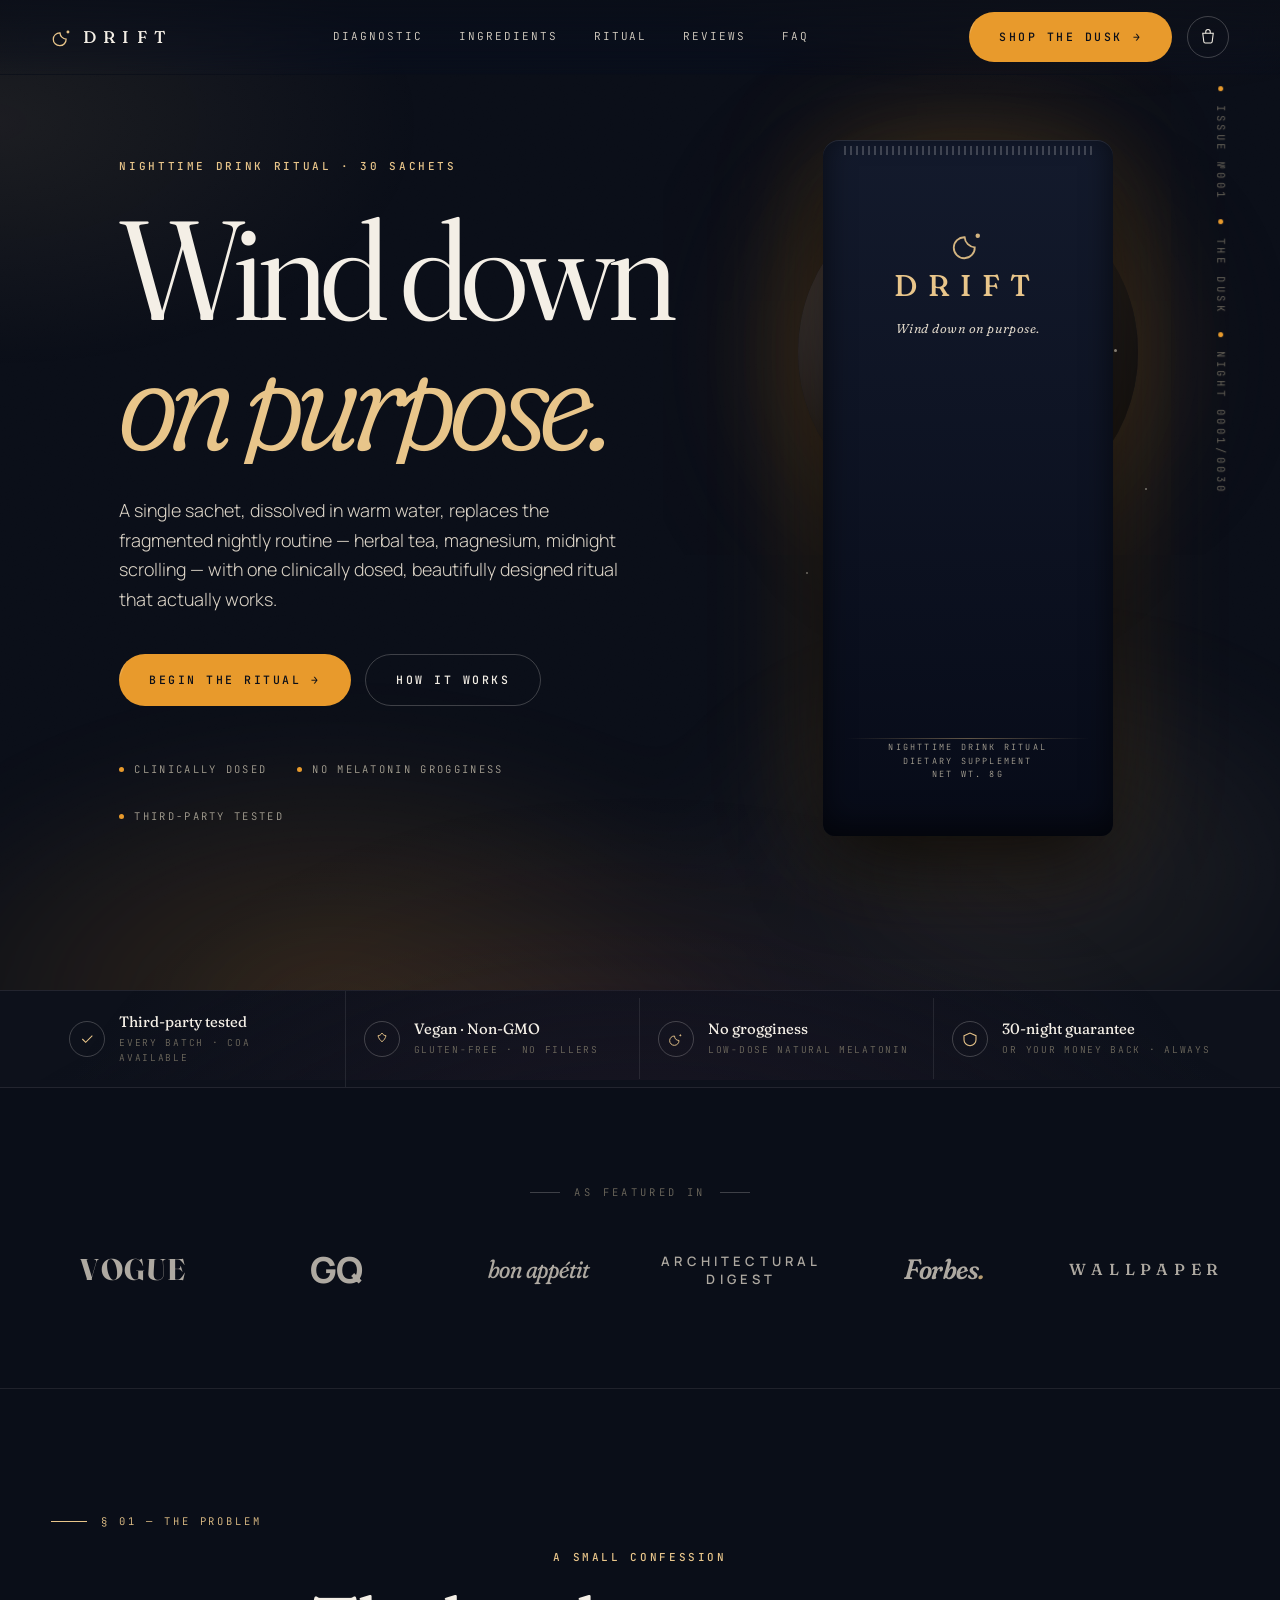
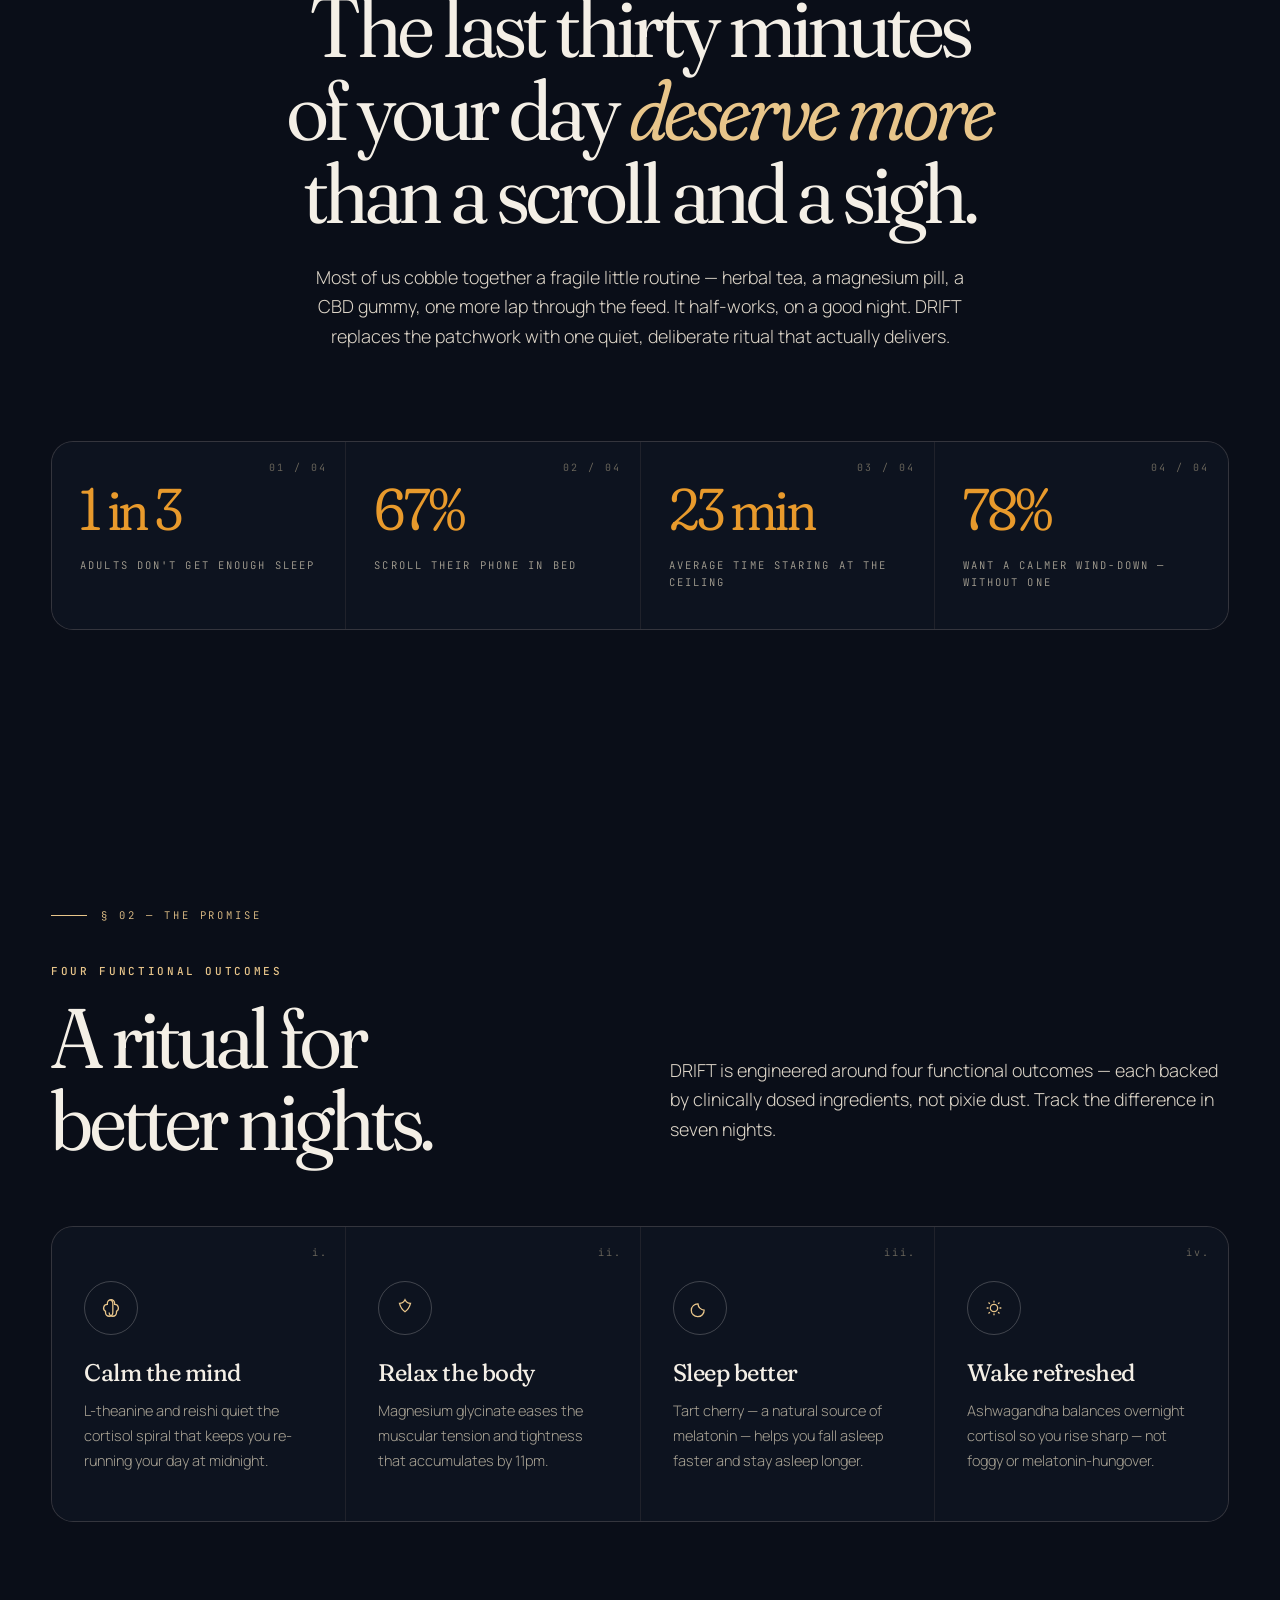
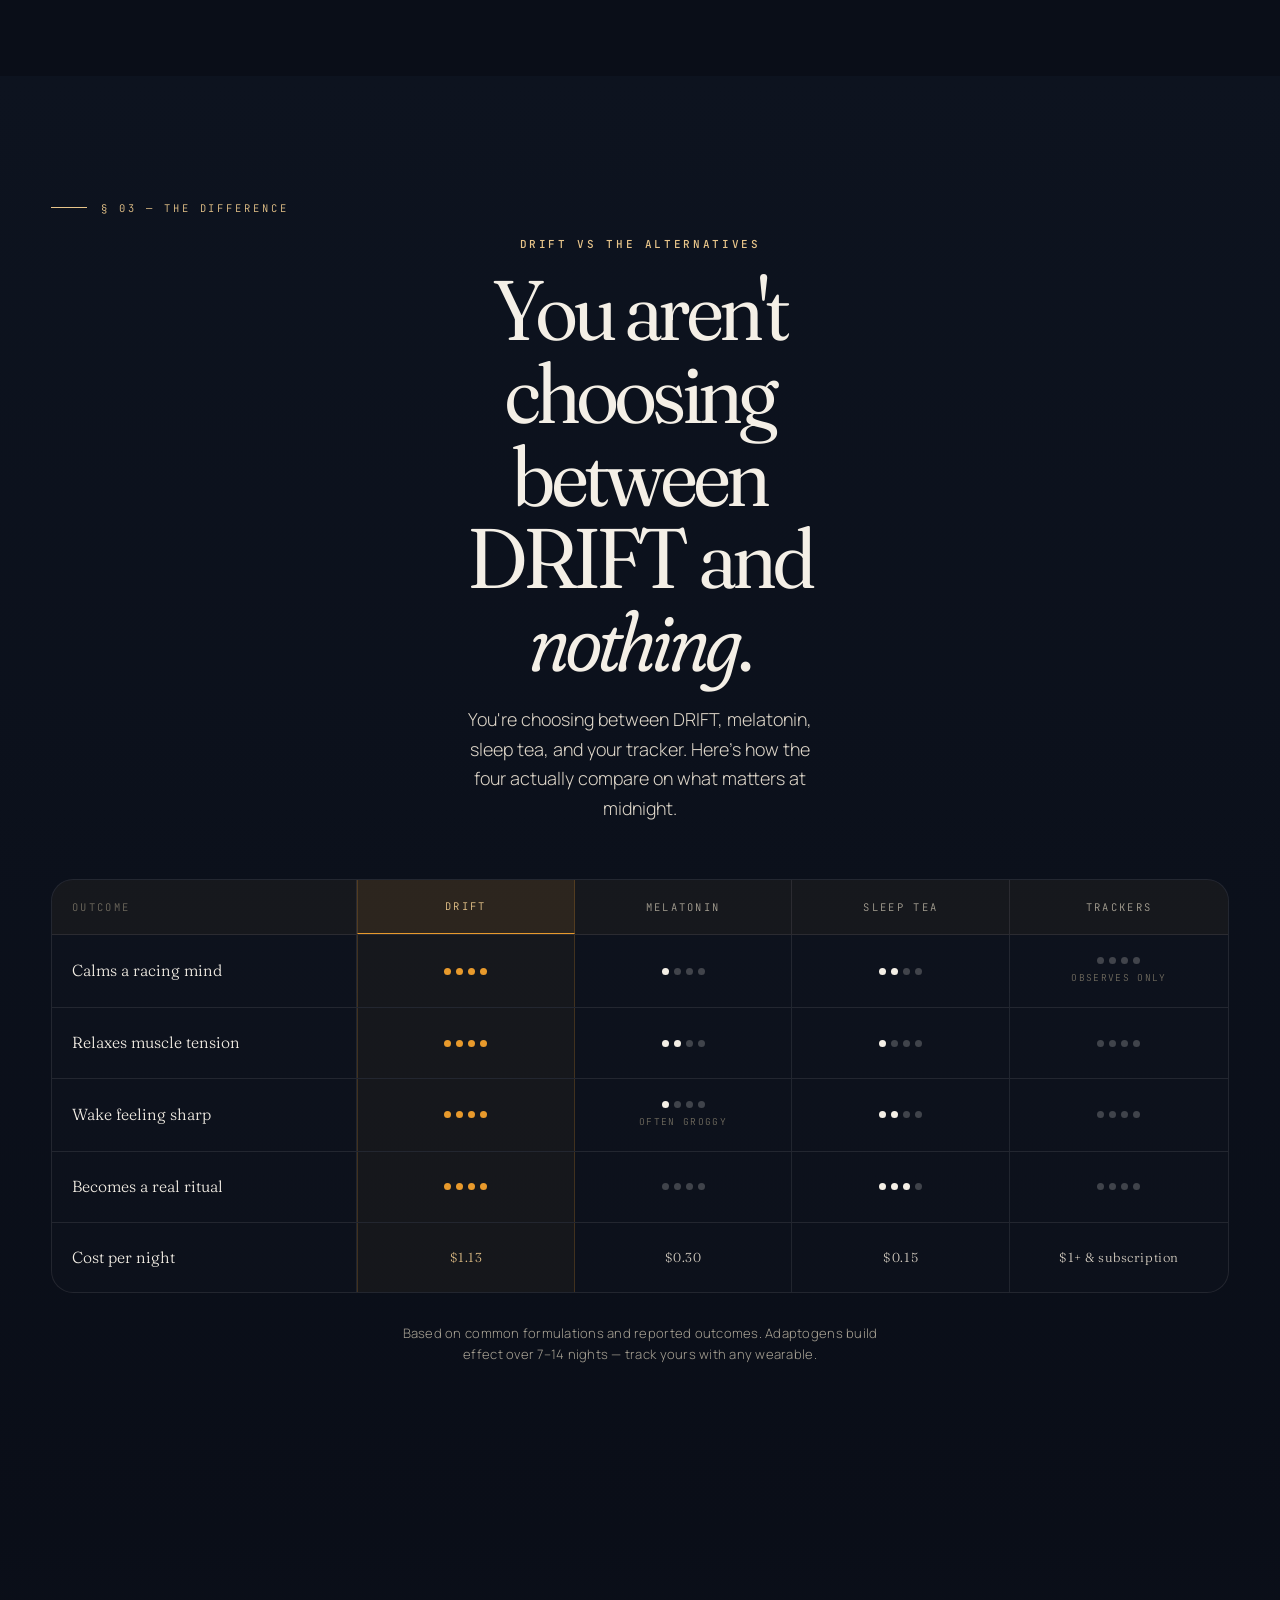
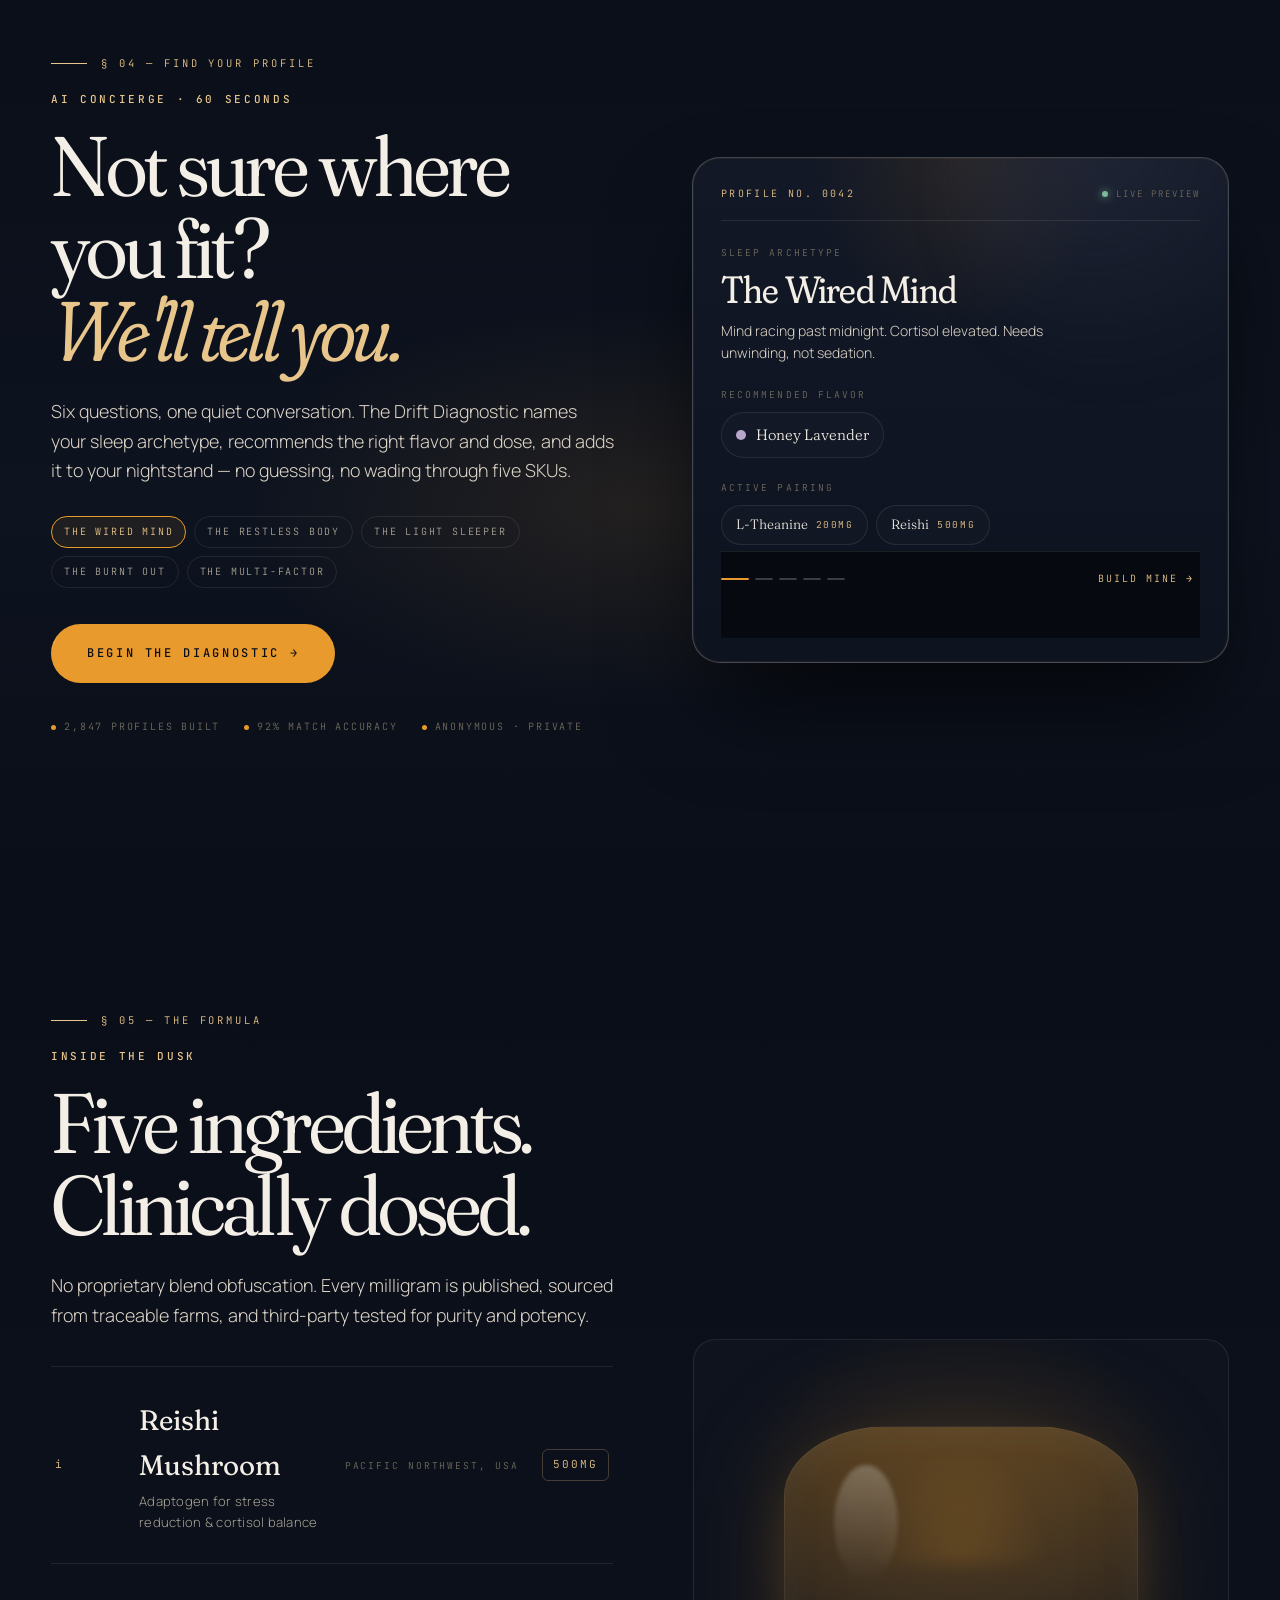
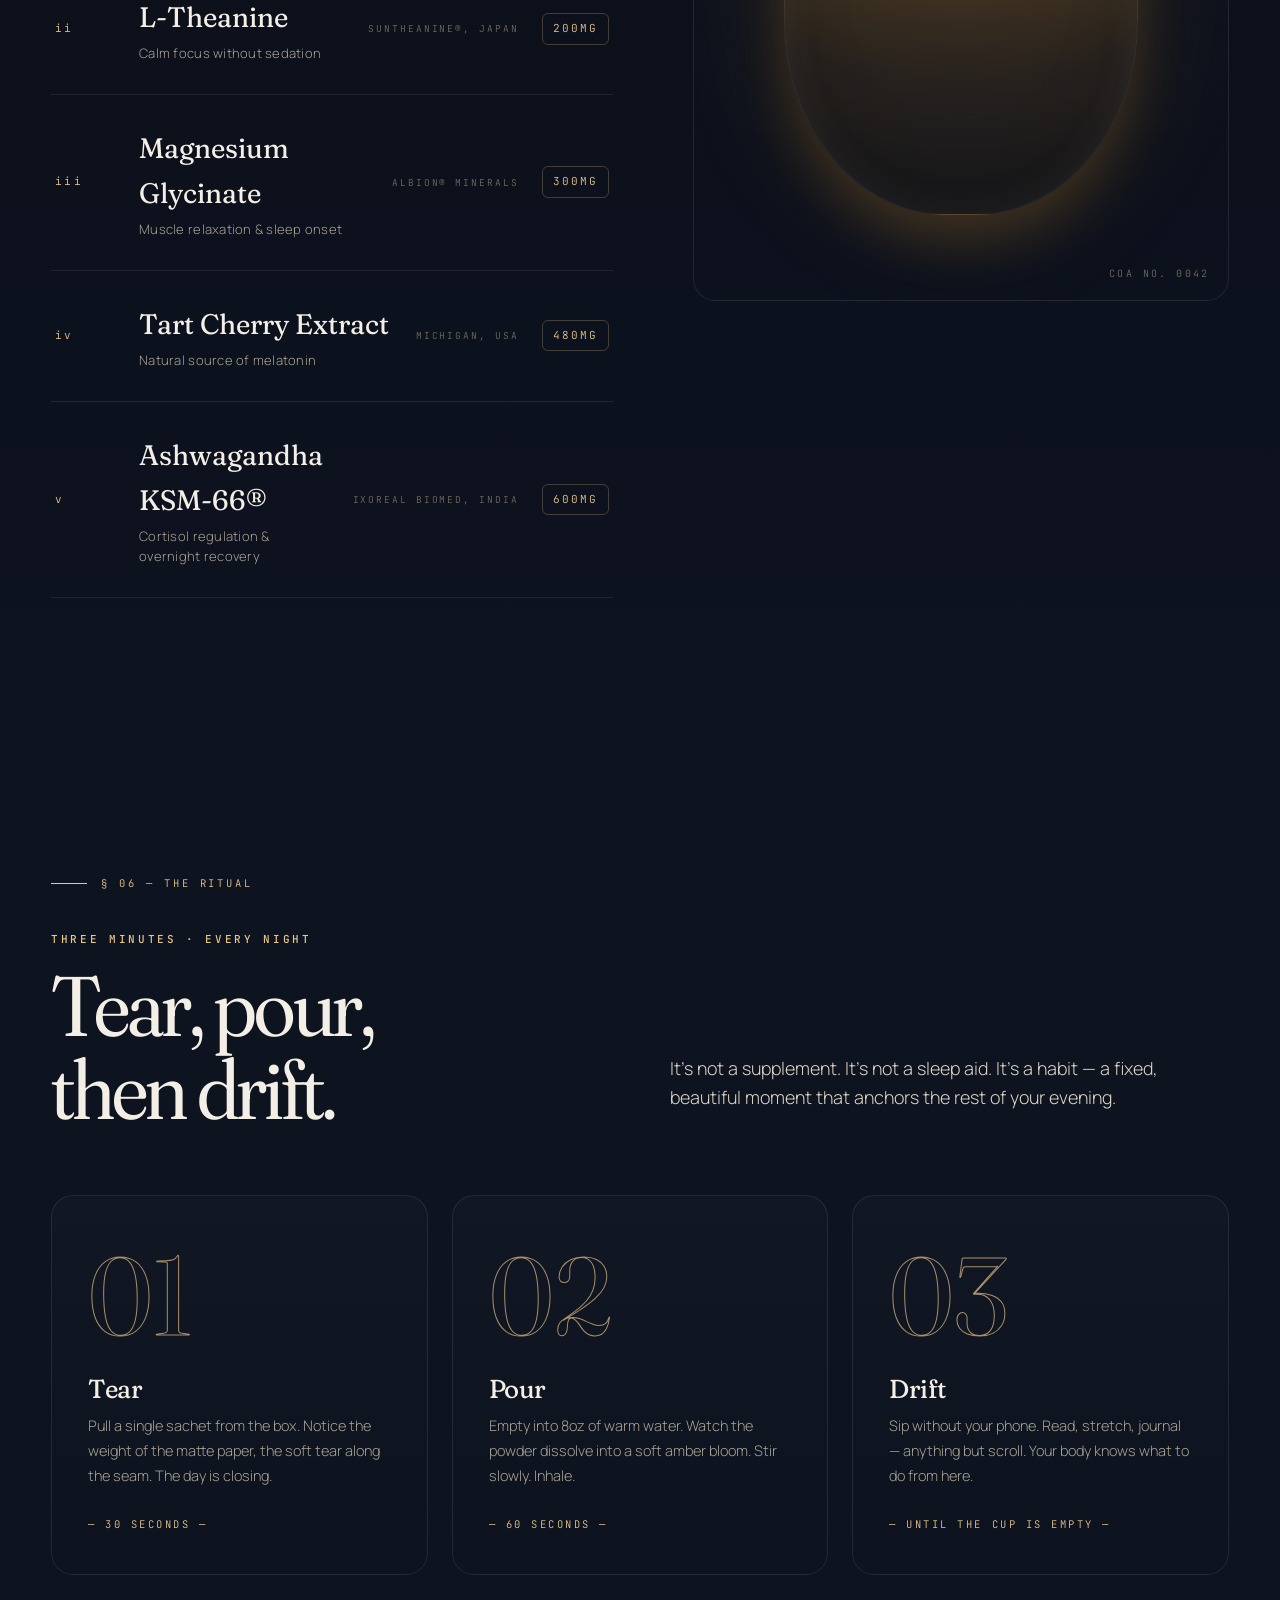
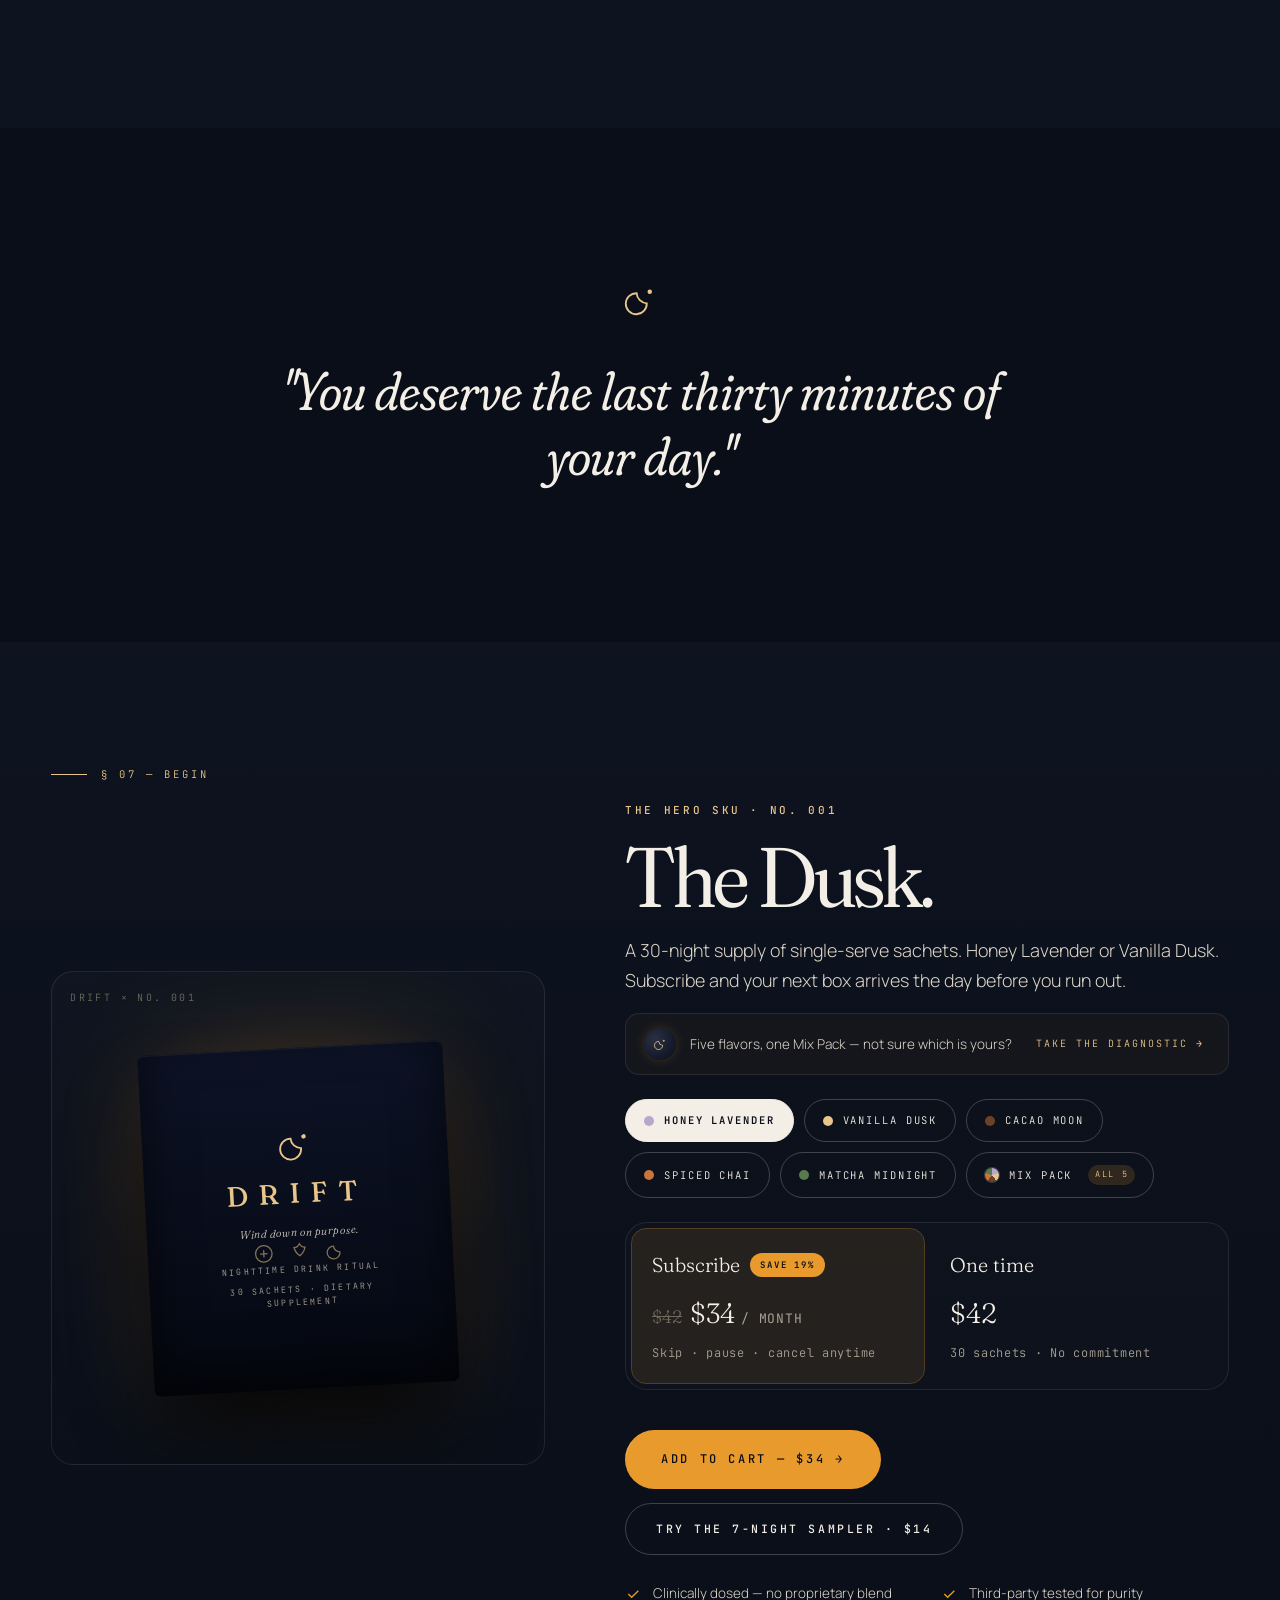
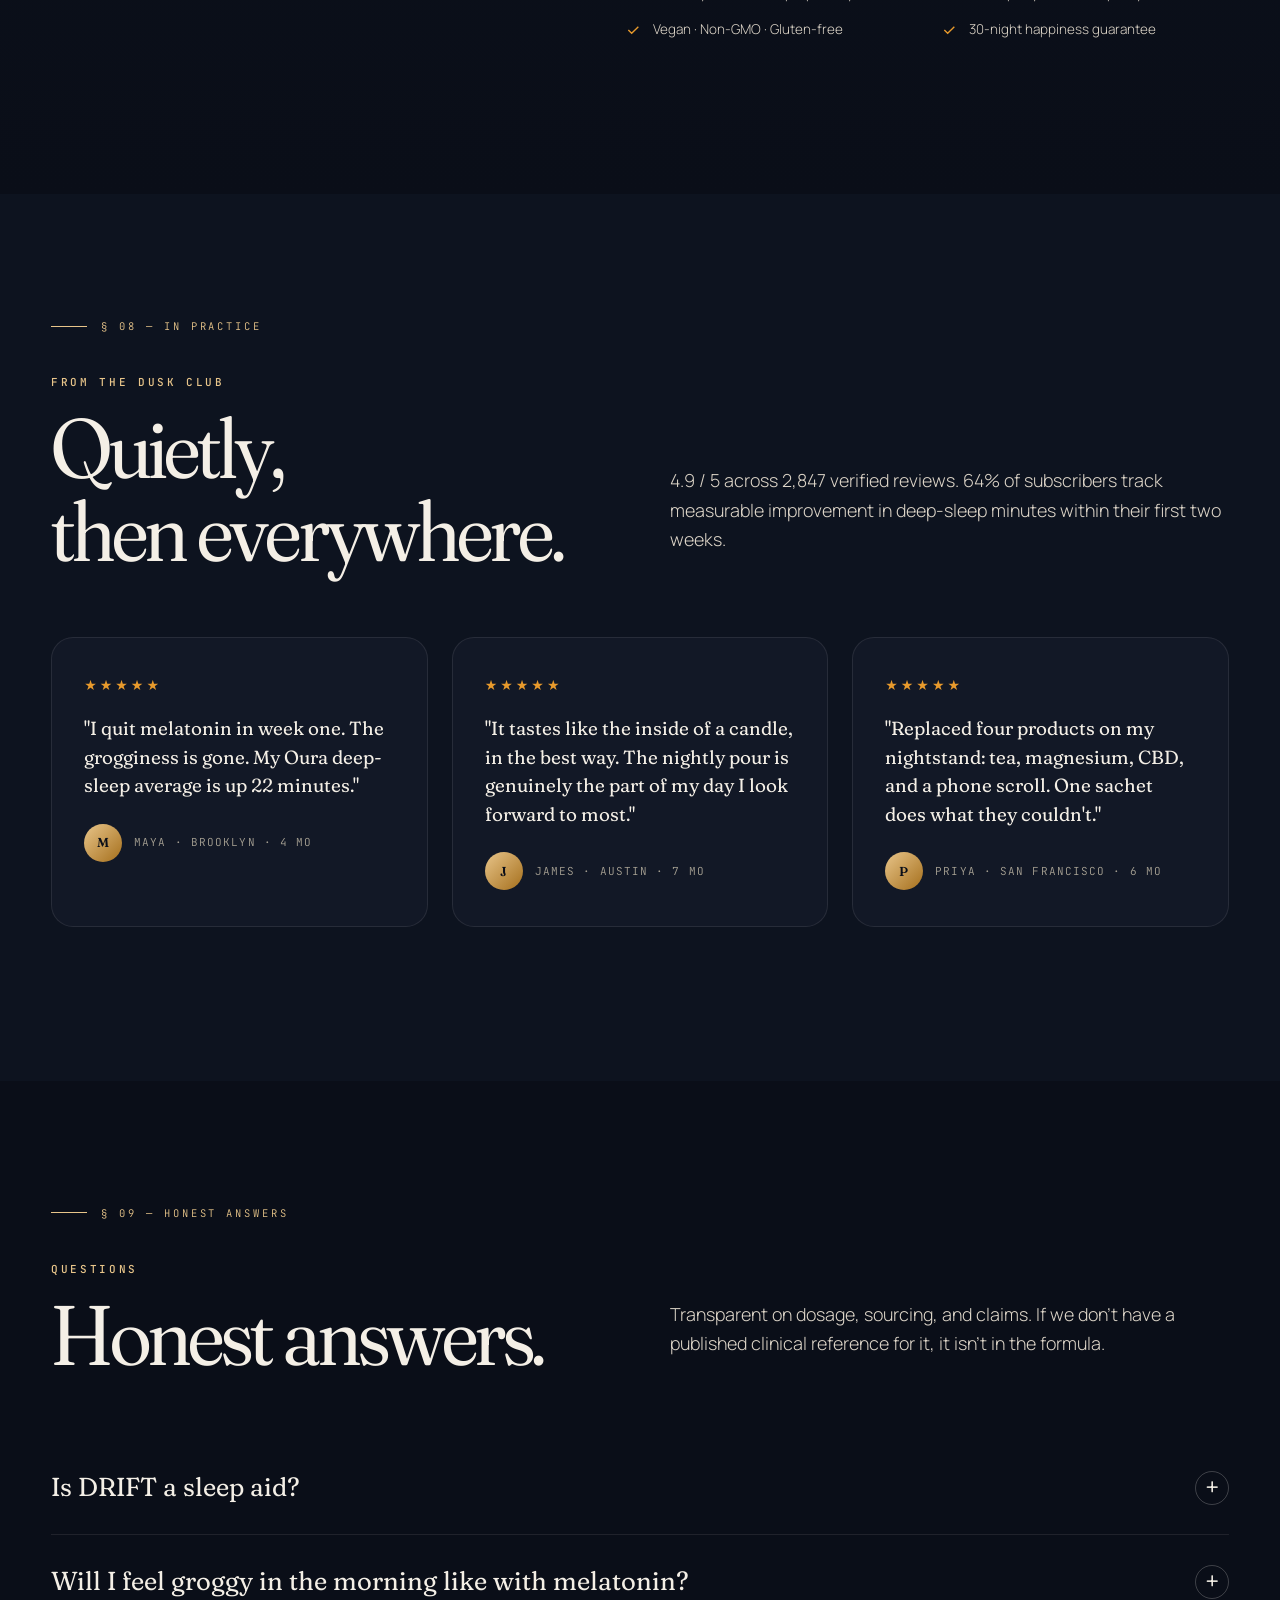
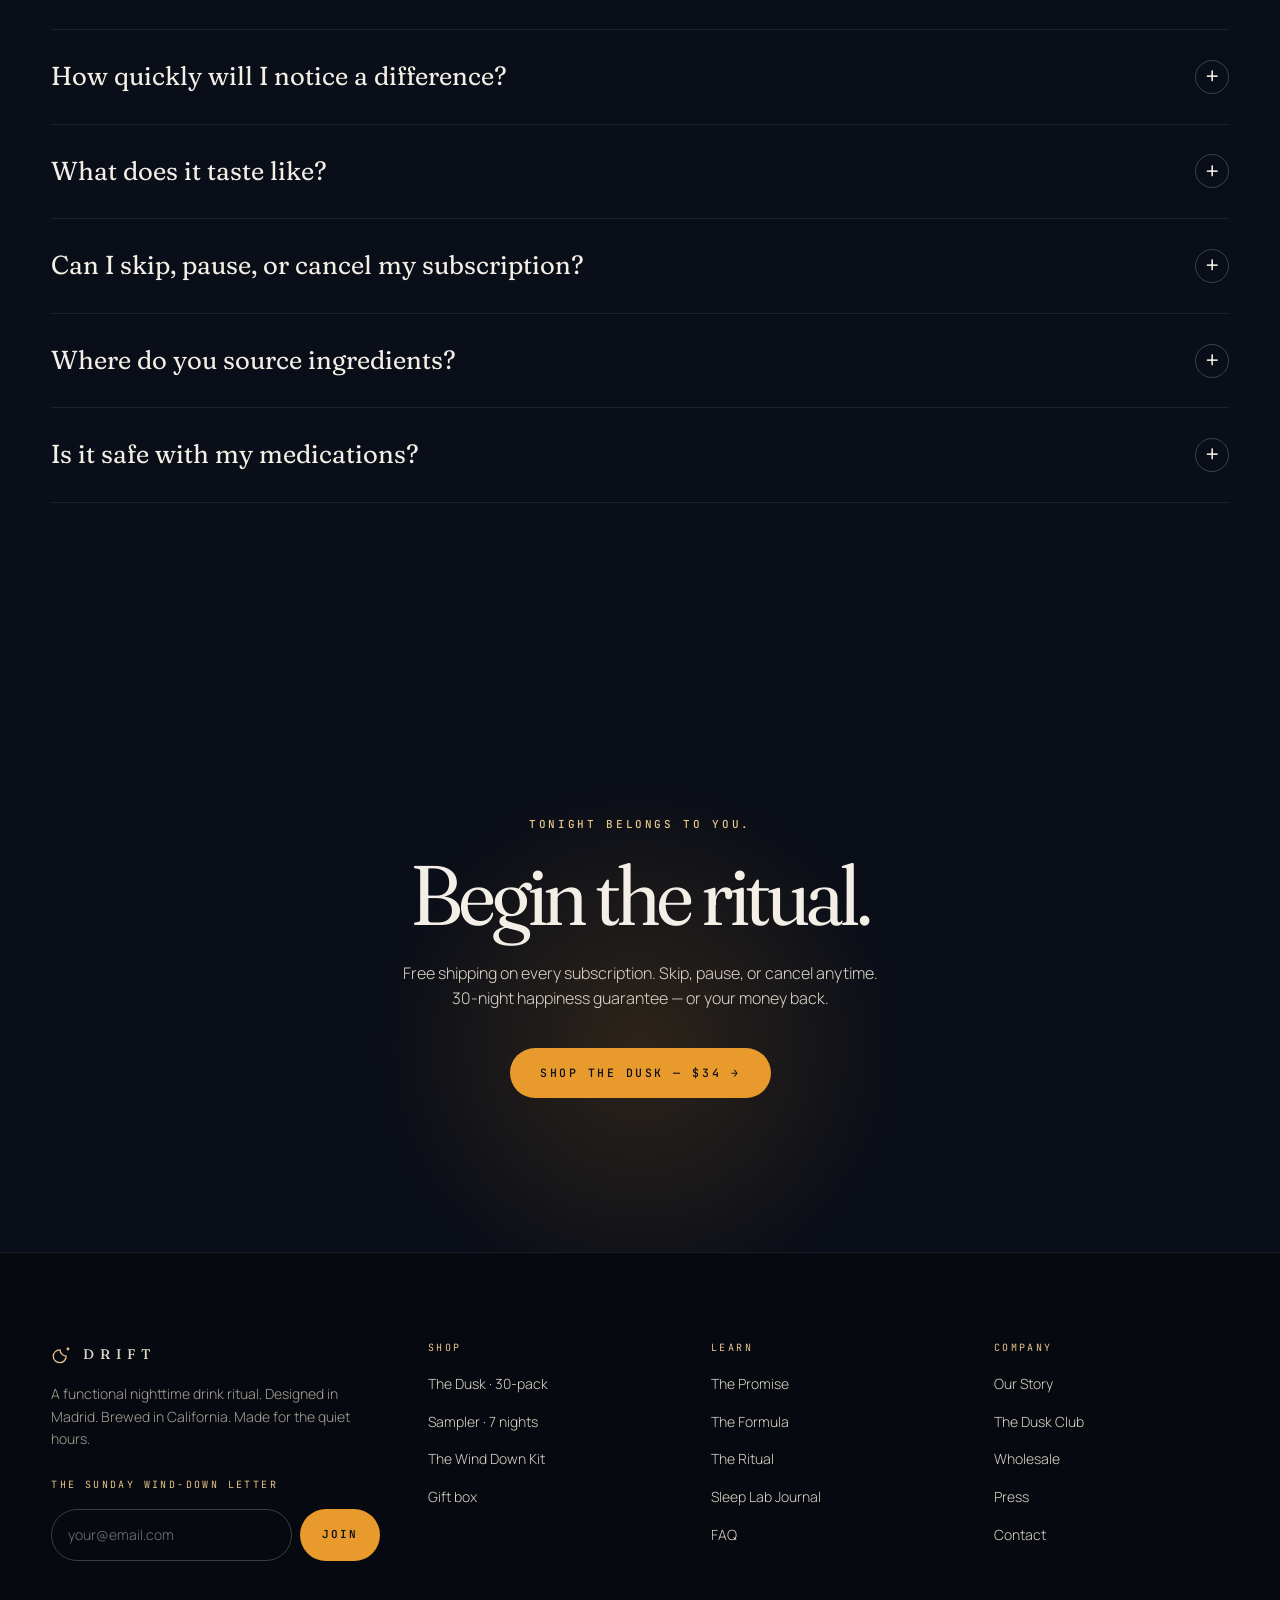
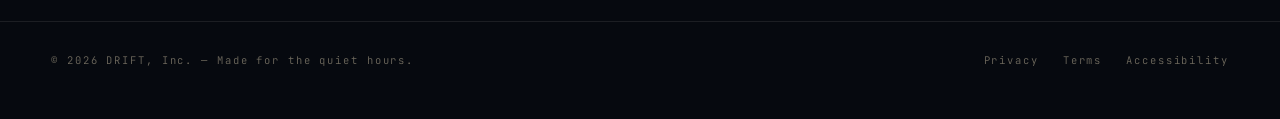
==== index.html @ e5ccd51a "GTM polish: bulletproof cursor + trust strip + press wall + comparison + sticky cart Cursor (rewrite" ====
<!doctype html>
<html lang="en">
<head>
<meta charset="utf-8" />
<meta name="viewport" content="width=device-width, initial-scale=1, viewport-fit=cover" />
<title>DRIFT — Wind down on purpose. | Functional Nighttime Drink Ritual</title>
<meta name="description" content="A clinically dosed nighttime drink ritual. Five flavors, one sachet, no melatonin grogginess. Calm the mind, relax the body, sleep better, wake refreshed." />
<meta name="theme-color" content="#0A0E18" />

<!-- Open Graph -->
<meta property="og:type" content="website" />
<meta property="og:url" content="https://drift-night-ritual.vercel.app/" />
<meta property="og:title" content="DRIFT — Wind down on purpose." />
<meta property="og:description" content="A clinically dosed nighttime drink ritual. Five flavors, one sachet, no melatonin grogginess." />
<meta property="og:site_name" content="DRIFT" />

<!-- Twitter -->
<meta name="twitter:card" content="summary_large_image" />
<meta name="twitter:title" content="DRIFT — Wind down on purpose." />
<meta name="twitter:description" content="A clinically dosed nighttime drink ritual. Five flavors, one sachet, no grogginess." />

<!-- Favicon (inline SVG — moon mark) -->
<link rel="icon" type="image/svg+xml" href="data:image/svg+xml;utf8,<svg xmlns='http://www.w3.org/2000/svg' viewBox='0 0 32 32'><rect width='32' height='32' rx='7' fill='%230A0E18'/><path d='M22 19.2A8.6 8.6 0 0 1 13.7 11a8.6 8.6 0 1 0 8.3 8.3Z' fill='none' stroke='%23E89A2C' stroke-width='1.7'/><circle cx='24.5' cy='9.5' r='1.1' fill='%23E89A2C'/></svg>" />
<link rel="apple-touch-icon" href="data:image/svg+xml;utf8,<svg xmlns='http://www.w3.org/2000/svg' viewBox='0 0 32 32'><rect width='32' height='32' rx='7' fill='%230A0E18'/><path d='M22 19.2A8.6 8.6 0 0 1 13.7 11a8.6 8.6 0 1 0 8.3 8.3Z' fill='none' stroke='%23E89A2C' stroke-width='1.7'/><circle cx='24.5' cy='9.5' r='1.1' fill='%23E89A2C'/></svg>" />

<link rel="preconnect" href="https://fonts.googleapis.com">
<link rel="preconnect" href="https://fonts.gstatic.com" crossorigin>
<link href="https://fonts.googleapis.com/css2?family=Fraunces:ital,opsz,wght,SOFT@0,9..144,300..700,0..100;1,9..144,300..700,0..100&family=Manrope:wght@200;300;400;500;600;700;800&family=JetBrains+Mono:wght@400;500;600&display=swap" rel="stylesheet">
<link rel="stylesheet" href="assets/styles.css?v=20260429b">
</head>
<body>

<a href="#main" class="skip-link">Skip to content</a>
<div class="cursor cursor-dot" id="cursor-dot" aria-hidden="true"></div>
<div class="cursor cursor-ring" id="cursor-ring" aria-hidden="true"></div>
<div class="scroll-progress" aria-hidden="true"></div>

<!-- ============== NAV ============== -->
<header class="nav" id="nav">
  <div class="wrap nav-inner">
    <a href="#" class="brand" aria-label="DRIFT — Nighttime Ritual">
      <svg class="logo" viewBox="0 0 24 24" fill="none" stroke="currentColor" stroke-width="1.4" aria-hidden="true">
        <path d="M16.5 14.2A7 7 0 0 1 9.8 7.5a7 7 0 1 0 6.7 6.7Z"/>
        <circle cx="18.5" cy="6.5" r="0.9" fill="currentColor"/>
      </svg>
      DRIFT
    </a>
    <nav class="nav-links" aria-label="Primary">
      <a href="#diagnostic">Diagnostic</a>
      <a href="#ingredients">Ingredients</a>
      <a href="#ritual">Ritual</a>
      <a href="#reviews">Reviews</a>
      <a href="#faq">FAQ</a>
    </nav>
    <div class="nav-cta">
      <a class="btn btn-primary" href="#buy">Shop The Dusk <span class="arr">→</span></a>
      <button class="icon-btn" id="cart-btn" aria-label="Open cart">
        <svg width="18" height="18" viewBox="0 0 24 24" fill="none" stroke="currentColor" stroke-width="1.4" aria-hidden="true">
          <path d="M5 7h14l-1.4 11.2a2 2 0 0 1-2 1.8H8.4a2 2 0 0 1-2-1.8L5 7Z"/>
          <path d="M9 7V5a3 3 0 0 1 6 0v2"/>
        </svg>
        <span class="cart-badge" id="cart-badge">0</span>
      </button>
      <button class="menu-btn" aria-label="Open menu" id="openMenu"><span></span></button>
    </div>
  </div>
</header>

<div class="drawer" id="drawer" aria-hidden="true">
  <div class="drawer-top">
    <a href="#" class="brand">
      <svg class="logo" viewBox="0 0 24 24" fill="none" stroke="currentColor" stroke-width="1.4"><path d="M16.5 14.2A7 7 0 0 1 9.8 7.5a7 7 0 1 0 6.7 6.7Z"/><circle cx="18.5" cy="6.5" r="0.9" fill="currentColor"/></svg>
      DRIFT
    </a>
    <button class="close-btn" id="closeMenu" aria-label="Close menu">✕</button>
  </div>
  <nav class="drawer-links">
    <a href="#diagnostic">Diagnostic</a>
    <a href="#ingredients">Ingredients</a>
    <a href="#ritual">Ritual</a>
    <a href="#reviews">Reviews</a>
    <a href="#faq">FAQ</a>
    <a href="#buy" style="color:var(--amber-soft)">Shop The Dusk →</a>
  </nav>
</div>

<!-- ============== HERO ============== -->
<section class="hero" id="hero">
  <div class="aurora" aria-hidden="true"></div>
  <div class="hero-caption" aria-hidden="true">
    <span><i class="pip"></i>ISSUE №001</span>
    <span><i class="pip"></i>THE DUSK</span>
    <span><i class="pip"></i>NIGHT 0001/0030</span>
  </div>

  <div class="wrap hero-grid">
    <div class="reveal-stagger">
      <span class="eyebrow">Nighttime Drink Ritual · 30 Sachets</span>
      <h1 style="margin-top:28px">
        <span class="split-line"><span class="word em">Wind</span> <span class="word em">down</span></span>
        <span class="split-line"><span class="word it">on</span> <span class="word it">purpose.</span></span>
      </h1>
      <p class="lede hero-subline">
        A single sachet, dissolved in warm water, replaces the fragmented
        nightly routine — herbal tea, magnesium, midnight scrolling — with one
        clinically dosed, beautifully designed ritual that actually works.
      </p>
      <div class="hero-actions">
        <button class="btn btn-primary magnetic" data-add="dusk-sub">Begin the ritual <span class="arr">→</span></button>
        <a href="#ingredients" class="btn btn-ghost">How it works</a>
      </div>
      <div class="hero-meta">
        <span><i class="dot"></i>Clinically dosed</span>
        <span><i class="dot"></i>No melatonin grogginess</span>
        <span><i class="dot"></i>Third-party tested</span>
      </div>
    </div>

    <div class="hero-art" aria-hidden="true" data-parallax="0.3">
      <div class="moon" data-parallax="0.2"></div>
      <div class="stars">
        <span class="star" style="top:10%; left:18%"></span>
        <span class="star s2" style="top:30%; left:88%"></span>
        <span class="star" style="top:62%; left:8%"></span>
        <span class="star" style="top:80%; left:74%; animation-delay:1s"></span>
        <span class="star s2" style="top:18%; left:62%; animation-delay:1.5s"></span>
        <span class="star" style="top:50%; left:96%; animation-delay:.5s"></span>
      </div>
      <div class="sachet" data-parallax="0.15">
        <div style="display:flex; flex-direction:column; align-items:center; margin-top:8%">
          <svg class="sachet-moon" viewBox="0 0 24 24" fill="none" stroke="#E8C58A" stroke-width="1.2" aria-hidden="true">
            <path d="M16.5 14.2A7 7 0 0 1 9.8 7.5a7 7 0 1 0 6.7 6.7Z"/>
            <circle cx="18.5" cy="6.5" r="0.9" fill="#E8C58A"/>
          </svg>
          <div class="sachet-logo">DRIFT</div>
          <div class="sachet-tag">Wind down on purpose.</div>
        </div>
        <div class="sachet-meta">
          Nighttime Drink Ritual<br/>
          Dietary Supplement<br/>
          Net Wt. 8g
        </div>
      </div>
    </div>
  </div>
</section>

<main id="main">

<!-- ============== TRUST STRIP ============== -->
<div class="trust-strip" aria-label="Product credentials">
  <div class="wrap trust-strip-inner">
    <div class="trust-cell">
      <span class="ico" aria-hidden="true">
        <svg width="16" height="16" viewBox="0 0 24 24" fill="none" stroke="currentColor" stroke-width="1.6"><path d="M5 12l5 5L20 7"/></svg>
      </span>
      <div class="copy"><div class="t">Third-party tested</div><div class="s">Every batch · COA available</div></div>
    </div>
    <div class="trust-cell">
      <span class="ico" aria-hidden="true">
        <svg width="16" height="16" viewBox="0 0 24 24" fill="none" stroke="currentColor" stroke-width="1.4"><path d="M12 3c1.5 3 4 4 6 4-1 4-3 7-6 9-3-2-5-5-6-9 2 0 4.5-1 6-4Z"/></svg>
      </span>
      <div class="copy"><div class="t">Vegan · Non-GMO</div><div class="s">Gluten-free · No fillers</div></div>
    </div>
    <div class="trust-cell">
      <span class="ico" aria-hidden="true">
        <svg width="16" height="16" viewBox="0 0 24 24" fill="none" stroke="currentColor" stroke-width="1.4"><path d="M16.5 14.2A7 7 0 0 1 9.8 7.5a7 7 0 1 0 6.7 6.7Z"/><circle cx="18.5" cy="6.5" r="0.8" fill="currentColor"/></svg>
      </span>
      <div class="copy"><div class="t">No grogginess</div><div class="s">Low-dose natural melatonin</div></div>
    </div>
    <div class="trust-cell">
      <span class="ico" aria-hidden="true">
        <svg width="16" height="16" viewBox="0 0 24 24" fill="none" stroke="currentColor" stroke-width="1.6"><path d="M3 7l9-4 9 4v6c0 5-4 8-9 9-5-1-9-4-9-9V7Z"/></svg>
      </span>
      <div class="copy"><div class="t">30-night guarantee</div><div class="s">Or your money back · Always</div></div>
    </div>
  </div>
</div>

<!-- ============== PRESS WALL ============== -->
<section class="press-wall" aria-label="As featured in">
  <div class="wrap">
    <span class="lbl">As featured in</span>
    <div class="press-grid">
      <span class="press-mark pm-vogue">Vogue</span>
      <span class="press-mark pm-gq">GQ</span>
      <span class="press-mark pm-ba">bon appétit</span>
      <span class="press-mark pm-ad"><span>Architectural</span><span>Digest</span></span>
      <span class="press-mark pm-forbes">Forbes</span>
      <span class="press-mark pm-wall">Wallpaper</span>
    </div>
  </div>
</section>

<!-- ============== PROMISE ============== -->
<section class="promise" id="problem">
  <div class="section-num">§ 01 — The Problem</div>
  <div class="wrap reveal">
    <span class="eyebrow">A small confession</span>
    <h2 style="margin-top:18px">
      The last thirty minutes of your day <em>deserve more</em> than a scroll and a sigh.
    </h2>
    <p class="lede">
      Most of us cobble together a fragile little routine — herbal tea, a magnesium pill,
      a CBD gummy, one more lap through the feed. It half-works, on a good night.
      DRIFT replaces the patchwork with one quiet, deliberate ritual that actually delivers.
    </p>

    <div class="stat-row reveal-stagger">
      <div class="stat" data-num="01 / 04">
        <div class="num"><em>1 in 3</em></div>
        <div class="lbl">Adults don't get enough sleep</div>
      </div>
      <div class="stat" data-num="02 / 04">
        <div class="num"><em>67%</em></div>
        <div class="lbl">Scroll their phone in bed</div>
      </div>
      <div class="stat" data-num="03 / 04">
        <div class="num"><em>23 min</em></div>
        <div class="lbl">Average time staring at the ceiling</div>
      </div>
      <div class="stat" data-num="04 / 04">
        <div class="num"><em>78%</em></div>
        <div class="lbl">Want a calmer wind-down — without one</div>
      </div>
    </div>
  </div>
</section>

<!-- ============== PILLARS ============== -->
<section id="science">
  <div class="section-num">§ 02 — The Promise</div>
  <div class="wrap">
    <div class="section-head reveal">
      <div>
        <span class="eyebrow">Four functional outcomes</span>
        <h2 style="margin-top:14px">A ritual for<br/>better nights.</h2>
      </div>
      <p class="lede">
        DRIFT is engineered around four functional outcomes — each backed by clinically
        dosed ingredients, not pixie dust. Track the difference in seven nights.
      </p>
    </div>

    <div class="pillars reveal-stagger">
      <div class="pillar">
        <div class="pillar-num">i.</div>
        <div class="pillar-icon">
          <svg width="22" height="22" viewBox="0 0 24 24" fill="none" stroke="currentColor" stroke-width="1.4">
            <path d="M12 3a4 4 0 0 0-4 4v1a4 4 0 0 0-2 7.5V17a4 4 0 0 0 8 0V7a4 4 0 0 0-2-3.5Z"/>
            <path d="M12 3a4 4 0 0 1 4 4v1a4 4 0 0 1 2 7.5V17a4 4 0 0 1-8 0"/>
          </svg>
        </div>
        <h3>Calm the mind</h3>
        <p>L-theanine and reishi quiet the cortisol spiral that keeps you re-running your day at midnight.</p>
      </div>
      <div class="pillar">
        <div class="pillar-num">ii.</div>
        <div class="pillar-icon">
          <svg width="22" height="22" viewBox="0 0 24 24" fill="none" stroke="currentColor" stroke-width="1.4">
            <path d="M12 3c1.5 3 4 4 6 4-1 4-3 7-6 9-3-2-5-5-6-9 2 0 4.5-1 6-4Z"/>
          </svg>
        </div>
        <h3>Relax the body</h3>
        <p>Magnesium glycinate eases the muscular tension and tightness that accumulates by 11pm.</p>
      </div>
      <div class="pillar">
        <div class="pillar-num">iii.</div>
        <div class="pillar-icon">
          <svg width="22" height="22" viewBox="0 0 24 24" fill="none" stroke="currentColor" stroke-width="1.4">
            <path d="M16.5 14.2A7 7 0 0 1 9.8 7.5a7 7 0 1 0 6.7 6.7Z"/>
          </svg>
        </div>
        <h3>Sleep better</h3>
        <p>Tart cherry — a natural source of melatonin — helps you fall asleep faster and stay asleep longer.</p>
      </div>
      <div class="pillar">
        <div class="pillar-num">iv.</div>
        <div class="pillar-icon">
          <svg width="22" height="22" viewBox="0 0 24 24" fill="none" stroke="currentColor" stroke-width="1.4">
            <circle cx="12" cy="12" r="4"/><path d="M12 4v2M12 18v2M4 12h2M18 12h2M6 6l1.5 1.5M16.5 16.5L18 18M6 18l1.5-1.5M16.5 7.5L18 6"/>
          </svg>
        </div>
        <h3>Wake refreshed</h3>
        <p>Ashwagandha balances overnight cortisol so you rise sharp — not foggy or melatonin-hungover.</p>
      </div>
    </div>
  </div>
</section>

<!-- ============== §03 COMPARISON ============== -->
<section class="compare" id="compare">
  <div class="section-num">§ 03 — The Difference</div>
  <div class="wrap">
    <div class="compare-head reveal">
      <span class="eyebrow">DRIFT vs the alternatives</span>
      <h2>You aren't choosing between<br/>DRIFT and <em>nothing</em>.</h2>
      <p class="lede">You're choosing between DRIFT, melatonin, sleep tea, and your tracker. Here's how the four actually compare on what matters at midnight.</p>
    </div>

    <div class="compare-table reveal">
      <div class="compare-row head">
        <div class="compare-cell">Outcome</div>
        <div class="compare-cell is-drift">DRIFT</div>
        <div class="compare-cell">Melatonin</div>
        <div class="compare-cell">Sleep tea</div>
        <div class="compare-cell">Trackers</div>
      </div>

      <div class="compare-row">
        <div class="compare-cell label">Calms a racing mind</div>
        <div class="compare-cell score is-drift" data-col="DRIFT">
          <div class="dots"><span class="on"></span><span class="on"></span><span class="on"></span><span class="on"></span></div>
        </div>
        <div class="compare-cell score" data-col="Melatonin">
          <div class="dots"><span class="on"></span><span></span><span></span><span></span></div>
        </div>
        <div class="compare-cell score" data-col="Sleep tea">
          <div class="dots"><span class="on"></span><span class="on"></span><span></span><span></span></div>
        </div>
        <div class="compare-cell score" data-col="Trackers">
          <div class="dots"><span></span><span></span><span></span><span></span></div>
          <span class="note">Observes only</span>
        </div>
      </div>

      <div class="compare-row">
        <div class="compare-cell label">Relaxes muscle tension</div>
        <div class="compare-cell score is-drift" data-col="DRIFT">
          <div class="dots"><span class="on"></span><span class="on"></span><span class="on"></span><span class="on"></span></div>
        </div>
        <div class="compare-cell score" data-col="Melatonin">
          <div class="dots"><span class="on"></span><span class="on"></span><span></span><span></span></div>
        </div>
        <div class="compare-cell score" data-col="Sleep tea">
          <div class="dots"><span class="on"></span><span></span><span></span><span></span></div>
        </div>
        <div class="compare-cell score" data-col="Trackers">
          <div class="dots"><span></span><span></span><span></span><span></span></div>
        </div>
      </div>

      <div class="compare-row">
        <div class="compare-cell label">Wake feeling sharp</div>
        <div class="compare-cell score is-drift" data-col="DRIFT">
          <div class="dots"><span class="on"></span><span class="on"></span><span class="on"></span><span class="on"></span></div>
        </div>
        <div class="compare-cell score" data-col="Melatonin">
          <div class="dots"><span class="on"></span><span></span><span></span><span></span></div>
          <span class="note">Often groggy</span>
        </div>
        <div class="compare-cell score" data-col="Sleep tea">
          <div class="dots"><span class="on"></span><span class="on"></span><span></span><span></span></div>
        </div>
        <div class="compare-cell score" data-col="Trackers">
          <div class="dots"><span></span><span></span><span></span><span></span></div>
        </div>
      </div>

      <div class="compare-row">
        <div class="compare-cell label">Becomes a real ritual</div>
        <div class="compare-cell score is-drift" data-col="DRIFT">
          <div class="dots"><span class="on"></span><span class="on"></span><span class="on"></span><span class="on"></span></div>
        </div>
        <div class="compare-cell score" data-col="Melatonin">
          <div class="dots"><span></span><span></span><span></span><span></span></div>
        </div>
        <div class="compare-cell score" data-col="Sleep tea">
          <div class="dots"><span class="on"></span><span class="on"></span><span class="on"></span><span></span></div>
        </div>
        <div class="compare-cell score" data-col="Trackers">
          <div class="dots"><span></span><span></span><span></span><span></span></div>
        </div>
      </div>

      <div class="compare-row">
        <div class="compare-cell label">Cost per night</div>
        <div class="compare-cell score is-drift" data-col="DRIFT">
          <span class="note" style="font-size:13px; color:var(--amber-soft); letter-spacing:.04em; text-transform:none; font-family:var(--serif)">$1.13</span>
        </div>
        <div class="compare-cell score" data-col="Melatonin">
          <span class="note" style="font-size:13px; color:var(--bone-dim); letter-spacing:.04em; text-transform:none; font-family:var(--serif)">$0.30</span>
        </div>
        <div class="compare-cell score" data-col="Sleep tea">
          <span class="note" style="font-size:13px; color:var(--bone-dim); letter-spacing:.04em; text-transform:none; font-family:var(--serif)">$0.15</span>
        </div>
        <div class="compare-cell score" data-col="Trackers">
          <span class="note" style="font-size:13px; color:var(--bone-dim); letter-spacing:.04em; text-transform:none; font-family:var(--serif)">$1+ &amp; subscription</span>
        </div>
      </div>
    </div>

    <p class="small" style="text-align:center; margin-top:30px; max-width:60ch; margin-left:auto; margin-right:auto">
      Based on common formulations and reported outcomes. Adaptogens build effect over 7–14 nights — track yours with any wearable.
    </p>
  </div>
</section>

<!-- ============== §04 FIND YOUR PROFILE ============== -->
<section class="profile-finder" id="diagnostic">
  <div class="section-num">§ 04 — Find Your Profile</div>
  <div class="wrap profile-grid">
    <div class="profile-copy reveal">
      <span class="eyebrow">AI Concierge · 60 Seconds</span>
      <h2 style="margin-top:14px">
        Not sure where<br/>you fit?<br/>
        <em>We'll tell you.</em>
      </h2>
      <p class="lede">
        Six questions, one quiet conversation. The Drift Diagnostic names your sleep
        archetype, recommends the right flavor and dose, and adds it to your nightstand
        — no guessing, no wading through five SKUs.
      </p>

      <div class="archetype-tags" id="archetype-tags">
        <span data-arch="wired" class="is-active">The Wired Mind</span>
        <span data-arch="restless">The Restless Body</span>
        <span data-arch="light">The Light Sleeper</span>
        <span data-arch="fatigue">The Burnt Out</span>
        <span data-arch="holistic">The Multi-Factor</span>
      </div>

      <button class="btn btn-primary btn-lg magnetic" data-dx-open>
        Begin the diagnostic <span class="arr">→</span>
      </button>

      <div class="profile-trust">
        <span><i class="dot"></i>2,847 profiles built</span>
        <span><i class="dot"></i>92% match accuracy</span>
        <span><i class="dot"></i>Anonymous · Private</span>
      </div>
    </div>

    <div class="profile-card reveal" id="profile-card" aria-hidden="true">
      <header>
        <span class="profile-num" id="pcard-num">PROFILE NO. 0042</span>
        <span class="profile-status">Live preview</span>
      </header>
      <div class="pcard-body">
        <div class="pcard-row pcard-fade" id="pcard-arch-block">
          <span class="lbl">Sleep Archetype</span>
          <div class="pcard-archetype-name" id="pcard-title">The Wired Mind</div>
          <p class="pcard-archetype-desc" id="pcard-desc">Mind racing past midnight. Cortisol elevated. Needs unwinding, not sedation.</p>
        </div>
        <div class="pcard-row pcard-fade" id="pcard-flavor-block">
          <span class="lbl">Recommended Flavor</span>
          <div class="pcard-flavor-line">
            <span class="sw" id="pcard-sw" style="background:#B7A7CB"></span>
            <span class="nm" id="pcard-flavor">Honey Lavender</span>
          </div>
        </div>
        <div class="pcard-row pcard-fade" id="pcard-ingreds-block">
          <span class="lbl">Active Pairing</span>
          <div class="pcard-ingreds" id="pcard-ingreds">
            <div class="ig-pill"><span class="ig-name">L-Theanine</span><span class="ig-dose">200mg</span></div>
            <div class="ig-pill"><span class="ig-name">Reishi</span><span class="ig-dose">500mg</span></div>
          </div>
        </div>
      </div>
      <footer>
        <span class="pcard-dots" id="pcard-dots">
          <span class="d active"></span><span class="d"></span><span class="d"></span><span class="d"></span><span class="d"></span>
        </span>
        <button class="footer-cta" data-dx-open>Build mine →</button>
      </footer>
    </div>
  </div>
</section>

<!-- ============== §05 INGREDIENTS ============== -->
<section class="ingredients" id="ingredients">
  <div class="section-num">§ 05 — The Formula</div>
  <div class="wrap ing-grid">
    <div class="reveal">
      <span class="eyebrow">Inside The Dusk</span>
      <h2 style="margin-top:14px">Five ingredients.<br/>Clinically dosed.</h2>
      <p class="lede" style="margin-top:24px">
        No proprietary blend obfuscation. Every milligram is published, sourced from
        traceable farms, and third-party tested for purity and potency.
      </p>

      <div class="ing-list" style="margin-top:36px">
        <div class="ing-item">
          <div class="ing-num">i</div>
          <div>
            <div class="ing-name">Reishi Mushroom</div>
            <span class="ing-desc">Adaptogen for stress reduction & cortisol balance</span>
          </div>
          <div class="ing-origin">Pacific Northwest, USA</div>
          <div class="ing-dose">500mg</div>
        </div>
        <div class="ing-item">
          <div class="ing-num">ii</div>
          <div>
            <div class="ing-name">L-Theanine</div>
            <span class="ing-desc">Calm focus without sedation</span>
          </div>
          <div class="ing-origin">Suntheanine®, Japan</div>
          <div class="ing-dose">200mg</div>
        </div>
        <div class="ing-item">
          <div class="ing-num">iii</div>
          <div>
            <div class="ing-name">Magnesium Glycinate</div>
            <span class="ing-desc">Muscle relaxation & sleep onset</span>
          </div>
          <div class="ing-origin">Albion® Minerals</div>
          <div class="ing-dose">300mg</div>
        </div>
        <div class="ing-item">
          <div class="ing-num">iv</div>
          <div>
            <div class="ing-name">Tart Cherry Extract</div>
            <span class="ing-desc">Natural source of melatonin</span>
          </div>
          <div class="ing-origin">Michigan, USA</div>
          <div class="ing-dose">480mg</div>
        </div>
        <div class="ing-item">
          <div class="ing-num">v</div>
          <div>
            <div class="ing-name">Ashwagandha KSM-66®</div>
            <span class="ing-desc">Cortisol regulation & overnight recovery</span>
          </div>
          <div class="ing-origin">Ixoreal Biomed, India</div>
          <div class="ing-dose">600mg</div>
        </div>
      </div>
    </div>

    <div class="ing-visual reveal" aria-hidden="true">
      <div class="steam"></div>
      <div class="glass"></div>
    </div>
  </div>
</section>

<!-- ============== RITUAL ============== -->
<section class="ritual" id="ritual">
  <div class="section-num">§ 06 — The Ritual</div>
  <div class="wrap">
    <div class="section-head reveal">
      <div>
        <span class="eyebrow">Three minutes · Every night</span>
        <h2 style="margin-top:14px">Tear, pour,<br/>then drift.</h2>
      </div>
      <p class="lede">
        It's not a supplement. It's not a sleep aid. It's a habit — a fixed,
        beautiful moment that anchors the rest of your evening.
      </p>
    </div>

    <div class="ritual-grid reveal-stagger">
      <div class="step">
        <div class="step-num">01</div>
        <h3>Tear</h3>
        <p>Pull a single sachet from the box. Notice the weight of the matte paper, the soft tear along the seam. The day is closing.</p>
        <span class="step-tag">— 30 seconds —</span>
      </div>
      <div class="step">
        <div class="step-num">02</div>
        <h3>Pour</h3>
        <p>Empty into 8oz of warm water. Watch the powder dissolve into a soft amber bloom. Stir slowly. Inhale.</p>
        <span class="step-tag">— 60 seconds —</span>
      </div>
      <div class="step">
        <div class="step-num">03</div>
        <h3>Drift</h3>
        <p>Sip without your phone. Read, stretch, journal — anything but scroll. Your body knows what to do from here.</p>
        <span class="step-tag">— Until the cup is empty —</span>
      </div>
    </div>
  </div>
</section>

<!-- ============== FOUNDER NOTE ============== -->
<section class="note">
  <div class="wrap reveal">
    <svg class="moon-rule" viewBox="0 0 24 24" fill="none" stroke="currentColor" stroke-width="1.2" aria-hidden="true">
      <path d="M16.5 14.2A7 7 0 0 1 9.8 7.5a7 7 0 1 0 6.7 6.7Z"/>
      <circle cx="18.5" cy="6.5" r="0.9" fill="currentColor"/>
    </svg>
    <blockquote>"You deserve the last thirty minutes of your day."</blockquote>
  </div>
</section>

<!-- ============== BUY ============== -->
<section class="buy" id="buy">
  <div class="section-num">§ 07 — Begin</div>
  <div class="wrap buy-grid">
    <div class="buy-art reveal" aria-hidden="true">
      <div class="box">
        <div class="box-top">
          <svg width="36" height="36" viewBox="0 0 24 24" fill="none" stroke="#E8C58A" stroke-width="1.2"><path d="M16.5 14.2A7 7 0 0 1 9.8 7.5a7 7 0 1 0 6.7 6.7Z"/><circle cx="18.5" cy="6.5" r="0.9" fill="#E8C58A"/></svg>
          <div class="box-name">DRIFT</div>
          <div class="box-tag">Wind down on purpose.</div>
        </div>
        <div class="box-icons">
          <svg width="22" height="22" viewBox="0 0 24 24" fill="none" stroke="currentColor" stroke-width="1.4"><circle cx="12" cy="12" r="9"/><path d="M8 12h8M12 8v8"/></svg>
          <svg width="22" height="22" viewBox="0 0 24 24" fill="none" stroke="currentColor" stroke-width="1.4"><path d="M12 3c1.5 3 4 4 6 4-1 4-3 7-6 9-3-2-5-5-6-9 2 0 4.5-1 6-4Z"/></svg>
          <svg width="22" height="22" viewBox="0 0 24 24" fill="none" stroke="currentColor" stroke-width="1.4"><path d="M16.5 14.2A7 7 0 0 1 9.8 7.5a7 7 0 1 0 6.7 6.7Z"/></svg>
        </div>
        <div class="box-bottom">
          <div>Nighttime Drink Ritual</div>
          <div>30 Sachets · Dietary Supplement</div>
        </div>
      </div>
    </div>

    <div class="reveal">
      <span class="eyebrow">The Hero SKU · No. 001</span>
      <h2 style="margin-top:14px">The Dusk.</h2>
      <p class="lede" style="margin-top:18px">
        A 30-night supply of single-serve sachets. Honey Lavender or Vanilla Dusk.
        Subscribe and your next box arrives the day before you run out.
      </p>

      <div class="buy-quiz-hint">
        <span class="icon" aria-hidden="true">
          <svg width="14" height="14" viewBox="0 0 24 24" fill="none" stroke="#E8C58A" stroke-width="1.4"><path d="M16.5 14.2A7 7 0 0 1 9.8 7.5a7 7 0 1 0 6.7 6.7Z"/><circle cx="18.5" cy="6.5" r="0.9" fill="#E8C58A"/></svg>
        </span>
        <span class="text">Five flavors, one Mix Pack — not sure which is yours?</span>
        <button class="cta" data-dx-open>Take the diagnostic →</button>
      </div>

      <div class="flavor-row" role="tablist" aria-label="Flavor" style="margin-top:24px">
        <button class="flavor" data-flavor="lavender" aria-selected="true"><span class="swatch"></span>Honey Lavender</button>
        <button class="flavor" data-flavor="vanilla" aria-selected="false"><span class="swatch"></span>Vanilla Dusk</button>
        <button class="flavor" data-flavor="cacao" aria-selected="false"><span class="swatch"></span>Cacao Moon</button>
        <button class="flavor" data-flavor="chai" aria-selected="false"><span class="swatch"></span>Spiced Chai</button>
        <button class="flavor" data-flavor="matcha" aria-selected="false"><span class="swatch"></span>Matcha Midnight</button>
        <button class="flavor" data-flavor="mix" aria-selected="false"><span class="swatch swatch-mix"></span>Mix Pack <span class="flavor-badge">All 5</span></button>
      </div>

      <div class="plan" role="tablist" aria-label="Purchase plan">
        <button class="plan-opt" role="tab" aria-selected="true" data-plan="sub">
          <div class="name">Subscribe <span class="badge">Save 19%</span></div>
          <div class="price"><s id="planCompare">$42</s><span id="planSubPrice">$34</span><span style="font-size:13px;color:var(--muted);font-family:var(--mono);font-weight:400;letter-spacing:.06em;margin-left:6px;text-transform:uppercase">/ month</span></div>
          <div class="desc">Skip · pause · cancel anytime</div>
        </button>
        <button class="plan-opt" role="tab" aria-selected="false" data-plan="one">
          <div class="name">One time</div>
          <div class="price" id="planOnePrice">$42</div>
          <div class="desc">30 sachets · No commitment</div>
        </button>
      </div>

      <div class="hero-actions">
        <button class="btn btn-primary btn-lg magnetic" id="buy-add">Add to cart — <span id="planPrice">$34</span> <span class="arr">→</span></button>
        <button class="btn btn-ghost" data-add="sampler">Try the 7-night sampler · $14</button>
      </div>

      <div class="perks">
        <div class="perk"><svg width="16" height="16" viewBox="0 0 24 24" fill="none" stroke="#E89A2C" stroke-width="2"><path d="M5 12l5 5L20 7"/></svg>Clinically dosed — no proprietary blend</div>
        <div class="perk"><svg width="16" height="16" viewBox="0 0 24 24" fill="none" stroke="#E89A2C" stroke-width="2"><path d="M5 12l5 5L20 7"/></svg>Third-party tested for purity</div>
        <div class="perk"><svg width="16" height="16" viewBox="0 0 24 24" fill="none" stroke="#E89A2C" stroke-width="2"><path d="M5 12l5 5L20 7"/></svg>Vegan · Non-GMO · Gluten-free</div>
        <div class="perk"><svg width="16" height="16" viewBox="0 0 24 24" fill="none" stroke="#E89A2C" stroke-width="2"><path d="M5 12l5 5L20 7"/></svg>30-night happiness guarantee</div>
      </div>
    </div>
  </div>
</section>

<!-- ============== REVIEWS ============== -->
<section class="reviews" id="reviews">
  <div class="section-num">§ 08 — In Practice</div>
  <div class="wrap">
    <div class="section-head reveal">
      <div>
        <span class="eyebrow">From the Dusk Club</span>
        <h2 style="margin-top:14px">Quietly,<br/>then everywhere.</h2>
      </div>
      <p class="lede">
        4.9 / 5 across 2,847 verified reviews. 64% of subscribers track measurable
        improvement in deep-sleep minutes within their first two weeks.
      </p>
    </div>

    <div class="review-grid reveal-stagger">
      <div class="review">
        <div class="stars-row">★★★★★</div>
        <p>"I quit melatonin in week one. The grogginess is gone. My Oura deep-sleep average is up 22 minutes."</p>
        <div class="who"><div class="avatar">M</div><div>Maya · Brooklyn · 4 mo</div></div>
      </div>
      <div class="review">
        <div class="stars-row">★★★★★</div>
        <p>"It tastes like the inside of a candle, in the best way. The nightly pour is genuinely the part of my day I look forward to most."</p>
        <div class="who"><div class="avatar">J</div><div>James · Austin · 7 mo</div></div>
      </div>
      <div class="review">
        <div class="stars-row">★★★★★</div>
        <p>"Replaced four products on my nightstand: tea, magnesium, CBD, and a phone scroll. One sachet does what they couldn't."</p>
        <div class="who"><div class="avatar">P</div><div>Priya · San Francisco · 6 mo</div></div>
      </div>
    </div>
  </div>
</section>

<!-- ============== FAQ ============== -->
<section id="faq">
  <div class="section-num">§ 09 — Honest Answers</div>
  <div class="wrap">
    <div class="section-head reveal">
      <div>
        <span class="eyebrow">Questions</span>
        <h2 style="margin-top:14px">Honest answers.</h2>
      </div>
      <p class="lede">
        Transparent on dosage, sourcing, and claims. If we don't have a published
        clinical reference for it, it isn't in the formula.
      </p>
    </div>

    <div class="reveal">
      <details>
        <summary>Is DRIFT a sleep aid?<span class="plus">+</span></summary>
        <div class="ans">No. DRIFT is a dietary supplement designed to support a calming evening ritual. It is not a pharmaceutical and makes no medical claims. The ingredients are clinically dosed adaptogens that help calm the mind, relax the body, and support natural sleep onset.</div>
      </details>
      <details>
        <summary>Will I feel groggy in the morning like with melatonin?<span class="plus">+</span></summary>
        <div class="ans">DRIFT contains a small amount of natural melatonin from tart cherry — a fraction of the dose in commercial gummies. Most customers report waking sharper, not foggier. We deliberately avoided synthetic high-dose melatonin for this reason.</div>
      </details>
      <details>
        <summary>How quickly will I notice a difference?<span class="plus">+</span></summary>
        <div class="ans">Adaptogens build effect over time. Most subscribers report meaningful changes in sleep onset and quality within 7–14 nights. We recommend tracking with an Oura ring, Apple Watch, or WHOOP for objective feedback.</div>
      </details>
      <details>
        <summary>What does it taste like?<span class="plus">+</span></summary>
        <div class="ans">Honey Lavender is delicately floral with a soft sweetness. Vanilla Dusk is warm, lightly toasted, and creamy. Both are designed to taste like something between a tea and a latte — not medicinal, never bitter.</div>
      </details>
      <details>
        <summary>Can I skip, pause, or cancel my subscription?<span class="plus">+</span></summary>
        <div class="ans">Always. Manage everything from your account dashboard — skip a delivery, pause for a month, or cancel in two clicks. No phone calls, no retention dark patterns.</div>
      </details>
      <details>
        <summary>Where do you source ingredients?<span class="plus">+</span></summary>
        <div class="ans">Our ashwagandha is KSM-66® from Ixoreal Biomed in India. Reishi is dual-extracted from Real Mushrooms in the US. Magnesium glycinate is from Albion Minerals. Every batch ships with a third-party Certificate of Analysis available on our site.</div>
      </details>
      <details>
        <summary>Is it safe with my medications?<span class="plus">+</span></summary>
        <div class="ans">As with any supplement, please consult your physician — particularly if you take SSRIs, blood thinners, thyroid medication, or are pregnant or nursing. We publish full ingredient lists with no proprietary blend obfuscation so you and your doctor have everything you need.</div>
      </details>
    </div>
  </div>
</section>

<!-- ============== CTA BAND ============== -->
<section class="cta-band">
  <div class="wrap reveal">
    <span class="eyebrow">Tonight belongs to you.</span>
    <h2 style="margin-top:18px">Begin the ritual.</h2>
    <p>Free shipping on every subscription. Skip, pause, or cancel anytime. 30-night happiness guarantee — or your money back.</p>
    <button class="btn btn-primary magnetic" data-add="dusk-sub">Shop The Dusk — $34 <span class="arr">→</span></button>
  </div>
</section>

</main>

<!-- ============== STICKY MOBILE ADD-TO-CART ============== -->
<div class="sticky-cart" id="sticky-cart" aria-hidden="true">
  <div class="sc-thumb"><span class="sc-mark">DRIFT</span></div>
  <div class="sc-info">
    <div class="sc-name">The Dusk · Subscribe</div>
    <div class="sc-meta"><s>$42</s><span class="price">$34/mo</span> · Skip anytime</div>
  </div>
  <button class="sc-cta" id="sticky-add">Add</button>
</div>

<!-- ============== FOOTER ============== -->
<footer>
  <div class="wrap foot-grid foot">
    <div class="foot-brand">
      <a href="#" class="brand">
        <svg class="logo" viewBox="0 0 24 24" fill="none" stroke="currentColor" stroke-width="1.4"><path d="M16.5 14.2A7 7 0 0 1 9.8 7.5a7 7 0 1 0 6.7 6.7Z"/><circle cx="18.5" cy="6.5" r="0.9" fill="currentColor"/></svg>
        DRIFT
      </a>
      <p>A functional nighttime drink ritual. Designed in Madrid. Brewed in California. Made for the quiet hours.</p>
      <h4 style="margin-top:30px">The Sunday Wind-Down letter</h4>
      <form class="newsletter" id="news-form">
        <input type="email" placeholder="your@email.com" aria-label="Email address" required>
        <button type="submit">Join</button>
      </form>
    </div>
    <div>
      <h4>Shop</h4>
      <ul>
        <li><a href="#buy">The Dusk · 30-pack</a></li>
        <li><a href="#" data-add="sampler">Sampler · 7 nights</a></li>
        <li><a href="#" data-add="kit">The Wind Down Kit</a></li>
        <li><a href="#">Gift box</a></li>
      </ul>
    </div>
    <div>
      <h4>Learn</h4>
      <ul>
        <li><a href="#science">The Promise</a></li>
        <li><a href="#ingredients">The Formula</a></li>
        <li><a href="#ritual">The Ritual</a></li>
        <li><a href="#">Sleep Lab Journal</a></li>
        <li><a href="#faq">FAQ</a></li>
      </ul>
    </div>
    <div>
      <h4>Company</h4>
      <ul>
        <li><a href="#">Our Story</a></li>
        <li><a href="#">The Dusk Club</a></li>
        <li><a href="#">Wholesale</a></li>
        <li><a href="#">Press</a></li>
        <li><a href="#">Contact</a></li>
      </ul>
    </div>
  </div>
  <div class="wrap foot-bottom">
    <div>© 2026 DRIFT, Inc. — Made for the quiet hours.</div>
    <div style="display:flex; gap:24px">
      <a href="#">Privacy</a><a href="#">Terms</a><a href="#">Accessibility</a>
    </div>
  </div>
</footer>

<!-- ============== THE DRIFT DIAGNOSTIC MODAL ============== -->
<div class="dx-modal" id="dx-modal" role="dialog" aria-modal="true" aria-labelledby="dx-title" aria-hidden="true">
  <div class="dx-card">
    <header class="dx-head">
      <div class="h-l">
        <span class="badge">AI Concierge</span>
        <span class="title" id="dx-title">The Drift Diagnostic</span>
      </div>
      <div style="display:flex;align-items:center;gap:14px">
        <span class="progress" id="dx-progress-text">01 / 06</span>
        <button class="close" id="dx-close" aria-label="Close">✕</button>
      </div>
    </header>
    <div class="dx-progress-bar"><div id="dx-progress-fill" style="position:absolute;inset:0 100% 0 0;background:linear-gradient(90deg,var(--amber-soft),var(--amber));transition:right .55s var(--ease-out)"></div></div>

    <div class="dx-body">
      <div class="dx-stage" id="dx-stage"></div>
    </div>

    <footer class="dx-foot">
      <button class="back" id="dx-back" disabled>← Back</button>
      <button class="btn btn-primary next" id="dx-next" disabled>Continue <span class="arr">→</span></button>
    </footer>
  </div>
</div>

<script src="assets/app.js?v=20260429b"></script>
<script src="assets/diagnostic.js?v=20260429b"></script>
<script>
  // Plan + flavor toggles on the BUY section
  const priceLabel = document.getElementById('planPrice');
  const planSubPrice = document.getElementById('planSubPrice');
  const planOnePrice = document.getElementById('planOnePrice');
  const planCompare = document.getElementById('planCompare');

  const FLAVOR_MAP = {
    lavender: 'Honey Lavender',
    vanilla:  'Vanilla Dusk',
    cacao:    'Cacao Moon',
    chai:     'Spiced Chai',
    matcha:   'Matcha Midnight',
    mix:      'Mix Pack (all 5)',
  };

  let plan = 'sub';        // 'sub' | 'one'
  let flavorKey = 'lavender';
  let isMix = false;

  function refreshPricing(){
    isMix = (flavorKey === 'mix');
    const subPrice = isMix ? 36 : 34;
    const onePrice = isMix ? 44 : 42;
    planSubPrice.textContent = `$${subPrice}`;
    planOnePrice.textContent = `$${onePrice}`;
    planCompare.textContent = `$${onePrice}`;
    priceLabel.textContent = `$${plan === 'sub' ? subPrice : onePrice}`;
  }

  function getSku(){
    if(isMix) return plan === 'sub' ? 'mix-sub' : 'mix-one';
    return plan === 'sub' ? 'dusk-sub' : 'dusk-one';
  }

  document.querySelectorAll('.plan-opt').forEach(b => {
    b.addEventListener('click', () => {
      document.querySelectorAll('.plan-opt').forEach(x => x.setAttribute('aria-selected','false'));
      b.setAttribute('aria-selected','true');
      plan = b.dataset.plan;
      refreshPricing();
    });
  });

  document.querySelectorAll('.flavor').forEach(b => {
    b.addEventListener('click', () => {
      document.querySelectorAll('.flavor').forEach(x => x.setAttribute('aria-selected','false'));
      b.setAttribute('aria-selected','true');
      flavorKey = b.dataset.flavor;
      refreshPricing();
    });
  });

  document.getElementById('buy-add').addEventListener('click', () => {
    const sku = getSku();
    const flavorName = FLAVOR_MAP[flavorKey];
    Cart.add(sku, { flavor: flavorName });
    toast(`${PRODUCTS[sku].name} added — ${flavorName}`, 'moon');
    openCart();
  });

  refreshPricing();

  document.querySelectorAll('[data-add]').forEach(el => {
    el.addEventListener('click', (e) => {
      e.preventDefault();
      const id = el.dataset.add;
      Cart.add(id);
      toast(`${PRODUCTS[id].name} added`, 'moon');
      openCart();
    });
  });

  document.getElementById('news-form').addEventListener('submit', (e) => {
    e.preventDefault();
    const btn = e.target.querySelector('button');
    btn.textContent = 'Subscribed ✓';
    btn.disabled = true;
    toast('You\'re in. See you Sunday.', 'check');
  });
</script>
</body>
</html>
---- assets/styles.css ----
/* =========================================================
   DRIFT — Editorial Apothecary System
   Luxury minimalism · Fraunces × Manrope × JetBrains Mono
   ========================================================= */

/* ---------- Tokens ---------- */
:root{
  /* Ink palette — deeper, more warmth at the edges */
  --ink: #0A0E18;
  --ink-2: #0D131F;
  --ink-3: #121826;
  --ink-4: #182032;
  --ink-glass: rgba(15,20,32,.72);

  --hairline: rgba(248,245,242,0.09);
  --hairline-strong: rgba(248,245,242,0.22);

  /* Bone & moonlight */
  --bone: #F4EFE6;
  --bone-dim: #DDD5C8;
  --moon: #C9D2E0;          /* cool moonlight tint */
  --muted: #A8A294;
  --muted-2: #6F6A5E;

  /* Amber as singular light source */
  --amber: #E89A2C;
  --amber-soft: #E8C58A;
  --amber-deep: #A56F1C;
  --amber-glow: rgba(232,154,44,.22);

  /* Plum undertone (atmospheric depth) */
  --plum: #2A1E2E;

  --ok: #7BB99A;
  --err: #D87B6E;

  /* Type */
  --serif: 'Fraunces', 'Cormorant Garamond', 'Noto Serif', Georgia, serif;
  --sans: 'Manrope', system-ui, -apple-system, 'Segoe UI', sans-serif;
  --mono: 'JetBrains Mono', ui-monospace, 'SF Mono', Menlo, monospace;

  /* Layout */
  --maxw: 1280px;
  --gutter: clamp(20px, 4vw, 56px);
  --section: clamp(80px, 12vw, 160px);
  --radius: 14px;
  --radius-lg: 22px;
  --radius-xl: 28px;

  --ease: cubic-bezier(.2,.7,.2,1);
  --ease-out: cubic-bezier(.16,1,.3,1);
  --ease-in-out: cubic-bezier(.65,0,.35,1);

  --shadow-soft: 0 30px 80px -20px rgba(0,0,0,.7);
  --shadow-amber: 0 28px 80px -16px rgba(232,154,44,.45);
}

*{box-sizing:border-box}
*::selection{ background:var(--amber); color:var(--ink) }
html,body{margin:0;padding:0}
html{ scroll-behavior:smooth; background:var(--ink) }
body{
  font-family:var(--sans);
  background:var(--ink);
  color:var(--bone);
  -webkit-font-smoothing:antialiased;
  -moz-osx-font-smoothing:grayscale;
  text-rendering:optimizeLegibility;
  font-feature-settings: "ss01", "kern";
  font-weight:300;
  line-height:1.6;
  overflow-x:hidden;
  min-height:100svh;
  cursor:none;
}
@media (max-width: 880px), (hover: none){ body{ cursor:auto } }
img{max-width:100%;display:block}
a{color:inherit;text-decoration:none}
button{font:inherit;cursor:none;border:none;background:none;color:inherit}
@media (max-width: 880px), (hover: none){ button{ cursor:pointer } }
input,textarea,select{font:inherit;color:inherit}

/* Scrollbar */
::-webkit-scrollbar{ width:10px; height:10px }
::-webkit-scrollbar-track{ background:transparent }
::-webkit-scrollbar-thumb{ background:rgba(248,245,242,.08); border-radius:99px }
::-webkit-scrollbar-thumb:hover{ background:rgba(232,154,44,.30) }

/* Atmospheric backdrop */
body::before{
  content:""; position:fixed; inset:-20vh -10vw auto -10vw; height:140vh;
  background:
    radial-gradient(55% 35% at 78% -2%, rgba(232,154,44,0.13), transparent 70%),
    radial-gradient(40% 28% at 8% 24%, rgba(232,197,138,0.08), transparent 70%),
    radial-gradient(60% 50% at 50% 110%, rgba(42,30,46,.45), transparent 65%),
    radial-gradient(80% 60% at 50% 130%, var(--ink) 0%, rgba(10,14,24,0) 70%);
  pointer-events:none; z-index:0;
}
body::after{
  content:""; position:fixed; inset:0; pointer-events:none; z-index:1;
  background-image:url("data:image/svg+xml;utf8,<svg xmlns='http://www.w3.org/2000/svg' width='180' height='180'><filter id='n'><feTurbulence type='fractalNoise' baseFrequency='0.85' numOctaves='2' stitchTiles='stitch'/><feColorMatrix values='0 0 0 0 0.95 0 0 0 0 0.93 0 0 0 0 0.90 0 0 0 0.4 0'/></filter><rect width='100%' height='100%' filter='url(%23n)'/></svg>");
  opacity:.045; mix-blend-mode:overlay;
}

.wrap{ max-width:var(--maxw); margin:0 auto; padding:0 var(--gutter); position:relative; z-index:2 }

/* Custom cursor — bulletproof, GPU-only */
.cursor{
  position:fixed; top:0; left:0; pointer-events:none; z-index:9999;
  border-radius:50%;
  will-change:transform, width, height, opacity, background, border-color;
  transition: width .32s var(--ease-out), height .32s var(--ease-out),
              border-color .22s var(--ease), background .22s var(--ease),
              opacity .18s var(--ease);
  /* Initial offscreen position to prevent flash at 0,0 */
  transform: translate3d(-100px, -100px, 0) translate(-50%, -50%);
}
.cursor-dot{
  width:6px; height:6px;
  background:var(--amber);
  box-shadow: 0 0 12px rgba(232,154,44,.55);
}
.cursor-ring{
  width:36px; height:36px; background:transparent;
  border:1px solid rgba(232,197,138,.85);
}
.cursor-ring.is-hover{ width:60px; height:60px; border-color:var(--amber) }
.cursor-dot.is-hover{ width:0; height:0; opacity:0 }
.cursor-ring.is-text{
  width:2px; height:22px; border-radius:2px;
  background:var(--bone); border:none;
}
.cursor-dot.is-text{ opacity:0 }
.cursor-ring.is-active{ width:24px; height:24px }
.cursor.is-hidden{ opacity:0 !important }
@media (max-width: 880px), (hover: none){
  .cursor{ display:none !important }
}

/* Scroll progress bar */
.scroll-progress{
  position:fixed; top:0; left:0; height:2px; width:0%;
  background:linear-gradient(90deg, var(--amber-soft), var(--amber));
  z-index:90; transition:width .1s linear;
  box-shadow:0 0 14px var(--amber-glow);
}

/* ---------- Type ---------- */
h1,h2,h3,h4{
  font-family:var(--serif);
  font-weight:400; letter-spacing:-0.02em; line-height:1.05;
  margin:0;
  font-variation-settings: "opsz" 144, "SOFT" 100, "wght" 400;
  text-wrap:balance;
}
h1{
  font-size:clamp(56px, 11vw, 168px);
  letter-spacing:-0.045em; line-height:0.92;
  font-variation-settings: "opsz" 144, "SOFT" 30, "wght" 350;
}
h2{
  font-size:clamp(36px, 6.6vw, 96px);
  letter-spacing:-0.035em; line-height:.98;
  font-variation-settings: "opsz" 96, "SOFT" 50, "wght" 380;
}
h3{ font-size:clamp(22px, 2.4vw, 32px); line-height:1.18; font-variation-settings: "opsz" 24, "SOFT" 80, "wght" 420 }

em, i{ font-style:italic; font-variation-settings: "opsz" 144, "SOFT" 100, "wght" 350 }

.eyebrow{
  font-family:var(--mono); font-size:11px; font-weight:500;
  text-transform:uppercase; letter-spacing:.24em;
  color:var(--amber-soft);
}
.lede{ font-size:clamp(16px, 1.4vw, 19px); color:var(--bone-dim); max-width:60ch; line-height:1.65; font-weight:300 }
.small{ font-size:13px; color:var(--muted); letter-spacing:.02em }
.mono{ font-family:var(--mono); font-size:11px; letter-spacing:.18em; text-transform:uppercase }

/* Drop cap */
.dropcap::first-letter{
  font-family:var(--serif); font-style:italic;
  font-size:5em; line-height:.85; float:left;
  margin: .04em .08em -.05em 0; color:var(--amber-soft);
  font-variation-settings: "opsz" 144, "SOFT" 100, "wght" 380;
}

/* Letter-by-letter reveal */
.split-line{ display:block; overflow:hidden }
.split-line .word{ display:inline-block; transform:translateY(110%); transition: transform 1.1s var(--ease-out) }
.in .split-line .word, .split-line .word.in{ transform:none }
.split-line .word:nth-child(1){ transition-delay:.04s }
.split-line .word:nth-child(2){ transition-delay:.10s }
.split-line .word:nth-child(3){ transition-delay:.16s }
.split-line .word:nth-child(4){ transition-delay:.22s }
.split-line .word:nth-child(5){ transition-delay:.28s }
.split-line .word:nth-child(6){ transition-delay:.34s }

/* ---------- Buttons ---------- */
.btn{
  display:inline-flex; align-items:center; justify-content:center; gap:10px;
  padding:16px 30px; border-radius:999px;
  font-family:var(--mono);
  font-weight:500; font-size:11.5px; letter-spacing:.22em; text-transform:uppercase;
  transition: transform .35s var(--ease), box-shadow .35s var(--ease),
              background .35s var(--ease), color .35s var(--ease), border-color .35s var(--ease);
  will-change:transform; user-select:none;
  position:relative; overflow:hidden;
}
.btn-primary{ background:var(--amber); color:var(--ink); }
.btn-primary:hover{ box-shadow:0 22px 50px -14px rgba(232,154,44,.6), 0 0 0 1px rgba(232,154,44,.35) inset }
.btn-primary:active{ transform:scale(.98) !important }
.btn-ghost{ border:1px solid var(--hairline-strong); color:var(--bone); background:transparent; }
.btn-ghost:hover{ border-color:var(--bone); background:rgba(248,245,242,.04) }
.btn-block{ width:100%; padding:18px 24px }
.btn-lg{ padding:20px 36px; font-size:12px }
.btn .arr{ transition:transform .35s var(--ease) }
.btn:hover .arr{ transform:translateX(4px) }
.btn:disabled{ opacity:.55; cursor:not-allowed; transform:none !important; box-shadow:none !important }

.btn-primary::after{
  content:""; position:absolute; top:0; bottom:0; left:-30%; width:30%;
  background:linear-gradient(110deg, transparent, rgba(255,255,255,.45), transparent);
  transform:skewX(-20deg); transition:left .9s var(--ease-out);
  pointer-events:none;
}
.btn-primary:hover::after{ left:130% }

/* ---------- NAV ---------- */
.nav{
  position:fixed; top:0; left:0; right:0; z-index:50;
  backdrop-filter:saturate(140%) blur(16px); -webkit-backdrop-filter:saturate(140%) blur(16px);
  background:linear-gradient(180deg, rgba(10,14,24,.72), rgba(10,14,24,.30) 70%, rgba(10,14,24,0));
  transition: background .35s var(--ease), border-color .35s var(--ease);
  border-bottom:1px solid transparent;
}
.nav.is-stuck{
  background:rgba(10,14,24,.92);
  border-bottom-color:var(--hairline);
}
.nav-inner{ display:flex; align-items:center; justify-content:space-between; height:74px }
.brand{
  display:flex; align-items:center; gap:10px;
  font-family:var(--serif); letter-spacing:.42em; font-size:17px; font-weight:400;
  font-variation-settings: "opsz" 14, "SOFT" 40, "wght" 460;
}
.brand .logo{ width:22px; height:22px; color:var(--amber-soft) }
.nav-links{ display:flex; gap:36px; font-family:var(--mono); font-size:11px; letter-spacing:.18em; text-transform:uppercase; color:var(--bone-dim) }
.nav-links a{ position:relative; padding:8px 0 }
.nav-links a::after{
  content:""; position:absolute; left:0; right:100%; bottom:2px; height:1px;
  background:var(--amber-soft); transition:right .35s var(--ease);
}
.nav-links a:hover::after{ right:0 }
.nav-cta{ display:flex; align-items:center; gap:14px }

.icon-btn{
  position:relative; width:42px; height:42px; border-radius:999px;
  border:1px solid var(--hairline-strong); display:flex; align-items:center; justify-content:center;
  transition: border-color .3s var(--ease), background .3s var(--ease), transform .2s var(--ease);
}
.icon-btn:hover{ border-color:var(--bone); background:rgba(248,245,242,.04) }
.icon-btn:active{ transform:scale(.94) }
.cart-badge{
  position:absolute; top:-4px; right:-4px; min-width:18px; height:18px; padding:0 5px;
  border-radius:999px; background:var(--amber); color:var(--ink);
  font-family:var(--mono); font-size:10px; font-weight:600; letter-spacing:.04em;
  display:flex; align-items:center; justify-content:center;
  transform:scale(0); transition:transform .35s var(--ease-out);
  box-shadow:0 0 0 2px var(--ink);
}
.cart-badge.show{ transform:scale(1) }
.cart-badge.bump{ animation: bump .5s var(--ease-out) }
@keyframes bump{ 0%{transform:scale(1)} 40%{transform:scale(1.4)} 100%{transform:scale(1)} }

.menu-btn{ display:none; width:42px; height:42px; border-radius:999px; border:1px solid var(--hairline-strong); align-items:center; justify-content:center }
.menu-btn span{ display:block; width:18px; height:1px; background:var(--bone); position:relative }
.menu-btn span::before,.menu-btn span::after{ content:""; position:absolute; left:0; right:0; height:1px; background:var(--bone) }
.menu-btn span::before{ top:-6px } .menu-btn span::after{ top:6px }

@media (max-width: 880px){
  .nav-links{ display:none }
  .menu-btn{ display:flex }
}

/* Mobile drawer */
.drawer{
  position:fixed; inset:0; z-index:60; background:var(--ink);
  transform:translateY(-100%); transition:transform .55s var(--ease);
  display:flex; flex-direction:column;
}
.drawer.open{ transform:none }
.drawer-top{ display:flex; justify-content:space-between; align-items:center; padding:22px var(--gutter); border-bottom:1px solid var(--hairline) }
.drawer-links{ display:flex; flex-direction:column; padding:30px var(--gutter); gap:8px }
.drawer-links a{ font-family:var(--serif); font-size:42px; padding:14px 0; border-bottom:1px solid var(--hairline) }
.close-btn{ width:42px; height:42px; border-radius:999px; border:1px solid var(--hairline-strong); display:flex; align-items:center; justify-content:center; font-size:18px }

/* ---------- CART DRAWER ---------- */
.cart-overlay{
  position:fixed; inset:0; background:rgba(6,9,15,.65);
  backdrop-filter:blur(8px); -webkit-backdrop-filter:blur(8px);
  opacity:0; pointer-events:none; transition:opacity .35s var(--ease);
  z-index:70;
}
.cart-overlay.open{ opacity:1; pointer-events:auto }

.cart-drawer{
  position:fixed; top:0; right:0; bottom:0; width:min(480px, 100vw);
  background:var(--ink-2);
  border-left:1px solid var(--hairline);
  z-index:71;
  transform:translateX(100%);
  transition:transform .55s var(--ease-out);
  display:flex; flex-direction:column;
  box-shadow:-30px 0 80px -10px rgba(0,0,0,.7);
}
.cart-drawer.open{ transform:none }
.cart-head{
  display:flex; align-items:center; justify-content:space-between;
  padding:24px 28px; border-bottom:1px solid var(--hairline);
}
.cart-head .title{ font-family:var(--serif); font-size:28px; letter-spacing:-.02em; font-variation-settings: "opsz" 36, "SOFT" 80, "wght" 380 }
.cart-head .count{ color:var(--muted); font-size:11px; letter-spacing:.2em; margin-left:8px; font-family:var(--mono); text-transform:uppercase }

.cart-body{ flex:1; overflow-y:auto; padding:8px 28px }
.cart-empty{
  text-align:center; padding:60px 20px; display:flex; flex-direction:column; gap:18px; align-items:center;
}
.cart-empty .moon-rule{ width:42px; height:42px; color:var(--amber-soft); opacity:.7 }
.cart-empty p{ color:var(--muted); margin:0; max-width:30ch }

.cart-line{
  display:grid; grid-template-columns:84px 1fr auto; gap:18px; align-items:center;
  padding:24px 0; border-bottom:1px solid var(--hairline);
}
.cart-line:last-child{ border-bottom:none }
.cart-thumb{
  width:84px; height:104px; border-radius:10px;
  background:linear-gradient(180deg, #11182a, #060a17);
  border:1px solid var(--hairline);
  display:flex; align-items:center; justify-content:center; padding:14px 10px;
  position:relative; overflow:hidden;
  box-shadow: inset 0 1px 0 rgba(248,245,242,.06);
}
.cart-thumb::before{
  content:""; position:absolute; inset:auto 0 -10% 0; height:65%;
  background:radial-gradient(50% 60% at 50% 0%, rgba(232,154,44,.22), transparent 70%);
}
.cart-thumb-mark{
  font-family:var(--serif); font-size:11px; letter-spacing:.34em; color:var(--amber-soft);
  text-align:center; position:relative; z-index:1;
}
.cart-info .name{ font-family:var(--serif); font-size:18px; line-height:1.2; font-variation-settings: "opsz" 24, "SOFT" 80, "wght" 420 }
.cart-info .opt{ display:block; color:var(--muted); font-size:12px; margin-top:6px; letter-spacing:.04em; font-family:var(--mono); text-transform:uppercase }
.qty-control{
  display:inline-flex; align-items:center; gap:0;
  border:1px solid var(--hairline-strong); border-radius:999px; padding:2px;
  margin-top:10px;
}
.qty-control button{
  width:28px; height:28px; border-radius:999px; display:flex; align-items:center; justify-content:center;
  color:var(--bone-dim); transition: background .2s, color .2s;
}
.qty-control button:hover{ background:rgba(248,245,242,.06); color:var(--bone) }
.qty-control .q{ min-width:24px; text-align:center; font-size:12px; font-weight:500; font-family:var(--mono) }
.cart-line .right{ text-align:right; display:flex; flex-direction:column; align-items:flex-end; gap:10px }
.cart-line .price{ font-family:var(--serif); font-size:19px; font-variation-settings: "opsz" 24, "SOFT" 60 }
.cart-line .remove{ color:var(--muted-2); font-size:10px; letter-spacing:.22em; text-transform:uppercase; transition:color .2s; font-family:var(--mono) }
.cart-line .remove:hover{ color:var(--err) }

.cart-foot{
  border-top:1px solid var(--hairline);
  padding:24px 28px 28px;
  background:linear-gradient(180deg, rgba(248,245,242,0), rgba(248,245,242,.02));
}
.cart-foot .ship-note{
  display:flex; align-items:center; gap:8px;
  color:var(--amber-soft); font-family:var(--mono); font-size:11px; letter-spacing:.18em; text-transform:uppercase;
  margin-bottom:14px;
}
.cart-foot .totals{ display:flex; justify-content:space-between; padding:8px 0; font-size:14px; color:var(--bone-dim) }
.cart-foot .totals.grand{ font-family:var(--serif); font-size:24px; color:var(--bone); padding-top:14px; border-top:1px solid var(--hairline); margin-top:8px; font-variation-settings: "opsz" 36, "SOFT" 80 }
.cart-foot .btn{ margin-top:18px }
.cart-foot .legal{ text-align:center; color:var(--muted-2); font-size:10px; margin-top:14px; letter-spacing:.18em; font-family:var(--mono); text-transform:uppercase }

/* ---------- HERO ---------- */
.hero{
  position:relative; padding: 140px 0 var(--section);
  min-height:100svh;
  display:flex; align-items:center;
  overflow:hidden;
}

/* Aurora floor */
.aurora{
  position:absolute; left:-10%; right:-10%; bottom:-30%;
  height:70%; pointer-events:none; z-index:0;
  background:
    radial-gradient(45% 60% at 30% 60%, rgba(232,154,44,.18), transparent 70%),
    radial-gradient(35% 50% at 75% 40%, rgba(232,197,138,.10), transparent 70%),
    radial-gradient(30% 50% at 50% 80%, rgba(42,30,46,.40), transparent 70%);
  filter:blur(40px);
  animation: aurora 18s ease-in-out infinite;
}
@keyframes aurora{
  0%,100%{ transform:translate(0,0) scale(1) }
  50%{ transform:translate(-2%, -3%) scale(1.05) }
}

.hero-grid{
  display:grid; grid-template-columns: 1.2fr 0.8fr;
  gap: clamp(40px, 6vw, 96px); align-items:center; position:relative; z-index:2;
}
@media (max-width: 980px){ .hero-grid{ grid-template-columns:1fr; gap:60px } }

.hero h1{ position:relative }
.hero h1 .em{ color:var(--bone) }
.hero h1 .it{
  font-style:italic; color:var(--amber-soft); font-weight:400;
  font-variation-settings: "opsz" 144, "SOFT" 100, "wght" 320;
}
.hero-subline{ margin-top:32px; max-width:46ch }
.hero-actions{ margin-top:40px; display:flex; gap:14px; flex-wrap:wrap }
.hero-meta{
  margin-top:54px; display:flex; gap:30px; flex-wrap:wrap; color:var(--muted);
  font-family:var(--mono);
  font-size:10.5px; letter-spacing:.22em; text-transform:uppercase;
}
.hero-meta .dot{ width:5px; height:5px; border-radius:999px; background:var(--amber); display:inline-block; margin-right:10px; vertical-align:middle }

/* Editorial caption stripe (right side) */
.hero-caption{
  position:absolute; right:calc(var(--gutter) + 8px); top:50%;
  transform:translateY(-50%) rotate(90deg); transform-origin:right center;
  font-family:var(--mono); font-size:10.5px; letter-spacing:.34em; text-transform:uppercase;
  color:var(--muted-2); display:flex; gap:18px; align-items:center; white-space:nowrap;
  z-index:3;
}
.hero-caption span{ display:flex; gap:14px; align-items:center }
.hero-caption .pip{ width:5px; height:5px; background:var(--amber); border-radius:99px }
@media (max-width: 980px){ .hero-caption{ display:none } }

/* Hero art */
.hero-art{
  position:relative; aspect-ratio: 1/1.05;
  display:flex; align-items:center; justify-content:center;
}
.moon{
  position:absolute; inset:6% 6% auto 6%;
  aspect-ratio:1/1; border-radius:50%;
  background:
    radial-gradient(circle at 35% 35%, #2e3245 0%, #161b2c 55%, #0a0e1a 100%);
  box-shadow:
    inset -34px -46px 90px rgba(0,0,0,.6),
    inset 22px 22px 60px rgba(232,154,44,.10),
    0 0 140px rgba(232,154,44,.18),
    0 0 260px rgba(232,154,44,.08);
  animation: floaty 9s ease-in-out infinite;
  will-change: transform;
}
.moon::after{
  content:""; position:absolute; inset:0; border-radius:50%;
  background:
    radial-gradient(2px 2px at 22% 28%, rgba(255,255,255,.20), transparent 60%),
    radial-gradient(3px 3px at 68% 62%, rgba(255,255,255,.10), transparent 60%),
    radial-gradient(2px 2px at 80% 25%, rgba(255,255,255,.16), transparent 60%),
    radial-gradient(2px 2px at 30% 70%, rgba(255,255,255,.12), transparent 60%);
  mix-blend-mode:screen;
}
.stars{ position:absolute; inset:0; pointer-events:none }
.star{ position:absolute; width:2px; height:2px; background:var(--bone); border-radius:50%; opacity:.5; animation:twinkle 4s ease-in-out infinite }
.star.s2{ width:3px; height:3px; opacity:.7 }
@keyframes twinkle{ 0%,100%{opacity:.2} 50%{opacity:.85} }
@keyframes floaty{ 0%,100%{transform:translateY(0)} 50%{transform:translateY(-12px)} }

/* Sachet */
.sachet{
  position:relative; width:clamp(180px, 28vw, 290px); aspect-ratio: 1/2.4;
  background: linear-gradient(180deg, #131a2c 0%, #070b18 100%);
  border-radius: 16px 16px 12px 12px;
  box-shadow:
    inset 0 1px 0 rgba(248,245,242,.10),
    inset 0 -10px 30px rgba(0,0,0,.6),
    0 38px 80px -10px rgba(0,0,0,.7),
    0 0 120px rgba(232,154,44,.20);
  display:flex; flex-direction:column; align-items:center; justify-content:space-between;
  padding:18% 10% 14%;
  transform:rotate(-5deg);
  z-index:2;
  transition: transform 1s var(--ease);
}
.hero-art:hover .sachet{ transform:rotate(-2deg) translateY(-8px) }
.sachet::before{
  content:""; position:absolute; left:6%; right:6%; top:6px; height:9px;
  background: repeating-linear-gradient(90deg, transparent 0 4px, rgba(248,245,242,.20) 4px 6px);
  border-radius:6px;
}
/* Foil sachet seal stripe */
.sachet::after{
  content:""; position:absolute; left:8%; right:8%; bottom:14%; height:1px;
  background:linear-gradient(90deg, transparent, rgba(232,197,138,.4), transparent);
}
.sachet-logo{
  font-family:var(--serif); font-size: clamp(20px, 2.6vw, 30px); letter-spacing:.36em;
  color:var(--amber-soft); font-variation-settings: "opsz" 36, "SOFT" 60, "wght" 460;
}
.sachet-tag{
  font-family:var(--serif); font-style:italic; font-size: clamp(10px, 1vw, 13px);
  color:var(--bone-dim); margin-top:8px; letter-spacing:.04em;
  font-variation-settings: "opsz" 14, "SOFT" 100, "wght" 360;
}
.sachet-meta{
  text-align:center; line-height:1.6;
  font-family:var(--mono); font-size:8.5px; letter-spacing:.26em; text-transform:uppercase; color:var(--muted);
}
.sachet-moon{ width:36px; height:36px; opacity:.9 }

/* ---------- Sections ---------- */
section{ padding: var(--section) 0; position:relative }

/* Section number marker (top-left of wrap) */
.section-num{
  position:absolute; top:calc(var(--section) - 30px); left:var(--gutter);
  font-family:var(--mono); font-size:10.5px; letter-spacing:.28em; text-transform:uppercase;
  color:var(--amber-soft); display:flex; align-items:center; gap:14px; z-index:3;
}
.section-num::before{ content:""; width:36px; height:1px; background:var(--amber-soft) }
@media (max-width: 980px){
  .section-num{ position:static; margin-bottom:24px }
}

.section-head{
  display:grid; grid-template-columns: 1fr 1fr; gap:60px; align-items:end;
  margin-bottom:64px; padding-top:20px;
}
@media(max-width:880px){ .section-head{ grid-template-columns:1fr; gap:24px; margin-bottom:44px } }
.divider{ height:1px; background:var(--hairline); width:100% }

/* ---------- Press marquee ---------- */
.press{
  padding:30px 0; border-top:1px solid var(--hairline); border-bottom:1px solid var(--hairline);
  background:rgba(248,245,242,0.014);
  overflow:hidden;
  -webkit-mask-image:linear-gradient(90deg, transparent, #000 8%, #000 92%, transparent);
          mask-image:linear-gradient(90deg, transparent, #000 8%, #000 92%, transparent);
}
.marquee{
  display:flex; gap:80px; align-items:center; width:max-content;
  animation: marquee 38s linear infinite;
  color:var(--muted); font-family:var(--serif); font-size:clamp(16px, 1.6vw, 22px); letter-spacing:.02em;
  font-variation-settings: "opsz" 24, "SOFT" 100, "wght" 380;
}
.marquee em{ color:var(--bone); font-style:italic }
.marquee .dot{ width:5px; height:5px; border-radius:99px; background:var(--amber); display:inline-block }
@keyframes marquee{ to{ transform:translateX(-50%) } }
.press:hover .marquee{ animation-play-state:paused }

/* ---------- Promise ---------- */
.promise{ text-align:center }
.promise h2{ max-width:18ch; margin:0 auto }
.promise h2 em{ font-style:italic; color:var(--amber-soft); font-weight:400 }
.promise .lede{ margin: 28px auto 0 }
.stat-row{
  margin-top:90px; display:grid; grid-template-columns:repeat(4,1fr); gap:1px;
  background:var(--hairline); border:1px solid var(--hairline); border-radius:var(--radius-lg);
  overflow:hidden;
}
.stat{ background:var(--ink-2); padding:38px 28px; text-align:left; transition:background .4s var(--ease); position:relative; }
.stat:hover{ background:var(--ink-3) }
.stat::before{
  content:attr(data-num); position:absolute; top:18px; right:18px;
  font-family:var(--mono); font-size:10px; color:var(--muted-2); letter-spacing:.24em;
}
.stat .num{ font-family:var(--serif); font-size:clamp(38px, 4.6vw, 60px); color:var(--bone); letter-spacing:-.03em; line-height:1; font-variation-settings: "opsz" 96, "SOFT" 60, "wght" 400 }
.stat .num em{ color:var(--amber); font-style:normal }
.stat .lbl{ margin-top:18px; font-family:var(--mono); font-size:10.5px; letter-spacing:.2em; text-transform:uppercase; color:var(--muted) }
@media (max-width:880px){ .stat-row{ grid-template-columns:repeat(2,1fr) } }

/* ---------- Pillars ---------- */
.pillars{ display:grid; grid-template-columns:repeat(4, 1fr); gap:1px; background:var(--hairline); border-radius:var(--radius-lg); overflow:hidden; border:1px solid var(--hairline) }
.pillar{ background:var(--ink-2); padding:54px 32px 48px; transition:background .4s var(--ease); position:relative }
.pillar:hover{ background:linear-gradient(180deg, rgba(232,154,44,.06), rgba(232,154,44,0)) }
.pillar-num{ position:absolute; top:18px; right:18px; font-family:var(--mono); font-size:10px; color:var(--muted-2); letter-spacing:.18em }
.pillar-icon{ width:54px; height:54px; border-radius:50%; border:1px solid var(--hairline-strong); display:flex; align-items:center; justify-content:center; margin-bottom:24px; color:var(--amber-soft) }
.pillar h3{ font-size:24px; margin-bottom:12px }
.pillar p{ color:var(--muted); font-size:14.5px; line-height:1.7; margin:0 }
@media(max-width:980px){ .pillars{ grid-template-columns:repeat(2,1fr) } }
@media(max-width:520px){ .pillars{ grid-template-columns:1fr } }

/* ---------- Ingredients (apothecary spec sheet) ---------- */
.ingredients{ background:linear-gradient(180deg, var(--ink) 0%, var(--ink-2) 100%) }
.ing-grid{ display:grid; grid-template-columns: 1.05fr 1fr; gap:80px; align-items:center }
@media(max-width:980px){ .ing-grid{ grid-template-columns:1fr; gap:48px } }
.ing-list{ display:flex; flex-direction:column }
.ing-item{
  display:grid; grid-template-columns:60px 1fr auto auto; align-items:center; gap:24px;
  padding:30px 4px; border-bottom:1px solid var(--hairline);
  transition:padding .4s var(--ease), background .4s var(--ease);
  position:relative;
}
.ing-item:hover{ padding-left:18px; background:linear-gradient(90deg, rgba(232,154,44,.06), transparent 60%) }
.ing-item:first-child{ border-top:1px solid var(--hairline) }
.ing-num{ font-family:var(--mono); font-size:11px; color:var(--amber-soft); letter-spacing:.2em }
.ing-name{ font-family:var(--serif); font-size:clamp(22px, 2.2vw, 30px); font-variation-settings: "opsz" 36, "SOFT" 60, "wght" 400 }
.ing-desc{ display:block; color:var(--muted); font-size:13px; margin-top:4px; letter-spacing:.02em }
.ing-origin{
  font-family:var(--mono); font-size:9.5px; letter-spacing:.2em; text-transform:uppercase;
  color:var(--muted-2); text-align:right;
}
.ing-dose{
  font-family:var(--mono); font-size:11px; letter-spacing:.18em; text-transform:uppercase; color:var(--amber-soft);
  padding:6px 10px; border:1px solid rgba(232,197,138,.25); border-radius:6px;
}

.ing-visual{
  aspect-ratio:1/1.05; position:relative;
  border:1px solid var(--hairline); border-radius:var(--radius-lg);
  background:
    radial-gradient(60% 50% at 50% 30%, rgba(232,154,44,.10), transparent 70%),
    linear-gradient(180deg, rgba(248,245,242,.02), rgba(248,245,242,0));
  display:flex; align-items:center; justify-content:center; padding:40px;
  overflow:hidden;
}
.ing-visual::after{
  content:"COA No. 0042"; position:absolute; bottom:18px; right:18px;
  font-family:var(--mono); font-size:10px; letter-spacing:.24em; text-transform:uppercase;
  color:var(--muted-2);
}
.glass{
  width:78%; aspect-ratio: 1/1.1;
  border-radius:30% 30% 46% 46% / 18% 18% 50% 50%;
  background:linear-gradient(180deg, rgba(232,154,44,.32), rgba(232,154,44,.12) 60%, rgba(232,154,44,.06));
  box-shadow:
    inset 0 0 40px rgba(255,255,255,.08),
    inset 0 -30px 60px rgba(0,0,0,.25),
    0 30px 60px -10px rgba(232,154,44,.2),
    0 0 120px rgba(232,154,44,.15);
  border:1px solid rgba(255,255,255,.06);
  position:relative;
}
.glass::before{
  content:""; position:absolute; left:14%; top:10%; width:18%; height:30%;
  background:linear-gradient(180deg, rgba(255,255,255,.35), rgba(255,255,255,0));
  border-radius:50%; filter:blur(2px); opacity:.7;
}
.steam{
  position:absolute; bottom:60%; left:50%; transform:translateX(-50%);
  width:60%; height:30%; pointer-events:none;
  background:radial-gradient(40% 100% at 50% 100%, rgba(232,154,44,.15), transparent 70%);
  filter:blur(8px); animation:steam 6s ease-in-out infinite;
}
@keyframes steam{ 0%,100%{ opacity:.5; transform:translate(-50%, 0) } 50%{ opacity:.9; transform:translate(-50%, -10px) } }

/* Ritual */
.ritual{ background:var(--ink-2) }
.ritual-grid{ display:grid; grid-template-columns:repeat(3, 1fr); gap:24px }
@media(max-width:880px){ .ritual-grid{ grid-template-columns:1fr } }
.step{
  border:1px solid var(--hairline); border-radius:var(--radius-lg);
  padding:44px 36px 38px; background:linear-gradient(180deg, rgba(248,245,242,.02), rgba(248,245,242,0));
  position:relative; overflow:hidden;
  transition: transform .5s var(--ease), border-color .4s var(--ease);
}
.step:hover{ transform:translateY(-6px); border-color:var(--hairline-strong) }
.step::before{
  content:""; position:absolute; inset:0 0 auto 0; height:1px;
  background:linear-gradient(90deg, transparent, var(--amber-soft) 50%, transparent);
  opacity:0; transition:opacity .4s var(--ease);
}
.step:hover::before{ opacity:.6 }
.step-num{ font-family:var(--serif); font-size:110px; color:transparent; -webkit-text-stroke:1px var(--amber-soft); line-height:1; opacity:.7; margin-bottom:24px; font-variation-settings: "opsz" 144, "SOFT" 0, "wght" 400 }
.step h3{ font-size:26px; margin-bottom:10px }
.step p{ color:var(--muted); font-size:14.5px; line-height:1.7; margin:0 }
.step-tag{ display:inline-block; margin-top:28px; font-family:var(--mono); font-size:10.5px; letter-spacing:.24em; text-transform:uppercase; color:var(--amber-soft) }

/* Buy */
.buy{ background:linear-gradient(180deg, var(--ink-2), var(--ink)) }
.buy-grid{ display:grid; grid-template-columns: 0.9fr 1.1fr; gap:80px; align-items:center }
@media(max-width:980px){ .buy-grid{ grid-template-columns:1fr; gap:48px } }
.buy-art{
  aspect-ratio:1/1; border-radius:var(--radius-lg); border:1px solid var(--hairline);
  background:
    radial-gradient(60% 50% at 50% 40%, rgba(232,154,44,.12), transparent 70%),
    linear-gradient(180deg, rgba(248,245,242,.02), rgba(248,245,242,0));
  position:relative; display:flex; align-items:center; justify-content:center; overflow:hidden;
}
.buy-art::after{
  content:"DRIFT × No. 001"; position:absolute; top:18px; left:18px;
  font-family:var(--mono); font-size:10px; letter-spacing:.24em; text-transform:uppercase;
  color:var(--muted-2);
}
.box{
  width:62%; aspect-ratio:1/1.1; position:relative;
  background:linear-gradient(180deg, #0d1326 0%, #050811 100%);
  border-radius:6px;
  box-shadow:
    inset 0 1px 0 rgba(248,245,242,.06),
    inset 0 -22px 50px rgba(0,0,0,.6),
    0 50px 80px -10px rgba(0,0,0,.75),
    0 0 110px rgba(232,154,44,.18);
  transform: rotate(-3deg);
  padding: 16% 14%;
  display:flex; flex-direction:column; justify-content:space-between; align-items:center; text-align:center;
}
.box-top{ display:flex; flex-direction:column; align-items:center; gap:8px }
.box-name{ font-family:var(--serif); letter-spacing:.38em; color:var(--amber-soft); font-size:clamp(20px, 2.4vw, 28px); font-variation-settings: "opsz" 36, "SOFT" 50, "wght" 460 }
.box-tag{ font-family:var(--serif); font-style:italic; color:var(--bone-dim); font-size:11px; letter-spacing:.04em }
.box-icons{ display:flex; gap:14px; opacity:.55; color:var(--amber-soft) }
.box-bottom{ display:flex; flex-direction:column; gap:6px; align-items:center; color:var(--muted); font-size:8.5px; letter-spacing:.26em; text-transform:uppercase; font-family:var(--mono) }

.plan{
  border:1px solid var(--hairline); border-radius:var(--radius-lg);
  padding:6px; background:rgba(248,245,242,.012);
  display:flex; gap:6px; margin-bottom:28px;
}
.plan-opt{
  flex:1; padding:20px; border-radius:calc(var(--radius-lg) - 8px);
  text-align:left; transition:background .3s var(--ease), outline .3s var(--ease);
  position:relative;
}
.plan-opt[aria-selected="true"]{ background:rgba(232,154,44,.10); outline:1px solid rgba(232,154,44,.32) }
.plan-opt .name{ font-family:var(--serif); font-size:20px; display:flex; align-items:center; gap:10px; font-variation-settings: "opsz" 24, "SOFT" 60 }
.plan-opt .badge{ font-family:var(--mono); font-size:9px; letter-spacing:.2em; text-transform:uppercase; padding:5px 10px; border-radius:999px; background:var(--amber); color:var(--ink); font-weight:600 }
.plan-opt .price{ font-family:var(--serif); font-size:28px; margin-top:10px; color:var(--bone); font-variation-settings: "opsz" 36, "SOFT" 60 }
.plan-opt .price s{ color:var(--muted-2); font-size:18px; margin-right:8px }
.plan-opt .desc{ color:var(--muted); font-size:12px; margin-top:8px; font-family:var(--mono); letter-spacing:.06em }

.flavor-row{ display:flex; gap:10px; margin-bottom:24px; flex-wrap:wrap }
.flavor{
  padding:12px 18px; border-radius:999px; border:1px solid var(--hairline-strong);
  font-family:var(--mono); font-size:10.5px; letter-spacing:.18em; text-transform:uppercase;
  transition:all .25s var(--ease); display:inline-flex; align-items:center; gap:10px;
}
.flavor:hover{ border-color:var(--bone) }
.flavor[aria-selected="true"]{ background:var(--bone); color:var(--ink); border-color:var(--bone); font-weight:600 }
.flavor .swatch{ width:10px; height:10px; border-radius:50%; background:var(--amber-soft); flex:none }
.flavor[data-flavor="lavender"] .swatch{ background:#B7A7CB }
.flavor[data-flavor="vanilla"]  .swatch{ background:#E8C58A }
.flavor[data-flavor="cacao"]    .swatch{ background:#6B4226 }
.flavor[data-flavor="chai"]     .swatch{ background:#C8753A }
.flavor[data-flavor="matcha"]   .swatch{ background:#5A7A4D }
.flavor[data-flavor="mix"] .swatch.swatch-mix{
  background: conic-gradient(#B7A7CB 0 20%, #E8C58A 20% 40%, #6B4226 40% 60%, #C8753A 60% 80%, #5A7A4D 80% 100%);
  width:14px; height:14px; box-shadow: 0 0 0 1px rgba(248,245,242,.2);
}
.flavor-badge{
  font-family:var(--mono); font-size:8.5px; letter-spacing:.18em; text-transform:uppercase;
  padding:3px 7px; border-radius:99px; background:rgba(232,154,44,.16); color:var(--amber-soft);
  margin-left:6px;
}
.flavor[aria-selected="true"] .flavor-badge{ background:rgba(11,15,26,.16); color:var(--ink) }

.perks{ display:grid; grid-template-columns:1fr 1fr; gap:14px 28px; margin-top:28px }
.perk{ display:flex; align-items:center; gap:12px; color:var(--bone-dim); font-size:13.5px }
.perk svg{ flex:none }
@media(max-width:520px){ .perks{ grid-template-columns:1fr } }

/* Founder note */
.note{ text-align:center }
.note blockquote{
  font-family:var(--serif); font-style:italic; font-weight:400;
  font-size:clamp(28px, 4.2vw, 56px); line-height:1.22;
  margin:0 auto; max-width:22ch; color:var(--bone);
  font-variation-settings: "opsz" 144, "SOFT" 100, "wght" 360;
}
.note .moon-rule{ width:36px; height:36px; margin:0 auto 32px; color:var(--amber-soft) }

/* Reviews */
.reviews{ background:var(--ink-2) }
.review-grid{ display:grid; grid-template-columns:repeat(3,1fr); gap:24px }
@media(max-width:880px){ .review-grid{ grid-template-columns:1fr } }
.review{
  border:1px solid var(--hairline); border-radius:var(--radius-lg);
  padding:36px 32px; background:var(--ink-3);
  transition:transform .4s var(--ease), border-color .4s var(--ease);
}
.review:hover{ transform:translateY(-4px); border-color:var(--hairline-strong) }
.review .stars-row{ color:var(--amber); letter-spacing:3px; font-size:14px; margin-bottom:18px }
.review p{ font-family:var(--serif); font-size:19px; line-height:1.5; color:var(--bone); margin:0 0 24px; font-variation-settings: "opsz" 24, "SOFT" 80, "wght" 380 }
.review .who{ display:flex; align-items:center; gap:12px; color:var(--muted); font-family:var(--mono); font-size:11px; letter-spacing:.1em; text-transform:uppercase }
.avatar{ width:38px; height:38px; border-radius:50%; background:linear-gradient(135deg, var(--amber-soft), var(--amber-deep)); display:flex; align-items:center; justify-content:center; color:var(--ink); font-weight:600; font-size:13px; font-family:var(--serif) }

/* FAQ */
details{ border-bottom:1px solid var(--hairline); padding:26px 0 }
details summary{
  list-style:none; cursor:none; display:flex; align-items:center; justify-content:space-between;
  font-family:var(--serif); font-size:clamp(20px, 2.2vw, 26px); color:var(--bone);
  font-variation-settings: "opsz" 36, "SOFT" 80, "wght" 380;
}
details summary::-webkit-details-marker{ display:none }
details .ans{ color:var(--muted); font-size:14.5px; line-height:1.75; padding-top:14px; max-width:72ch }
details .plus{ width:34px; height:34px; border-radius:50%; border:1px solid var(--hairline-strong); display:flex; align-items:center; justify-content:center; transition:transform .3s var(--ease), background .3s var(--ease) }
details[open] .plus{ background:var(--amber); color:var(--ink); border-color:var(--amber); transform:rotate(45deg) }

/* CTA Band */
.cta-band{ text-align:center; padding: var(--section) var(--gutter); position:relative; overflow:hidden }
.cta-band::before{
  content:""; position:absolute; left:50%; bottom:-30%; transform:translateX(-50%);
  width:60vw; height:60vw; border-radius:50%;
  background:radial-gradient(closest-side, rgba(232,154,44,.16), transparent 70%);
  pointer-events:none;
}
.cta-band h2{ max-width:16ch; margin:0 auto }
.cta-band p{ max-width:48ch; margin: 24px auto 0; color:var(--bone-dim) }
.cta-band .btn{ margin-top:36px; position:relative; z-index:1 }

/* Footer */
footer{ background:#06090F; border-top:1px solid var(--hairline); padding: 90px 0 50px }
.foot-grid{ display:grid; grid-template-columns: 1.4fr 1fr 1fr 1fr; gap:48px }
@media(max-width:880px){ .foot-grid{ grid-template-columns:1fr 1fr; gap:36px } }
@media(max-width:520px){ .foot-grid{ grid-template-columns:1fr } }
.foot-brand p{ color:var(--muted); margin-top:18px; max-width:38ch; font-size:14px }
.foot h4{ font-family:var(--mono); font-size:10px; letter-spacing:.24em; text-transform:uppercase; color:var(--amber-soft); margin-bottom:18px; font-weight:500 }
.foot ul{ list-style:none; padding:0; margin:0; display:flex; flex-direction:column; gap:12px }
.foot a{ color:var(--bone-dim); font-size:14px }
.foot a:hover{ color:var(--bone) }
.newsletter{ display:flex; gap:8px; margin-top:14px; max-width:380px }
.newsletter input{
  flex:1; padding:14px 16px; border-radius:999px; background:transparent;
  border:1px solid var(--hairline-strong); color:var(--bone); outline:none; font:inherit; font-size:14px;
  transition:border-color .3s var(--ease);
}
.newsletter input:focus{ border-color:var(--amber) }
.newsletter button{ padding:14px 22px; border-radius:999px; background:var(--amber); color:var(--ink); font-family:var(--mono); font-weight:600; font-size:11px; letter-spacing:.18em; text-transform:uppercase }
.foot-bottom{
  margin-top:60px; padding-top:30px; border-top:1px solid var(--hairline);
  display:flex; justify-content:space-between; align-items:center; flex-wrap:wrap; gap:14px;
  color:var(--muted-2); font-family:var(--mono); font-size:10.5px; letter-spacing:.18em;
}

/* ===========================================================
   CHECKOUT
   =========================================================== */
.checkout-shell{ min-height:100svh; padding-top:0 }
.co-bar{
  position:sticky; top:0; z-index:20;
  display:flex; align-items:center; justify-content:space-between;
  padding:22px var(--gutter);
  background:rgba(10,14,24,.92);
  backdrop-filter:saturate(140%) blur(14px); -webkit-backdrop-filter:saturate(140%) blur(14px);
  border-bottom:1px solid var(--hairline);
}
.co-bar .secure{
  display:inline-flex; align-items:center; gap:10px;
  color:var(--muted); font-family:var(--mono); font-size:10px; letter-spacing:.22em; text-transform:uppercase;
}
.co-bar .secure svg{ color:var(--amber-soft) }

.co-grid{
  display:grid; grid-template-columns: 1.15fr 0.85fr;
  max-width:var(--maxw); margin:0 auto;
  min-height:calc(100svh - 64px);
}
@media(max-width:980px){ .co-grid{ grid-template-columns:1fr } }
.co-left{ padding: clamp(40px, 5vw, 80px) clamp(24px, 4vw, 64px); border-right:1px solid var(--hairline) }
.co-right{
  padding: clamp(40px, 5vw, 80px) clamp(24px, 4vw, 64px);
  background:linear-gradient(180deg, var(--ink-2), var(--ink));
  position:relative;
}
@media(max-width:980px){
  .co-left{ border-right:none; border-bottom:1px solid var(--hairline); padding-bottom:40px }
  .co-right{ padding-top:40px }
}

.express-pay{ display:grid; grid-template-columns:repeat(4, 1fr); gap:10px; margin: 28px 0 28px }
@media(max-width:560px){ .express-pay{ grid-template-columns:repeat(2, 1fr) } }
.pay-btn{
  height:54px; border-radius:12px;
  display:flex; align-items:center; justify-content:center;
  font-weight:600; font-size:14px;
  transition:transform .2s var(--ease), opacity .2s, box-shadow .25s var(--ease);
  border:1px solid transparent;
}
.pay-btn:hover{ transform:translateY(-2px); box-shadow:0 14px 30px -8px rgba(0,0,0,.55) }
.pay-btn:active{ transform:translateY(0) }
.pay-apple{ background:#000; color:#fff }
.pay-apple svg{ height:22px }
.pay-google{ background:#fff; color:#1f1f1f; gap:6px; font-size:14px; font-family:'Roboto', var(--sans); font-weight:500 }
.pay-paypal{ background:#FFC439; color:#003087; font-family:'Helvetica Neue', sans-serif; font-style:italic; font-weight:700; letter-spacing:0; font-size:18px }
.pay-shop{ background:#5A31F4; color:#fff; font-weight:700; font-style:italic; letter-spacing:0; font-size:18px }
.pay-shop::before{ content:"Shop"; margin-right:2px }
.pay-shop::after{ content:"Pay" }
.pay-shop > span{ display:none }

.pay-divider{
  display:flex; align-items:center; gap:14px; margin:0 0 28px;
  color:var(--muted-2); font-family:var(--mono); font-size:10.5px; letter-spacing:.22em; text-transform:uppercase;
}
.pay-divider::before,.pay-divider::after{ content:""; flex:1; height:1px; background:var(--hairline) }

.co-step{
  border:1px solid var(--hairline); border-radius:var(--radius-lg);
  padding:0; margin-bottom:14px;
  background:rgba(248,245,242,.012);
  overflow:hidden;
  transition:border-color .35s var(--ease);
}
.co-step.active{ border-color:var(--hairline-strong) }
.co-step.done{ border-color:rgba(123,185,154,.30) }
.co-step-head{ display:flex; align-items:center; gap:14px; padding:22px 24px; user-select:none }
.co-step-num{
  width:30px; height:30px; border-radius:50%;
  border:1px solid var(--hairline-strong); display:flex; align-items:center; justify-content:center;
  font-family:var(--mono); font-size:12px; color:var(--muted-2);
  transition:all .3s var(--ease); flex:none;
}
.co-step.active .co-step-num{ background:var(--amber); color:var(--ink); border-color:var(--amber) }
.co-step.done .co-step-num{ background:transparent; border-color:var(--ok); color:var(--ok) }
.co-step-title{ font-family:var(--serif); font-size:22px; flex:1; font-variation-settings: "opsz" 24, "SOFT" 60 }
.co-step-summary{ font-family:var(--mono); font-size:11px; letter-spacing:.06em; color:var(--muted); margin-top:4px; text-transform:none }
.co-step .edit{ font-family:var(--mono); font-size:10px; letter-spacing:.2em; text-transform:uppercase; color:var(--amber-soft); display:none }
.co-step.done .edit{ display:inline }
.co-step-body{ max-height:0; overflow:hidden; transition:max-height .55s var(--ease) }
.co-step.active .co-step-body{ max-height:1400px }
.co-step-inner{ padding:8px 24px 28px }

.field{ position:relative; margin-bottom:14px }
.field input,.field select{
  width:100%; padding:24px 16px 10px; border-radius:12px;
  background:rgba(248,245,242,.025); border:1px solid var(--hairline);
  color:var(--bone); font-size:15px; outline:none;
  transition: border-color .25s var(--ease), background .25s var(--ease);
}
.field input:focus,.field select:focus{ border-color:var(--amber); background:rgba(232,154,44,.05) }
.field label{
  position:absolute; left:16px; top:18px; font-size:14px; color:var(--muted);
  pointer-events:none; transition:all .2s var(--ease); letter-spacing:.02em;
}
.field input:focus + label,.field input:not(:placeholder-shown) + label,
.field select:focus + label,.field select:valid + label{
  top:8px; font-size:10px; letter-spacing:.2em; text-transform:uppercase; color:var(--amber-soft); font-family:var(--mono);
}
.field input::placeholder{ color:transparent }
.field-row{ display:grid; gap:14px; grid-template-columns:1fr 1fr }
.field-row-3{ display:grid; gap:14px; grid-template-columns:2fr 1fr 1fr }
@media(max-width:560px){ .field-row,.field-row-3{ grid-template-columns:1fr } }

.card-input-wrap{ position:relative }
.card-input-wrap .brands{ position:absolute; right:14px; top:50%; transform:translateY(-50%); display:flex; gap:6px; pointer-events:none }
.card-brand{
  width:34px; height:22px; border-radius:4px;
  display:flex; align-items:center; justify-content:center;
  font-size:8px; font-weight:700; color:#fff; letter-spacing:.5px;
  opacity:.35; transition: opacity .25s var(--ease);
}
.card-brand.active{ opacity:1 }
.brand-visa{ background:#1A1F71 }
.brand-mc{ background:#000 }
.brand-amex{ background:#006FCF }

.save-row{ display:flex; align-items:center; gap:12px; margin-top:10px; color:var(--muted); font-size:13px }
.save-row input{ accent-color:var(--amber) }

.summary{ position:sticky; top:96px }
.summary h3{ font-size:20px; font-family:var(--serif); margin-bottom:20px; color:var(--bone) }
.sum-line{ display:flex; gap:14px; padding:16px 0; border-bottom:1px solid var(--hairline) }
.sum-line .thumb{
  width:64px; height:78px; border-radius:8px;
  background:linear-gradient(180deg, #11182a, #060a17); border:1px solid var(--hairline);
  display:flex; align-items:center; justify-content:center; flex:none; position:relative;
  box-shadow: inset 0 1px 0 rgba(248,245,242,.06);
}
.sum-line .thumb::before{
  content:""; position:absolute; inset:auto 0 -10% 0; height:60%;
  background:radial-gradient(50% 60% at 50% 0%, rgba(232,154,44,.22), transparent 70%);
}
.sum-line .thumb-mark{ font-family:var(--serif); font-size:9px; letter-spacing:.28em; color:var(--amber-soft); position:relative; z-index:1 }
.sum-line .qb{ position:absolute; top:-6px; right:-6px; min-width:18px; height:18px; padding:0 5px; border-radius:99px; background:var(--muted-2); color:var(--ink); font-family:var(--mono); font-size:10px; font-weight:600; display:flex; align-items:center; justify-content:center; box-shadow:0 0 0 2px var(--ink-2) }
.sum-line .info{ flex:1; min-width:0 }
.sum-line .info .n{ font-family:var(--serif); font-size:16px; line-height:1.2; font-variation-settings: "opsz" 24, "SOFT" 60 }
.sum-line .info .o{ display:block; color:var(--muted); font-family:var(--mono); font-size:10px; margin-top:6px; letter-spacing:.1em; text-transform:uppercase }
.sum-line .pr{ font-family:var(--serif); font-size:16px; font-variation-settings: "opsz" 24 }

.sum-totals{ padding-top:18px }
.sum-totals .row{ display:flex; justify-content:space-between; padding:6px 0; font-size:14px; color:var(--bone-dim) }
.sum-totals .row.grand{ font-family:var(--serif); font-size:26px; color:var(--bone); padding-top:14px; border-top:1px solid var(--hairline); margin-top:8px; font-variation-settings: "opsz" 36 }
.sum-totals .row.grand small{ font-family:var(--mono); font-size:10px; color:var(--muted-2); letter-spacing:.18em; text-transform:uppercase; margin-left:6px }

.promo-row{
  display:flex; gap:8px; margin: 8px 0 18px; padding:14px 0;
  border-top:1px solid var(--hairline); border-bottom:1px solid var(--hairline);
}
.promo-row input{
  flex:1; padding:14px 14px; border-radius:10px; background:transparent;
  border:1px solid var(--hairline); color:var(--bone); outline:none; font-size:13px; letter-spacing:.06em;
}
.promo-row input:focus{ border-color:var(--amber) }
.promo-row button{ padding:0 18px; border-radius:10px; border:1px solid var(--hairline-strong); font-family:var(--mono); font-size:10px; letter-spacing:.2em; text-transform:uppercase; color:var(--bone-dim) }
.promo-row button:hover{ background:rgba(248,245,242,.04) }
.promo-applied{ font-family:var(--mono); font-size:11px; letter-spacing:.06em; color:var(--ok); margin-bottom:14px; display:none }
.promo-applied.show{ display:block }

.trust-row{
  display:flex; flex-wrap:wrap; gap:14px 22px; margin-top:24px;
  color:var(--muted-2); font-family:var(--mono); font-size:10px; letter-spacing:.18em; text-transform:uppercase;
}
.trust-row svg{ color:var(--amber-soft); margin-right:8px; vertical-align:middle }

/* ===========================================================
   CONFIRMATION
   =========================================================== */
.cf-shell{ min-height:100svh; display:flex; align-items:center; padding: 110px var(--gutter) var(--section); position:relative }
.cf-shell::before{
  content:""; position:absolute; left:0; right:0; top:30%; height:60%;
  background:radial-gradient(50% 40% at 50% 30%, rgba(232,154,44,.12), transparent 70%);
  pointer-events:none;
}
.cf-card{ max-width:780px; margin:0 auto; text-align:center; position:relative }
.cf-mark{
  width:104px; height:104px; margin:0 auto 32px;
  border-radius:50%; border:1px solid rgba(123,185,154,.3);
  background:radial-gradient(60% 60% at 50% 40%, rgba(123,185,154,.18), transparent 70%);
  display:flex; align-items:center; justify-content:center; position:relative;
  animation:pulse 2.4s ease-in-out infinite;
}
@keyframes pulse{
  0%,100%{ box-shadow:0 0 0 0 rgba(123,185,154,.20) }
  50%{ box-shadow:0 0 0 22px rgba(123,185,154,0) }
}
.cf-mark svg{ width:48px; height:48px; color:var(--ok) }
.cf-mark svg path{ stroke-dasharray:48; stroke-dashoffset:48; animation: draw 1s var(--ease-out) forwards .35s }
@keyframes draw{ to{ stroke-dashoffset:0 } }

.cf-eyebrow{ color:var(--ok); font-family:var(--mono); font-size:11px; letter-spacing:.24em; text-transform:uppercase; font-weight:500 }
.cf-card h1{ font-size:clamp(48px, 7.4vw, 92px); margin-top:14px; line-height:1.02 }
.cf-card .lede{ margin: 28px auto 0 }

.cf-meta{
  margin: 40px auto 0; display:grid; grid-template-columns:repeat(3, 1fr); gap:1px;
  background:var(--hairline); border:1px solid var(--hairline); border-radius:var(--radius-lg);
  overflow:hidden; max-width:680px;
}
.cf-meta .cell{ background:var(--ink-2); padding:24px 18px; text-align:left }
.cf-meta .cell .lbl{ font-family:var(--mono); font-size:9.5px; letter-spacing:.22em; text-transform:uppercase; color:var(--muted-2) }
.cf-meta .cell .val{ font-family:var(--serif); font-size:20px; margin-top:8px; color:var(--bone); font-variation-settings: "opsz" 24, "SOFT" 60 }
@media(max-width:560px){ .cf-meta{ grid-template-columns:1fr } }

.cf-tracker{
  margin: 60px auto 0; max-width:680px; display:grid; grid-template-columns:repeat(3,1fr); gap:30px; position:relative;
}
.cf-tracker::before{
  content:""; position:absolute; left:10%; right:10%; top:24px; height:1px;
  background:linear-gradient(90deg, var(--amber-soft), var(--hairline) 70%);
}
.tk{ position:relative; text-align:center; z-index:1 }
.tk .pip{
  width:48px; height:48px; border-radius:50%; margin:0 auto 16px;
  background:var(--ink-2); border:1px solid var(--hairline-strong);
  display:flex; align-items:center; justify-content:center; color:var(--muted);
}
.tk.now .pip{ border-color:var(--amber); color:var(--amber); background:rgba(232,154,44,.12); box-shadow:0 0 0 6px rgba(232,154,44,.06) }
.tk .ttl{ font-family:var(--serif); font-size:18px }
.tk .sub{ color:var(--muted); font-family:var(--mono); font-size:11px; margin-top:4px; letter-spacing:.06em; text-transform:uppercase }

.cf-items{
  margin: 60px auto 0; max-width:680px; text-align:left;
  border:1px solid var(--hairline); border-radius:var(--radius-lg); padding:6px 24px;
  background:rgba(248,245,242,.012);
}

.cf-actions{ margin-top:48px; display:flex; gap:14px; justify-content:center; flex-wrap:wrap }

.cf-share{
  margin: 60px auto 0; max-width:680px;
  border:1px solid var(--hairline); border-radius:var(--radius-lg);
  padding:32px; background:linear-gradient(180deg, rgba(232,154,44,.07), transparent);
  text-align:left; display:grid; grid-template-columns:1fr auto; gap:24px; align-items:center;
}
@media(max-width:560px){ .cf-share{ grid-template-columns:1fr } }
.cf-share h3{ font-size:24px; margin-bottom:6px }
.cf-share p{ color:var(--muted); margin:0; font-size:14px }

.confetti{ position:absolute; pointer-events:none; inset:-40px -40px auto -40px; height:300px; z-index:0; overflow:hidden }
.confetti span{
  position:absolute; top:-20px; width:6px; height:6px; border-radius:99px;
  background:var(--amber-soft); opacity:0;
  animation: fall 2.4s var(--ease-out) forwards;
}
@keyframes fall{
  0%{ transform:translateY(-20px) rotate(0); opacity:0 }
  20%{ opacity:1 }
  100%{ transform:translateY(300px) rotate(360deg); opacity:0 }
}

/* Reveal */
.reveal{ opacity:0; transform:translateY(30px); transition:opacity 1s var(--ease), transform 1s var(--ease) }
.reveal.in{ opacity:1; transform:none }
.reveal-stagger > *{ opacity:0; transform:translateY(24px); transition: opacity .8s var(--ease), transform .8s var(--ease) }
.reveal-stagger.in > *{ opacity:1; transform:none }
.reveal-stagger.in > *:nth-child(1){ transition-delay:.04s }
.reveal-stagger.in > *:nth-child(2){ transition-delay:.12s }
.reveal-stagger.in > *:nth-child(3){ transition-delay:.20s }
.reveal-stagger.in > *:nth-child(4){ transition-delay:.28s }
.reveal-stagger.in > *:nth-child(5){ transition-delay:.36s }

/* Toast */
.toast-wrap{ position:fixed; bottom:24px; left:50%; transform:translateX(-50%); z-index:80; display:flex; flex-direction:column; gap:8px; pointer-events:none }
.toast{
  background:var(--ink-3); border:1px solid var(--hairline-strong);
  padding:14px 20px; border-radius:14px; color:var(--bone);
  display:flex; align-items:center; gap:10px;
  box-shadow:var(--shadow-soft);
  transform:translateY(20px); opacity:0;
  transition:transform .35s var(--ease-out), opacity .35s var(--ease-out);
  font-family:var(--mono); font-size:11px; letter-spacing:.12em; text-transform:uppercase;
}
.toast.show{ transform:none; opacity:1 }
.toast svg{ color:var(--amber-soft) }

@media (prefers-reduced-motion: reduce){
  *,*::before,*::after{ animation:none !important; transition:none !important }
  .reveal,.reveal-stagger>*{opacity:1; transform:none}
  .split-line .word{ transform:none }
  body{ cursor:auto } button{ cursor:pointer }
  .cursor{ display:none }
}

/* =========================================================
   TRUST STRIP — below hero
   ========================================================= */
.trust-strip{
  border-top:1px solid var(--hairline); border-bottom:1px solid var(--hairline);
  background:rgba(248,245,242,0.012);
}
.trust-strip-inner{
  display:grid; grid-template-columns:repeat(4, 1fr);
  align-items:center;
}
.trust-cell{
  padding:22px 18px; display:flex; align-items:center; gap:14px;
  border-right:1px solid var(--hairline);
  min-height:80px;
}
.trust-cell:last-child{ border-right:none }
.trust-cell .ico{
  width:36px; height:36px; border-radius:50%; flex:none;
  border:1px solid var(--hairline-strong);
  display:flex; align-items:center; justify-content:center;
  color:var(--amber-soft);
}
.trust-cell .copy .t{
  font-family:var(--serif); font-size:15px; line-height:1.2;
  font-variation-settings: "opsz" 24, "SOFT" 80, "wght" 420;
  color:var(--bone);
}
.trust-cell .copy .s{
  font-family:var(--mono); font-size:9.5px; letter-spacing:.18em; text-transform:uppercase;
  color:var(--muted-2); margin-top:4px;
}
@media(max-width:880px){
  .trust-strip-inner{ grid-template-columns:repeat(2, 1fr) }
  .trust-cell{ padding:18px 14px; min-height:72px; gap:10px }
  .trust-cell:nth-child(2){ border-right:none }
  .trust-cell:nth-child(1),
  .trust-cell:nth-child(2){ border-bottom:1px solid var(--hairline) }
  .trust-cell .copy .t{ font-size:14px }
  .trust-cell .copy .s{ font-size:9px }
  .trust-cell .ico{ width:32px; height:32px }
}
@media(max-width:420px){
  .trust-strip-inner{ grid-template-columns:1fr }
  .trust-cell{ border-right:none !important; border-bottom:1px solid var(--hairline) }
  .trust-cell:last-child{ border-bottom:none }
}

/* =========================================================
   PRESS WALL — Editorial wordmark grid
   ========================================================= */
.press-wall{
  padding: clamp(50px, 7vw, 90px) 0;
  border-bottom:1px solid var(--hairline);
  text-align:center;
}
.press-wall .lbl{
  font-family:var(--mono); font-size:10.5px; letter-spacing:.32em; text-transform:uppercase;
  color:var(--muted-2);
}
.press-wall .lbl::before,.press-wall .lbl::after{
  content:""; display:inline-block; width:30px; height:1px; background:var(--hairline-strong);
  vertical-align:middle; margin:0 14px;
}
.press-grid{
  margin-top:38px;
  display:grid; grid-template-columns:repeat(6, 1fr);
  gap: clamp(20px, 3vw, 50px);
  align-items:center; justify-items:center;
}
@media(max-width:880px){ .press-grid{ grid-template-columns:repeat(3, 1fr); gap:26px 30px } }
@media(max-width:420px){ .press-grid{ grid-template-columns:repeat(2, 1fr) } }

.press-mark{
  color:var(--bone-dim); opacity:.78; transition: opacity .25s var(--ease), transform .35s var(--ease);
  white-space:nowrap;
}
.press-mark:hover{ opacity:1; transform:translateY(-2px) }

/* Vogue — display Bodoni-feel via Fraunces ultra-tight */
.pm-vogue{
  font-family:var(--serif); font-variation-settings: "opsz" 144, "SOFT" 0, "wght" 700;
  font-size:clamp(22px, 2.4vw, 30px); letter-spacing:.04em;
  text-transform:uppercase;
}
/* GQ — sans black */
.pm-gq{
  font-family:var(--sans); font-weight:800;
  font-size:clamp(26px, 2.8vw, 36px); letter-spacing:-.04em;
}
/* Bon Appétit — italic editorial */
.pm-ba{
  font-family:var(--serif); font-style:italic;
  font-variation-settings: "opsz" 144, "SOFT" 100, "wght" 420;
  font-size:clamp(18px, 2vw, 26px); letter-spacing:-.01em;
}
/* Architectural Digest — small caps spaced */
.pm-ad{
  font-family:var(--sans); font-weight:600;
  font-size:clamp(11px, 1.1vw, 13px); letter-spacing:.32em; text-transform:uppercase;
  line-height:1.4; text-align:center;
}
.pm-ad span{ display:block }
/* Forbes — italic with terminal period */
.pm-forbes{
  font-family:var(--serif); font-style:italic; font-variation-settings: "opsz" 96, "SOFT" 80, "wght" 600;
  font-size:clamp(20px, 2.2vw, 28px); letter-spacing:-.02em;
}
.pm-forbes::after{ content:"."; color:var(--amber-soft) }
/* Wallpaper — magazine-style spaced caps */
.pm-wall{
  font-family:var(--serif); font-variation-settings: "opsz" 24, "SOFT" 60, "wght" 500;
  font-size:clamp(14px, 1.4vw, 16px); letter-spacing:.36em; text-transform:uppercase;
}

/* =========================================================
   COMPARISON TABLE — DRIFT vs alternatives
   ========================================================= */
.compare{ background:linear-gradient(180deg, var(--ink-2), var(--ink)) }
.compare-head{ text-align:center; max-width:36ch; margin:0 auto 56px }
.compare-head h2{ margin-top:14px }
.compare-head .lede{ margin: 22px auto 0 }

.compare-table{
  border:1px solid var(--hairline); border-radius:var(--radius-lg);
  background:rgba(248,245,242,0.012);
  overflow:hidden;
}
.compare-row{
  display:grid; grid-template-columns: 1.4fr 1fr 1fr 1fr 1fr;
  border-bottom:1px solid var(--hairline);
}
.compare-row:last-child{ border-bottom:none }
.compare-cell{
  padding: 22px 20px;
  border-right:1px solid var(--hairline);
  display:flex; align-items:center;
  font-size:14px; color:var(--bone-dim);
  position:relative;
}
.compare-cell:last-child{ border-right:none }

/* Header row */
.compare-row.head{ background: rgba(232,154,44,.04) }
.compare-row.head .compare-cell{
  font-family:var(--mono); font-size:10.5px; letter-spacing:.22em; text-transform:uppercase;
  color:var(--muted); padding:18px 20px;
  justify-content:center; text-align:center;
}
.compare-row.head .compare-cell.is-drift{
  color:var(--amber-soft);
  background: rgba(232,154,44,.10);
  border-bottom:1px solid var(--amber);
}
.compare-row.head .compare-cell:first-child{ justify-content:flex-start; text-align:left; color:var(--muted-2) }

/* Row label cell */
.compare-cell.label{
  font-family:var(--serif); font-size:16px; color:var(--bone);
  font-variation-settings: "opsz" 24, "SOFT" 60;
}
/* Score cells */
.compare-cell.score{ justify-content:center; text-align:center; flex-direction:column; gap:6px }
.compare-cell.score .dots{ display:inline-flex; gap:5px }
.compare-cell.score .dots span{
  width:7px; height:7px; border-radius:50%;
  background:var(--hairline-strong);
}
.compare-cell.score .dots span.on{ background:var(--bone) }
.compare-cell.is-drift .dots span.on{ background:var(--amber) }
.compare-cell.score .note{ font-family:var(--mono); font-size:9.5px; letter-spacing:.14em; text-transform:uppercase; color:var(--muted-2) }
.compare-cell.score .x{ color:var(--muted-2); font-size:18px; line-height:1 }

.compare-cell.is-drift{
  background: rgba(232,154,44,.04);
  border-left:1px solid rgba(232,154,44,.20);
  border-right:1px solid rgba(232,154,44,.20);
}

@media(max-width:880px){
  /* Stack as cards */
  .compare-table{ background:transparent; border:none; display:flex; flex-direction:column; gap:14px }
  .compare-row{ grid-template-columns:1fr 1fr; border:1px solid var(--hairline); border-radius:14px; overflow:hidden; background:var(--ink-2) }
  .compare-row.head{ display:none }
  .compare-cell{ border-right:none; border-bottom:1px solid var(--hairline); padding:14px 16px; font-size:13.5px }
  .compare-cell:last-child{ border-bottom:none }
  .compare-cell.label{ background:rgba(248,245,242,.02); font-family:var(--mono); font-size:10.5px; letter-spacing:.18em; text-transform:uppercase; color:var(--muted); grid-column:1/-1 }
  .compare-cell.score{ flex-direction:row; justify-content:space-between }
  .compare-cell.score::before{
    content: attr(data-col);
    font-family:var(--mono); font-size:9.5px; letter-spacing:.18em; text-transform:uppercase; color:var(--muted-2);
  }
  .compare-cell.is-drift{ border-left:none; border-right:none; background: rgba(232,154,44,.06) }
  .compare-cell.is-drift::before{ color:var(--amber-soft) }
}

/* =========================================================
   STICKY MOBILE ADD-TO-CART
   ========================================================= */
.sticky-cart{
  position:fixed; left:0; right:0; bottom:0; z-index:48;
  background:rgba(10,14,24,.94);
  backdrop-filter:blur(14px) saturate(140%);
  -webkit-backdrop-filter:blur(14px) saturate(140%);
  border-top:1px solid var(--hairline-strong);
  padding: 12px 16px calc(12px + env(safe-area-inset-bottom));
  display:none; align-items:center; gap:14px;
  transform:translateY(110%);
  transition: transform .45s var(--ease-out);
}
.sticky-cart.show{ transform:none }
.sticky-cart .sc-thumb{
  width:42px; height:50px; border-radius:6px;
  background:linear-gradient(180deg, #11182a, #060a17); border:1px solid var(--hairline);
  display:flex; align-items:center; justify-content:center; flex:none; position:relative;
}
.sticky-cart .sc-thumb::before{
  content:""; position:absolute; inset:auto 0 -10% 0; height:60%;
  background:radial-gradient(50% 60% at 50% 0%, rgba(232,154,44,.22), transparent 70%);
}
.sticky-cart .sc-mark{ font-family:var(--serif); font-size:8.5px; letter-spacing:.32em; color:var(--amber-soft); position:relative; z-index:1 }
.sticky-cart .sc-info{ flex:1; min-width:0 }
.sticky-cart .sc-name{ font-family:var(--serif); font-size:15px; line-height:1.1; font-variation-settings: "opsz" 24, "SOFT" 80 }
.sticky-cart .sc-meta{ font-family:var(--mono); font-size:9.5px; letter-spacing:.14em; text-transform:uppercase; color:var(--muted); margin-top:3px }
.sticky-cart .sc-meta s{ color:var(--muted-2); margin-right:6px }
.sticky-cart .sc-meta .price{ color:var(--amber-soft); font-weight:600 }
.sticky-cart .sc-cta{
  padding:13px 22px; border-radius:999px; background:var(--amber); color:var(--ink);
  font-family:var(--mono); font-size:10.5px; letter-spacing:.2em; text-transform:uppercase; font-weight:600;
  white-space:nowrap;
}
@media(max-width:880px){ .sticky-cart{ display:flex } }

/* Skip link */
.skip-link{
  position:absolute; left:-9999px; top:0;
  background:var(--amber); color:var(--ink);
  padding:12px 20px; border-radius:0 0 8px 0;
  font-family:var(--mono); font-size:11px; letter-spacing:.2em; text-transform:uppercase; font-weight:600;
  z-index:200;
}
.skip-link:focus{ left:0 }

/* =========================================================
   THE DRIFT DIAGNOSTIC — Editorial Section + Modal
   ========================================================= */

/* §03 Section — Find Your Profile */
.profile-finder{
  background: linear-gradient(180deg, var(--ink) 0%, var(--ink-2) 60%, var(--ink) 100%);
  position:relative; overflow:hidden;
}
.profile-finder::before{
  content:""; position:absolute; left:50%; top:30%; width:90%; height:60%;
  transform:translateX(-50%);
  background: radial-gradient(50% 50% at 50% 50%, rgba(232,154,44,.10), transparent 70%);
  pointer-events:none;
}
.profile-grid{
  display:grid; grid-template-columns: 1.05fr 1fr;
  gap: clamp(40px, 6vw, 96px); align-items:center; position:relative; z-index:1;
}
@media (max-width: 980px){ .profile-grid{ grid-template-columns:1fr; gap:48px } }

.profile-copy h2{ margin-top:14px; max-width:14ch }
.profile-copy h2 em{ color:var(--amber-soft); font-style:italic }
.profile-copy .lede{ margin-top:24px }
.profile-copy .btn{ margin-top:36px }

.archetype-tags{
  margin-top:30px; display:flex; flex-wrap:wrap; gap:8px;
}
.archetype-tags span{
  font-family:var(--mono); font-size:10px; letter-spacing:.18em; text-transform:uppercase;
  padding:7px 12px; border:1px solid var(--hairline); border-radius:999px;
  color:var(--muted); transition: all .35s var(--ease);
}
.archetype-tags span.is-active{
  border-color:var(--amber); color:var(--amber-soft); background:rgba(232,154,44,.08);
}

.profile-trust{
  margin-top:36px; display:flex; gap:24px; flex-wrap:wrap;
  font-family:var(--mono); font-size:10px; letter-spacing:.18em; text-transform:uppercase; color:var(--muted-2);
}
.profile-trust .dot{ width:5px; height:5px; border-radius:99px; background:var(--amber); display:inline-block; margin-right:8px; vertical-align:middle }

/* Live Profile Card */
.profile-card{
  position:relative;
  border:1px solid var(--hairline-strong); border-radius:var(--radius-xl);
  background: linear-gradient(180deg, var(--ink-3), var(--ink-2));
  padding:28px 28px 24px;
  box-shadow: 0 50px 100px -20px rgba(0,0,0,.7), 0 0 0 1px rgba(232,154,44,.08) inset;
  overflow:hidden;
}
.profile-card::before{
  content:""; position:absolute; inset:0; pointer-events:none;
  background: radial-gradient(40% 50% at 50% 0%, rgba(232,154,44,.10), transparent 70%);
}
.profile-card::after{
  content:""; position:absolute; right:-20%; top:-30%; width:70%; aspect-ratio:1; border-radius:50%;
  background: radial-gradient(circle at 35% 35%, rgba(46,50,69,.5), transparent 70%);
  filter:blur(24px); pointer-events:none;
}

.profile-card header{
  display:flex; align-items:center; justify-content:space-between;
  padding-bottom:18px; border-bottom:1px solid var(--hairline);
  position:relative; z-index:1;
}
.profile-card header .profile-num{
  font-family:var(--mono); font-size:10px; letter-spacing:.24em; text-transform:uppercase; color:var(--amber-soft);
}
.profile-card header .profile-status{
  font-family:var(--mono); font-size:9px; letter-spacing:.22em; text-transform:uppercase; color:var(--muted-2);
  display:inline-flex; align-items:center; gap:8px;
}
.profile-card header .profile-status::before{
  content:""; width:6px; height:6px; border-radius:99px; background:var(--ok);
  box-shadow:0 0 8px var(--ok);
  animation: pcardLive 1.6s ease-in-out infinite;
}
@keyframes pcardLive{ 0%,100%{ opacity:.4 } 50%{ opacity:1 } }

.profile-card .pcard-body{
  position:relative; z-index:1;
  min-height:280px;
  display:flex; flex-direction:column; gap:22px;
  padding:24px 0 6px;
}
.pcard-row{ display:flex; flex-direction:column; gap:10px }
.pcard-row .lbl{
  font-family:var(--mono); font-size:9.5px; letter-spacing:.22em; text-transform:uppercase; color:var(--muted-2);
}

.pcard-archetype-name{
  font-family:var(--serif); font-size:clamp(28px, 3.6vw, 38px); line-height:1.05;
  font-variation-settings: "opsz" 96, "SOFT" 100, "wght" 380; color:var(--bone);
  letter-spacing:-.02em;
}
.pcard-archetype-desc{
  color:var(--bone-dim); font-size:14px; line-height:1.6; margin:0; max-width:42ch;
}

.pcard-flavor-line{
  display:inline-flex; align-items:center; gap:10px;
  padding:10px 14px; border:1px solid var(--hairline); border-radius:999px;
  background: rgba(248,245,242,.014);
  width:fit-content;
}
.pcard-flavor-line .sw{ width:10px; height:10px; border-radius:50%; background:var(--amber-soft); flex:none }
.pcard-flavor-line .nm{ font-family:var(--serif); font-size:15px; font-variation-settings: "opsz" 24, "SOFT" 80 }

.pcard-ingreds{ display:flex; gap:8px; flex-wrap:wrap }
.ig-pill{
  display:inline-flex; align-items:center; gap:8px;
  padding:8px 14px; border:1px solid var(--hairline); border-radius:999px;
  background: rgba(248,245,242,.014);
}
.ig-pill .ig-name{ font-family:var(--serif); font-size:13.5px }
.ig-pill .ig-dose{ font-family:var(--mono); font-size:9.5px; letter-spacing:.16em; color:var(--amber-soft); text-transform:uppercase }

/* Cycler — fade transitions on the dynamic content */
.pcard-fade{
  transition: opacity .45s var(--ease), transform .45s var(--ease);
}
.pcard-fade.out{ opacity:0; transform:translateY(8px) }

.profile-card footer{
  display:flex; align-items:center; justify-content:space-between;
  padding-top:18px; border-top:1px solid var(--hairline);
  position:relative; z-index:1;
}
.pcard-dots{ display:flex; gap:6px }
.pcard-dots .d{
  width:18px; height:2px; background:var(--hairline-strong); border-radius:99px;
  transition: background .35s var(--ease), width .35s var(--ease);
}
.pcard-dots .d.active{ background:var(--amber); width:28px }
.profile-card footer .footer-cta{
  font-family:var(--mono); font-size:10px; letter-spacing:.2em; text-transform:uppercase;
  color:var(--amber-soft); display:inline-flex; align-items:center; gap:8px;
}
.profile-card footer .footer-cta:hover{ color:var(--bone) }

/* Buy section — secondary diagnostic CTA */
.buy-quiz-hint{
  display:flex; align-items:center; gap:14px;
  padding:14px 18px; margin-top:18px; margin-bottom:8px;
  border:1px solid var(--hairline); border-radius:14px;
  background: rgba(232,154,44,.04);
  font-size:13.5px; color:var(--bone-dim);
}
.buy-quiz-hint .icon{
  width:32px; height:32px; border-radius:50%;
  background: radial-gradient(circle at 35% 35%, #2a2f44 0%, #161b2c 60%, #0a0e1a 100%);
  display:flex; align-items:center; justify-content:center;
  box-shadow: 0 0 12px rgba(232,154,44,.2);
  flex:none;
}
.buy-quiz-hint .text{ flex:1; line-height:1.4 }
.buy-quiz-hint .cta{
  font-family:var(--mono); font-size:10px; letter-spacing:.2em; text-transform:uppercase;
  color:var(--amber-soft); white-space:nowrap;
}
.buy-quiz-hint .cta:hover{ color:var(--bone) }
@media(max-width:560px){
  .buy-quiz-hint{ flex-wrap:wrap }
  .buy-quiz-hint .text{ flex-basis:calc(100% - 46px) }
  .buy-quiz-hint .cta{ flex-basis:100%; padding-top:6px; border-top:1px solid var(--hairline) }
}

/* Modal shell */
.dx-modal{
  position:fixed; inset:0; z-index:90;
  background:rgba(8,11,18,.78);
  backdrop-filter: blur(14px) saturate(140%);
  -webkit-backdrop-filter: blur(14px) saturate(140%);
  opacity:0; pointer-events:none;
  transition: opacity .45s var(--ease);
  display:flex; align-items:center; justify-content:center; padding:var(--gutter);
}
.dx-modal.open{ opacity:1; pointer-events:auto }
.dx-modal::before{
  content:""; position:absolute; inset:auto 0 0 0; height:60%;
  background:radial-gradient(50% 60% at 50% 100%, rgba(232,154,44,.16), transparent 70%);
  pointer-events:none;
}

.dx-card{
  position:relative; width:min(720px, 100%); max-height:92svh; overflow:hidden;
  background: linear-gradient(180deg, var(--ink-2), var(--ink));
  border:1px solid var(--hairline-strong); border-radius:var(--radius-xl);
  box-shadow: var(--shadow-soft), 0 0 0 1px rgba(232,154,44,.06) inset;
  transform:translateY(20px) scale(.98);
  transition: transform .55s var(--ease-out);
  display:flex; flex-direction:column;
}
.dx-modal.open .dx-card{ transform:none }

.dx-head{
  display:flex; align-items:center; justify-content:space-between;
  padding:22px 28px; border-bottom:1px solid var(--hairline);
}
.dx-head .h-l{ display:flex; align-items:center; gap:14px }
.dx-head .badge{
  font-family:var(--mono); font-size:9.5px; letter-spacing:.2em; text-transform:uppercase;
  padding:6px 11px; border:1px solid var(--hairline-strong); border-radius:999px; color:var(--amber-soft);
  display:inline-flex; align-items:center; gap:8px;
}
.dx-head .badge::before{
  content:""; width:6px; height:6px; border-radius:99px; background:var(--amber);
  box-shadow: 0 0 0 0 var(--amber);
  animation: dxPulse 2s ease-in-out infinite;
}
@keyframes dxPulse{ 0%,100%{ box-shadow:0 0 0 0 rgba(232,154,44,.5) } 50%{ box-shadow:0 0 0 6px rgba(232,154,44,0) } }
.dx-head .title{ font-family:var(--serif); font-size:18px; font-variation-settings: "opsz" 24, "SOFT" 60 }
.dx-head .progress{ font-family:var(--mono); font-size:11px; letter-spacing:.18em; color:var(--muted) }
.dx-head .close{ width:36px; height:36px; border-radius:999px; border:1px solid var(--hairline-strong); display:flex; align-items:center; justify-content:center; color:var(--bone-dim); transition:all .25s }
.dx-head .close:hover{ background:rgba(248,245,242,.05); color:var(--bone) }

/* Progress bar */
.dx-progress-bar{ height:2px; background:var(--hairline); position:relative }
.dx-progress-bar::after{
  content:""; position:absolute; inset:0 auto 0 0; width:0%;
  background:linear-gradient(90deg, var(--amber-soft), var(--amber));
  transition: width .55s var(--ease-out);
}

/* Body */
.dx-body{ padding: 38px 36px 30px; overflow-y:auto; flex:1 }
@media (max-width:560px){ .dx-body{ padding:28px 22px 22px } .dx-head{ padding:18px 22px } }

.dx-stage{ position:relative; min-height:340px }
.dx-screen{
  position:absolute; inset:0;
  opacity:0; transform:translateY(14px); pointer-events:none;
  transition: opacity .5s var(--ease), transform .5s var(--ease);
}
.dx-screen.active{ opacity:1; transform:none; pointer-events:auto; position:relative }

/* Question screen */
.dx-q-eyebrow{ font-family:var(--mono); font-size:10.5px; letter-spacing:.2em; text-transform:uppercase; color:var(--amber-soft) }
.dx-q-text{
  font-family:var(--serif); font-size:clamp(24px, 3.4vw, 34px); line-height:1.18; margin:14px 0 8px;
  font-variation-settings: "opsz" 36, "SOFT" 80, "wght" 400; color:var(--bone);
}
.dx-q-text .cursor-blink{
  display:inline-block; width:.5ch; height:.9em; vertical-align:-.1em;
  background:var(--amber); margin-left:4px;
  animation:dxBlink 1s steps(2) infinite;
}
@keyframes dxBlink{ 50%{ opacity:0 } }

.dx-q-hint{ color:var(--muted); font-size:13px; margin-bottom:24px }

.dx-options{ display:flex; flex-direction:column; gap:10px; margin-top:18px }
.dx-option{
  display:flex; align-items:center; gap:14px; padding:16px 18px;
  border:1px solid var(--hairline); border-radius:14px;
  background:rgba(248,245,242,.014);
  text-align:left; transition: all .25s var(--ease);
  font-size:15px; color:var(--bone-dim);
}
.dx-option:hover{ border-color:var(--hairline-strong); background:rgba(248,245,242,.04) }
.dx-option[aria-selected="true"]{
  border-color:var(--amber); background:rgba(232,154,44,.07);
  color:var(--bone);
}
.dx-option .opt-check{
  width:18px; height:18px; border-radius:50%; border:1px solid var(--hairline-strong);
  flex:none; display:flex; align-items:center; justify-content:center;
  transition: all .25s var(--ease);
}
.dx-option[aria-selected="true"] .opt-check{
  background:var(--amber); border-color:var(--amber);
}
.dx-option[aria-selected="true"] .opt-check::after{
  content:""; width:6px; height:6px; border-radius:50%; background:var(--ink);
}
.dx-option .opt-text{ flex:1 }
.dx-option .opt-mono{ font-family:var(--mono); font-size:10px; letter-spacing:.18em; color:var(--muted-2); text-transform:uppercase }

/* Slider */
.dx-slider-wrap{ margin-top:24px }
.dx-slider{
  -webkit-appearance:none; appearance:none;
  width:100%; height:2px; background:var(--hairline); border-radius:99px; outline:none;
  margin: 22px 0 14px;
}
.dx-slider::-webkit-slider-thumb{
  -webkit-appearance:none; appearance:none;
  width:24px; height:24px; border-radius:50%; background:var(--amber); cursor:pointer;
  border:3px solid var(--ink); box-shadow: 0 0 0 1px var(--amber), 0 0 16px rgba(232,154,44,.4);
  transition: transform .15s;
}
.dx-slider::-webkit-slider-thumb:hover{ transform:scale(1.1) }
.dx-slider::-moz-range-thumb{
  width:24px; height:24px; border-radius:50%; background:var(--amber); cursor:pointer;
  border:3px solid var(--ink); box-shadow: 0 0 0 1px var(--amber);
}
.dx-slider-labels{
  display:flex; justify-content:space-between;
  font-family:var(--mono); font-size:10px; letter-spacing:.18em; text-transform:uppercase; color:var(--muted-2);
}
.dx-slider-value{
  display:flex; align-items:baseline; gap:8px; font-family:var(--serif);
}
.dx-slider-value .num{ font-size:54px; line-height:1; color:var(--amber); font-variation-settings: "opsz" 96, "SOFT" 60 }
.dx-slider-value .of{ font-family:var(--mono); font-size:11px; letter-spacing:.18em; color:var(--muted); text-transform:uppercase }

/* Footer of dx (Continue / Back) */
.dx-foot{
  padding:18px 36px 24px; border-top:1px solid var(--hairline);
  display:flex; align-items:center; justify-content:space-between; gap:12px;
}
@media(max-width:560px){ .dx-foot{ padding:16px 22px 20px } }
.dx-foot .back{ font-family:var(--mono); font-size:10.5px; letter-spacing:.2em; text-transform:uppercase; color:var(--muted); transition:color .2s }
.dx-foot .back:hover{ color:var(--bone) }
.dx-foot .back:disabled{ opacity:.3 }
.dx-foot .next{ padding:14px 26px; font-size:11px }
.dx-foot .next:disabled{ opacity:.4 }

/* Thinking screen */
.dx-thinking{
  display:flex; flex-direction:column; align-items:center; justify-content:center;
  text-align:center; min-height:340px; gap:24px;
}
.dx-thinking .moon-spin{
  width:80px; height:80px; border-radius:50%;
  background: radial-gradient(circle at 35% 35%, #2a2f44 0%, #161b2c 55%, #0a0e1a 100%);
  box-shadow: 0 0 60px rgba(232,154,44,.3), inset 20px 20px 60px rgba(232,154,44,.15);
  position:relative;
  animation: dxSpin 4s linear infinite;
}
.dx-thinking .moon-spin::after{
  content:""; position:absolute; inset:-12px; border-radius:50%;
  border:1px dashed rgba(232,197,138,.4);
  animation: dxSpin 8s linear infinite reverse;
}
@keyframes dxSpin{ to{ transform:rotate(360deg) } }
.dx-thinking .think-line{
  font-family:var(--serif); font-style:italic; font-size:20px;
  color:var(--bone-dim); max-width:30ch; line-height:1.4;
  font-variation-settings: "opsz" 24, "SOFT" 100, "wght" 360;
}
.dx-thinking .think-mono{
  font-family:var(--mono); font-size:10.5px; letter-spacing:.22em; text-transform:uppercase;
  color:var(--amber-soft); display:flex; align-items:center; gap:8px;
}
.dx-thinking .think-mono .dotty{ display:inline-flex; gap:3px }
.dx-thinking .think-mono .dotty span{ width:4px; height:4px; border-radius:99px; background:var(--amber); animation: dxBlinkDot 1.4s ease-in-out infinite }
.dx-thinking .think-mono .dotty span:nth-child(2){ animation-delay:.2s }
.dx-thinking .think-mono .dotty span:nth-child(3){ animation-delay:.4s }
@keyframes dxBlinkDot{ 0%,100%{ opacity:.2 } 50%{ opacity:1 } }

/* Result screen */
.dx-result{ position:relative }
.dx-result .res-eyebrow{ font-family:var(--mono); font-size:10.5px; letter-spacing:.22em; text-transform:uppercase; color:var(--amber-soft) }
.dx-result h2{ font-size:clamp(36px, 6vw, 56px); margin-top:10px; line-height:1.04 }
.dx-result h2 em{ color:var(--amber-soft) }
.dx-result .res-body{ color:var(--bone-dim); font-size:15px; line-height:1.7; margin-top:20px; max-width:56ch }
.dx-result .res-body strong{ color:var(--bone); font-weight:400; font-family:var(--serif); font-style:italic }

.dx-rec{
  margin-top:30px; border:1px solid var(--hairline); border-radius:var(--radius-lg);
  padding:24px; background:linear-gradient(180deg, rgba(232,154,44,.06), transparent);
  display:grid; grid-template-columns: auto 1fr auto; gap:18px; align-items:center;
}
@media(max-width:560px){ .dx-rec{ grid-template-columns: auto 1fr; row-gap:16px } .dx-rec .rec-cta{ grid-column: 1/-1 } }

.dx-rec .rec-thumb{
  width:64px; height:78px; border-radius:8px;
  background:linear-gradient(180deg, #11182a, #060a17); border:1px solid var(--hairline);
  display:flex; align-items:center; justify-content:center; flex:none; position:relative;
  box-shadow: inset 0 1px 0 rgba(248,245,242,.06);
}
.dx-rec .rec-thumb::before{
  content:""; position:absolute; inset:auto 0 -10% 0; height:60%;
  background:radial-gradient(50% 60% at 50% 0%, rgba(232,154,44,.22), transparent 70%);
}
.dx-rec .rec-thumb-mark{ font-family:var(--serif); font-size:10px; letter-spacing:.32em; color:var(--amber-soft); position:relative; z-index:1 }
.dx-rec .rec-info .rec-flavor{ font-family:var(--serif); font-size:18px; font-variation-settings: "opsz" 24, "SOFT" 80 }
.dx-rec .rec-info .rec-plan{ display:block; color:var(--muted); font-family:var(--mono); font-size:10px; letter-spacing:.16em; text-transform:uppercase; margin-top:6px }
.dx-rec .rec-cta{ padding:13px 22px; font-size:10.5px; white-space:nowrap }

.dx-ingreds{
  margin-top:22px; display:grid; grid-template-columns:1fr 1fr; gap:1px;
  background:var(--hairline); border:1px solid var(--hairline); border-radius:14px; overflow:hidden;
}
@media(max-width:560px){ .dx-ingreds{ grid-template-columns:1fr } }
.dx-ingred{ background:var(--ink-2); padding:18px 18px }
.dx-ingred .ig-name{ font-family:var(--serif); font-size:16px; font-variation-settings: "opsz" 24, "SOFT" 60 }
.dx-ingred .ig-why{ color:var(--muted); font-size:12.5px; margin-top:4px; line-height:1.5 }
.dx-ingred .ig-dose{ font-family:var(--mono); font-size:9.5px; letter-spacing:.16em; text-transform:uppercase; color:var(--amber-soft); margin-top:8px }

.dx-disclaim{
  margin-top:20px; font-family:var(--mono); font-size:9.5px; letter-spacing:.14em; text-transform:uppercase; color:var(--muted-2); text-align:center;
}

/* Mobile launcher */
@media (max-width: 720px){
  .dx-launcher{ right:14px; bottom:14px; padding:12px 18px 12px 14px }
  .dx-launcher .lbl .t{ font-size:13.5px }
  .dx-launcher .ico{ width:30px; height:30px }
  .dx-launcher .ico svg{ width:14px; height:14px }
}

/* =========================================================
   MOBILE OPTIMIZATIONS — UI/UX pass
   ========================================================= */

/* Restore native cursors on touch / narrow viewports */
@media (max-width: 880px), (hover: none){
  body, button, summary, details summary, .flavor, .plan-opt,
  .ing-item, .pillar, .step, .review, .cart-line, .qty-control button,
  .icon-btn, .menu-btn, .close-btn, .btn, a { cursor: auto }
  a, button, .btn, summary, .flavor, .plan-opt, .icon-btn,
  .menu-btn, .close-btn, .qty-control button, [role="button"] { cursor: pointer }
  input, textarea, select { cursor: text }
  .cursor { display:none !important }
}

/* Tighter section rhythm on phones */
@media (max-width: 720px){
  :root{
    --section: clamp(56px, 14vw, 96px);
    --gutter: 22px;
  }
  section{ padding: var(--section) 0 }

  /* Section numbers — move inline + smaller */
  .section-num{
    font-size:10px; letter-spacing:.22em;
    margin-bottom:18px; padding-bottom:0;
  }
  .section-num::before{ width:24px }

  /* Body — disable global cursor:none */
  body{ cursor:auto }

  /* HERO */
  .hero{ padding: 110px 0 60px; min-height:auto }
  .hero-grid{ gap:48px }
  .hero h1{
    font-size: clamp(48px, 13vw, 80px);
    line-height:.96;
  }
  .hero-subline{ margin-top:22px; font-size:15.5px; line-height:1.6 }
  .hero-actions{ margin-top:30px; gap:10px; width:100% }
  .hero-actions .btn{ flex:1; min-width:0; padding:15px 22px; font-size:10.5px; letter-spacing:.18em }
  .hero-meta{
    margin-top:38px; gap:12px 22px; font-size:10px;
    letter-spacing:.16em;
  }
  .hero-meta span{ flex:0 0 auto }

  /* Hero art — center, contain better */
  .hero-art{ aspect-ratio: 1/0.95; max-width:420px; margin:0 auto; width:100% }
  .moon{ inset:8% 10% auto 10% }
  .sachet{ width:55%; padding:16% 9% 12% }
  .sachet-logo{ font-size:22px; letter-spacing:.32em }
  .sachet-tag{ font-size:10px }
  .sachet-meta{ font-size:8px; letter-spacing:.22em }

  /* Press marquee — tighter */
  .marquee{ gap:38px; font-size:15px; animation-duration: 28s }

  /* Promise / stats */
  .promise h2{ font-size: clamp(30px, 8vw, 44px) }
  .promise .lede{ font-size:15px; margin-top:22px }
  .stat-row{ margin-top:50px; grid-template-columns:repeat(2,1fr) }
  .stat{ padding:24px 18px }
  .stat::before{ font-size:9px; top:14px; right:14px; letter-spacing:.18em }
  .stat .num{ font-size:34px }
  .stat .lbl{ font-size:9.5px; letter-spacing:.16em; margin-top:12px; line-height:1.4 }

  /* Section heads */
  .section-head{ margin-bottom:36px; gap:18px }
  .section-head h2{ font-size: clamp(32px, 9vw, 52px) }
  .section-head .lede{ font-size:14.5px }

  /* Pillars */
  .pillars{ grid-template-columns:repeat(2,1fr) }
  .pillar{ padding:32px 22px 28px }
  .pillar h3{ font-size:19px }
  .pillar p{ font-size:13.5px; line-height:1.6 }
  .pillar-num{ top:14px; right:14px; font-size:9px }
  .pillar-icon{ width:46px; height:46px; margin-bottom:18px }
  .pillar-icon svg{ width:18px; height:18px }

  /* Ingredients — re-stack as 2 rows: name+desc on top, origin+dose below */
  .ing-grid{ gap:32px }
  .ing-item{
    grid-template-columns: 36px 1fr;
    grid-template-areas:
      "num name"
      ".   meta";
    gap:6px 14px;
    padding:22px 0;
  }
  .ing-item .ing-num{ grid-area:num; font-size:10px; align-self:start; padding-top:6px }
  .ing-item > div:nth-child(2){ grid-area:name }
  .ing-item .ing-name{ font-size:21px; line-height:1.15 }
  .ing-item .ing-desc{ font-size:12.5px; margin-top:4px }
  .ing-item .ing-origin{
    grid-area:meta; text-align:left; font-size:9px;
    margin-top:8px; letter-spacing:.18em;
  }
  .ing-item .ing-dose{
    grid-area:meta; justify-self:end;
    font-size:10px; padding:5px 9px;
    margin-top:-26px; /* sit on the same row as origin */
  }
  .ing-item:hover{ padding-left:0; background:transparent }

  .ing-visual{ aspect-ratio:1/0.85; padding:30px }
  .ing-visual::after{ font-size:9px; bottom:14px; right:14px }

  /* Ritual steps */
  .step{ padding:32px 26px 28px }
  .step-num{ font-size:72px; margin-bottom:16px }
  .step h3{ font-size:22px }
  .step p{ font-size:14px }
  .step-tag{ margin-top:20px; font-size:10px }

  /* Founder note */
  .note blockquote{ font-size: clamp(24px, 7vw, 38px); max-width:18ch }
  .note .moon-rule{ width:30px; height:30px; margin-bottom:24px }

  /* Buy */
  .buy-grid{ gap:36px }
  .buy-art{ aspect-ratio:1/0.85; max-width:380px; margin:0 auto; width:100% }
  .buy-art::after{ font-size:9px; top:14px; left:14px }
  .box{ width:64%; padding:14% 12% }
  .box-name{ font-size:18px; letter-spacing:.28em }
  .box-tag{ font-size:9.5px }
  .box-bottom{ font-size:7.5px; letter-spacing:.22em }

  .flavor-row{ gap:8px; margin-bottom:20px }
  .flavor{ padding:10px 14px; font-size:9.5px; letter-spacing:.16em }

  .plan{ flex-direction:column; gap:6px; margin-bottom:24px }
  .plan-opt{ padding:18px }
  .plan-opt .name{ font-size:18px }
  .plan-opt .price{ font-size:24px }
  .plan-opt .badge{ font-size:8.5px; padding:4px 9px }
  .plan-opt .desc{ font-size:11px }

  /* Reviews */
  .review{ padding:28px 24px }
  .review p{ font-size:17px; line-height:1.5; margin-bottom:20px }
  .review .who{ font-size:10px }
  .avatar{ width:34px; height:34px }

  /* FAQ */
  details{ padding:22px 0 }
  details summary{ font-size:18px; gap:12px }
  details .ans{ font-size:13.5px; padding-top:12px }
  details .plus{ width:30px; height:30px; flex:none }

  /* CTA band */
  .cta-band h2{ font-size: clamp(34px, 9vw, 56px) }
  .cta-band p{ font-size:14px; margin-top:18px }
  .cta-band .btn{ margin-top:28px; padding:15px 28px; font-size:10.5px }

  /* Buttons general */
  .btn{ padding:14px 22px; font-size:10.5px; letter-spacing:.18em }
  .btn-lg{ padding:16px 26px; font-size:11px }

  /* Drawer */
  .drawer-links a{ font-size:32px; padding:12px 0 }

  /* Cart drawer */
  .cart-drawer{ width:100% }
  .cart-head{ padding:20px 22px }
  .cart-head .title{ font-size:24px }
  .cart-body{ padding:0 22px }
  .cart-foot{ padding:20px 22px 24px }
  .cart-line{ grid-template-columns:72px 1fr auto; gap:14px; padding:18px 0 }
  .cart-thumb{ width:72px; height:90px }
  .cart-info .name{ font-size:16px }
  .cart-info .opt{ font-size:10.5px; letter-spacing:.06em }
  .cart-line .price{ font-size:16px }

  /* Footer */
  footer{ padding:64px 0 36px }
  .foot-grid{ gap:40px }
  .foot-bottom{ flex-direction:column; align-items:flex-start; gap:14px }

  /* Press tighter */
  .press{ padding:22px 0 }

  /* Checkout bar */
  .co-bar{ padding:16px 22px; flex-wrap:wrap; gap:8px }
  .co-bar .secure{ display:none }
  .co-bar .brand{ font-size:15px; letter-spacing:.34em }

  /* Checkout grid — make right column flow naturally below left */
  .co-left,.co-right{ padding: 32px 22px }
  .co-left{ padding-bottom:24px; border-right:none; border-bottom:1px solid var(--hairline) }
  .co-right{ padding-top:32px }

  .summary{ position:static; top:auto }
  .summary h3{ font-size:18px }

  .express-pay{ grid-template-columns:repeat(2,1fr); gap:8px; margin: 22px 0 }
  .pay-btn{ height:50px; font-size:13px }

  .co-step-head{ padding:18px 20px; gap:12px }
  .co-step-title{ font-size:18px }
  .co-step-summary{ font-size:10.5px }
  .co-step-num{ width:26px; height:26px; font-size:11px }
  .co-step-inner{ padding:6px 20px 22px }

  .field input,.field select{ font-size:16px } /* prevent iOS zoom */
  .field-row,.field-row-3{ grid-template-columns:1fr; gap:12px }

  /* Confirmation */
  .cf-shell{ padding: 90px var(--gutter) var(--section) }
  .cf-card h1{ font-size: clamp(40px, 10vw, 60px) }
  .cf-card .lede{ font-size:14.5px }
  .cf-meta{ grid-template-columns:1fr; margin-top:32px }
  .cf-meta .cell{ padding:18px 18px }
  .cf-meta .cell .val{ font-size:17px }
  .cf-tracker{ margin-top:48px; gap:18px }
  .cf-tracker::before{ display:none }
  .tk .pip{ width:42px; height:42px; margin-bottom:12px }
  .tk .ttl{ font-size:16px }
  .tk .sub{ font-size:10px }
  .cf-items{ margin-top:40px; padding:6px 20px }
  .cf-share{ padding:24px; margin-top:40px }
  .cf-share h3{ font-size:20px }
  .cf-actions{ margin-top:36px; flex-direction:column; align-items:stretch }
  .cf-actions .btn{ width:100% }

  /* Toast — pull above keyboard / nav */
  .toast-wrap{ bottom:14px; left:14px; right:14px; transform:none; align-items:stretch }
  .toast{ width:100%; justify-content:center }

  /* Logo / brand on tight nav */
  .nav-inner{ height:64px }
  .brand{ font-size:15px; letter-spacing:.34em }
}

/* Very narrow phones — final tightening */
@media (max-width: 420px){
  :root{ --gutter: 18px }
  .nav-cta .btn{ display:none }   /* keep cart icon + menu only on tiny screens */
  .nav-cta{ gap:10px }

  .hero h1{ font-size: 44px }
  .hero-actions{ flex-direction:column }
  .hero-actions .btn{ width:100%; flex:none }

  .stat-row{ grid-template-columns:1fr }
  .stat .num{ font-size:38px }

  .pillars{ grid-template-columns:1fr }

  .review-grid{ gap:14px }
  .review p{ font-size:16px }

  .ing-item .ing-origin{ display:none }
  .ing-item{ grid-template-columns: 28px 1fr auto; grid-template-areas: "num name dose" ". desc dose"; gap:4px 12px }
  .ing-item .ing-desc{ grid-area:desc }
  .ing-item .ing-dose{ grid-area:dose; align-self:start; margin-top:0; justify-self:end }

  .foot-grid{ gap:32px }
}
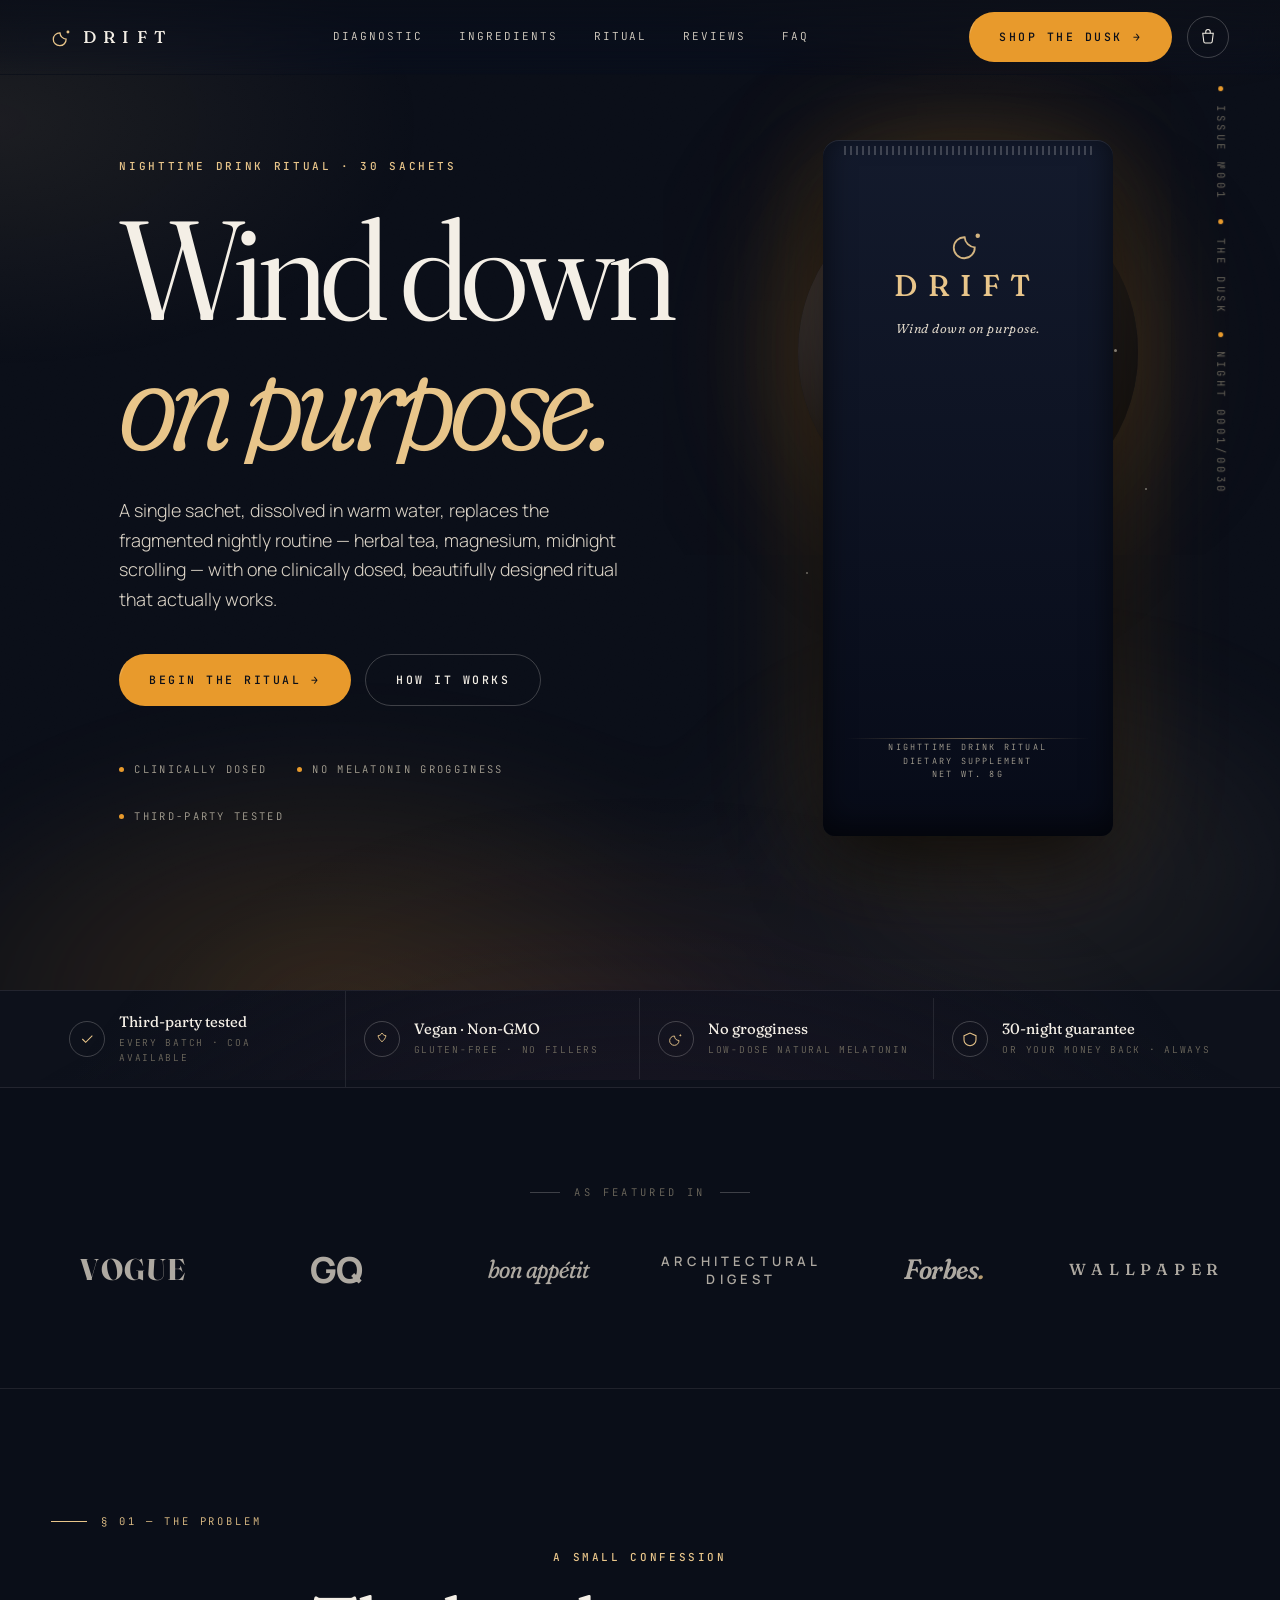
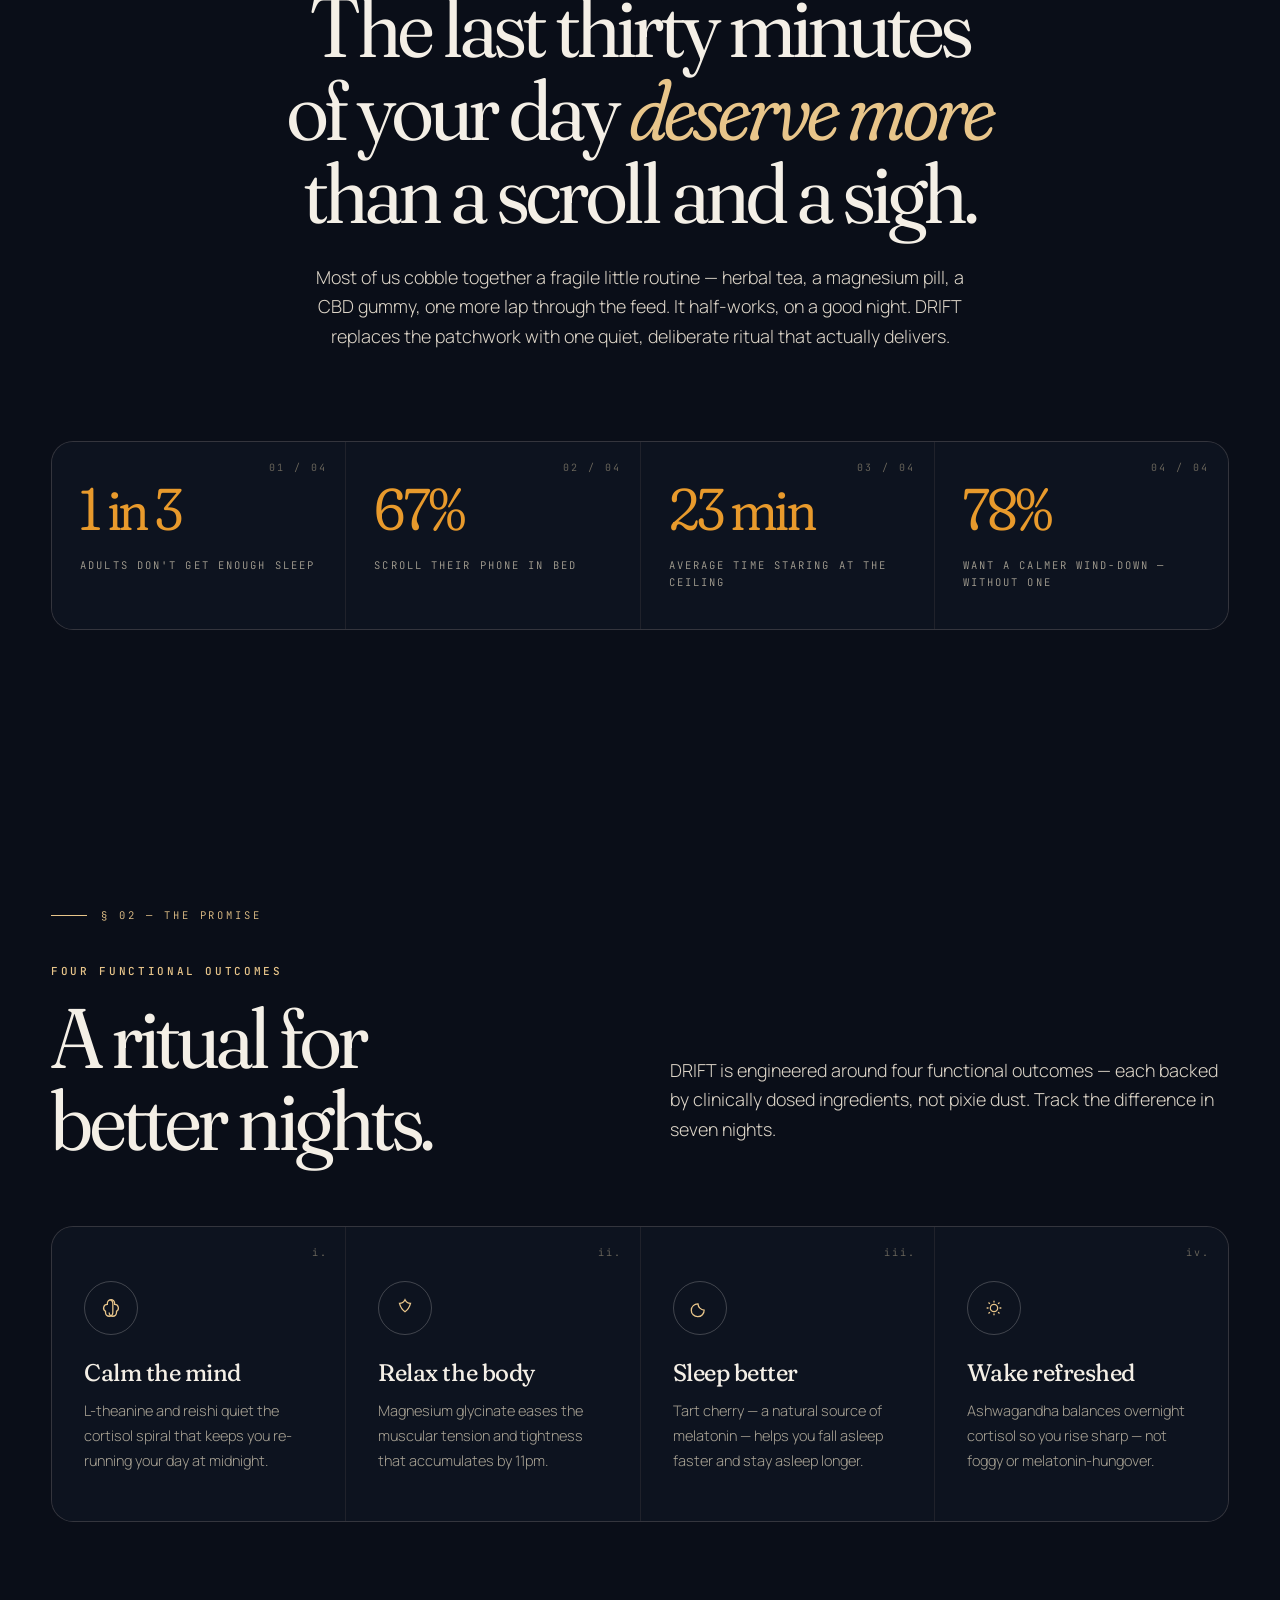
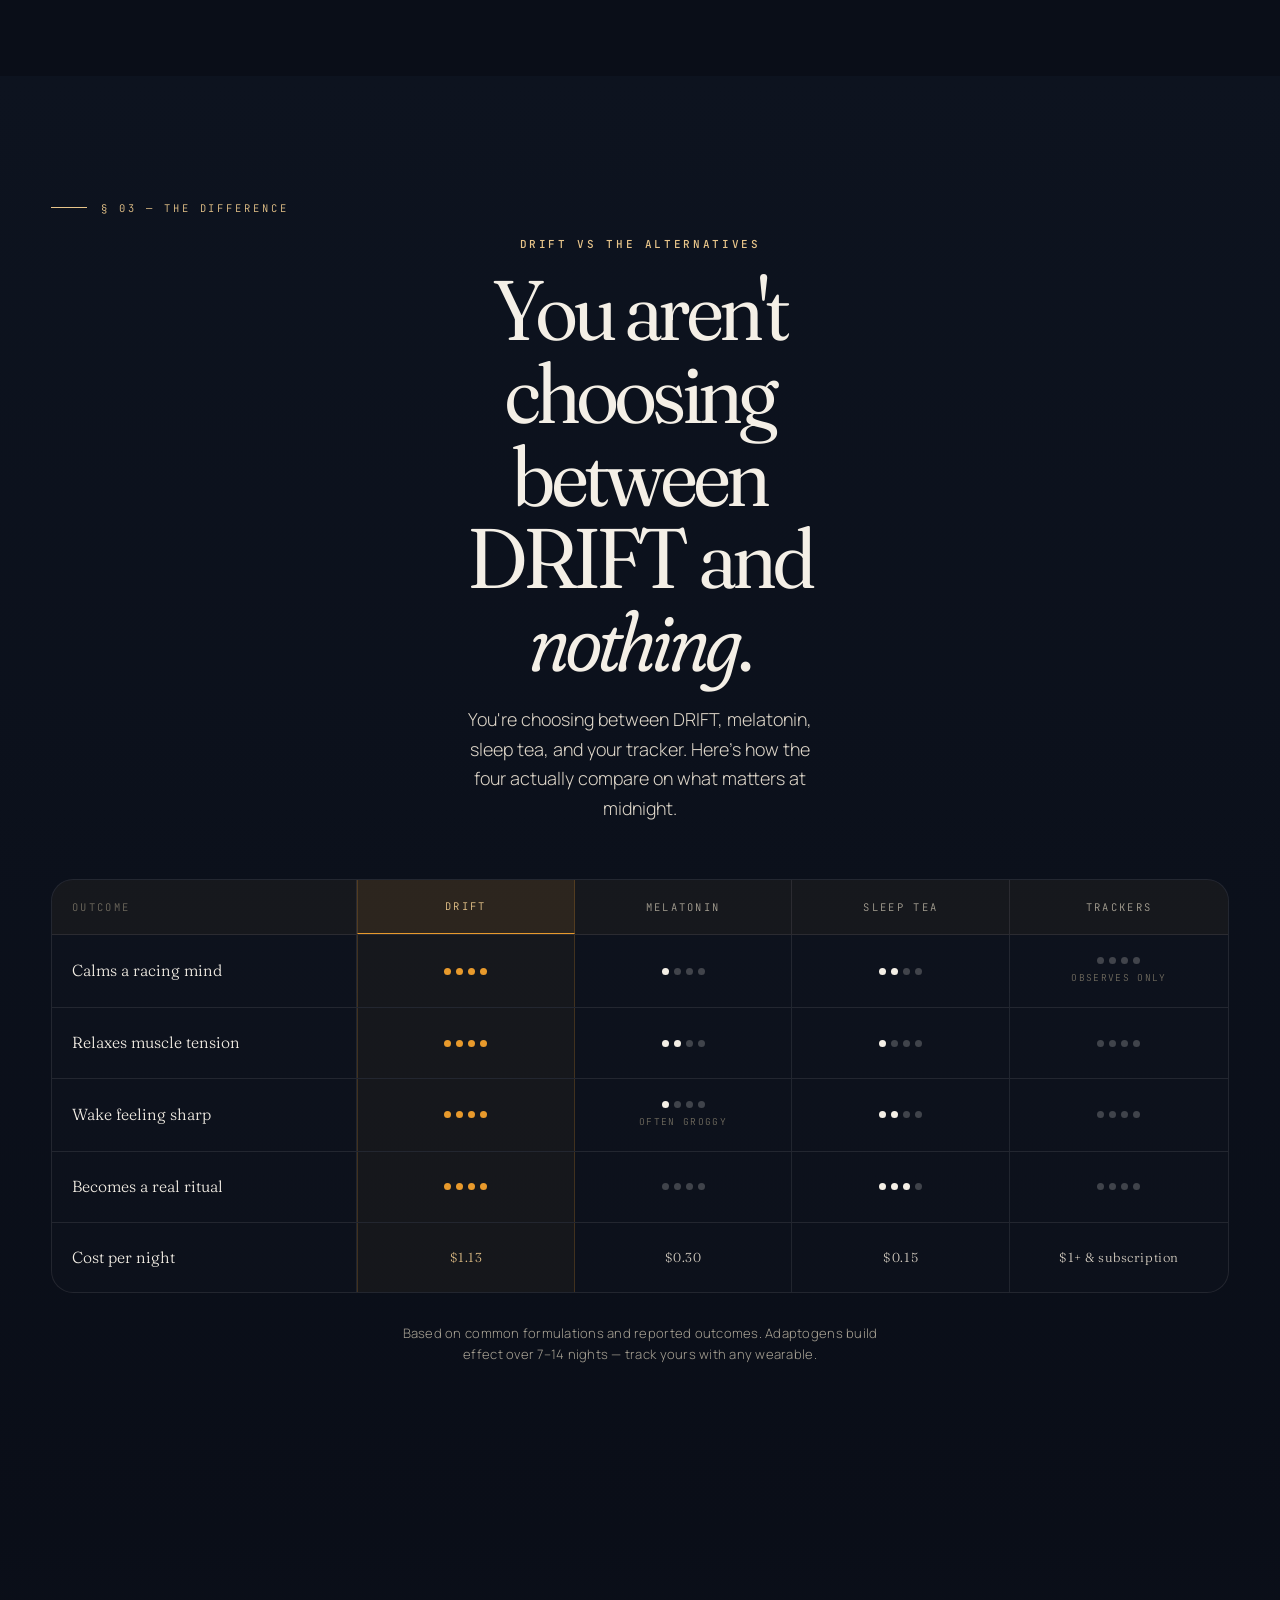
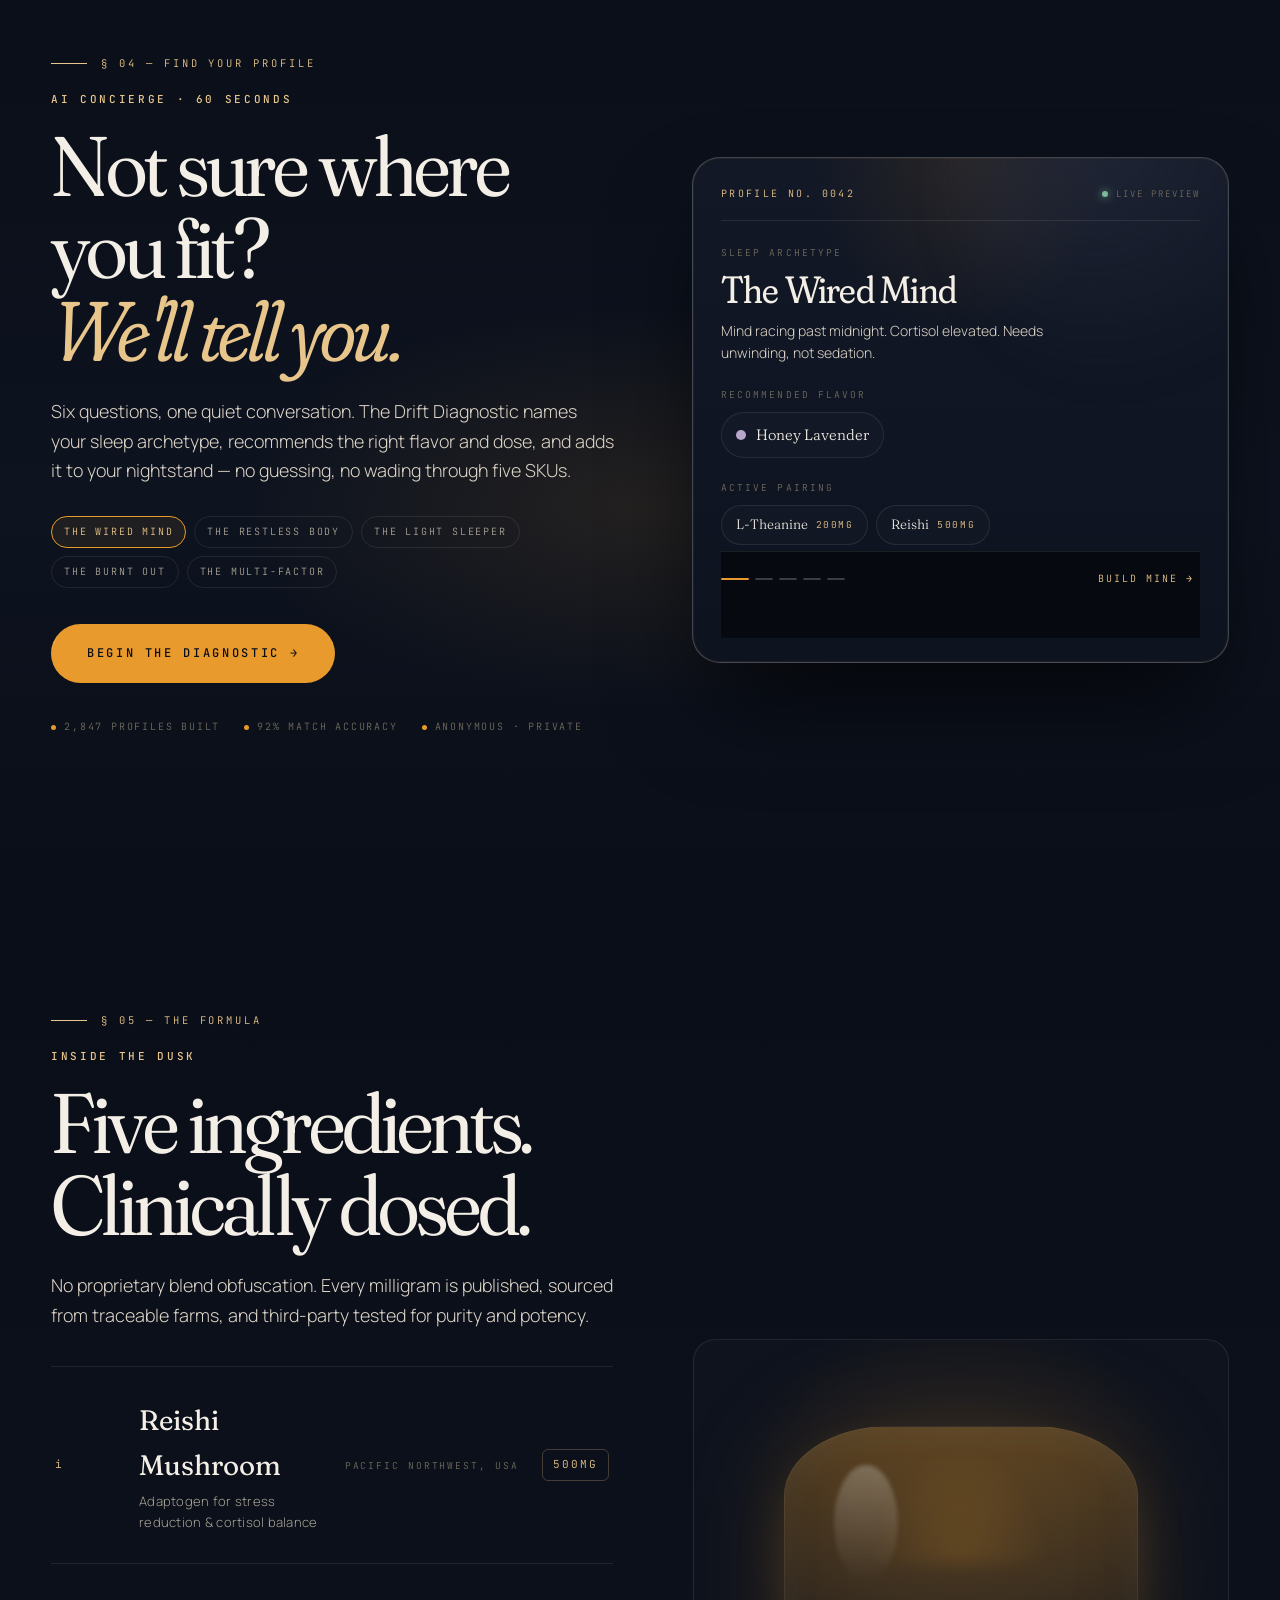
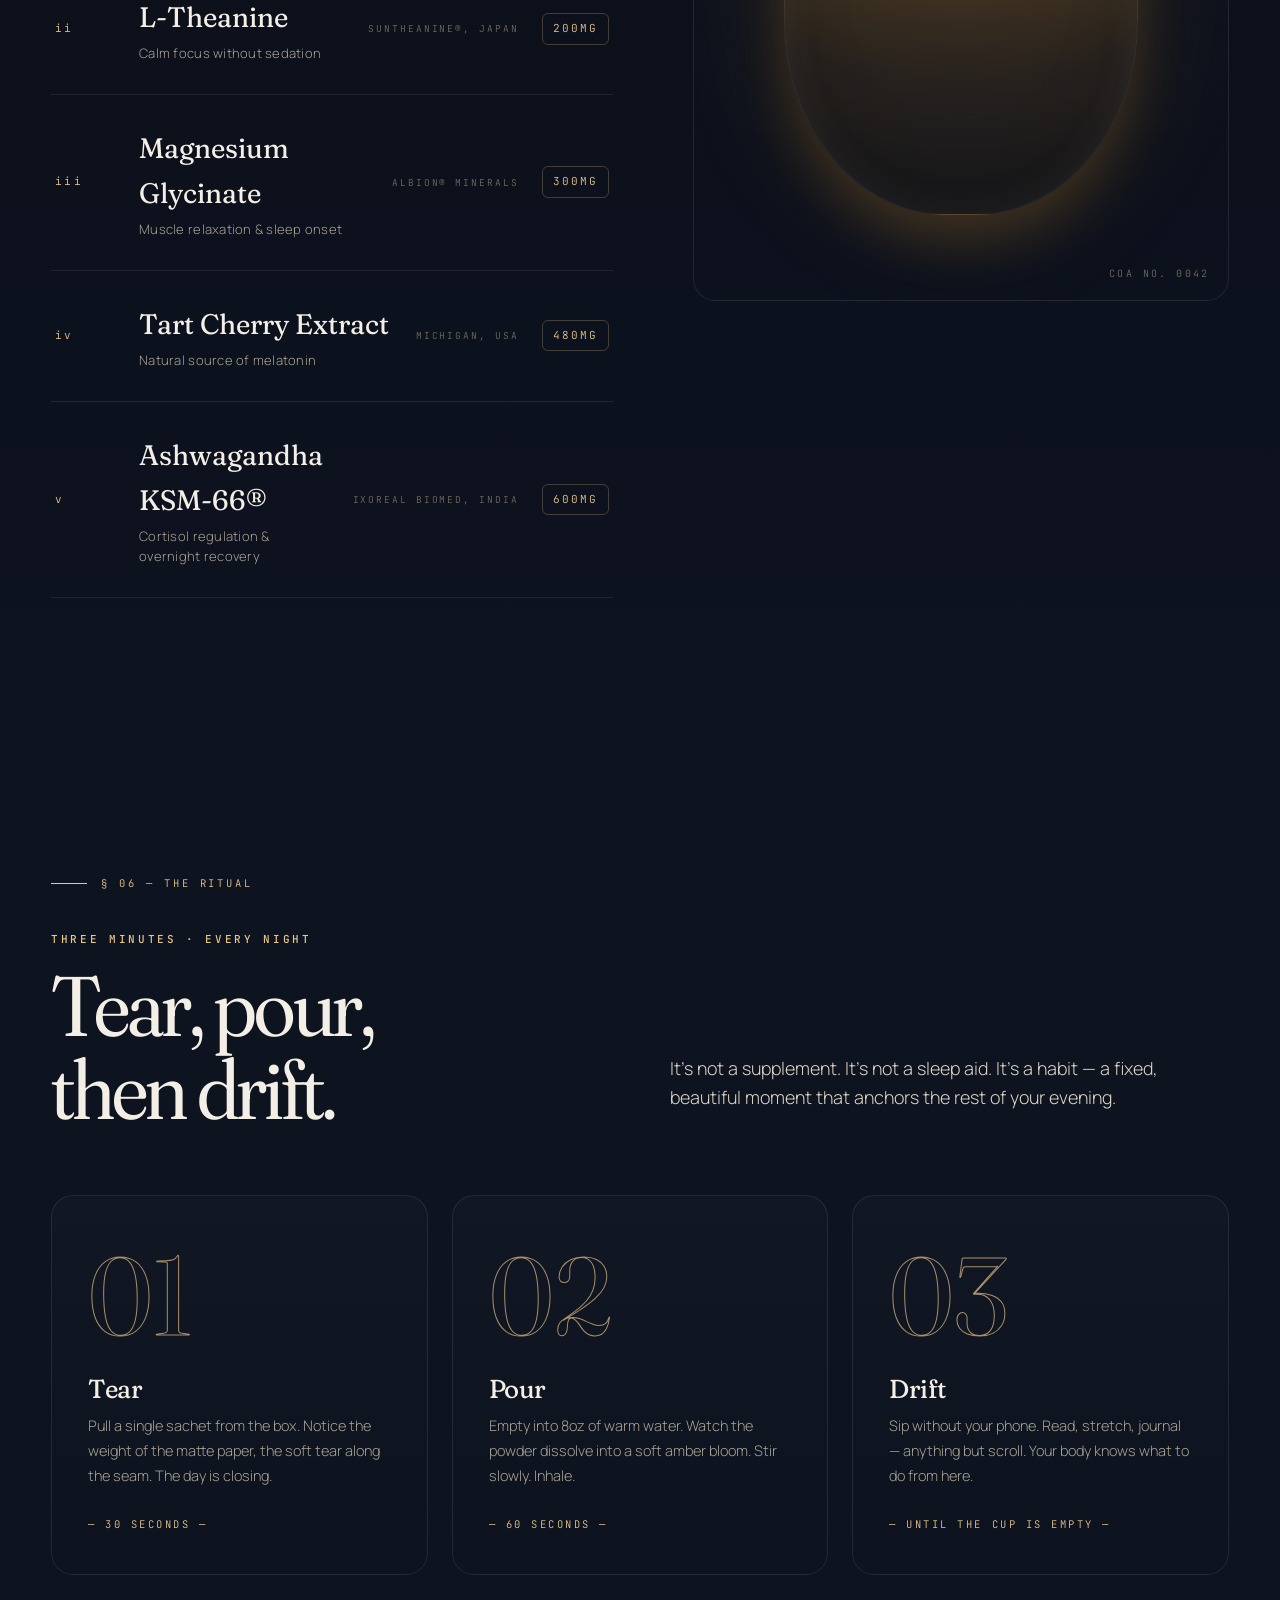
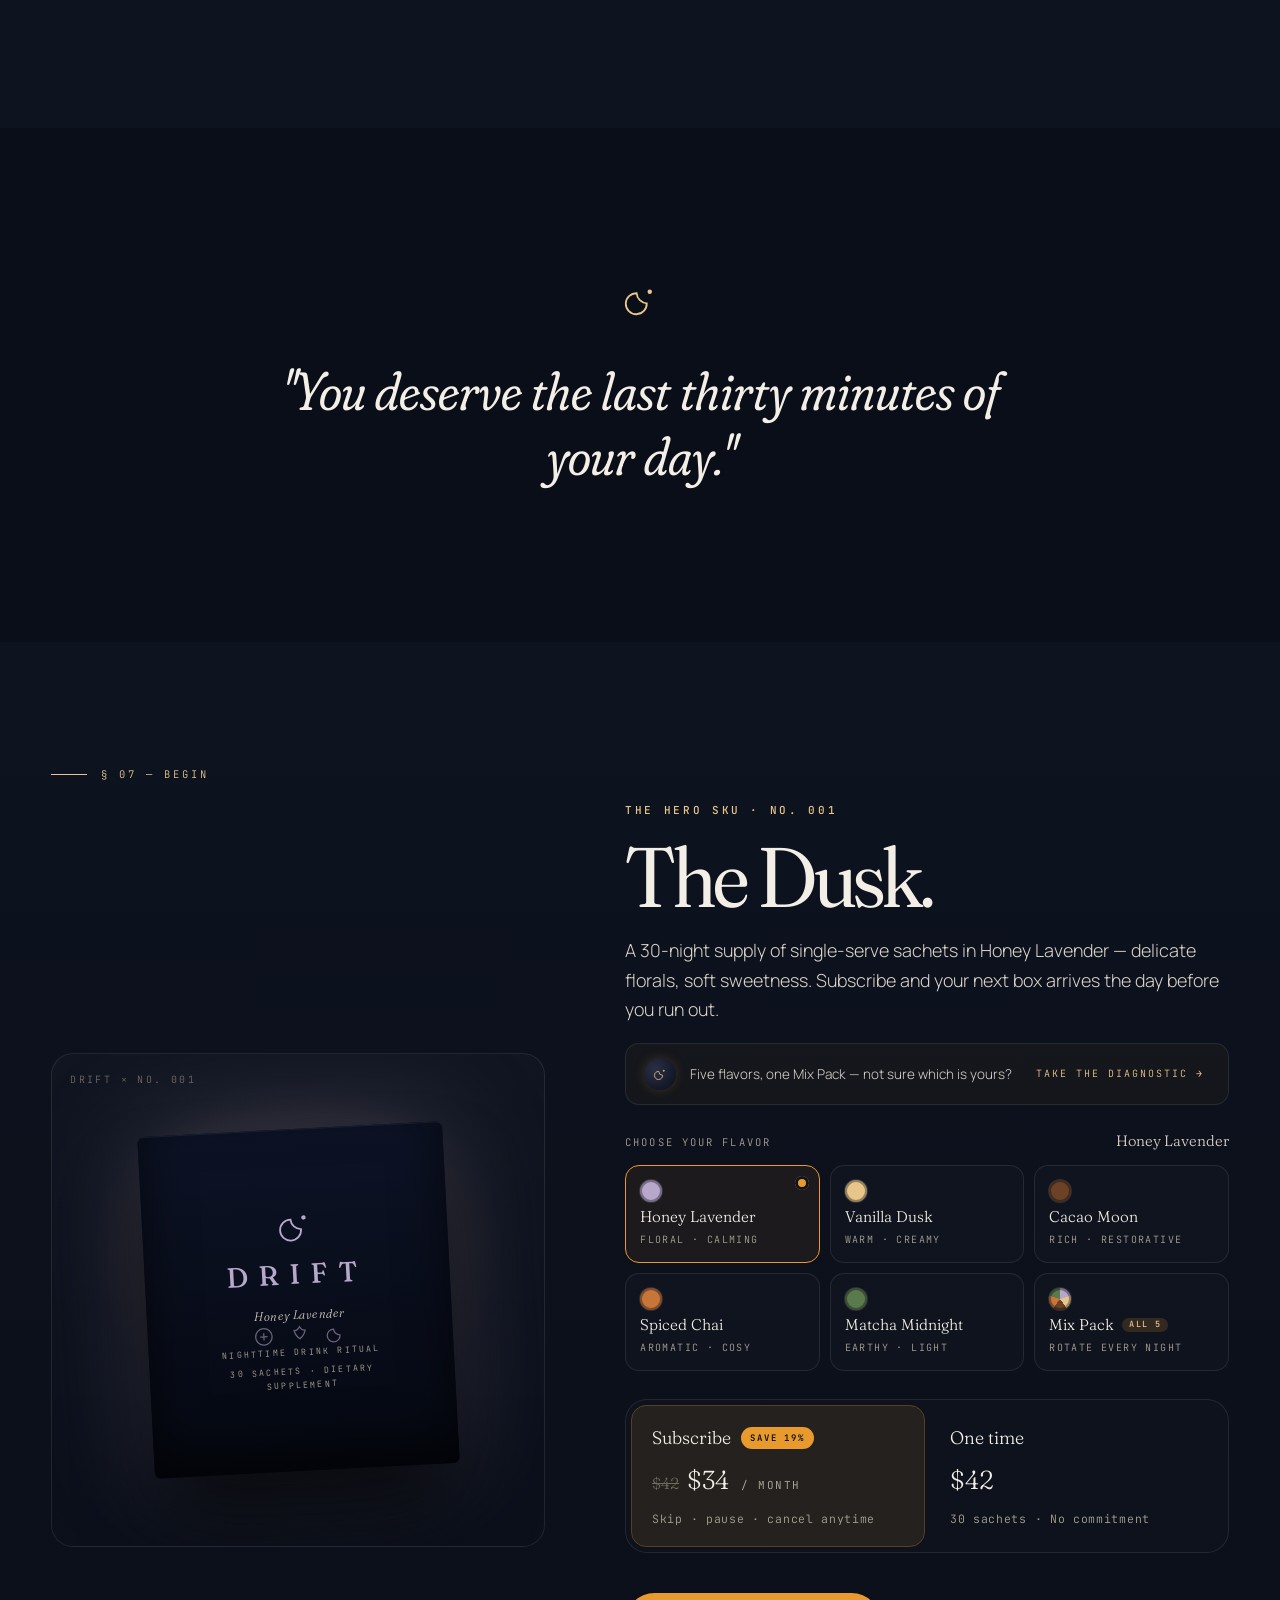
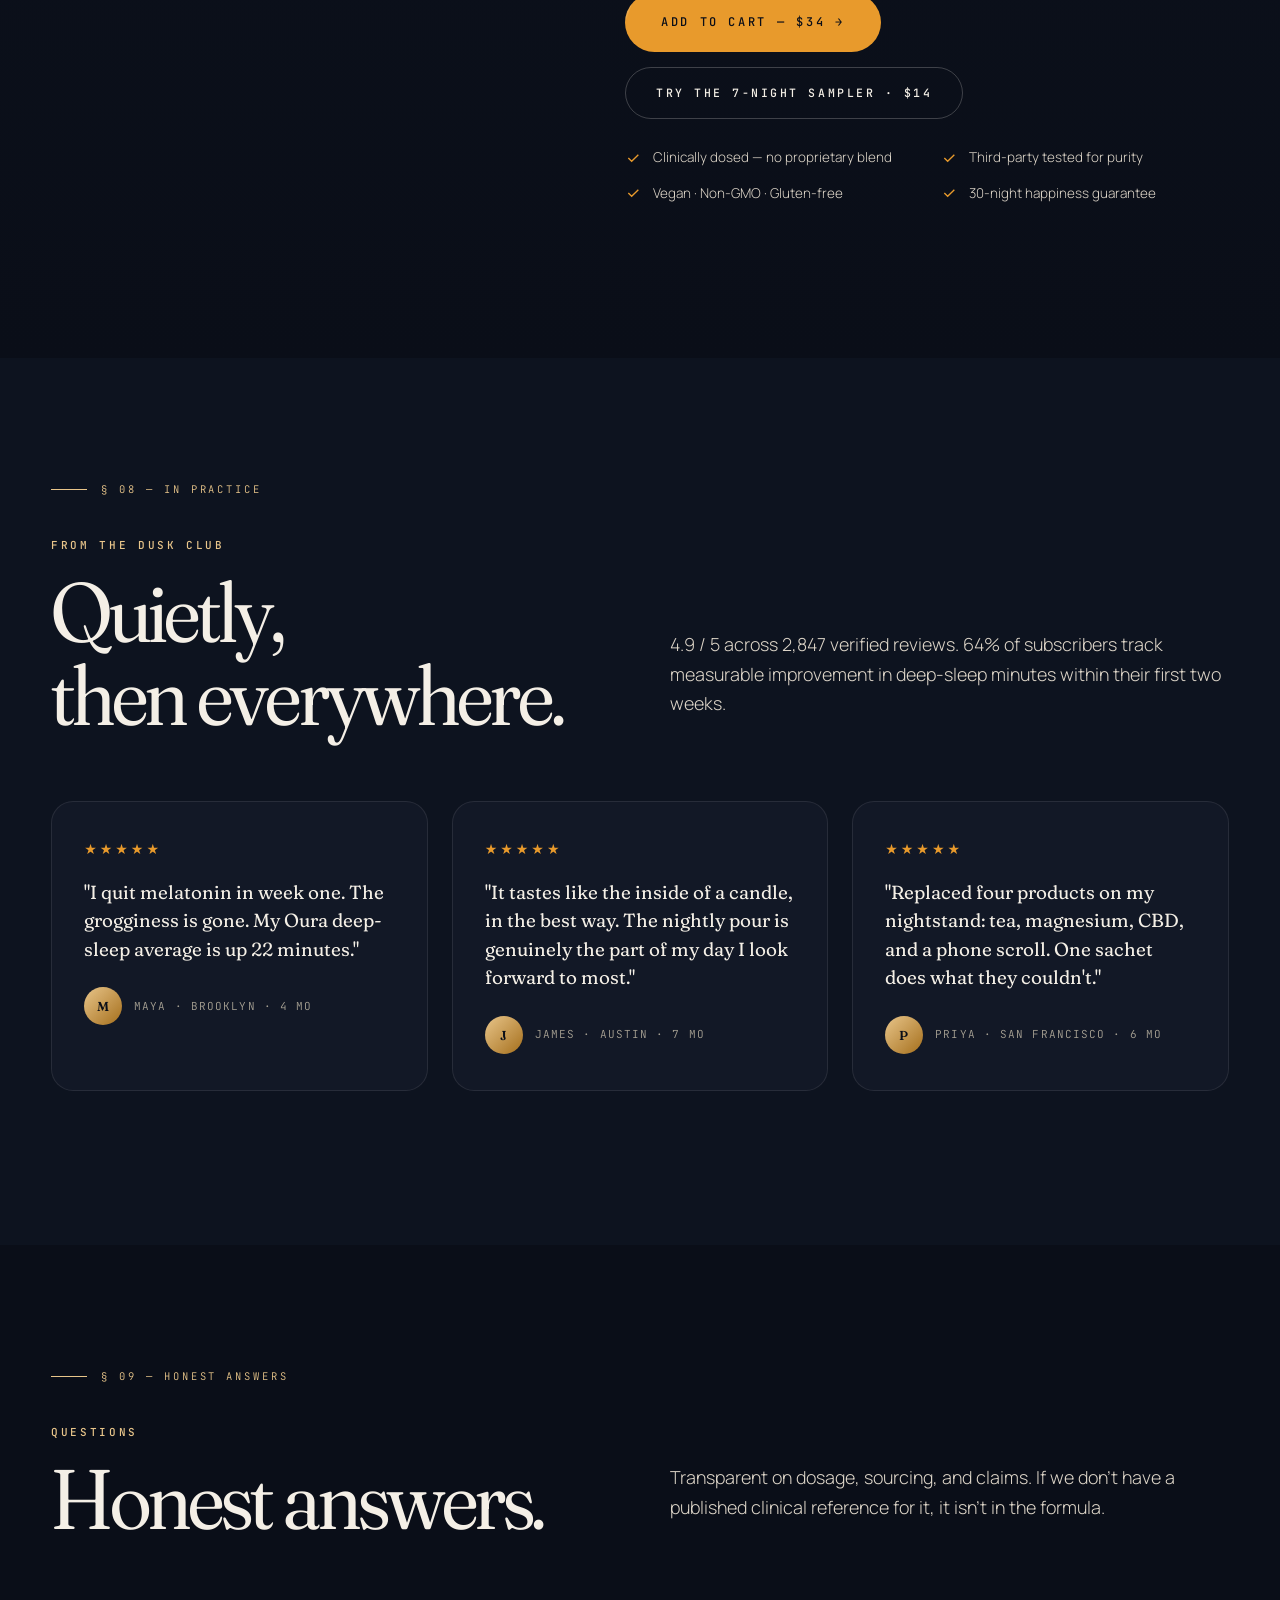
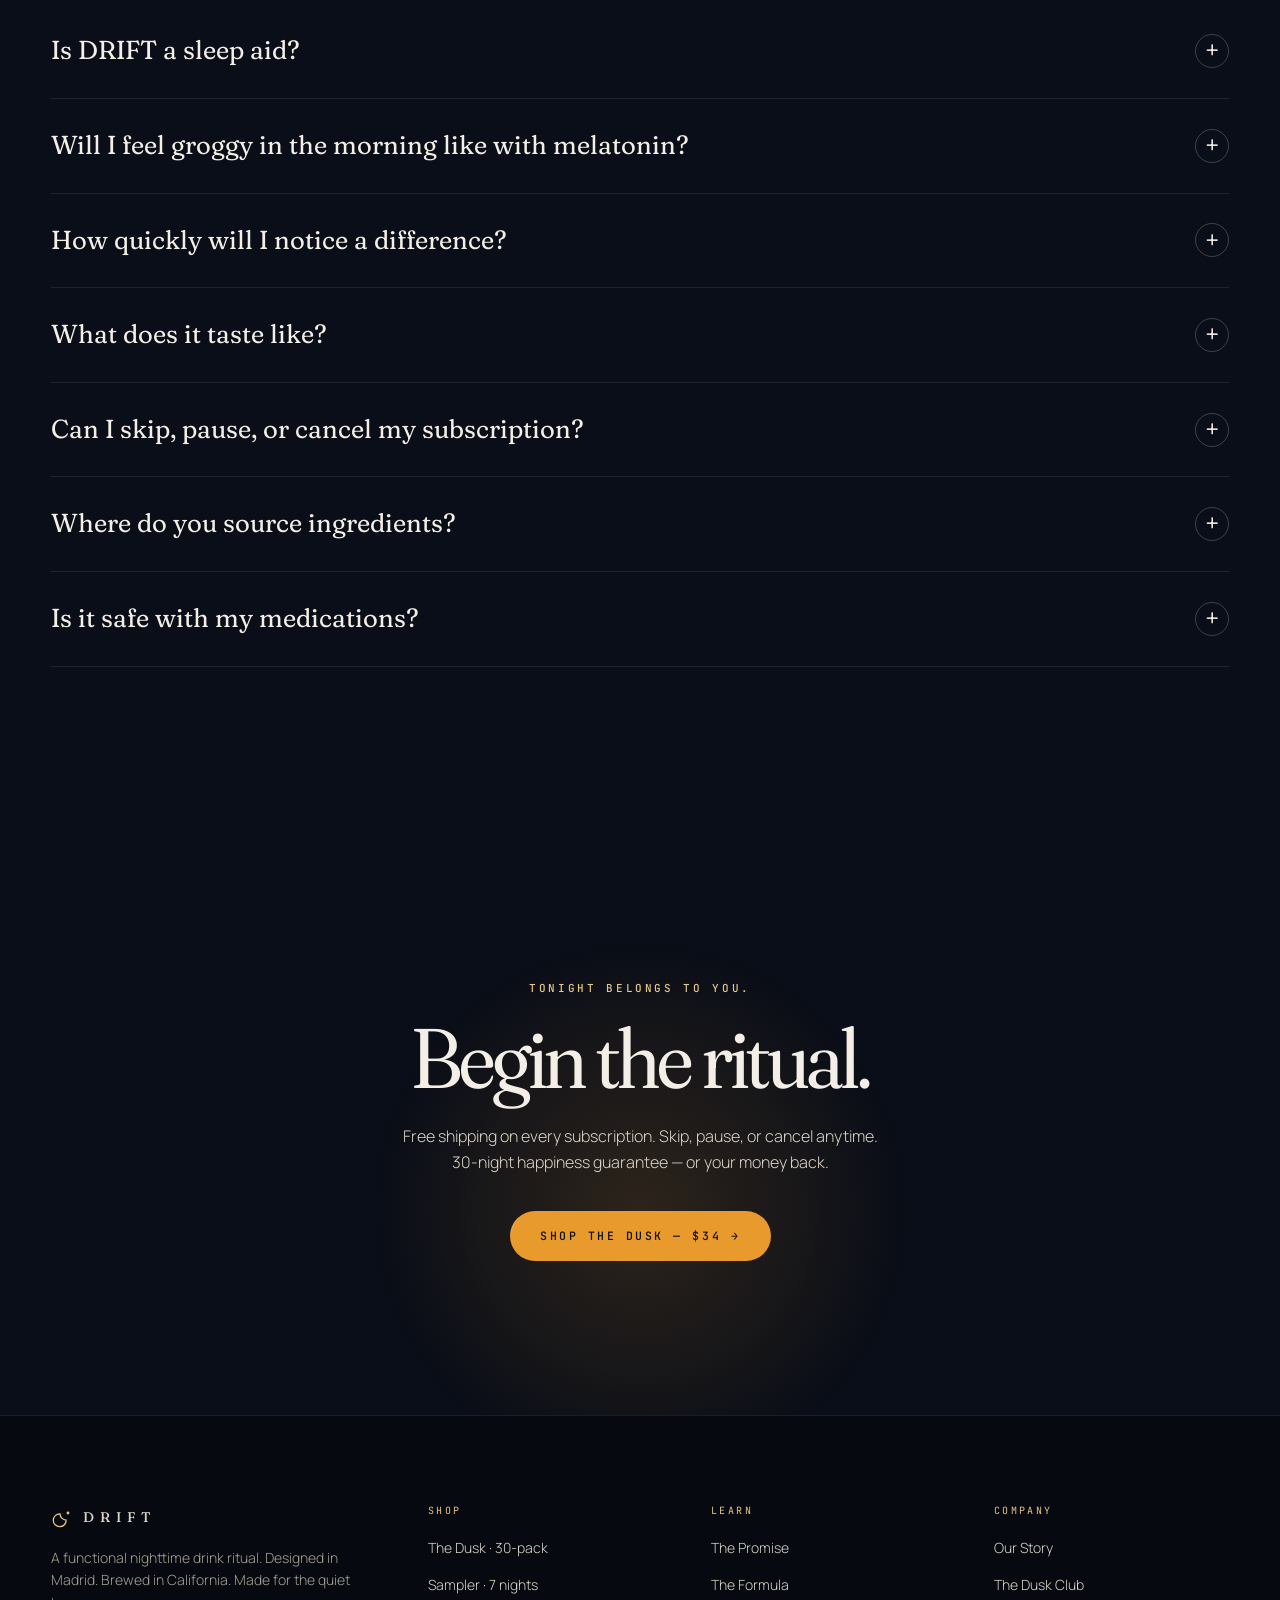
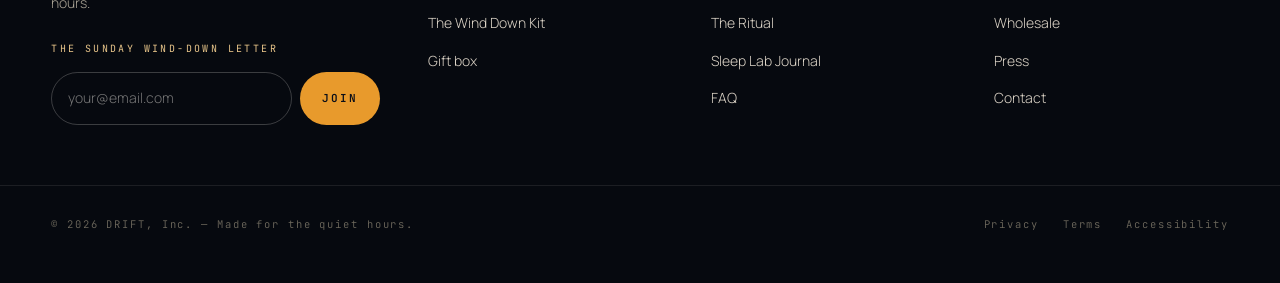
==== commit 8ff1b397: "Upgrade buy-flow + checkout: live-bound flavor card, sticky cart fix Buy section - Replace the cramp" ====
--- a/index.html
+++ b/index.html
@@ -26,7 +26,7 @@
 <link rel="preconnect" href="https://fonts.googleapis.com">
 <link rel="preconnect" href="https://fonts.gstatic.com" crossorigin>
 <link href="https://fonts.googleapis.com/css2?family=Fraunces:ital,opsz,wght,SOFT@0,9..144,300..700,0..100;1,9..144,300..700,0..100&family=Manrope:wght@200;300;400;500;600;700;800&family=JetBrains+Mono:wght@400;500;600&display=swap" rel="stylesheet">
-<link rel="stylesheet" href="assets/styles.css?v=20260429b">
+<link rel="stylesheet" href="assets/styles.css?v=20260506a">
 </head>
 <body>
 
@@ -589,11 +589,11 @@
   <div class="section-num">§ 07 — Begin</div>
   <div class="wrap buy-grid">
     <div class="buy-art reveal" aria-hidden="true">
-      <div class="box">
+      <div class="box" id="buy-box">
         <div class="box-top">
-          <svg width="36" height="36" viewBox="0 0 24 24" fill="none" stroke="#E8C58A" stroke-width="1.2"><path d="M16.5 14.2A7 7 0 0 1 9.8 7.5a7 7 0 1 0 6.7 6.7Z"/><circle cx="18.5" cy="6.5" r="0.9" fill="#E8C58A"/></svg>
-          <div class="box-name">DRIFT</div>
-          <div class="box-tag">Wind down on purpose.</div>
+          <svg width="36" height="36" viewBox="0 0 24 24" fill="none" stroke="currentColor" stroke-width="1.2" class="box-moon"><path d="M16.5 14.2A7 7 0 0 1 9.8 7.5a7 7 0 1 0 6.7 6.7Z"/><circle cx="18.5" cy="6.5" r="0.9" fill="currentColor"/></svg>
+          <div class="box-name" id="buy-box-name">DRIFT</div>
+          <div class="box-tag" id="buy-box-tag">Honey Lavender</div>
         </div>
         <div class="box-icons">
           <svg width="22" height="22" viewBox="0 0 24 24" fill="none" stroke="currentColor" stroke-width="1.4"><circle cx="12" cy="12" r="9"/><path d="M8 12h8M12 8v8"/></svg>
@@ -601,17 +601,17 @@
           <svg width="22" height="22" viewBox="0 0 24 24" fill="none" stroke="currentColor" stroke-width="1.4"><path d="M16.5 14.2A7 7 0 0 1 9.8 7.5a7 7 0 1 0 6.7 6.7Z"/></svg>
         </div>
         <div class="box-bottom">
-          <div>Nighttime Drink Ritual</div>
-          <div>30 Sachets · Dietary Supplement</div>
+          <div id="buy-box-line1">Nighttime Drink Ritual</div>
+          <div id="buy-box-line2">30 Sachets · Dietary Supplement</div>
         </div>
       </div>
     </div>
 
     <div class="reveal">
       <span class="eyebrow">The Hero SKU · No. 001</span>
-      <h2 style="margin-top:14px">The Dusk.</h2>
-      <p class="lede" style="margin-top:18px">
-        A 30-night supply of single-serve sachets. Honey Lavender or Vanilla Dusk.
+      <h2 style="margin-top:14px" id="buy-heading">The Dusk.</h2>
+      <p class="lede" id="buy-lede" style="margin-top:18px">
+        A 30-night supply of single-serve sachets in Honey Lavender.
         Subscribe and your next box arrives the day before you run out.
       </p>
 
@@ -623,24 +623,52 @@
         <button class="cta" data-dx-open>Take the diagnostic →</button>
       </div>
 
-      <div class="flavor-row" role="tablist" aria-label="Flavor" style="margin-top:24px">
-        <button class="flavor" data-flavor="lavender" aria-selected="true"><span class="swatch"></span>Honey Lavender</button>
-        <button class="flavor" data-flavor="vanilla" aria-selected="false"><span class="swatch"></span>Vanilla Dusk</button>
-        <button class="flavor" data-flavor="cacao" aria-selected="false"><span class="swatch"></span>Cacao Moon</button>
-        <button class="flavor" data-flavor="chai" aria-selected="false"><span class="swatch"></span>Spiced Chai</button>
-        <button class="flavor" data-flavor="matcha" aria-selected="false"><span class="swatch"></span>Matcha Midnight</button>
-        <button class="flavor" data-flavor="mix" aria-selected="false"><span class="swatch swatch-mix"></span>Mix Pack <span class="flavor-badge">All 5</span></button>
-      </div>
-
-      <div class="plan" role="tablist" aria-label="Purchase plan">
-        <button class="plan-opt" role="tab" aria-selected="true" data-plan="sub">
+      <div class="flavor-label">
+        <span class="lbl">Choose your flavor</span>
+        <span class="sel" id="flavor-selected">Honey Lavender</span>
+      </div>
+      <div class="flavor-grid" role="radiogroup" aria-label="Flavor">
+        <button class="flavor-card" data-flavor="lavender" role="radio" aria-checked="true">
+          <span class="swatch"></span>
+          <span class="name">Honey Lavender</span>
+          <span class="desc">Floral · Calming</span>
+        </button>
+        <button class="flavor-card" data-flavor="vanilla" role="radio" aria-checked="false">
+          <span class="swatch"></span>
+          <span class="name">Vanilla Dusk</span>
+          <span class="desc">Warm · Creamy</span>
+        </button>
+        <button class="flavor-card" data-flavor="cacao" role="radio" aria-checked="false">
+          <span class="swatch"></span>
+          <span class="name">Cacao Moon</span>
+          <span class="desc">Rich · Restorative</span>
+        </button>
+        <button class="flavor-card" data-flavor="chai" role="radio" aria-checked="false">
+          <span class="swatch"></span>
+          <span class="name">Spiced Chai</span>
+          <span class="desc">Aromatic · Cosy</span>
+        </button>
+        <button class="flavor-card" data-flavor="matcha" role="radio" aria-checked="false">
+          <span class="swatch"></span>
+          <span class="name">Matcha Midnight</span>
+          <span class="desc">Earthy · Light</span>
+        </button>
+        <button class="flavor-card flavor-card-mix" data-flavor="mix" role="radio" aria-checked="false">
+          <span class="swatch swatch-mix"></span>
+          <span class="name">Mix Pack <span class="flavor-badge">All 5</span></span>
+          <span class="desc">Rotate every night</span>
+        </button>
+      </div>
+
+      <div class="plan" role="radiogroup" aria-label="Purchase plan">
+        <button class="plan-opt" role="radio" aria-checked="true" data-plan="sub">
           <div class="name">Subscribe <span class="badge">Save 19%</span></div>
-          <div class="price"><s id="planCompare">$42</s><span id="planSubPrice">$34</span><span style="font-size:13px;color:var(--muted);font-family:var(--mono);font-weight:400;letter-spacing:.06em;margin-left:6px;text-transform:uppercase">/ month</span></div>
+          <div class="price"><s id="planCompare">$42</s><span id="planSubPrice">$34</span><span class="per">/ month</span></div>
           <div class="desc">Skip · pause · cancel anytime</div>
         </button>
-        <button class="plan-opt" role="tab" aria-selected="false" data-plan="one">
+        <button class="plan-opt" role="radio" aria-checked="false" data-plan="one">
           <div class="name">One time</div>
-          <div class="price" id="planOnePrice">$42</div>
+          <div class="price"><span id="planOnePrice">$42</span></div>
           <div class="desc">30 sachets · No commitment</div>
         </button>
       </div>
@@ -757,10 +785,10 @@
 
 <!-- ============== STICKY MOBILE ADD-TO-CART ============== -->
 <div class="sticky-cart" id="sticky-cart" aria-hidden="true">
-  <div class="sc-thumb"><span class="sc-mark">DRIFT</span></div>
+  <div class="sc-thumb"><span class="sc-mark" id="sc-mark">DRIFT</span></div>
   <div class="sc-info">
-    <div class="sc-name">The Dusk · Subscribe</div>
-    <div class="sc-meta"><s>$42</s><span class="price">$34/mo</span> · Skip anytime</div>
+    <div class="sc-name" id="sc-name">The Dusk · Subscribe</div>
+    <div class="sc-meta"><s id="sc-compare">$42</s><span class="price" id="sc-price">$34/mo</span> · <span id="sc-flavor">Honey Lavender</span></div>
   </div>
   <button class="sc-cta" id="sticky-add">Add</button>
 </div>
@@ -822,16 +850,13 @@
 <div class="dx-modal" id="dx-modal" role="dialog" aria-modal="true" aria-labelledby="dx-title" aria-hidden="true">
   <div class="dx-card">
     <header class="dx-head">
-      <div class="h-l">
-        <span class="badge">AI Concierge</span>
-        <span class="title" id="dx-title">The Drift Diagnostic</span>
-      </div>
-      <div style="display:flex;align-items:center;gap:14px">
+      <span class="title" id="dx-title">The Drift Diagnostic</span>
+      <div class="dx-head-right">
         <span class="progress" id="dx-progress-text">01 / 06</span>
         <button class="close" id="dx-close" aria-label="Close">✕</button>
       </div>
     </header>
-    <div class="dx-progress-bar"><div id="dx-progress-fill" style="position:absolute;inset:0 100% 0 0;background:linear-gradient(90deg,var(--amber-soft),var(--amber));transition:right .55s var(--ease-out)"></div></div>
+    <div class="dx-progress-bar"><div class="dx-progress-fill" id="dx-progress-fill"></div></div>
 
     <div class="dx-body">
       <div class="dx-stage" id="dx-stage"></div>
@@ -844,88 +869,164 @@
   </div>
 </div>
 
-<script src="assets/app.js?v=20260429b"></script>
-<script src="assets/diagnostic.js?v=20260429b"></script>
+<script src="assets/app.js?v=20260506a"></script>
+<script src="assets/diagnostic.js?v=20260506a"></script>
 <script>
-  // Plan + flavor toggles on the BUY section
-  const priceLabel = document.getElementById('planPrice');
-  const planSubPrice = document.getElementById('planSubPrice');
-  const planOnePrice = document.getElementById('planOnePrice');
-  const planCompare = document.getElementById('planCompare');
-
-  const FLAVOR_MAP = {
-    lavender: 'Honey Lavender',
-    vanilla:  'Vanilla Dusk',
-    cacao:    'Cacao Moon',
-    chai:     'Spiced Chai',
-    matcha:   'Matcha Midnight',
-    mix:      'Mix Pack (all 5)',
+(function(){
+  const FLAVORS = {
+    lavender: { name:'Honey Lavender',     short:'Honey Lavender',  swatch:'#B7A7CB', desc:'A 30-night supply of single-serve sachets in Honey Lavender — delicate florals, soft sweetness. Subscribe and your next box arrives the day before you run out.' },
+    vanilla:  { name:'Vanilla Dusk',       short:'Vanilla Dusk',    swatch:'#E8C58A', desc:'A 30-night supply of single-serve sachets in Vanilla Dusk — warm, lightly toasted, creamy. Subscribe and your next box arrives the day before you run out.' },
+    cacao:    { name:'Cacao Moon',         short:'Cacao Moon',      swatch:'#C68A5A', desc:'A 30-night supply of single-serve sachets in Cacao Moon — deep, rich, restorative. Subscribe and your next box arrives the day before you run out.' },
+    chai:     { name:'Spiced Chai',        short:'Spiced Chai',     swatch:'#C8753A', desc:'A 30-night supply of single-serve sachets in Spiced Chai — aromatic, cosy, gently warming. Subscribe and your next box arrives the day before you run out.' },
+    matcha:   { name:'Matcha Midnight',    short:'Matcha Midnight', swatch:'#7A9D6E', desc:'A 30-night supply of single-serve sachets in Matcha Midnight — earthy, light-bodied, balanced. Subscribe and your next box arrives the day before you run out.' },
+    mix:      { name:'Mix Pack — all 5',   short:'Mix Pack',        swatch:'#E8C58A', desc:'All five DRIFT formulas in one box. Rotate flavors night by night — most subscribers find a clear favorite within three weeks.' },
   };
 
-  let plan = 'sub';        // 'sub' | 'one'
-  let flavorKey = 'lavender';
-  let isMix = false;
-
-  function refreshPricing(){
-    isMix = (flavorKey === 'mix');
-    const subPrice = isMix ? 36 : 34;
-    const onePrice = isMix ? 44 : 42;
-    planSubPrice.textContent = `$${subPrice}`;
-    planOnePrice.textContent = `$${onePrice}`;
-    planCompare.textContent = `$${onePrice}`;
-    priceLabel.textContent = `$${plan === 'sub' ? subPrice : onePrice}`;
+  const els = {
+    heading:    document.getElementById('buy-heading'),
+    lede:       document.getElementById('buy-lede'),
+    boxName:    document.getElementById('buy-box-name'),
+    boxTag:     document.getElementById('buy-box-tag'),
+    boxLine1:   document.getElementById('buy-box-line1'),
+    boxLine2:   document.getElementById('buy-box-line2'),
+    box:        document.getElementById('buy-box'),
+    flavorSel:  document.getElementById('flavor-selected'),
+    planSub:    document.getElementById('planSubPrice'),
+    planOne:    document.getElementById('planOnePrice'),
+    planCompare:document.getElementById('planCompare'),
+    addPrice:   document.getElementById('planPrice'),
+    addBtn:     document.getElementById('buy-add'),
+    scName:     document.getElementById('sc-name'),
+    scPrice:    document.getElementById('sc-price'),
+    scCompare:  document.getElementById('sc-compare'),
+    scFlavor:   document.getElementById('sc-flavor'),
+    scMark:     document.getElementById('sc-mark'),
+    stickyAdd:  document.getElementById('sticky-add'),
+  };
+
+  const state = { plan: 'sub', flavor: 'lavender' };
+
+  function priceFor(plan, flavor){
+    const isMix = flavor === 'mix';
+    return {
+      sub: isMix ? 36 : 34,
+      one: isMix ? 44 : 42,
+      isMix,
+    };
   }
 
   function getSku(){
-    if(isMix) return plan === 'sub' ? 'mix-sub' : 'mix-one';
-    return plan === 'sub' ? 'dusk-sub' : 'dusk-one';
+    const isMix = state.flavor === 'mix';
+    if(isMix) return state.plan === 'sub' ? 'mix-sub' : 'mix-one';
+    return state.plan === 'sub' ? 'dusk-sub' : 'dusk-one';
   }
 
+  function flashUpdate(el){
+    if(!el) return;
+    el.classList.remove('flash');
+    void el.offsetWidth;
+    el.classList.add('flash');
+  }
+
+  function render(){
+    const f = FLAVORS[state.flavor];
+    const p = priceFor(state.plan, state.flavor);
+    const isMix = p.isMix;
+
+    // Heading + lede
+    const newHeading = isMix ? 'The Mix Pack.' : 'The Dusk.';
+    if(els.heading.textContent !== newHeading){
+      els.heading.textContent = newHeading;
+    }
+    els.lede.textContent = f.desc;
+
+    // Flavor "Selected" caption
+    els.flavorSel.textContent = f.short;
+
+    // Box mock — accent + name + tag
+    els.box.style.setProperty('--accent', f.swatch);
+    els.boxName.textContent = isMix ? 'MIX' : 'DRIFT';
+    els.boxTag.textContent = f.short;
+    els.boxLine2.textContent = isMix ? '5 Flavors · 30 Sachets' : '30 Sachets · Dietary Supplement';
+
+    // Plan card prices
+    els.planSub.textContent = `$${p.sub}`;
+    els.planOne.textContent = `$${p.one}`;
+    els.planCompare.textContent = `$${p.one}`;
+
+    // CTA price
+    const activePrice = state.plan === 'sub' ? p.sub : p.one;
+    els.addPrice.textContent = `$${activePrice}`;
+    flashUpdate(els.addPrice);
+
+    // Sticky cart
+    const planLabel = state.plan === 'sub' ? 'Subscribe' : 'One-time';
+    els.scName.textContent = `${isMix ? 'The Mix Pack' : 'The Dusk'} · ${planLabel}`;
+    els.scPrice.textContent = state.plan === 'sub' ? `$${p.sub}/mo` : `$${p.one}`;
+    els.scCompare.textContent = state.plan === 'sub' ? `$${p.one}` : '';
+    els.scCompare.style.display = state.plan === 'sub' ? '' : 'none';
+    els.scFlavor.textContent = f.short;
+    els.scMark.textContent = isMix ? 'MIX' : 'DRIFT';
+  }
+
+  // Flavor cards
+  document.querySelectorAll('.flavor-card').forEach(b => {
+    b.addEventListener('click', () => {
+      document.querySelectorAll('.flavor-card').forEach(x => x.setAttribute('aria-checked','false'));
+      b.setAttribute('aria-checked','true');
+      state.flavor = b.dataset.flavor;
+      render();
+    });
+  });
+
+  // Plan toggles
   document.querySelectorAll('.plan-opt').forEach(b => {
     b.addEventListener('click', () => {
-      document.querySelectorAll('.plan-opt').forEach(x => x.setAttribute('aria-selected','false'));
-      b.setAttribute('aria-selected','true');
-      plan = b.dataset.plan;
-      refreshPricing();
+      document.querySelectorAll('.plan-opt').forEach(x => x.setAttribute('aria-checked','false'));
+      b.setAttribute('aria-checked','true');
+      state.plan = b.dataset.plan;
+      render();
     });
   });
 
-  document.querySelectorAll('.flavor').forEach(b => {
-    b.addEventListener('click', () => {
-      document.querySelectorAll('.flavor').forEach(x => x.setAttribute('aria-selected','false'));
-      b.setAttribute('aria-selected','true');
-      flavorKey = b.dataset.flavor;
-      refreshPricing();
-    });
-  });
-
-  document.getElementById('buy-add').addEventListener('click', () => {
+  // Buy → cart (main and sticky use the live selection)
+  function addCurrent(){
     const sku = getSku();
-    const flavorName = FLAVOR_MAP[flavorKey];
+    const flavorName = FLAVORS[state.flavor].name;
     Cart.add(sku, { flavor: flavorName });
     toast(`${PRODUCTS[sku].name} added — ${flavorName}`, 'moon');
     openCart();
-  });
-
-  refreshPricing();
-
+  }
+  els.addBtn.addEventListener('click', addCurrent);
+  if(els.stickyAdd) els.stickyAdd.addEventListener('click', addCurrent);
+
+  // Generic [data-add] (sampler, kit, hero CTA, etc.) — independent of buy state
   document.querySelectorAll('[data-add]').forEach(el => {
     el.addEventListener('click', (e) => {
       e.preventDefault();
       const id = el.dataset.add;
+      const p = PRODUCTS[id];
+      if(!p) return;
       Cart.add(id);
-      toast(`${PRODUCTS[id].name} added`, 'moon');
+      toast(`${p.name} added`, 'moon');
       openCart();
     });
   });
 
-  document.getElementById('news-form').addEventListener('submit', (e) => {
-    e.preventDefault();
-    const btn = e.target.querySelector('button');
-    btn.textContent = 'Subscribed ✓';
-    btn.disabled = true;
-    toast('You\'re in. See you Sunday.', 'check');
-  });
+  // Newsletter
+  const news = document.getElementById('news-form');
+  if(news){
+    news.addEventListener('submit', (e) => {
+      e.preventDefault();
+      const btn = e.target.querySelector('button');
+      btn.textContent = 'Subscribed ✓';
+      btn.disabled = true;
+      toast("You're in. See you Sunday.", 'check');
+    });
+  }
+
+  render();
+})();
 </script>
 </body>
 </html>
--- a/assets/styles.css
+++ b/assets/styles.css
@@ -689,6 +689,7 @@
   color:var(--muted-2);
 }
 .box{
+  --accent: #E8C58A;
   width:62%; aspect-ratio:1/1.1; position:relative;
   background:linear-gradient(180deg, #0d1326 0%, #050811 100%);
   border-radius:6px;
@@ -696,58 +697,110 @@
     inset 0 1px 0 rgba(248,245,242,.06),
     inset 0 -22px 50px rgba(0,0,0,.6),
     0 50px 80px -10px rgba(0,0,0,.75),
-    0 0 110px rgba(232,154,44,.18);
+    0 0 110px color-mix(in srgb, var(--accent) 28%, transparent);
   transform: rotate(-3deg);
   padding: 16% 14%;
   display:flex; flex-direction:column; justify-content:space-between; align-items:center; text-align:center;
+  transition: box-shadow .5s var(--ease);
 }
 .box-top{ display:flex; flex-direction:column; align-items:center; gap:8px }
-.box-name{ font-family:var(--serif); letter-spacing:.38em; color:var(--amber-soft); font-size:clamp(20px, 2.4vw, 28px); font-variation-settings: "opsz" 36, "SOFT" 50, "wght" 460 }
-.box-tag{ font-family:var(--serif); font-style:italic; color:var(--bone-dim); font-size:11px; letter-spacing:.04em }
-.box-icons{ display:flex; gap:14px; opacity:.55; color:var(--amber-soft) }
+.box-moon{ color: var(--accent); transition: color .35s var(--ease) }
+.box-name{ font-family:var(--serif); letter-spacing:.38em; color: var(--accent); font-size:clamp(20px, 2.4vw, 28px); font-variation-settings: "opsz" 36, "SOFT" 50, "wght" 460; transition: color .35s var(--ease) }
+.box-tag{ font-family:var(--serif); font-style:italic; color:var(--bone-dim); font-size:12px; letter-spacing:.04em; transition: opacity .25s var(--ease) }
+.box-icons{ display:flex; gap:14px; opacity:.55; color: var(--accent); transition: color .35s var(--ease) }
 .box-bottom{ display:flex; flex-direction:column; gap:6px; align-items:center; color:var(--muted); font-size:8.5px; letter-spacing:.26em; text-transform:uppercase; font-family:var(--mono) }
 
+/* Flavor selector — labelled, larger, clearer */
+.flavor-label{
+  display:flex; align-items:baseline; justify-content:space-between; gap:14px;
+  margin:24px 0 12px;
+}
+.flavor-label .lbl{
+  font-family:var(--mono); font-size:10.5px; letter-spacing:.2em; text-transform:uppercase;
+  color:var(--muted);
+}
+.flavor-label .sel{
+  font-family:var(--serif); font-size:15px; color:var(--bone-dim);
+  font-variation-settings: "opsz" 24, "SOFT" 60;
+}
+.flavor-grid{
+  display:grid; grid-template-columns:repeat(3, 1fr); gap:10px;
+  margin-bottom:28px;
+}
+@media(max-width:760px){ .flavor-grid{ grid-template-columns:repeat(2, 1fr) } }
+@media(max-width:380px){ .flavor-grid{ grid-template-columns:1fr } }
+.flavor-card{
+  display:flex; flex-direction:column; align-items:flex-start; gap:6px;
+  padding:14px 14px;
+  border:1px solid var(--hairline); border-radius:14px;
+  background:rgba(248,245,242,.015);
+  text-align:left; transition: border-color .2s var(--ease), background .2s var(--ease), transform .2s var(--ease);
+  position:relative;
+}
+.flavor-card:hover{ border-color:var(--hairline-strong); background:rgba(248,245,242,.04) }
+.flavor-card[aria-checked="true"]{
+  border-color:var(--amber); background:rgba(232,154,44,.07);
+}
+.flavor-card[aria-checked="true"]::after{
+  content:""; position:absolute; top:10px; right:10px;
+  width:14px; height:14px; border-radius:50%; background:var(--amber);
+  box-shadow: inset 0 0 0 3px var(--ink-2);
+}
+.flavor-card .swatch{
+  width:22px; height:22px; border-radius:50%;
+  box-shadow: 0 0 0 1px rgba(248,245,242,.12), inset 0 0 0 2px rgba(0,0,0,.35);
+  flex:none;
+}
+.flavor-card[data-flavor="lavender"] .swatch{ background:#B7A7CB }
+.flavor-card[data-flavor="vanilla"]  .swatch{ background:#E8C58A }
+.flavor-card[data-flavor="cacao"]    .swatch{ background:#6B4226 }
+.flavor-card[data-flavor="chai"]     .swatch{ background:#C8753A }
+.flavor-card[data-flavor="matcha"]   .swatch{ background:#5A7A4D }
+.flavor-card .swatch-mix{
+  background: conic-gradient(#B7A7CB 0 20%, #E8C58A 20% 40%, #6B4226 40% 60%, #C8753A 60% 80%, #5A7A4D 80% 100%);
+}
+.flavor-card .name{
+  font-family:var(--serif); font-size:15.5px; color:var(--bone);
+  font-variation-settings: "opsz" 24, "SOFT" 60;
+  display:flex; align-items:center; gap:8px;
+  line-height:1.15;
+}
+.flavor-card .desc{
+  font-family:var(--mono); font-size:10px; letter-spacing:.14em; text-transform:uppercase;
+  color:var(--muted);
+}
+.flavor-badge{
+  font-family:var(--mono); font-size:8.5px; letter-spacing:.16em; text-transform:uppercase;
+  padding:2px 7px; border-radius:99px; background:rgba(232,154,44,.16); color:var(--amber-soft);
+  font-weight:500;
+}
+
+/* Plan toggle */
 .plan{
   border:1px solid var(--hairline); border-radius:var(--radius-lg);
   padding:6px; background:rgba(248,245,242,.012);
   display:flex; gap:6px; margin-bottom:28px;
 }
 .plan-opt{
-  flex:1; padding:20px; border-radius:calc(var(--radius-lg) - 8px);
-  text-align:left; transition:background .3s var(--ease), outline .3s var(--ease);
+  flex:1; padding:18px 20px; border-radius:calc(var(--radius-lg) - 8px);
+  text-align:left; transition: background .25s var(--ease), outline-color .25s var(--ease);
   position:relative;
-}
-.plan-opt[aria-selected="true"]{ background:rgba(232,154,44,.10); outline:1px solid rgba(232,154,44,.32) }
-.plan-opt .name{ font-family:var(--serif); font-size:20px; display:flex; align-items:center; gap:10px; font-variation-settings: "opsz" 24, "SOFT" 60 }
-.plan-opt .badge{ font-family:var(--mono); font-size:9px; letter-spacing:.2em; text-transform:uppercase; padding:5px 10px; border-radius:999px; background:var(--amber); color:var(--ink); font-weight:600 }
-.plan-opt .price{ font-family:var(--serif); font-size:28px; margin-top:10px; color:var(--bone); font-variation-settings: "opsz" 36, "SOFT" 60 }
-.plan-opt .price s{ color:var(--muted-2); font-size:18px; margin-right:8px }
-.plan-opt .desc{ color:var(--muted); font-size:12px; margin-top:8px; font-family:var(--mono); letter-spacing:.06em }
-
-.flavor-row{ display:flex; gap:10px; margin-bottom:24px; flex-wrap:wrap }
-.flavor{
-  padding:12px 18px; border-radius:999px; border:1px solid var(--hairline-strong);
-  font-family:var(--mono); font-size:10.5px; letter-spacing:.18em; text-transform:uppercase;
-  transition:all .25s var(--ease); display:inline-flex; align-items:center; gap:10px;
-}
-.flavor:hover{ border-color:var(--bone) }
-.flavor[aria-selected="true"]{ background:var(--bone); color:var(--ink); border-color:var(--bone); font-weight:600 }
-.flavor .swatch{ width:10px; height:10px; border-radius:50%; background:var(--amber-soft); flex:none }
-.flavor[data-flavor="lavender"] .swatch{ background:#B7A7CB }
-.flavor[data-flavor="vanilla"]  .swatch{ background:#E8C58A }
-.flavor[data-flavor="cacao"]    .swatch{ background:#6B4226 }
-.flavor[data-flavor="chai"]     .swatch{ background:#C8753A }
-.flavor[data-flavor="matcha"]   .swatch{ background:#5A7A4D }
-.flavor[data-flavor="mix"] .swatch.swatch-mix{
-  background: conic-gradient(#B7A7CB 0 20%, #E8C58A 20% 40%, #6B4226 40% 60%, #C8753A 60% 80%, #5A7A4D 80% 100%);
-  width:14px; height:14px; box-shadow: 0 0 0 1px rgba(248,245,242,.2);
-}
-.flavor-badge{
-  font-family:var(--mono); font-size:8.5px; letter-spacing:.18em; text-transform:uppercase;
-  padding:3px 7px; border-radius:99px; background:rgba(232,154,44,.16); color:var(--amber-soft);
-  margin-left:6px;
-}
-.flavor[aria-selected="true"] .flavor-badge{ background:rgba(11,15,26,.16); color:var(--ink) }
+  outline:1px solid transparent;
+}
+.plan-opt[aria-checked="true"]{ background:rgba(232,154,44,.10); outline-color:rgba(232,154,44,.34) }
+.plan-opt .name{ font-family:var(--serif); font-size:18px; display:flex; align-items:center; gap:10px; flex-wrap:wrap; font-variation-settings: "opsz" 24, "SOFT" 60 }
+.plan-opt .badge{ font-family:var(--mono); font-size:9px; letter-spacing:.2em; text-transform:uppercase; padding:4px 9px; border-radius:999px; background:var(--amber); color:var(--ink); font-weight:600 }
+.plan-opt .price{ font-family:var(--serif); font-size:26px; margin-top:8px; color:var(--bone); font-variation-settings: "opsz" 36, "SOFT" 60; display:flex; align-items:baseline; gap:8px; flex-wrap:wrap }
+.plan-opt .price s{ color:var(--muted-2); font-size:16px; font-variation-settings: "opsz" 24, "SOFT" 60 }
+.plan-opt .price .per{ font-family:var(--mono); font-size:11px; letter-spacing:.14em; text-transform:uppercase; color:var(--muted); font-weight:400; margin-left:4px }
+.plan-opt .desc{ color:var(--muted); font-size:11.5px; margin-top:8px; font-family:var(--mono); letter-spacing:.06em }
+
+/* Smooth flash on price update */
+@keyframes priceFlash{
+  0%   { color:var(--amber); }
+  100% { color:inherit; }
+}
+.flash{ animation: priceFlash .55s var(--ease-out) }
 
 .perks{ display:grid; grid-template-columns:1fr 1fr; gap:14px 28px; margin-top:28px }
 .perk{ display:flex; align-items:center; gap:12px; color:var(--bone-dim); font-size:13.5px }
@@ -871,8 +924,9 @@
   transition:transform .2s var(--ease), opacity .2s, box-shadow .25s var(--ease);
   border:1px solid transparent;
 }
-.pay-btn:hover{ transform:translateY(-2px); box-shadow:0 14px 30px -8px rgba(0,0,0,.55) }
+.pay-btn:hover:not(:disabled){ transform:translateY(-2px); box-shadow:0 14px 30px -8px rgba(0,0,0,.55) }
 .pay-btn:active{ transform:translateY(0) }
+.pay-btn:disabled{ opacity:.4; cursor:not-allowed }
 .pay-apple{ background:#000; color:#fff }
 .pay-apple svg{ height:22px }
 .pay-google{ background:#fff; color:#1f1f1f; gap:6px; font-size:14px; font-family:'Roboto', var(--sans); font-weight:500 }
@@ -1528,240 +1582,254 @@
   .buy-quiz-hint .cta{ flex-basis:100%; padding-top:6px; border-top:1px solid var(--hairline) }
 }
 
-/* Modal shell */
+/* =========================================================
+   DRIFT DIAGNOSTIC — Modal
+   Simple, calm, restrained
+   ========================================================= */
 .dx-modal{
   position:fixed; inset:0; z-index:90;
-  background:rgba(8,11,18,.78);
-  backdrop-filter: blur(14px) saturate(140%);
-  -webkit-backdrop-filter: blur(14px) saturate(140%);
+  background:rgba(8,11,18,.72);
+  backdrop-filter: blur(10px);
+  -webkit-backdrop-filter: blur(10px);
   opacity:0; pointer-events:none;
-  transition: opacity .45s var(--ease);
-  display:flex; align-items:center; justify-content:center; padding:var(--gutter);
+  transition: opacity .3s var(--ease);
+  display:flex; align-items:center; justify-content:center;
+  padding:var(--gutter);
 }
 .dx-modal.open{ opacity:1; pointer-events:auto }
-.dx-modal::before{
-  content:""; position:absolute; inset:auto 0 0 0; height:60%;
-  background:radial-gradient(50% 60% at 50% 100%, rgba(232,154,44,.16), transparent 70%);
-  pointer-events:none;
-}
 
 .dx-card{
-  position:relative; width:min(720px, 100%); max-height:92svh; overflow:hidden;
-  background: linear-gradient(180deg, var(--ink-2), var(--ink));
-  border:1px solid var(--hairline-strong); border-radius:var(--radius-xl);
-  box-shadow: var(--shadow-soft), 0 0 0 1px rgba(232,154,44,.06) inset;
-  transform:translateY(20px) scale(.98);
-  transition: transform .55s var(--ease-out);
+  position:relative; width:min(640px, 100%); max-height:92svh; overflow:hidden;
+  background: var(--ink-2);
+  border:1px solid var(--hairline-strong); border-radius:var(--radius-lg);
+  box-shadow: var(--shadow-soft);
+  transform:translateY(12px);
+  transition: transform .35s var(--ease-out);
   display:flex; flex-direction:column;
 }
 .dx-modal.open .dx-card{ transform:none }
 
 .dx-head{
   display:flex; align-items:center; justify-content:space-between;
-  padding:22px 28px; border-bottom:1px solid var(--hairline);
-}
-.dx-head .h-l{ display:flex; align-items:center; gap:14px }
-.dx-head .badge{
-  font-family:var(--mono); font-size:9.5px; letter-spacing:.2em; text-transform:uppercase;
-  padding:6px 11px; border:1px solid var(--hairline-strong); border-radius:999px; color:var(--amber-soft);
-  display:inline-flex; align-items:center; gap:8px;
-}
-.dx-head .badge::before{
-  content:""; width:6px; height:6px; border-radius:99px; background:var(--amber);
-  box-shadow: 0 0 0 0 var(--amber);
-  animation: dxPulse 2s ease-in-out infinite;
-}
-@keyframes dxPulse{ 0%,100%{ box-shadow:0 0 0 0 rgba(232,154,44,.5) } 50%{ box-shadow:0 0 0 6px rgba(232,154,44,0) } }
-.dx-head .title{ font-family:var(--serif); font-size:18px; font-variation-settings: "opsz" 24, "SOFT" 60 }
-.dx-head .progress{ font-family:var(--mono); font-size:11px; letter-spacing:.18em; color:var(--muted) }
-.dx-head .close{ width:36px; height:36px; border-radius:999px; border:1px solid var(--hairline-strong); display:flex; align-items:center; justify-content:center; color:var(--bone-dim); transition:all .25s }
-.dx-head .close:hover{ background:rgba(248,245,242,.05); color:var(--bone) }
-
-/* Progress bar */
-.dx-progress-bar{ height:2px; background:var(--hairline); position:relative }
-.dx-progress-bar::after{
-  content:""; position:absolute; inset:0 auto 0 0; width:0%;
-  background:linear-gradient(90deg, var(--amber-soft), var(--amber));
-  transition: width .55s var(--ease-out);
-}
-
-/* Body */
-.dx-body{ padding: 38px 36px 30px; overflow-y:auto; flex:1 }
-@media (max-width:560px){ .dx-body{ padding:28px 22px 22px } .dx-head{ padding:18px 22px } }
-
-.dx-stage{ position:relative; min-height:340px }
+  padding:20px 26px;
+}
+.dx-head .title{
+  font-family:var(--serif); font-size:17px; color:var(--bone);
+  font-variation-settings: "opsz" 24, "SOFT" 60;
+}
+.dx-head-right{ display:flex; align-items:center; gap:14px }
+.dx-head .progress{
+  font-family:var(--mono); font-size:11px; letter-spacing:.18em; color:var(--muted);
+}
+.dx-head .close{
+  width:32px; height:32px; border-radius:999px;
+  border:1px solid var(--hairline);
+  display:flex; align-items:center; justify-content:center;
+  color:var(--bone-dim); transition:all .2s;
+  font-size:14px;
+}
+.dx-head .close:hover{ background:rgba(248,245,242,.05); color:var(--bone); border-color:var(--hairline-strong) }
+
+.dx-progress-bar{
+  height:2px; background:var(--hairline); position:relative; overflow:hidden;
+}
+.dx-progress-fill{
+  position:absolute; left:0; top:0; bottom:0; width:0%;
+  background: var(--amber);
+  transition: width .4s var(--ease-out);
+}
+
+.dx-body{ padding:28px 30px 24px; overflow-y:auto; flex:1 }
+@media (max-width:560px){
+  .dx-body{ padding:22px 20px 20px }
+  .dx-head{ padding:16px 20px }
+}
+
+.dx-stage{ min-height:300px }
 .dx-screen{
-  position:absolute; inset:0;
-  opacity:0; transform:translateY(14px); pointer-events:none;
-  transition: opacity .5s var(--ease), transform .5s var(--ease);
-}
-.dx-screen.active{ opacity:1; transform:none; pointer-events:auto; position:relative }
+  opacity:0; transform:translateY(8px);
+  transition: opacity .3s var(--ease), transform .3s var(--ease);
+}
+.dx-screen.active{ opacity:1; transform:none }
 
 /* Question screen */
-.dx-q-eyebrow{ font-family:var(--mono); font-size:10.5px; letter-spacing:.2em; text-transform:uppercase; color:var(--amber-soft) }
+.dx-q-eyebrow{
+  font-family:var(--mono); font-size:10.5px; letter-spacing:.18em;
+  text-transform:uppercase; color:var(--muted);
+}
 .dx-q-text{
-  font-family:var(--serif); font-size:clamp(24px, 3.4vw, 34px); line-height:1.18; margin:14px 0 8px;
-  font-variation-settings: "opsz" 36, "SOFT" 80, "wght" 400; color:var(--bone);
-}
-.dx-q-text .cursor-blink{
-  display:inline-block; width:.5ch; height:.9em; vertical-align:-.1em;
-  background:var(--amber); margin-left:4px;
-  animation:dxBlink 1s steps(2) infinite;
-}
-@keyframes dxBlink{ 50%{ opacity:0 } }
-
-.dx-q-hint{ color:var(--muted); font-size:13px; margin-bottom:24px }
-
-.dx-options{ display:flex; flex-direction:column; gap:10px; margin-top:18px }
+  font-family:var(--serif); font-size:clamp(22px, 3vw, 28px);
+  line-height:1.25; margin:10px 0 8px; color:var(--bone);
+  font-variation-settings: "opsz" 32, "SOFT" 60, "wght" 400;
+}
+.dx-q-hint{ color:var(--muted); font-size:13.5px; margin:0 0 20px }
+
+.dx-options{ display:flex; flex-direction:column; gap:8px }
 .dx-option{
-  display:flex; align-items:center; gap:14px; padding:16px 18px;
-  border:1px solid var(--hairline); border-radius:14px;
-  background:rgba(248,245,242,.014);
-  text-align:left; transition: all .25s var(--ease);
-  font-size:15px; color:var(--bone-dim);
-}
-.dx-option:hover{ border-color:var(--hairline-strong); background:rgba(248,245,242,.04) }
-.dx-option[aria-selected="true"]{
-  border-color:var(--amber); background:rgba(232,154,44,.07);
+  display:flex; align-items:center; gap:14px;
+  padding:14px 16px;
+  border:1px solid var(--hairline); border-radius:10px;
+  background:transparent;
+  text-align:left;
+  transition: border-color .2s, background .2s;
+  font-size:14.5px; color:var(--bone-dim);
+  width:100%;
+}
+.dx-option:hover{
+  border-color:var(--hairline-strong);
+  background:rgba(248,245,242,.025);
   color:var(--bone);
 }
+.dx-option[aria-checked="true"]{
+  border-color:var(--amber);
+  background:rgba(232,154,44,.06);
+  color:var(--bone);
+}
 .dx-option .opt-check{
-  width:18px; height:18px; border-radius:50%; border:1px solid var(--hairline-strong);
-  flex:none; display:flex; align-items:center; justify-content:center;
-  transition: all .25s var(--ease);
-}
-.dx-option[aria-selected="true"] .opt-check{
-  background:var(--amber); border-color:var(--amber);
-}
-.dx-option[aria-selected="true"] .opt-check::after{
-  content:""; width:6px; height:6px; border-radius:50%; background:var(--ink);
-}
-.dx-option .opt-text{ flex:1 }
-.dx-option .opt-mono{ font-family:var(--mono); font-size:10px; letter-spacing:.18em; color:var(--muted-2); text-transform:uppercase }
+  width:18px; height:18px; border-radius:50%;
+  border:1.5px solid var(--hairline-strong);
+  flex:none;
+  display:flex; align-items:center; justify-content:center;
+  transition: all .2s;
+}
+.dx-option[aria-checked="true"] .opt-check{
+  border-color:var(--amber);
+}
+.dx-option[aria-checked="true"] .opt-check::after{
+  content:""; width:8px; height:8px; border-radius:50%; background:var(--amber);
+}
+.dx-option .opt-text{ flex:1; line-height:1.45 }
 
 /* Slider */
-.dx-slider-wrap{ margin-top:24px }
+.dx-slider-wrap{ margin-top:8px }
+.dx-slider-value{
+  display:flex; align-items:baseline; gap:10px;
+}
+.dx-slider-value .num{
+  font-family:var(--serif); font-size:48px; line-height:1; color:var(--amber);
+  font-variation-settings: "opsz" 96, "SOFT" 50;
+}
+.dx-slider-value .of{
+  font-family:var(--mono); font-size:11px; letter-spacing:.16em;
+  color:var(--muted); text-transform:uppercase;
+}
 .dx-slider{
   -webkit-appearance:none; appearance:none;
-  width:100%; height:2px; background:var(--hairline); border-radius:99px; outline:none;
-  margin: 22px 0 14px;
+  width:100%; height:2px; background:var(--hairline);
+  border-radius:99px; outline:none;
+  margin:22px 0 10px;
 }
 .dx-slider::-webkit-slider-thumb{
   -webkit-appearance:none; appearance:none;
-  width:24px; height:24px; border-radius:50%; background:var(--amber); cursor:pointer;
-  border:3px solid var(--ink); box-shadow: 0 0 0 1px var(--amber), 0 0 16px rgba(232,154,44,.4);
-  transition: transform .15s;
-}
-.dx-slider::-webkit-slider-thumb:hover{ transform:scale(1.1) }
+  width:22px; height:22px; border-radius:50%;
+  background:var(--amber); cursor:pointer;
+  border:3px solid var(--ink-2);
+  box-shadow: 0 0 0 1px var(--amber);
+}
 .dx-slider::-moz-range-thumb{
-  width:24px; height:24px; border-radius:50%; background:var(--amber); cursor:pointer;
-  border:3px solid var(--ink); box-shadow: 0 0 0 1px var(--amber);
+  width:22px; height:22px; border-radius:50%;
+  background:var(--amber); cursor:pointer;
+  border:3px solid var(--ink-2);
+  box-shadow: 0 0 0 1px var(--amber);
 }
 .dx-slider-labels{
   display:flex; justify-content:space-between;
-  font-family:var(--mono); font-size:10px; letter-spacing:.18em; text-transform:uppercase; color:var(--muted-2);
-}
-.dx-slider-value{
-  display:flex; align-items:baseline; gap:8px; font-family:var(--serif);
-}
-.dx-slider-value .num{ font-size:54px; line-height:1; color:var(--amber); font-variation-settings: "opsz" 96, "SOFT" 60 }
-.dx-slider-value .of{ font-family:var(--mono); font-size:11px; letter-spacing:.18em; color:var(--muted); text-transform:uppercase }
-
-/* Footer of dx (Continue / Back) */
+  font-family:var(--mono); font-size:10px; letter-spacing:.18em;
+  text-transform:uppercase; color:var(--muted-2);
+}
+
+/* Footer */
 .dx-foot{
-  padding:18px 36px 24px; border-top:1px solid var(--hairline);
+  padding:16px 30px 22px;
+  border-top:1px solid var(--hairline);
   display:flex; align-items:center; justify-content:space-between; gap:12px;
 }
-@media(max-width:560px){ .dx-foot{ padding:16px 22px 20px } }
-.dx-foot .back{ font-family:var(--mono); font-size:10.5px; letter-spacing:.2em; text-transform:uppercase; color:var(--muted); transition:color .2s }
-.dx-foot .back:hover{ color:var(--bone) }
-.dx-foot .back:disabled{ opacity:.3 }
-.dx-foot .next{ padding:14px 26px; font-size:11px }
-.dx-foot .next:disabled{ opacity:.4 }
-
-/* Thinking screen */
-.dx-thinking{
-  display:flex; flex-direction:column; align-items:center; justify-content:center;
-  text-align:center; min-height:340px; gap:24px;
-}
-.dx-thinking .moon-spin{
-  width:80px; height:80px; border-radius:50%;
-  background: radial-gradient(circle at 35% 35%, #2a2f44 0%, #161b2c 55%, #0a0e1a 100%);
-  box-shadow: 0 0 60px rgba(232,154,44,.3), inset 20px 20px 60px rgba(232,154,44,.15);
-  position:relative;
-  animation: dxSpin 4s linear infinite;
-}
-.dx-thinking .moon-spin::after{
-  content:""; position:absolute; inset:-12px; border-radius:50%;
-  border:1px dashed rgba(232,197,138,.4);
-  animation: dxSpin 8s linear infinite reverse;
-}
-@keyframes dxSpin{ to{ transform:rotate(360deg) } }
-.dx-thinking .think-line{
-  font-family:var(--serif); font-style:italic; font-size:20px;
-  color:var(--bone-dim); max-width:30ch; line-height:1.4;
-  font-variation-settings: "opsz" 24, "SOFT" 100, "wght" 360;
-}
-.dx-thinking .think-mono{
-  font-family:var(--mono); font-size:10.5px; letter-spacing:.22em; text-transform:uppercase;
-  color:var(--amber-soft); display:flex; align-items:center; gap:8px;
-}
-.dx-thinking .think-mono .dotty{ display:inline-flex; gap:3px }
-.dx-thinking .think-mono .dotty span{ width:4px; height:4px; border-radius:99px; background:var(--amber); animation: dxBlinkDot 1.4s ease-in-out infinite }
-.dx-thinking .think-mono .dotty span:nth-child(2){ animation-delay:.2s }
-.dx-thinking .think-mono .dotty span:nth-child(3){ animation-delay:.4s }
-@keyframes dxBlinkDot{ 0%,100%{ opacity:.2 } 50%{ opacity:1 } }
+@media(max-width:560px){ .dx-foot{ padding:14px 20px 18px } }
+.dx-foot .back{
+  font-family:var(--mono); font-size:10.5px; letter-spacing:.18em;
+  text-transform:uppercase; color:var(--muted); transition:color .2s;
+}
+.dx-foot .back:hover:not(:disabled){ color:var(--bone) }
+.dx-foot .back:disabled{ opacity:.25; cursor:default }
+.dx-foot .next{ padding:12px 22px; font-size:11px }
+.dx-foot .next:disabled{ opacity:.35; cursor:default }
 
 /* Result screen */
-.dx-result{ position:relative }
-.dx-result .res-eyebrow{ font-family:var(--mono); font-size:10.5px; letter-spacing:.22em; text-transform:uppercase; color:var(--amber-soft) }
-.dx-result h2{ font-size:clamp(36px, 6vw, 56px); margin-top:10px; line-height:1.04 }
-.dx-result h2 em{ color:var(--amber-soft) }
-.dx-result .res-body{ color:var(--bone-dim); font-size:15px; line-height:1.7; margin-top:20px; max-width:56ch }
-.dx-result .res-body strong{ color:var(--bone); font-weight:400; font-family:var(--serif); font-style:italic }
+.dx-result{ }
+.dx-result-title{
+  font-family:var(--serif); font-size:clamp(28px, 4vw, 36px);
+  line-height:1.1; margin:8px 0 14px; color:var(--bone);
+  font-variation-settings: "opsz" 48, "SOFT" 60, "wght" 400;
+}
+.dx-result-blurb{
+  color:var(--bone-dim); font-size:14.5px; line-height:1.7;
+  margin:0 0 24px; max-width:56ch;
+}
+.dx-ingreds{
+  display:grid; grid-template-columns:1fr 1fr; gap:8px;
+  margin-bottom:22px;
+}
+@media(max-width:560px){ .dx-ingreds{ grid-template-columns:1fr } }
+.dx-ingred{
+  background:rgba(248,245,242,.025);
+  border:1px solid var(--hairline);
+  border-radius:10px;
+  padding:14px 14px;
+}
+.dx-ingred .ig-name{
+  font-family:var(--serif); font-size:14.5px; color:var(--bone);
+  font-variation-settings: "opsz" 24, "SOFT" 50;
+}
+.dx-ingred .ig-why{
+  color:var(--muted); font-size:12.5px; margin-top:4px; line-height:1.5;
+}
+.dx-ingred .ig-dose{
+  font-family:var(--mono); font-size:9.5px; letter-spacing:.16em;
+  text-transform:uppercase; color:var(--amber-soft); margin-top:8px;
+}
 
 .dx-rec{
-  margin-top:30px; border:1px solid var(--hairline); border-radius:var(--radius-lg);
-  padding:24px; background:linear-gradient(180deg, rgba(232,154,44,.06), transparent);
-  display:grid; grid-template-columns: auto 1fr auto; gap:18px; align-items:center;
-}
-@media(max-width:560px){ .dx-rec{ grid-template-columns: auto 1fr; row-gap:16px } .dx-rec .rec-cta{ grid-column: 1/-1 } }
-
-.dx-rec .rec-thumb{
-  width:64px; height:78px; border-radius:8px;
-  background:linear-gradient(180deg, #11182a, #060a17); border:1px solid var(--hairline);
-  display:flex; align-items:center; justify-content:center; flex:none; position:relative;
-  box-shadow: inset 0 1px 0 rgba(248,245,242,.06);
-}
-.dx-rec .rec-thumb::before{
-  content:""; position:absolute; inset:auto 0 -10% 0; height:60%;
-  background:radial-gradient(50% 60% at 50% 0%, rgba(232,154,44,.22), transparent 70%);
-}
-.dx-rec .rec-thumb-mark{ font-family:var(--serif); font-size:10px; letter-spacing:.32em; color:var(--amber-soft); position:relative; z-index:1 }
-.dx-rec .rec-info .rec-flavor{ font-family:var(--serif); font-size:18px; font-variation-settings: "opsz" 24, "SOFT" 80 }
-.dx-rec .rec-info .rec-plan{ display:block; color:var(--muted); font-family:var(--mono); font-size:10px; letter-spacing:.16em; text-transform:uppercase; margin-top:6px }
-.dx-rec .rec-cta{ padding:13px 22px; font-size:10.5px; white-space:nowrap }
-
-.dx-ingreds{
-  margin-top:22px; display:grid; grid-template-columns:1fr 1fr; gap:1px;
-  background:var(--hairline); border:1px solid var(--hairline); border-radius:14px; overflow:hidden;
-}
-@media(max-width:560px){ .dx-ingreds{ grid-template-columns:1fr } }
-.dx-ingred{ background:var(--ink-2); padding:18px 18px }
-.dx-ingred .ig-name{ font-family:var(--serif); font-size:16px; font-variation-settings: "opsz" 24, "SOFT" 60 }
-.dx-ingred .ig-why{ color:var(--muted); font-size:12.5px; margin-top:4px; line-height:1.5 }
-.dx-ingred .ig-dose{ font-family:var(--mono); font-size:9.5px; letter-spacing:.16em; text-transform:uppercase; color:var(--amber-soft); margin-top:8px }
+  border:1px solid var(--hairline); border-radius:12px;
+  padding:18px 20px;
+  background:rgba(232,154,44,.04);
+  display:flex; align-items:center; justify-content:space-between; gap:16px;
+  flex-wrap:wrap;
+}
+.dx-rec .rec-info{ flex:1; min-width:200px }
+.dx-rec .rec-label{
+  font-family:var(--mono); font-size:9.5px; letter-spacing:.18em;
+  text-transform:uppercase; color:var(--muted);
+}
+.dx-rec .rec-flavor{
+  font-family:var(--serif); font-size:18px; color:var(--bone);
+  margin-top:4px;
+  font-variation-settings: "opsz" 24, "SOFT" 60;
+}
+.dx-rec .rec-plan{
+  display:block; color:var(--muted);
+  font-family:var(--mono); font-size:10px; letter-spacing:.14em;
+  text-transform:uppercase; margin-top:4px;
+}
+.dx-result-actions{
+  display:flex; flex-direction:column; gap:8px; align-items:flex-end;
+}
+@media(max-width:560px){
+  .dx-result-actions{ width:100%; align-items:stretch }
+  .dx-result-actions .btn{ width:100% }
+}
+.dx-result-actions .btn{ padding:12px 22px; font-size:11px; white-space:nowrap }
+.dx-restart{
+  font-family:var(--mono); font-size:10px; letter-spacing:.16em;
+  text-transform:uppercase; color:var(--muted); transition:color .2s;
+  text-align:right;
+}
+.dx-restart:hover{ color:var(--bone) }
+@media(max-width:560px){ .dx-restart{ text-align:center } }
 
 .dx-disclaim{
-  margin-top:20px; font-family:var(--mono); font-size:9.5px; letter-spacing:.14em; text-transform:uppercase; color:var(--muted-2); text-align:center;
-}
-
-/* Mobile launcher */
-@media (max-width: 720px){
-  .dx-launcher{ right:14px; bottom:14px; padding:12px 18px 12px 14px }
-  .dx-launcher .lbl .t{ font-size:13.5px }
-  .dx-launcher .ico{ width:30px; height:30px }
-  .dx-launcher .ico svg{ width:14px; height:14px }
+  margin-top:18px;
+  font-family:var(--mono); font-size:9.5px; letter-spacing:.14em;
+  text-transform:uppercase; color:var(--muted-2); text-align:center;
 }
 
 /* =========================================================
@@ -1770,10 +1838,10 @@
 
 /* Restore native cursors on touch / narrow viewports */
 @media (max-width: 880px), (hover: none){
-  body, button, summary, details summary, .flavor, .plan-opt,
+  body, button, summary, details summary, .flavor-card, .plan-opt,
   .ing-item, .pillar, .step, .review, .cart-line, .qty-control button,
   .icon-btn, .menu-btn, .close-btn, .btn, a { cursor: auto }
-  a, button, .btn, summary, .flavor, .plan-opt, .icon-btn,
+  a, button, .btn, summary, .flavor-card, .plan-opt, .icon-btn,
   .menu-btn, .close-btn, .qty-control button, [role="button"] { cursor: pointer }
   input, textarea, select { cursor: text }
   .cursor { display:none !important }
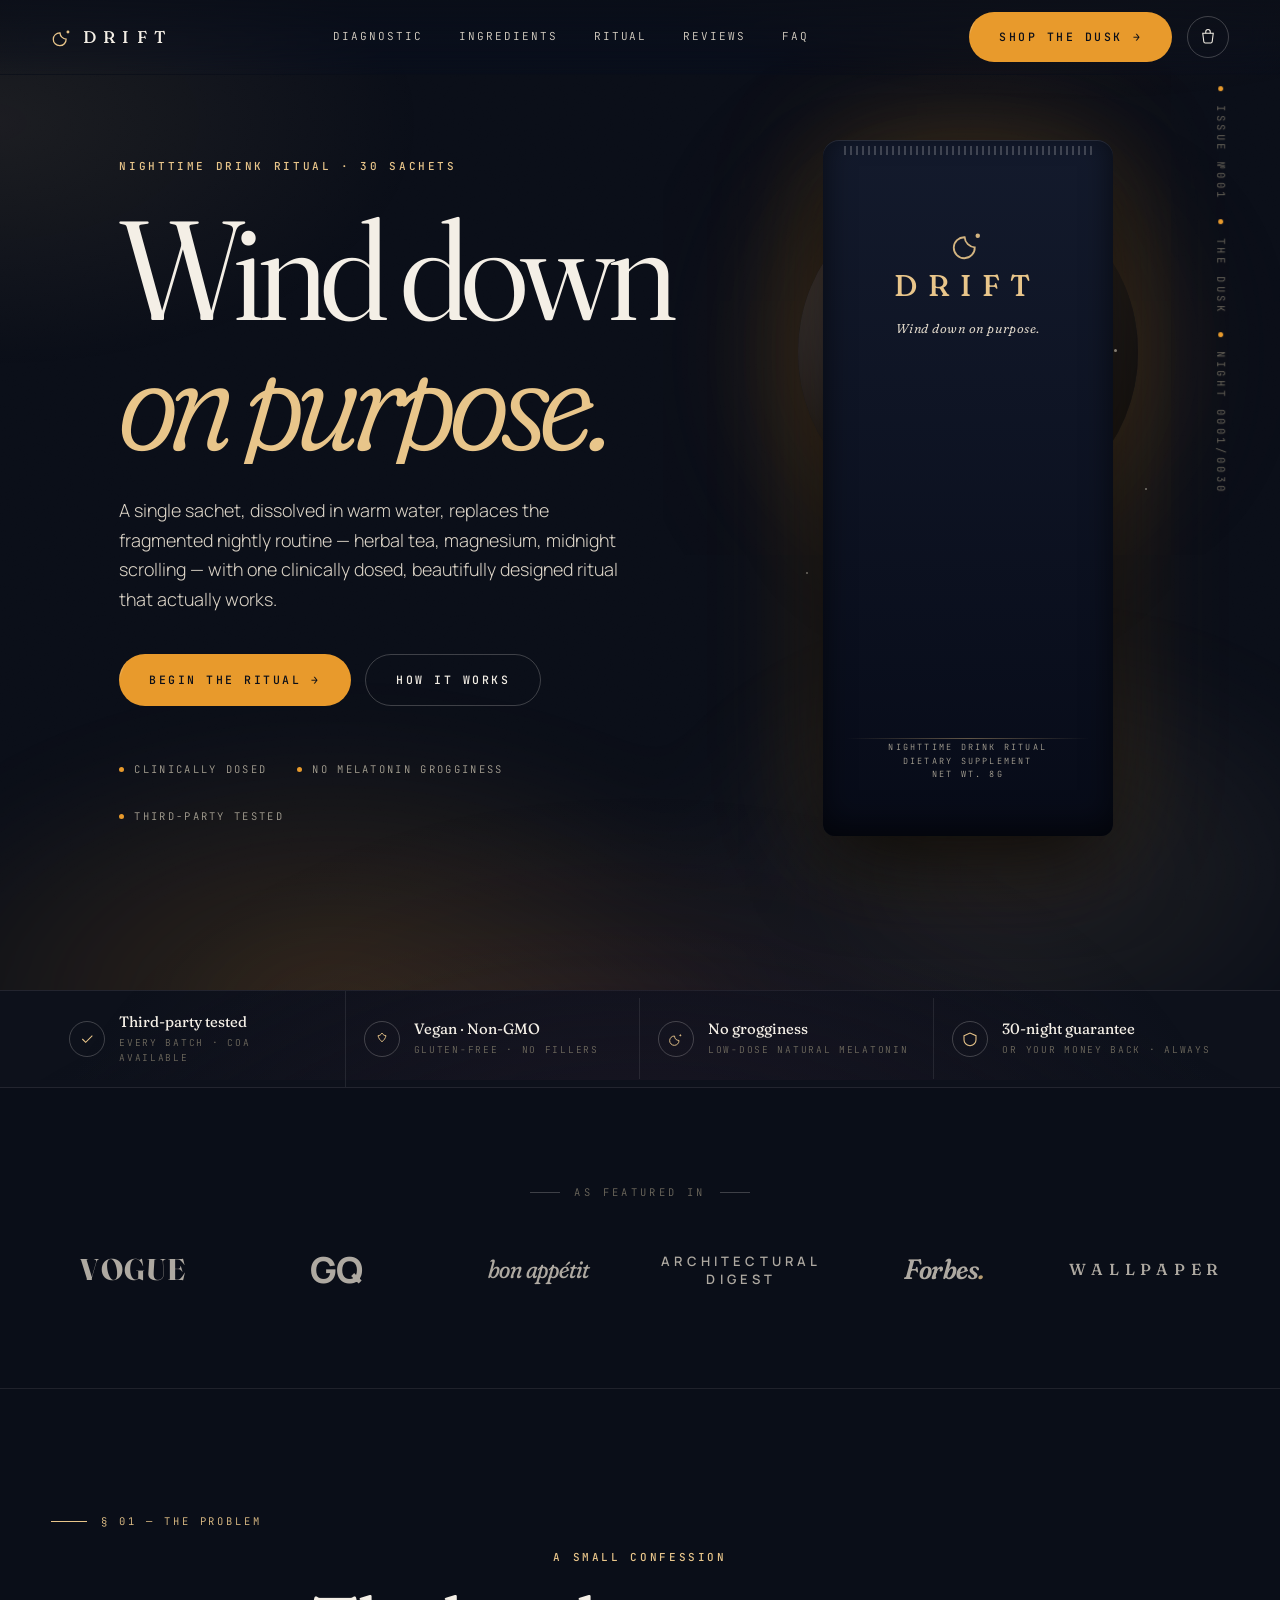
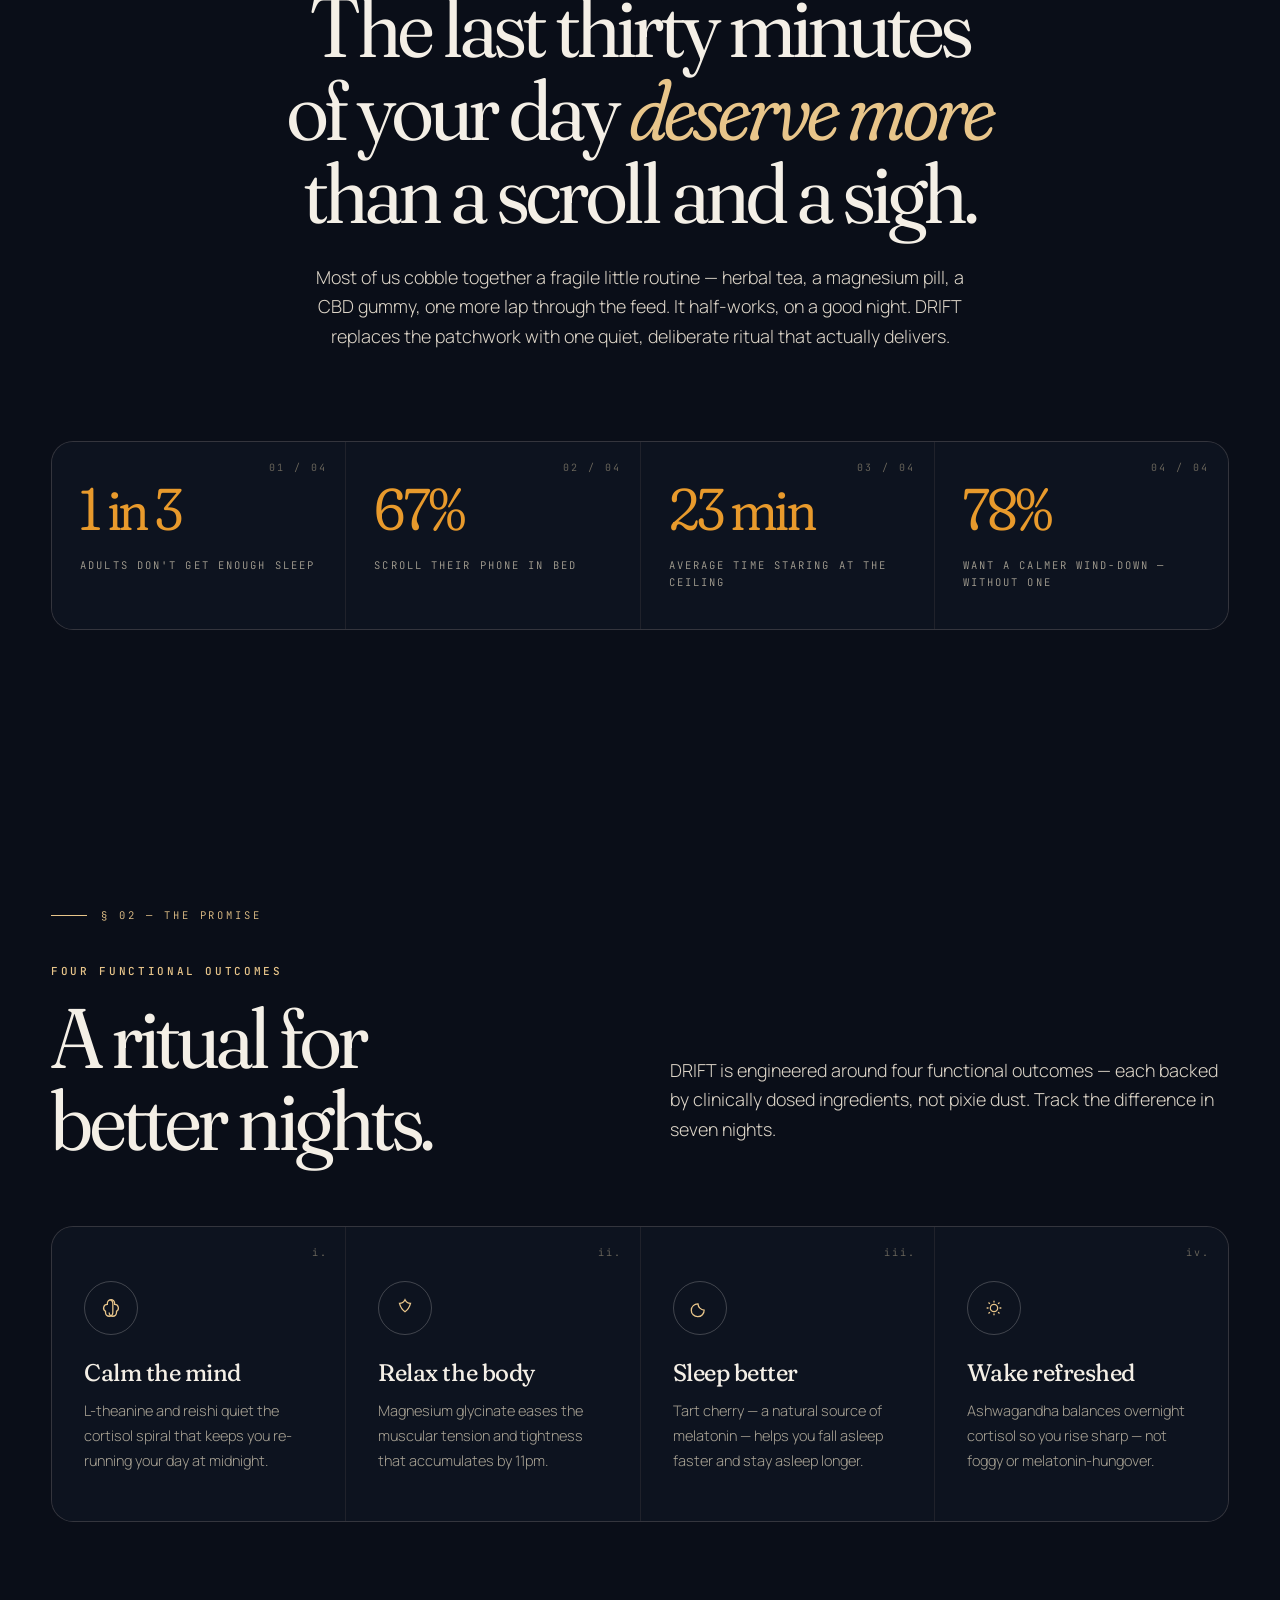
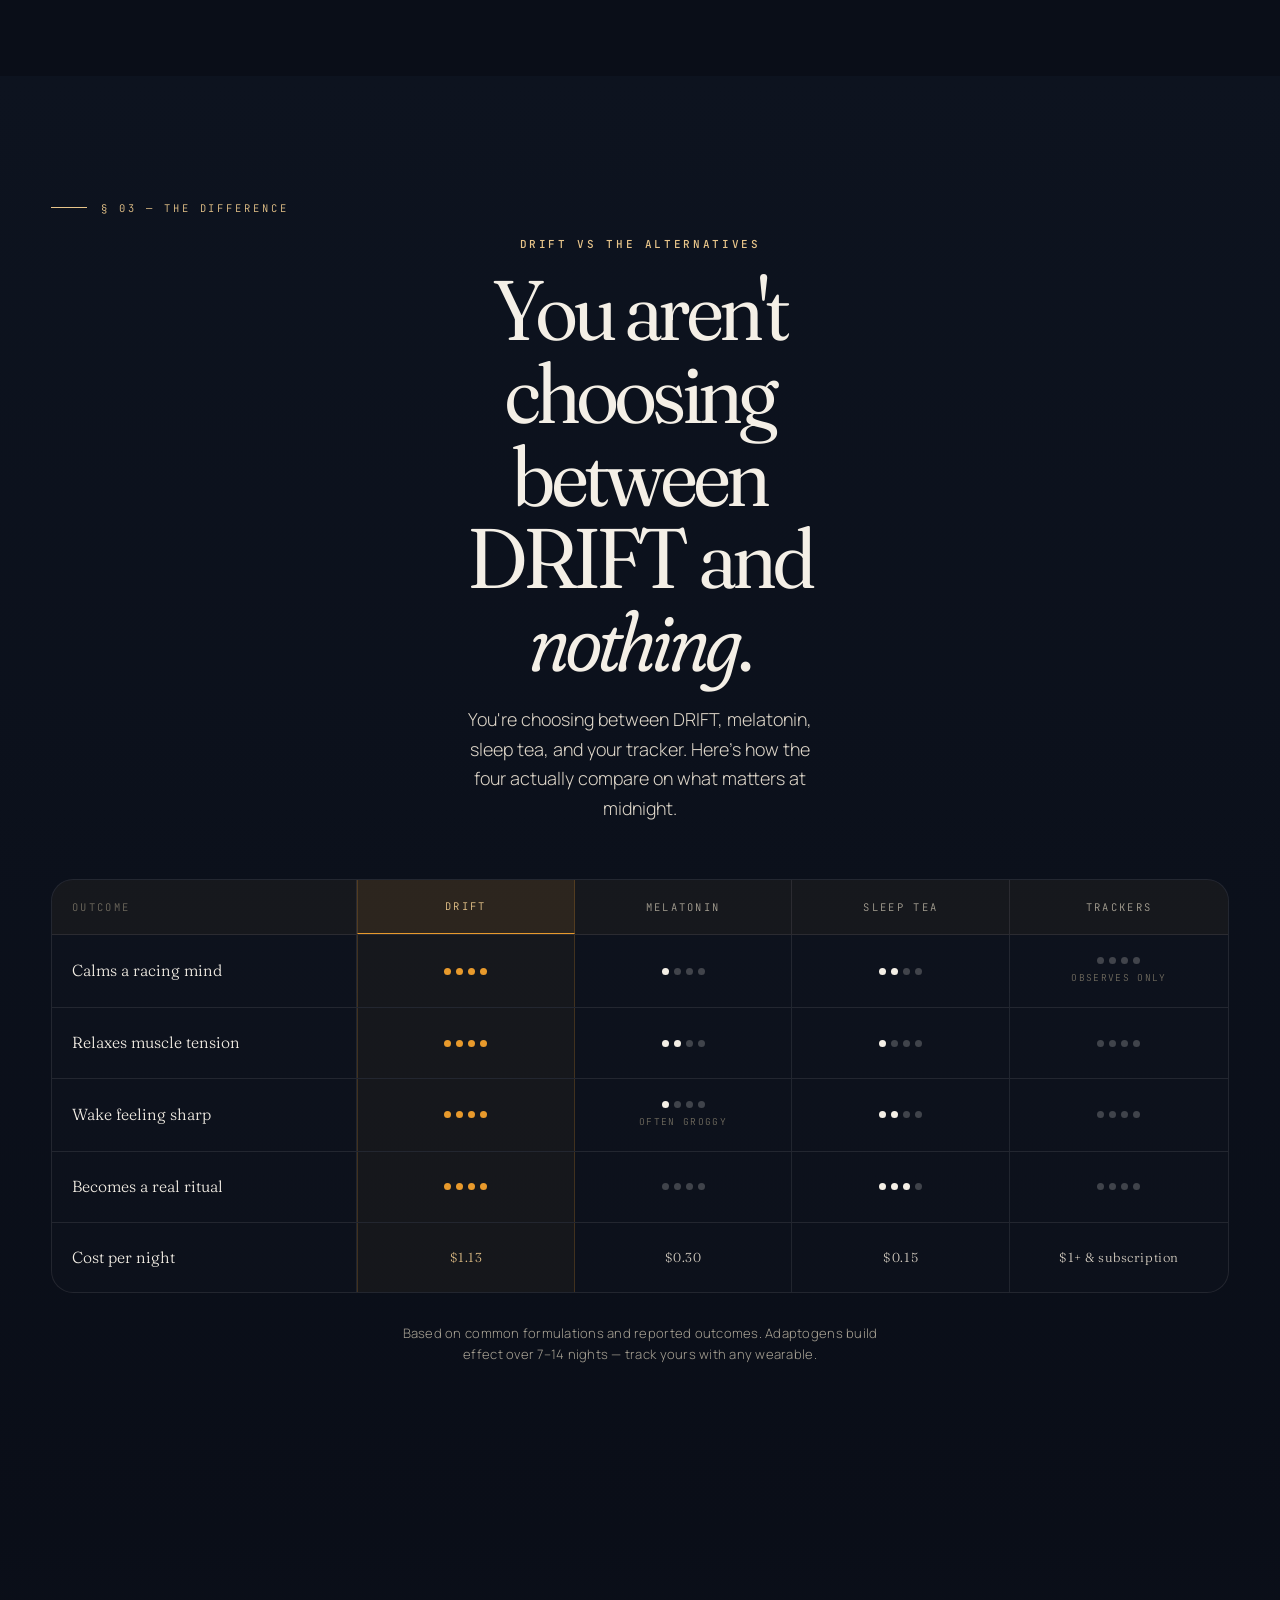
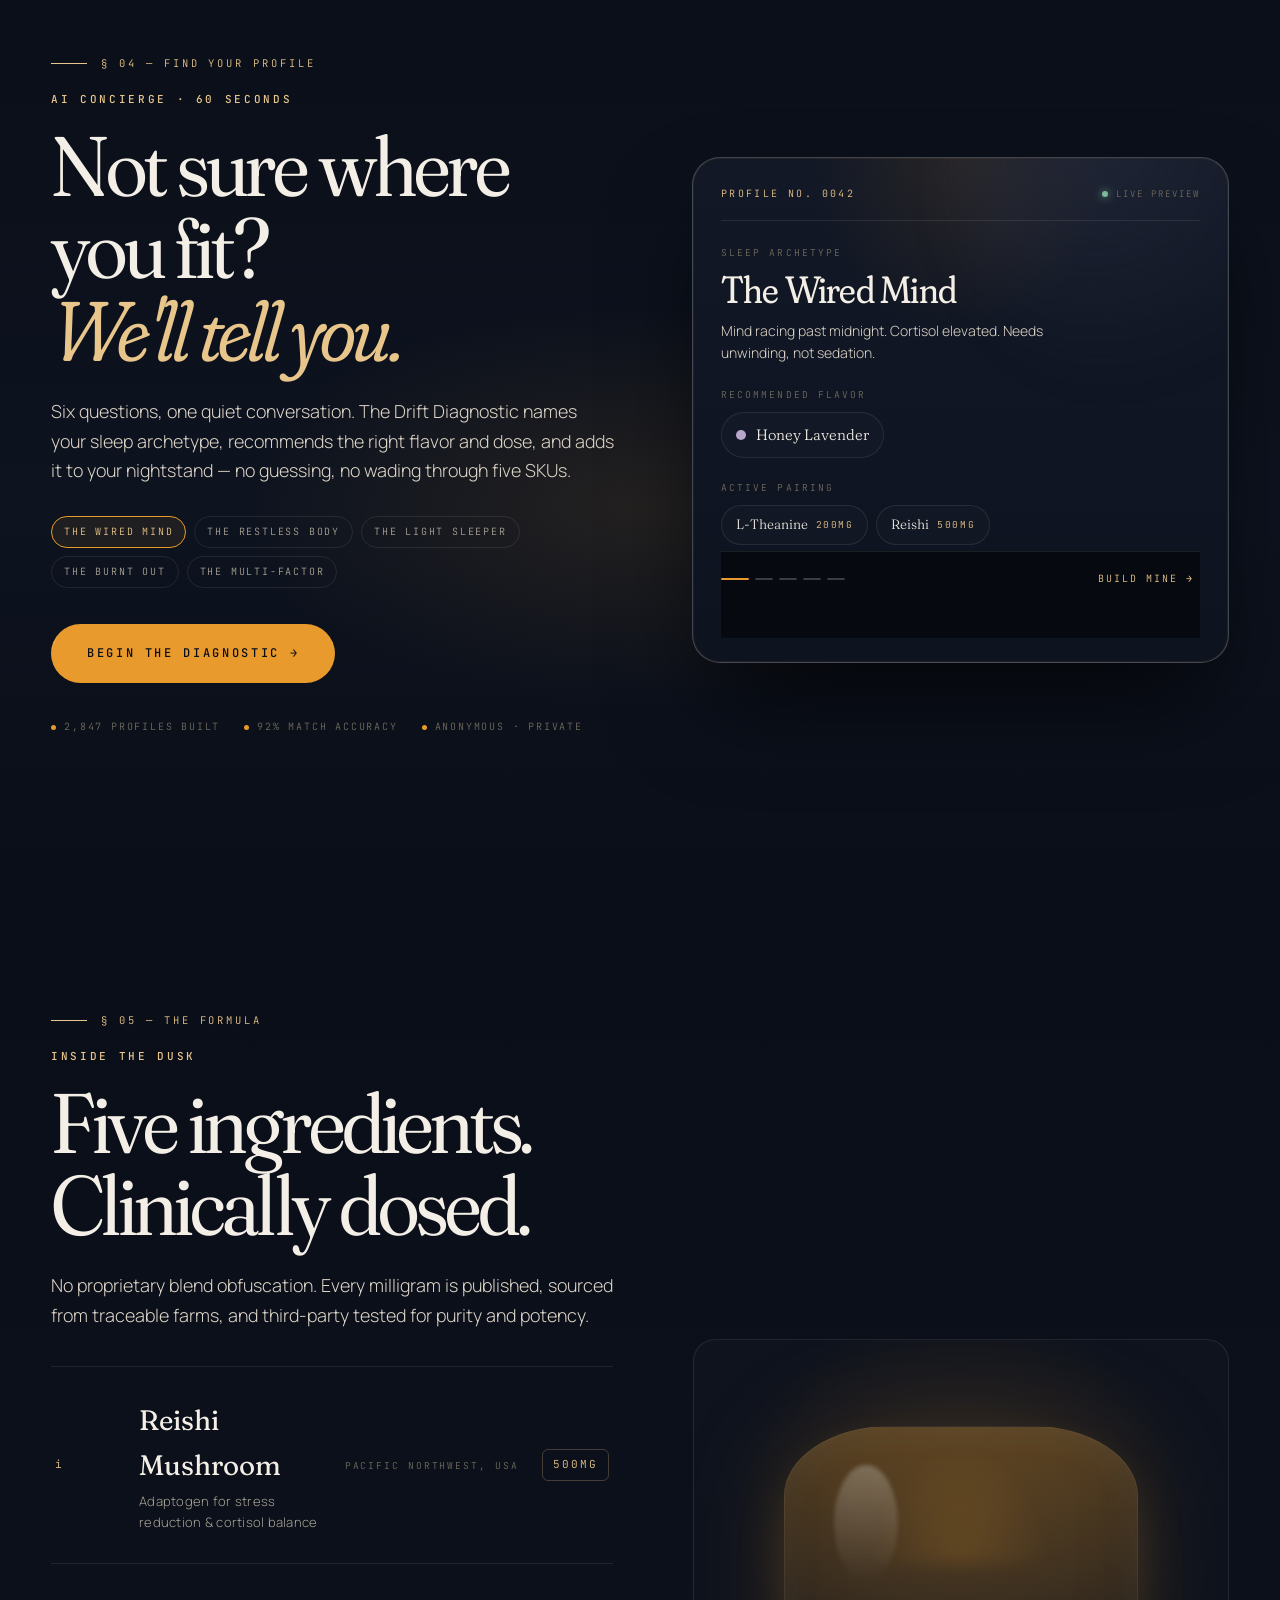
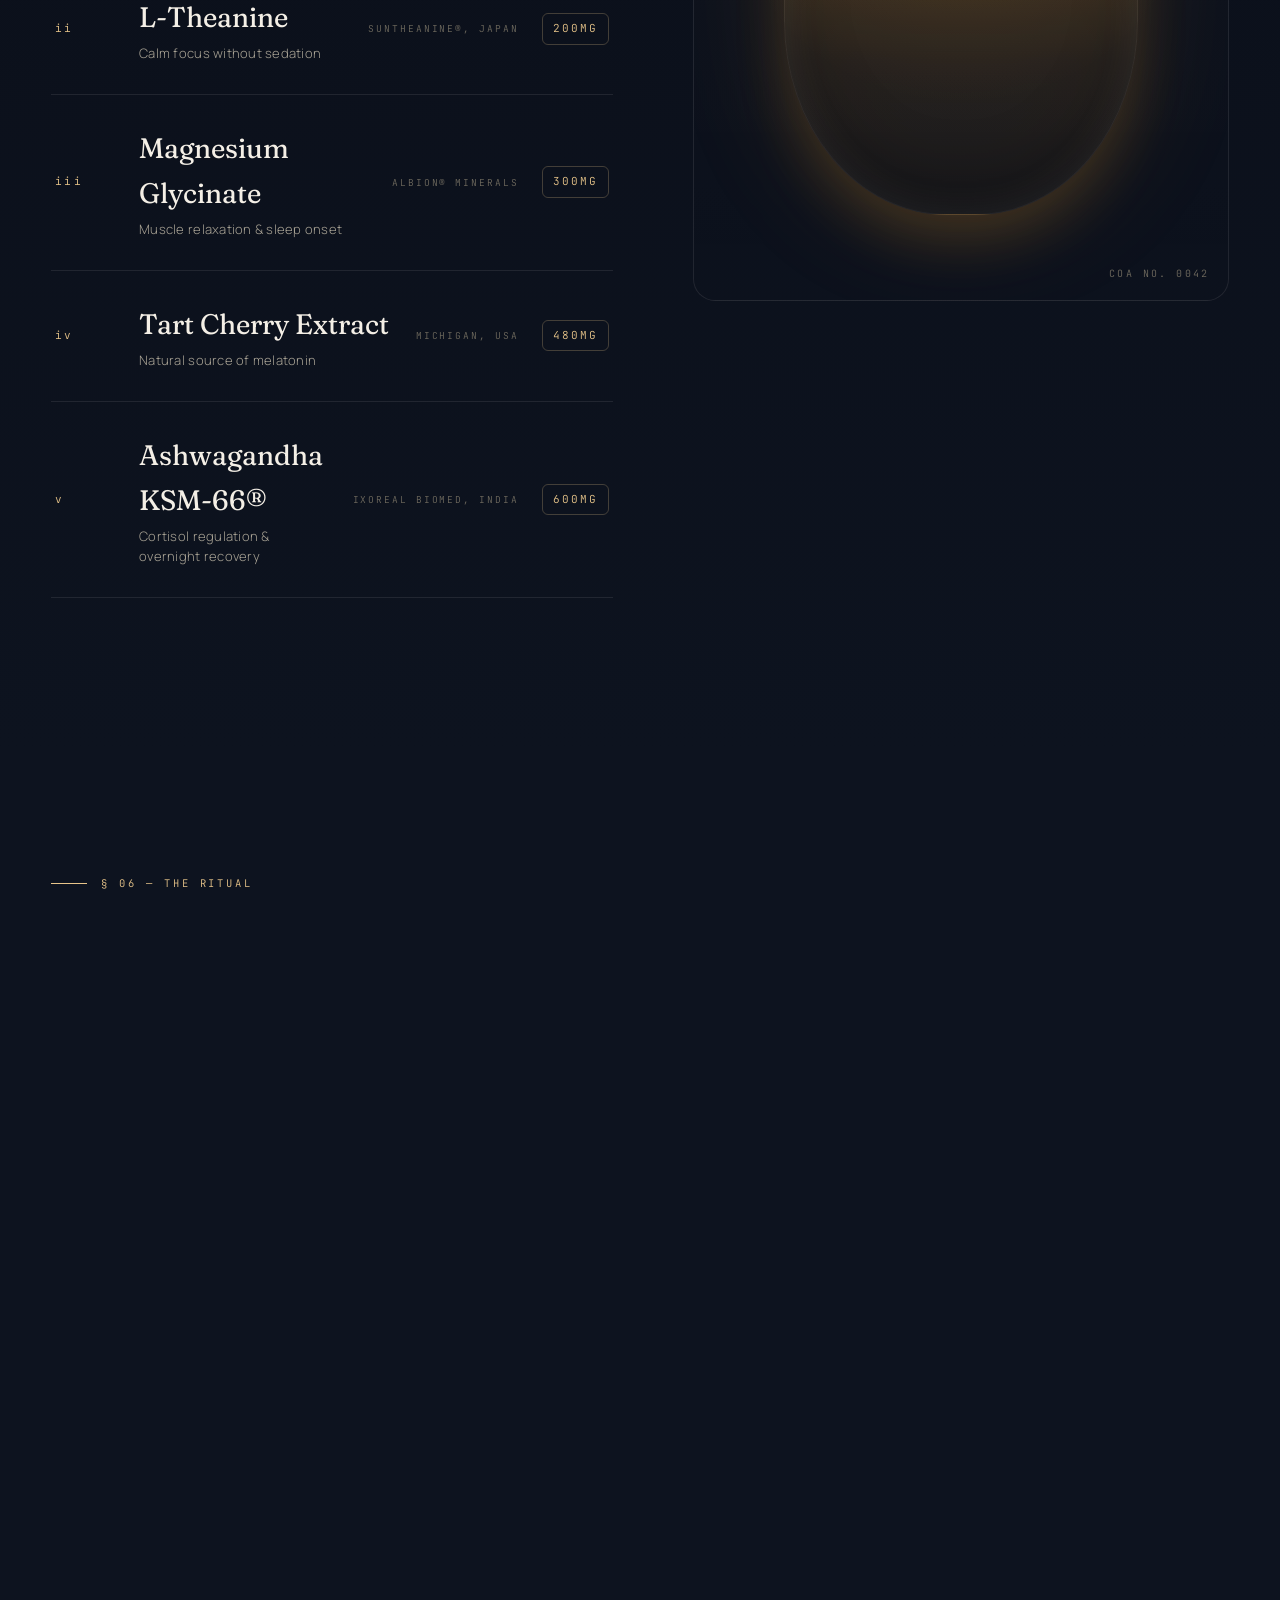
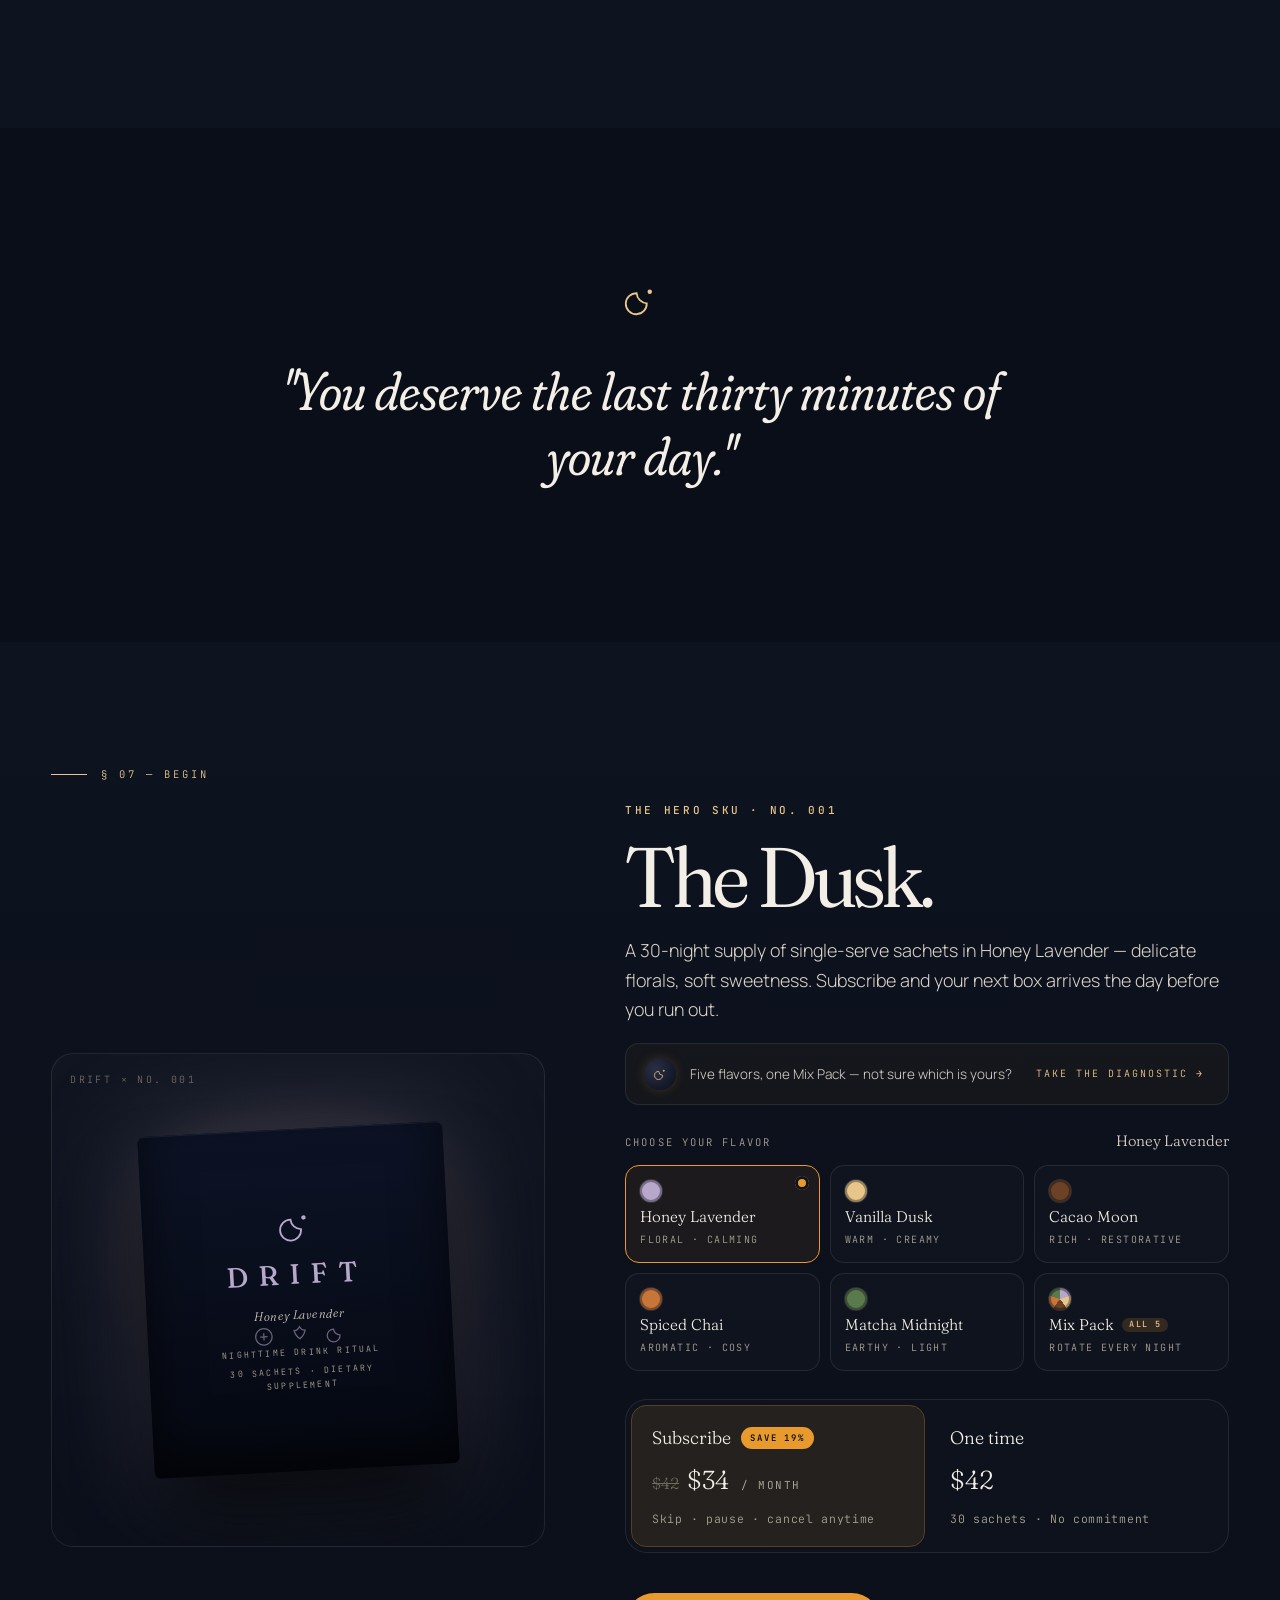
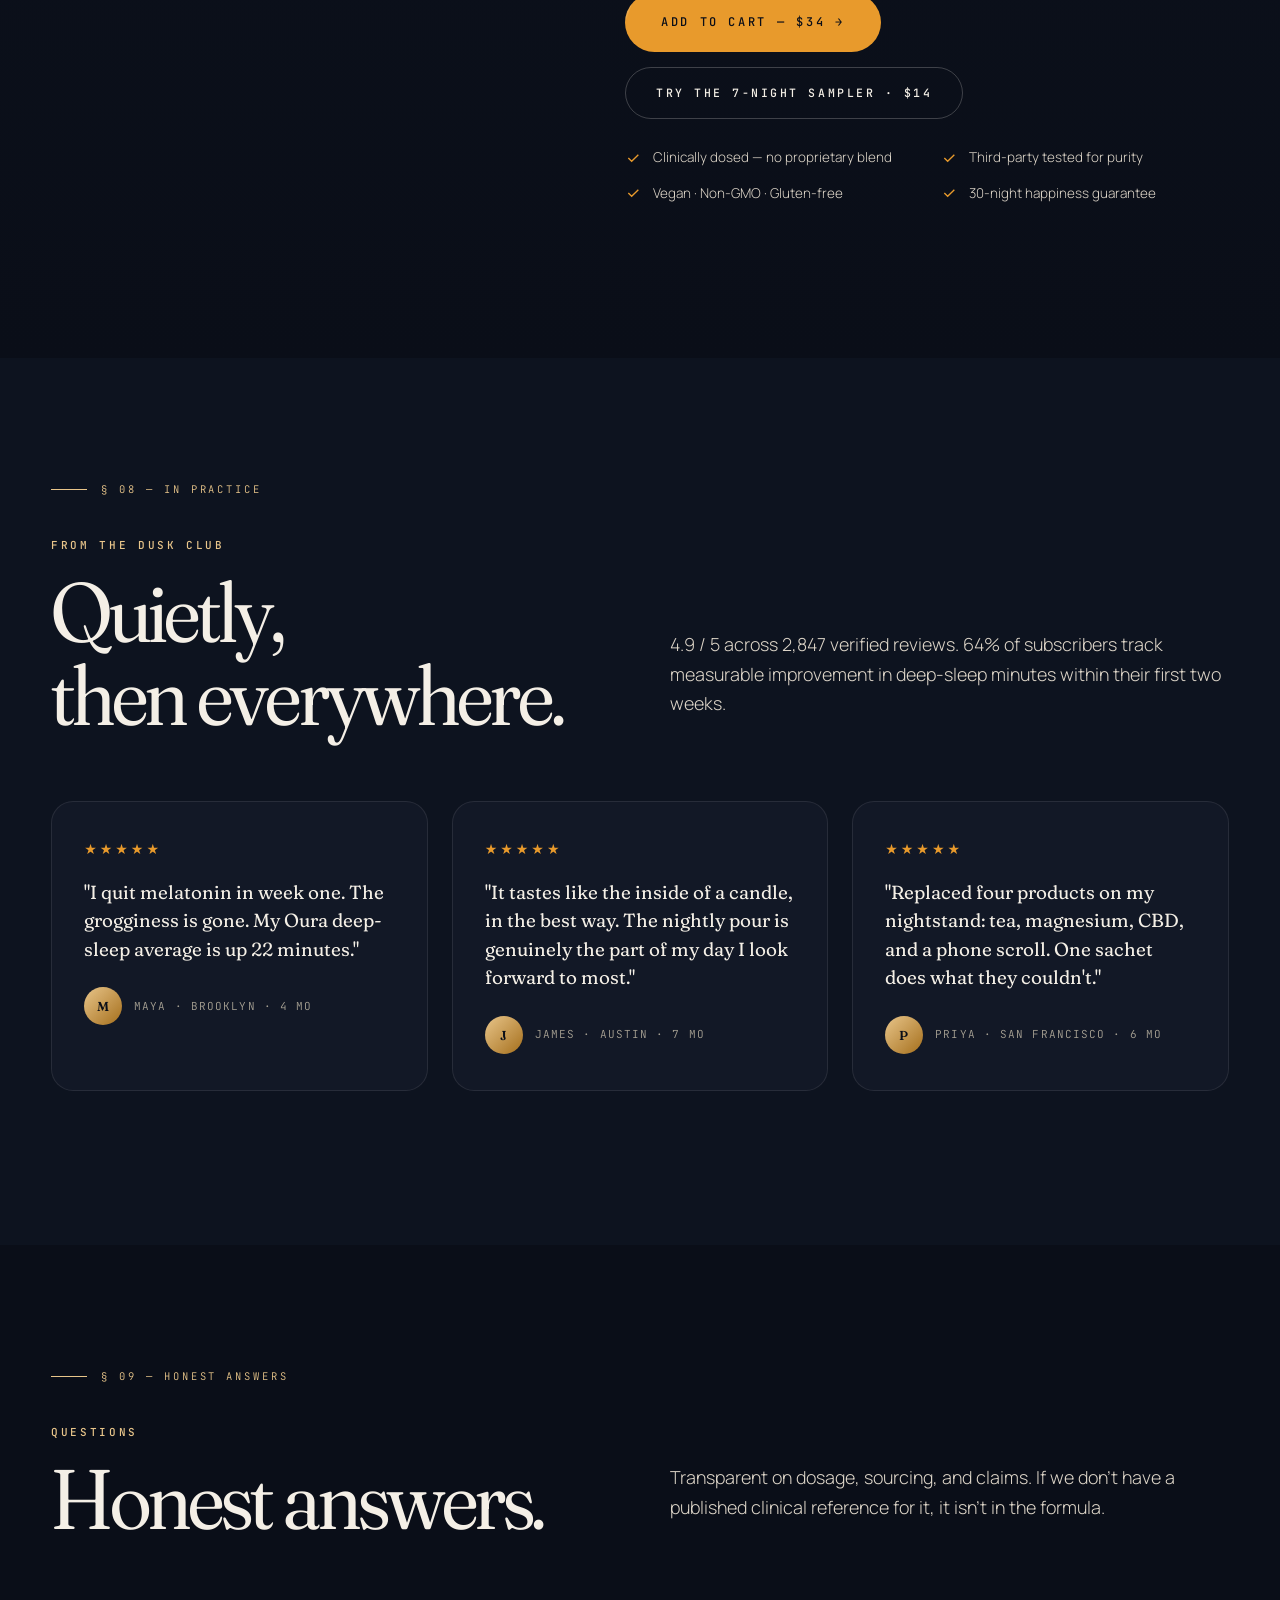
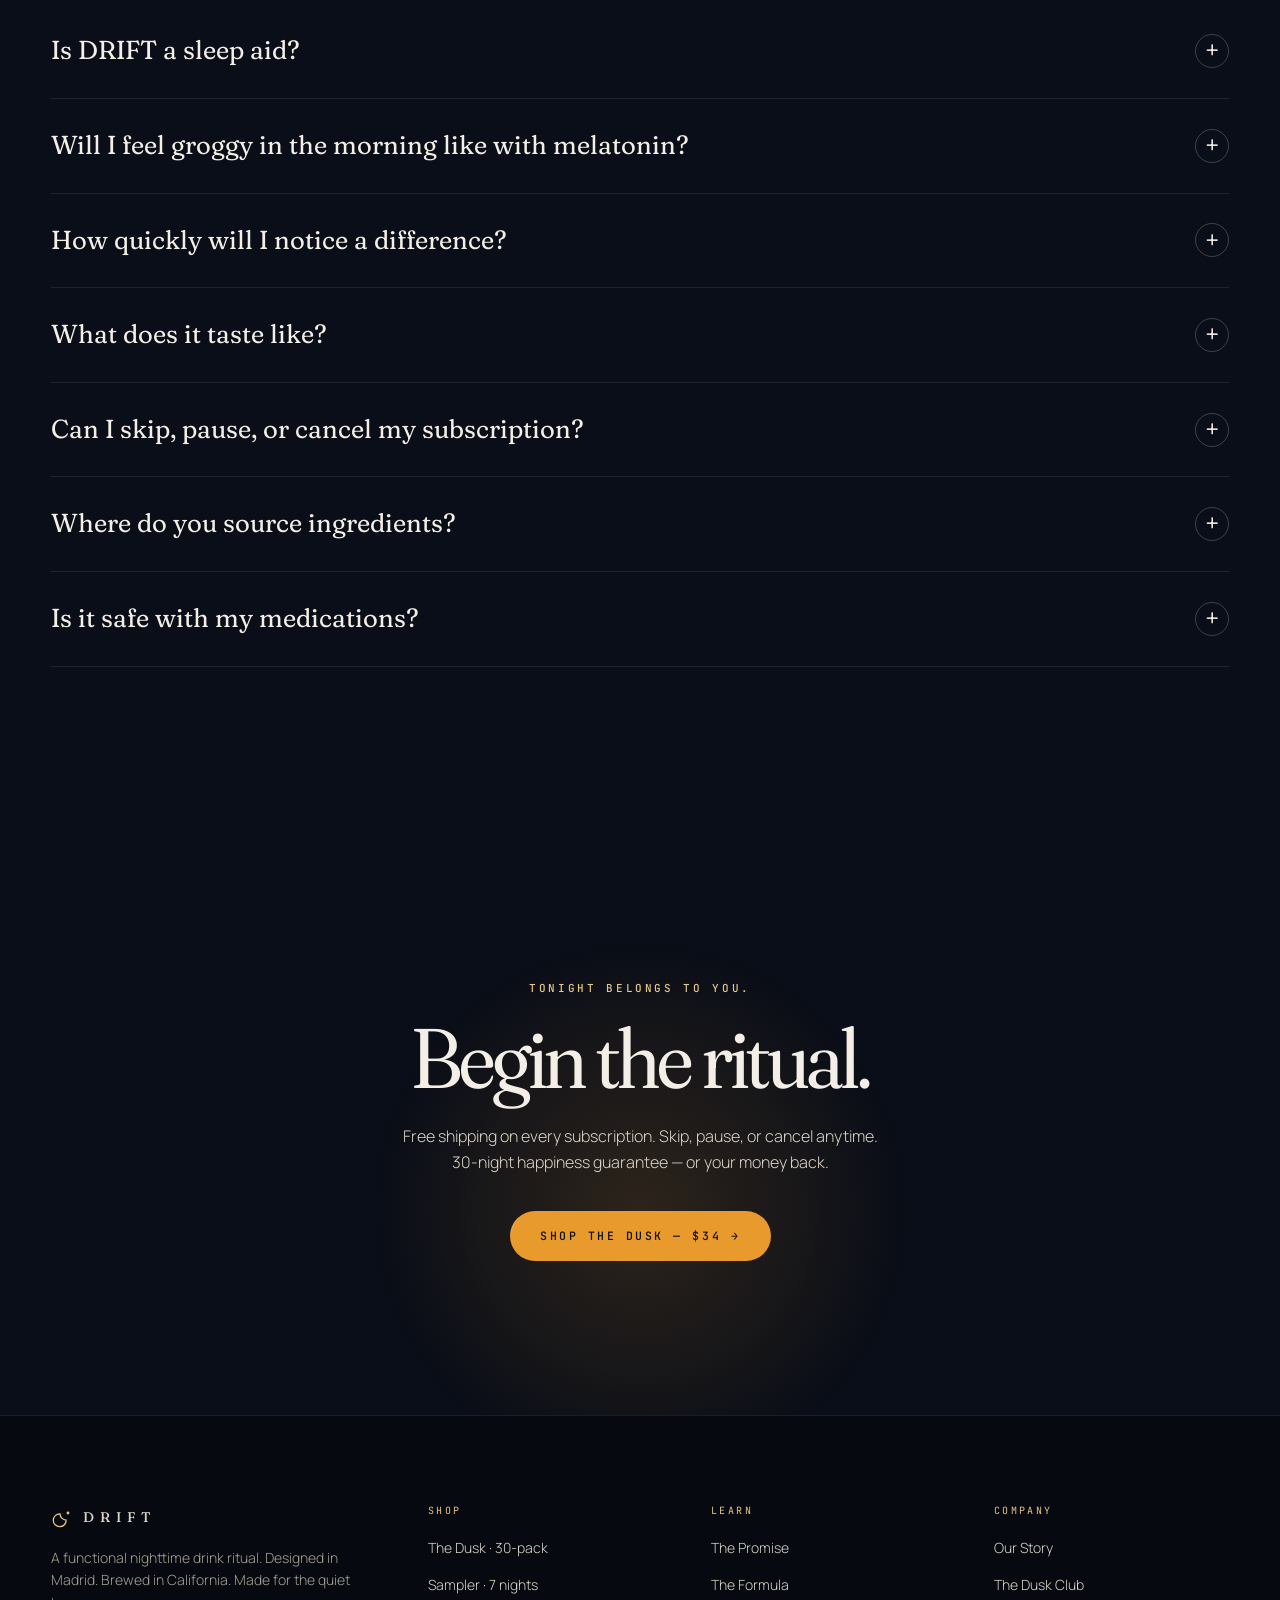
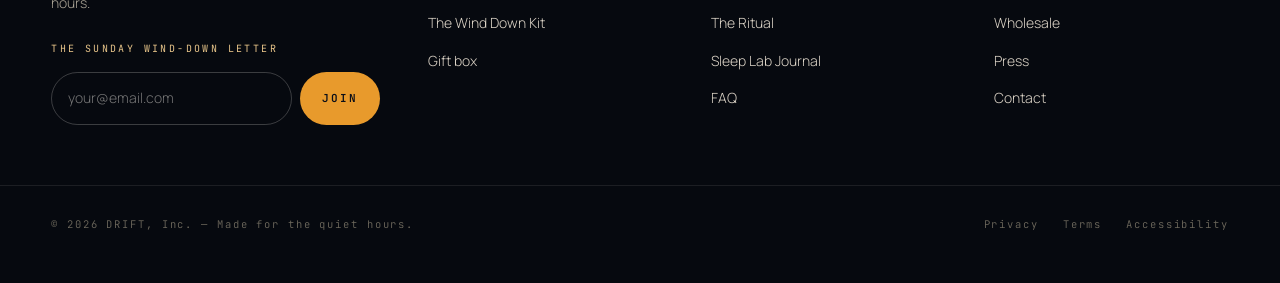
==== commit 2825cf89: "Diagnostic v2 + top UX polish Diagnostic - Welcome screen with intro + Start CTA. After a first run," ====
--- a/index.html
+++ b/index.html
@@ -26,7 +26,7 @@
 <link rel="preconnect" href="https://fonts.googleapis.com">
 <link rel="preconnect" href="https://fonts.gstatic.com" crossorigin>
 <link href="https://fonts.googleapis.com/css2?family=Fraunces:ital,opsz,wght,SOFT@0,9..144,300..700,0..100;1,9..144,300..700,0..100&family=Manrope:wght@200;300;400;500;600;700;800&family=JetBrains+Mono:wght@400;500;600&display=swap" rel="stylesheet">
-<link rel="stylesheet" href="assets/styles.css?v=20260506a">
+<link rel="stylesheet" href="assets/styles.css?v=20260506b">
 </head>
 <body>
 
@@ -869,8 +869,8 @@
   </div>
 </div>
 
-<script src="assets/app.js?v=20260506a"></script>
-<script src="assets/diagnostic.js?v=20260506a"></script>
+<script src="assets/app.js?v=20260506b"></script>
+<script src="assets/diagnostic.js?v=20260506b"></script>
 <script>
 (function(){
   const FLAVORS = {
--- a/assets/styles.css
+++ b/assets/styles.css
@@ -1622,13 +1622,14 @@
   font-family:var(--mono); font-size:11px; letter-spacing:.18em; color:var(--muted);
 }
 .dx-head .close{
-  width:32px; height:32px; border-radius:999px;
+  width:36px; height:36px; border-radius:999px;
   border:1px solid var(--hairline);
   display:flex; align-items:center; justify-content:center;
   color:var(--bone-dim); transition:all .2s;
   font-size:14px;
 }
 .dx-head .close:hover{ background:rgba(248,245,242,.05); color:var(--bone); border-color:var(--hairline-strong) }
+@media(max-width:560px){ .dx-head .close{ width:42px; height:42px; font-size:16px } }
 
 .dx-progress-bar{
   height:2px; background:var(--hairline); position:relative; overflow:hidden;
@@ -1831,6 +1832,257 @@
   font-family:var(--mono); font-size:9.5px; letter-spacing:.14em;
   text-transform:uppercase; color:var(--muted-2); text-align:center;
 }
+
+/* =========================================================
+   DIAGNOSTIC v2 — Welcome, Signal, Ranked, Match, Thinking
+   ========================================================= */
+
+/* Allow a wider modal for the richer result view */
+.dx-card{ width:min(720px, 100%) }
+
+/* Welcome */
+.dx-welcome{ text-align:left; padding:6px 0 4px }
+.dx-welcome-mark{
+  width:48px; height:48px; border-radius:50%;
+  display:flex; align-items:center; justify-content:center;
+  background: radial-gradient(circle at 35% 30%, rgba(232,154,44,.22), transparent 70%);
+  color:var(--amber); margin-bottom:14px;
+}
+.dx-welcome-mark svg{ width:24px; height:24px }
+.dx-welcome-h{
+  font-family:var(--serif); font-size:clamp(28px, 4vw, 36px);
+  margin:6px 0 12px; color:var(--bone); line-height:1.1;
+  font-variation-settings:"opsz" 48, "SOFT" 60, "wght" 400;
+}
+.dx-welcome-p{ color:var(--bone-dim); font-size:14.5px; line-height:1.7; margin:0 0 18px; max-width:54ch }
+.dx-welcome-list{ list-style:none; padding:0; margin:0 0 22px; display:flex; flex-direction:column; gap:10px }
+.dx-welcome-list li{
+  display:flex; align-items:center; gap:12px;
+  color:var(--bone-dim); font-size:13.5px;
+}
+.dx-welcome-list .dot{
+  width:6px; height:6px; border-radius:50%; background:var(--amber); flex:none;
+  box-shadow: 0 0 0 3px rgba(232,154,44,.16);
+}
+.dx-welcome-actions{ display:flex; align-items:center; gap:18px; flex-wrap:wrap }
+.dx-welcome-actions .btn{ padding:13px 22px; font-size:11px }
+.dx-link{
+  font-family:var(--mono); font-size:10.5px; letter-spacing:.16em;
+  text-transform:uppercase; color:var(--muted); transition:color .2s;
+  background:none; border:0; cursor:pointer; padding:6px 2px;
+}
+.dx-link:hover{ color:var(--bone) }
+
+/* Option key (1, 2, 3…) */
+.dx-option .opt-key{
+  width:22px; height:22px; border-radius:6px;
+  border:1px solid var(--hairline); flex:none;
+  display:flex; align-items:center; justify-content:center;
+  font-family:var(--mono); font-size:10.5px; color:var(--muted);
+  transition:all .2s;
+}
+.dx-option[aria-checked="true"] .opt-key{
+  border-color:var(--amber); color:var(--amber);
+}
+@media(max-width:560px){ .dx-option .opt-key{ display:none } }
+
+/* Live sleep signal */
+.dx-signal{
+  margin-top:24px; padding:14px 16px;
+  border:1px solid var(--hairline); border-radius:12px;
+  background:rgba(248,245,242,.018);
+}
+.dx-signal-head{
+  display:flex; align-items:baseline; justify-content:space-between; gap:16px;
+  margin-bottom:10px;
+}
+.dx-signal-head .lbl{
+  font-family:var(--mono); font-size:9.5px; letter-spacing:.2em;
+  text-transform:uppercase; color:var(--muted);
+}
+.dx-signal-head .reading{
+  font-family:var(--serif); font-style:italic; font-size:13px; color:var(--bone-dim);
+  font-variation-settings:"opsz" 24, "SOFT" 80;
+}
+.dx-signal-bars{
+  display:grid; grid-template-columns:repeat(4, 1fr); gap:10px;
+}
+@media(max-width:560px){ .dx-signal-bars{ grid-template-columns:repeat(2, 1fr); row-gap:8px } }
+.dx-sig .bar{
+  height:3px; border-radius:99px; background:var(--hairline);
+  position:relative; overflow:hidden;
+}
+.dx-sig .bar .fill{
+  position:absolute; left:0; top:0; bottom:0;
+  background:linear-gradient(90deg, var(--amber-soft), var(--amber));
+  transition: width .55s var(--ease-out);
+  border-radius:99px;
+}
+.dx-sig .cap{
+  display:flex; justify-content:space-between; align-items:baseline;
+  margin-top:6px; gap:8px;
+}
+.dx-sig .cap span:first-child{
+  font-family:var(--mono); font-size:9.5px; letter-spacing:.16em;
+  text-transform:uppercase; color:var(--bone-dim);
+}
+.dx-sig .cap .pct{
+  font-family:var(--mono); font-size:9.5px; color:var(--muted);
+}
+
+/* Thinking screen — minimal orb */
+.dx-thinking{
+  display:flex; flex-direction:column; align-items:center; justify-content:center;
+  text-align:center; min-height:300px; gap:22px;
+}
+.dx-think-orb{
+  width:60px; height:60px; border-radius:50%;
+  background: radial-gradient(circle at 35% 35%, rgba(232,154,44,.7), rgba(232,154,44,.1) 60%, transparent 80%);
+  box-shadow: 0 0 60px rgba(232,154,44,.3);
+  animation: dxOrb 2.4s ease-in-out infinite;
+}
+@keyframes dxOrb{ 0%,100%{ transform:scale(1); opacity:.85 } 50%{ transform:scale(1.18); opacity:1 } }
+.dx-think-line{
+  font-family:var(--serif); font-style:italic; font-size:18px; color:var(--bone-dim);
+  font-variation-settings:"opsz" 24, "SOFT" 90, "wght" 380;
+  transition: opacity .25s;
+  margin:0;
+}
+
+/* Result — match meter */
+.dx-result-head{ }
+.dx-result-title{
+  font-family:var(--serif); font-size:clamp(28px, 4vw, 36px);
+  line-height:1.1; margin:8px 0 12px; color:var(--bone);
+  font-variation-settings:"opsz" 48, "SOFT" 60, "wght" 400;
+}
+.dx-match-row{
+  display:flex; align-items:center; gap:14px;
+  margin-bottom:6px;
+}
+.dx-match-meter{
+  flex:1; height:4px; background:var(--hairline); border-radius:99px; overflow:hidden;
+  position:relative;
+}
+.dx-match-meter .fill{
+  position:absolute; left:0; top:0; bottom:0; width:0%;
+  background:linear-gradient(90deg, var(--amber-soft), var(--amber));
+  border-radius:99px;
+  animation: dxMatch 1s var(--ease-out) forwards;
+}
+@keyframes dxMatch{ from{ width:0 } }
+.dx-match-pct{
+  font-family:var(--mono); font-size:11px; letter-spacing:.16em;
+  text-transform:uppercase; color:var(--amber-soft); flex:none;
+}
+
+.dx-result-blurb{
+  color:var(--bone-dim); font-size:14.5px; line-height:1.7;
+  margin:14px 0 22px; max-width:60ch;
+}
+
+/* Ranked flavor matches */
+.dx-ranked-head{
+  display:flex; align-items:baseline; justify-content:space-between; gap:14px;
+  margin-bottom:10px;
+}
+.dx-ranked-hint{
+  font-family:var(--mono); font-size:10px; letter-spacing:.18em;
+  text-transform:uppercase; color:var(--muted-2);
+}
+.dx-ranked{
+  display:flex; flex-direction:column; gap:8px; margin-bottom:22px;
+}
+.dx-flavor{
+  display:flex; align-items:center; gap:14px;
+  padding:14px 16px;
+  border:1px solid var(--hairline); border-radius:12px;
+  background:rgba(248,245,242,.015);
+  text-align:left; transition: border-color .2s, background .2s;
+  width:100%;
+}
+.dx-flavor:hover{ border-color:var(--hairline-strong); background:rgba(248,245,242,.04) }
+.dx-flavor[aria-checked="true"]{
+  border-color:var(--amber); background:rgba(232,154,44,.06);
+}
+.dx-flavor-rank{
+  font-family:var(--mono); font-size:10.5px; letter-spacing:.16em;
+  color:var(--muted); width:18px; text-align:center; flex:none;
+}
+.dx-flavor[aria-checked="true"] .dx-flavor-rank{ color:var(--amber) }
+.dx-flavor-sw{
+  width:24px; height:24px; border-radius:50%; flex:none;
+  box-shadow: 0 0 0 1px rgba(248,245,242,.14), inset 0 0 0 2px rgba(0,0,0,.35);
+}
+.dx-flavor-info{ flex:1; display:flex; flex-direction:column; gap:2px; min-width:0 }
+.dx-flavor-name{
+  font-family:var(--serif); font-size:15.5px; color:var(--bone);
+  font-variation-settings:"opsz" 24, "SOFT" 60;
+}
+.dx-flavor-desc{
+  font-family:var(--mono); font-size:10px; letter-spacing:.14em;
+  text-transform:uppercase; color:var(--muted);
+}
+.dx-flavor-tag{
+  font-family:var(--mono); font-size:9.5px; letter-spacing:.18em;
+  text-transform:uppercase; color:var(--muted-2);
+  padding:4px 9px; border-radius:99px; border:1px solid var(--hairline);
+  flex:none; white-space:nowrap;
+}
+.dx-flavor[aria-checked="true"] .dx-flavor-tag{
+  color:var(--amber); border-color:rgba(232,154,44,.4);
+}
+
+/* Recommendation panel */
+.dx-rec{
+  margin-top:6px;
+  border:1px solid var(--hairline); border-radius:14px;
+  padding:18px 20px;
+  background:rgba(232,154,44,.05);
+  display:flex; align-items:center; justify-content:space-between; gap:18px;
+  flex-wrap:wrap;
+}
+.dx-rec .rec-info{ flex:1; min-width:220px }
+.dx-rec .rec-label{
+  font-family:var(--mono); font-size:9.5px; letter-spacing:.18em;
+  text-transform:uppercase; color:var(--muted);
+}
+.dx-rec .rec-flavor{
+  font-family:var(--serif); font-size:19px; color:var(--bone);
+  margin-top:4px;
+  font-variation-settings:"opsz" 24, "SOFT" 60;
+}
+.dx-plan-toggle{
+  display:inline-flex; gap:6px; margin-top:10px;
+  padding:4px; border:1px solid var(--hairline); border-radius:99px;
+}
+.dx-plan{
+  font-family:var(--mono); font-size:10px; letter-spacing:.14em;
+  text-transform:uppercase; color:var(--bone-dim);
+  padding:7px 12px; border-radius:99px;
+  display:inline-flex; align-items:center; gap:6px;
+  transition: background .2s, color .2s;
+}
+.dx-plan:hover{ color:var(--bone) }
+.dx-plan[aria-checked="true"]{
+  background:var(--amber); color:var(--ink);
+}
+.dx-plan-price{
+  font-weight:600; letter-spacing:.06em;
+}
+.dx-plan[aria-checked="true"] .dx-plan-price{ color:var(--ink) }
+
+.dx-result-actions{
+  display:flex; flex-direction:column; align-items:flex-end; gap:8px;
+}
+@media(max-width:560px){
+  .dx-result-actions{ width:100%; align-items:stretch }
+  .dx-result-actions .btn{ width:100% }
+  .dx-result-actions .dx-link{ text-align:center }
+  .dx-rec{ padding:18px }
+  .dx-flavor-tag{ display:none }
+}
+.dx-result-actions .btn{ padding:12px 22px; font-size:11px; white-space:nowrap }
 
 /* =========================================================
    MOBILE OPTIMIZATIONS — UI/UX pass
@@ -2063,6 +2315,8 @@
   /* Toast — pull above keyboard / nav */
   .toast-wrap{ bottom:14px; left:14px; right:14px; transform:none; align-items:stretch }
   .toast{ width:100%; justify-content:center }
+  /* When sticky cart is visible, lift the toast above it */
+  body:has(.sticky-cart.show) .toast-wrap{ bottom: calc(86px + env(safe-area-inset-bottom)) }
 
   /* Logo / brand on tight nav */
   .nav-inner{ height:64px }
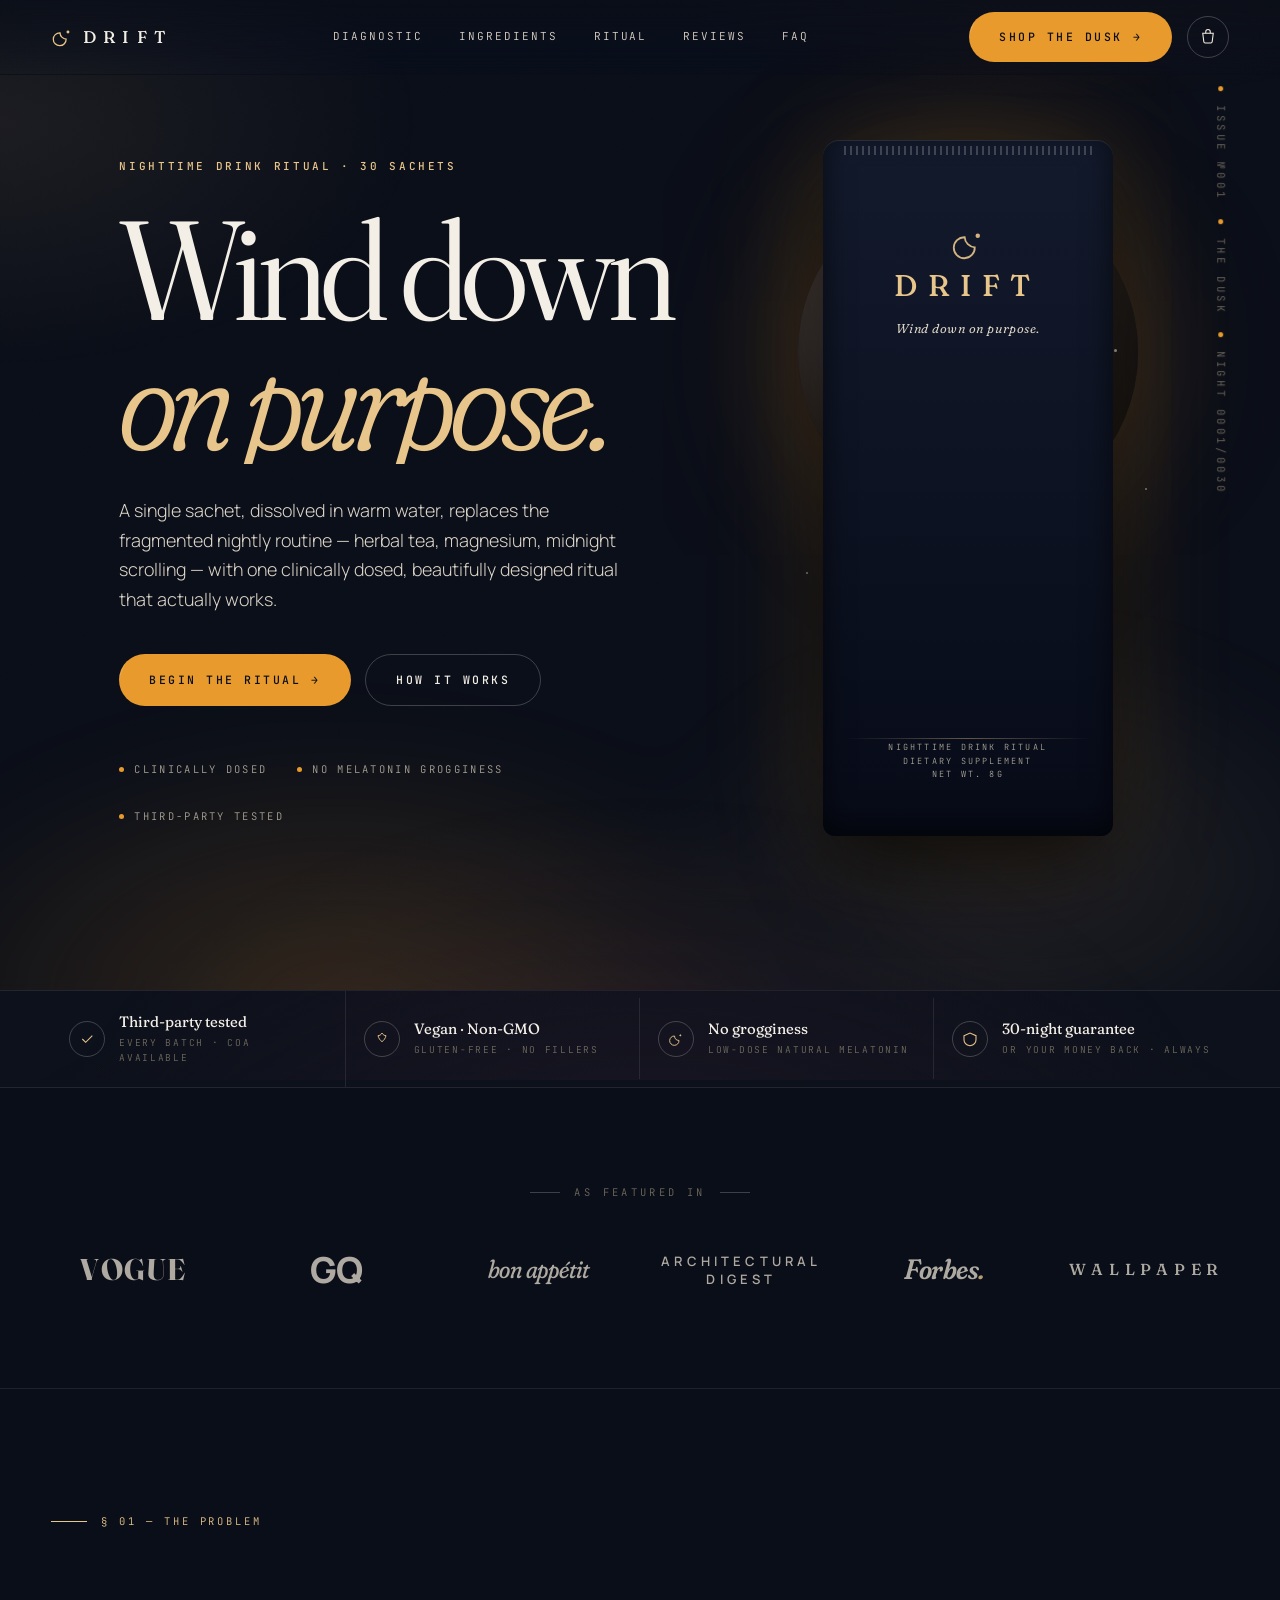
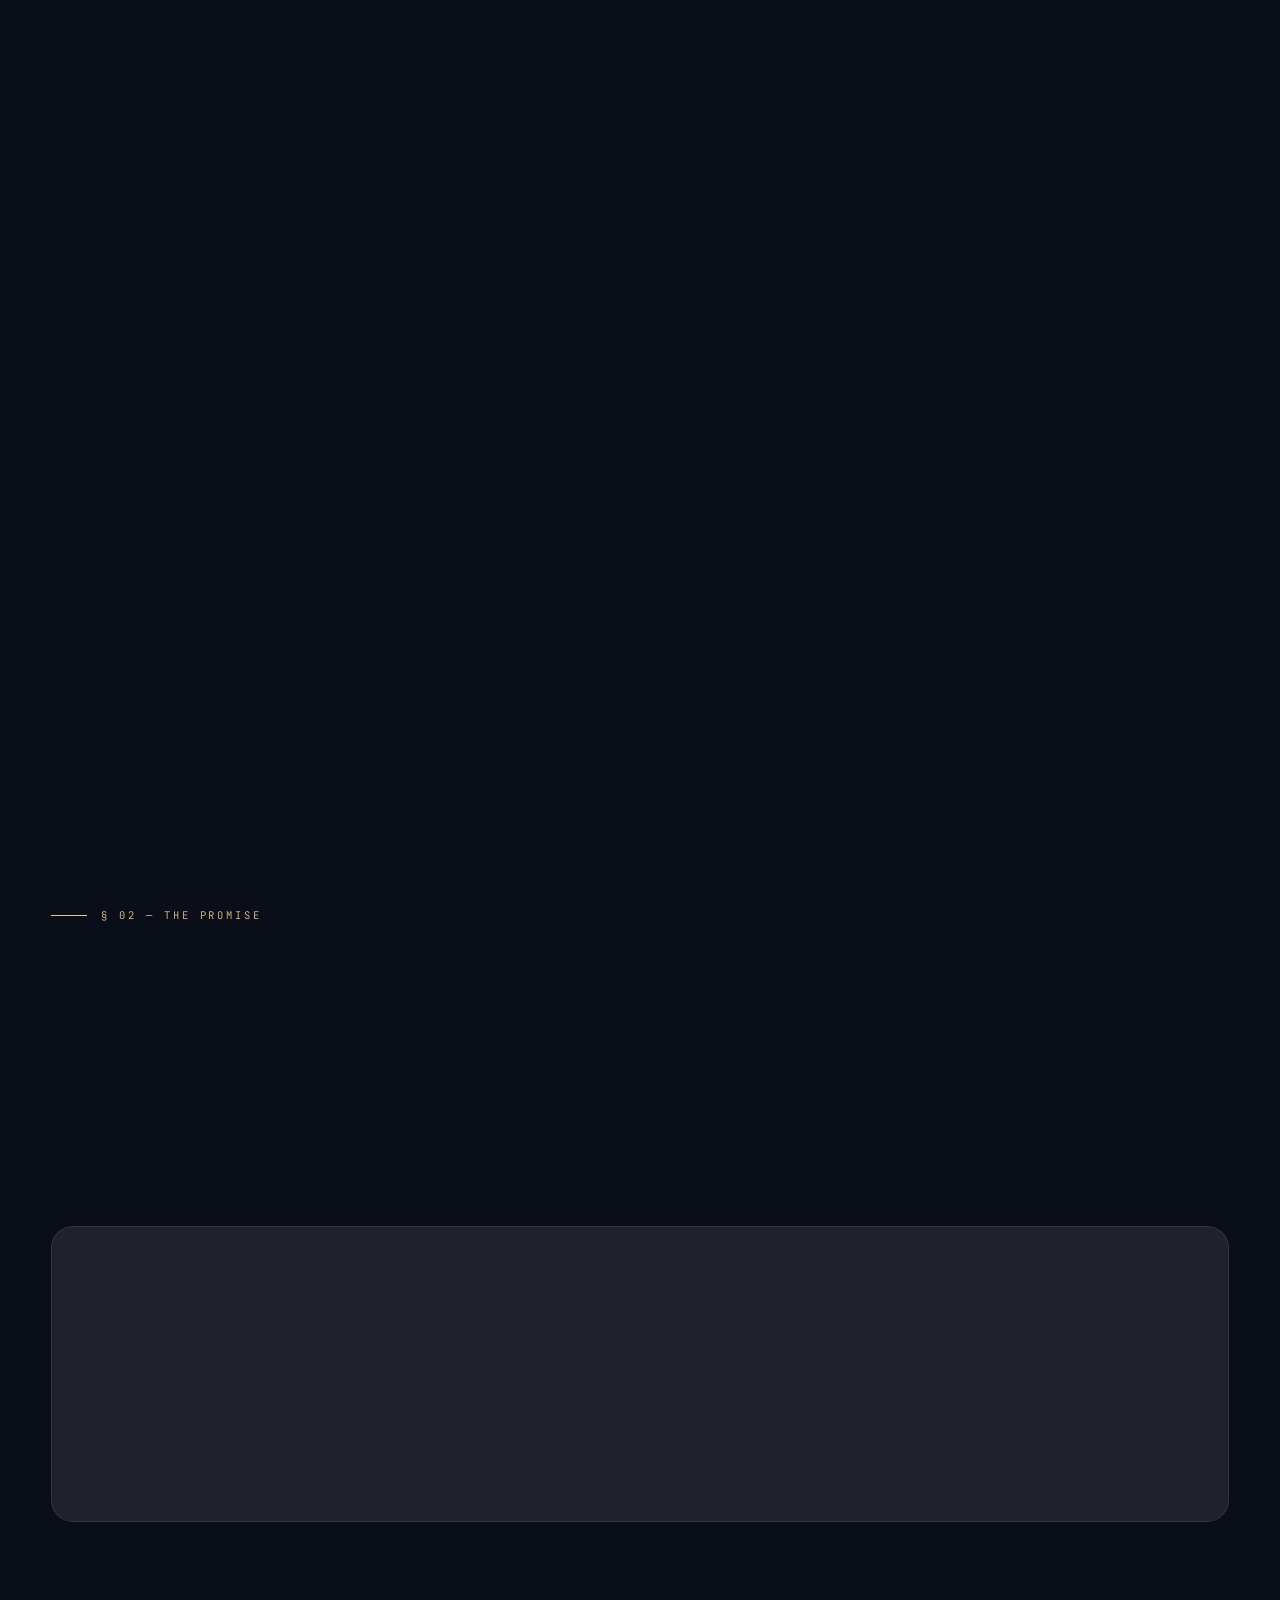
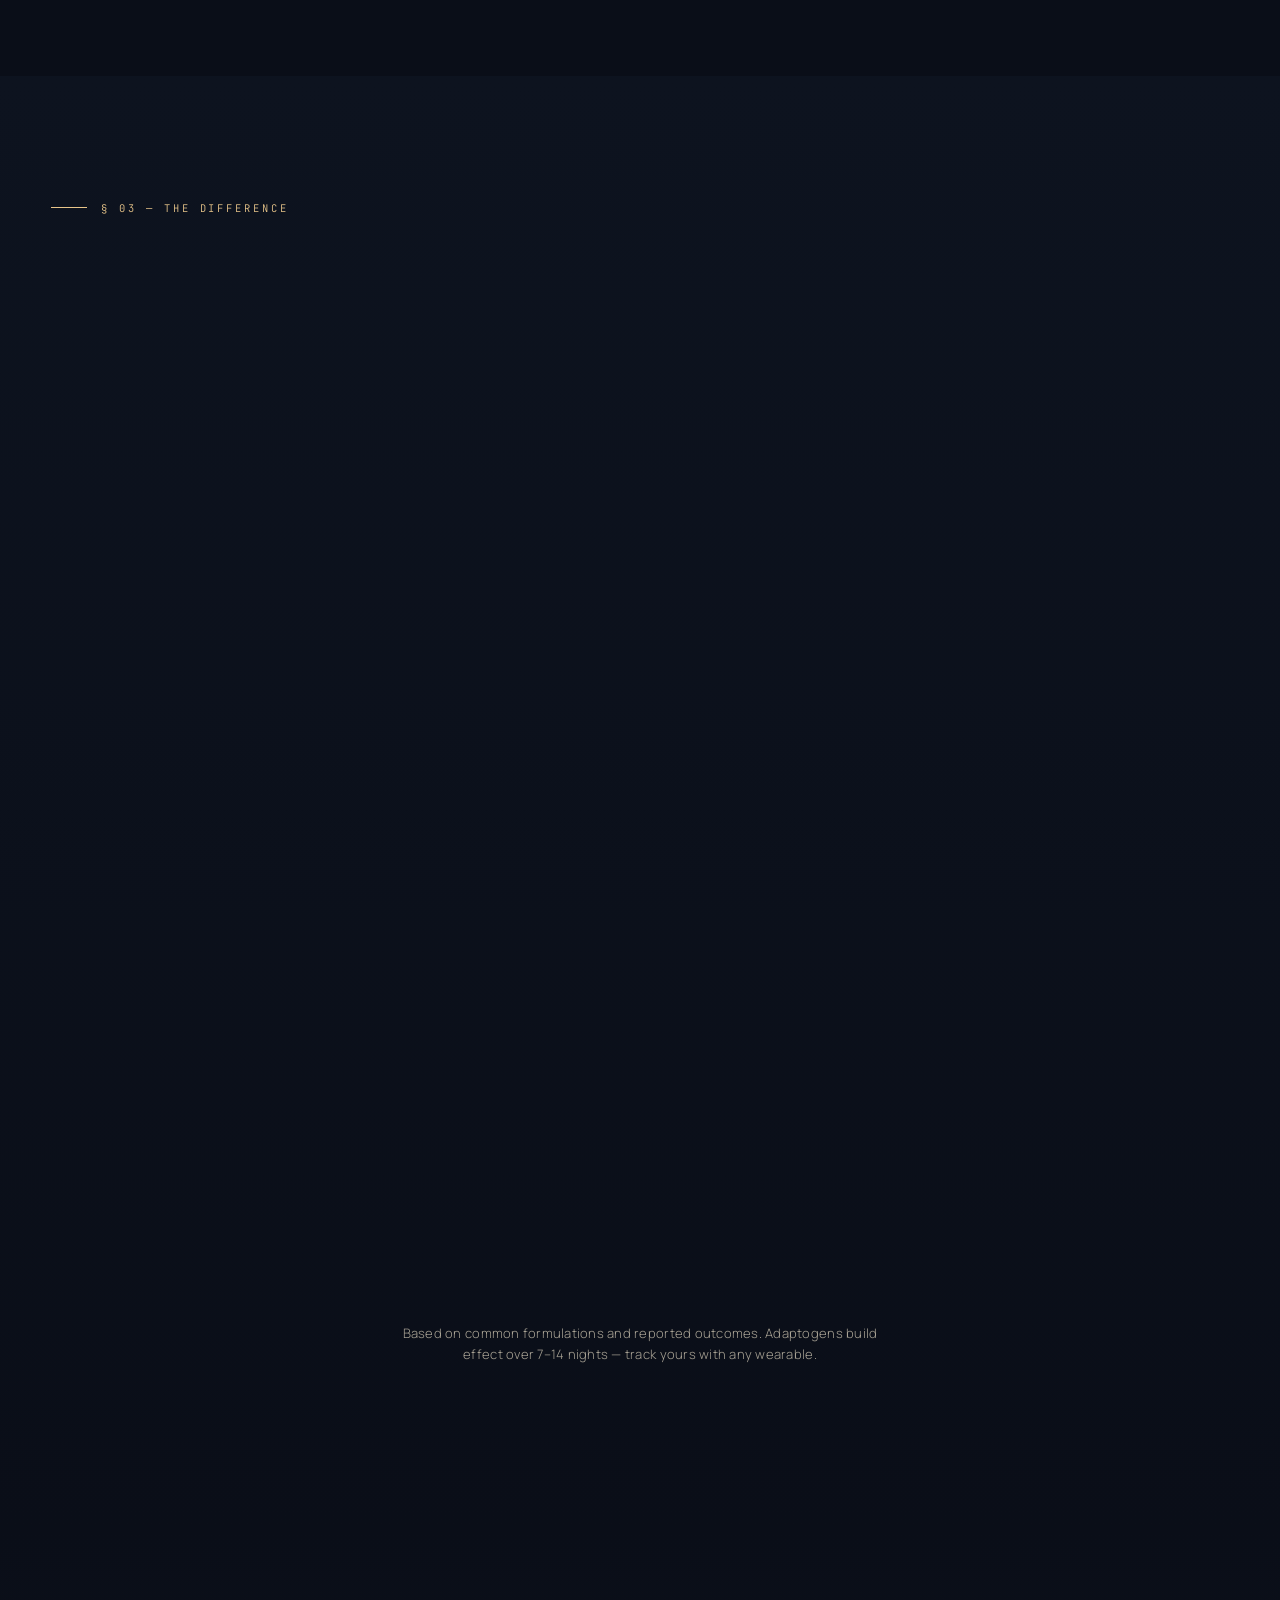
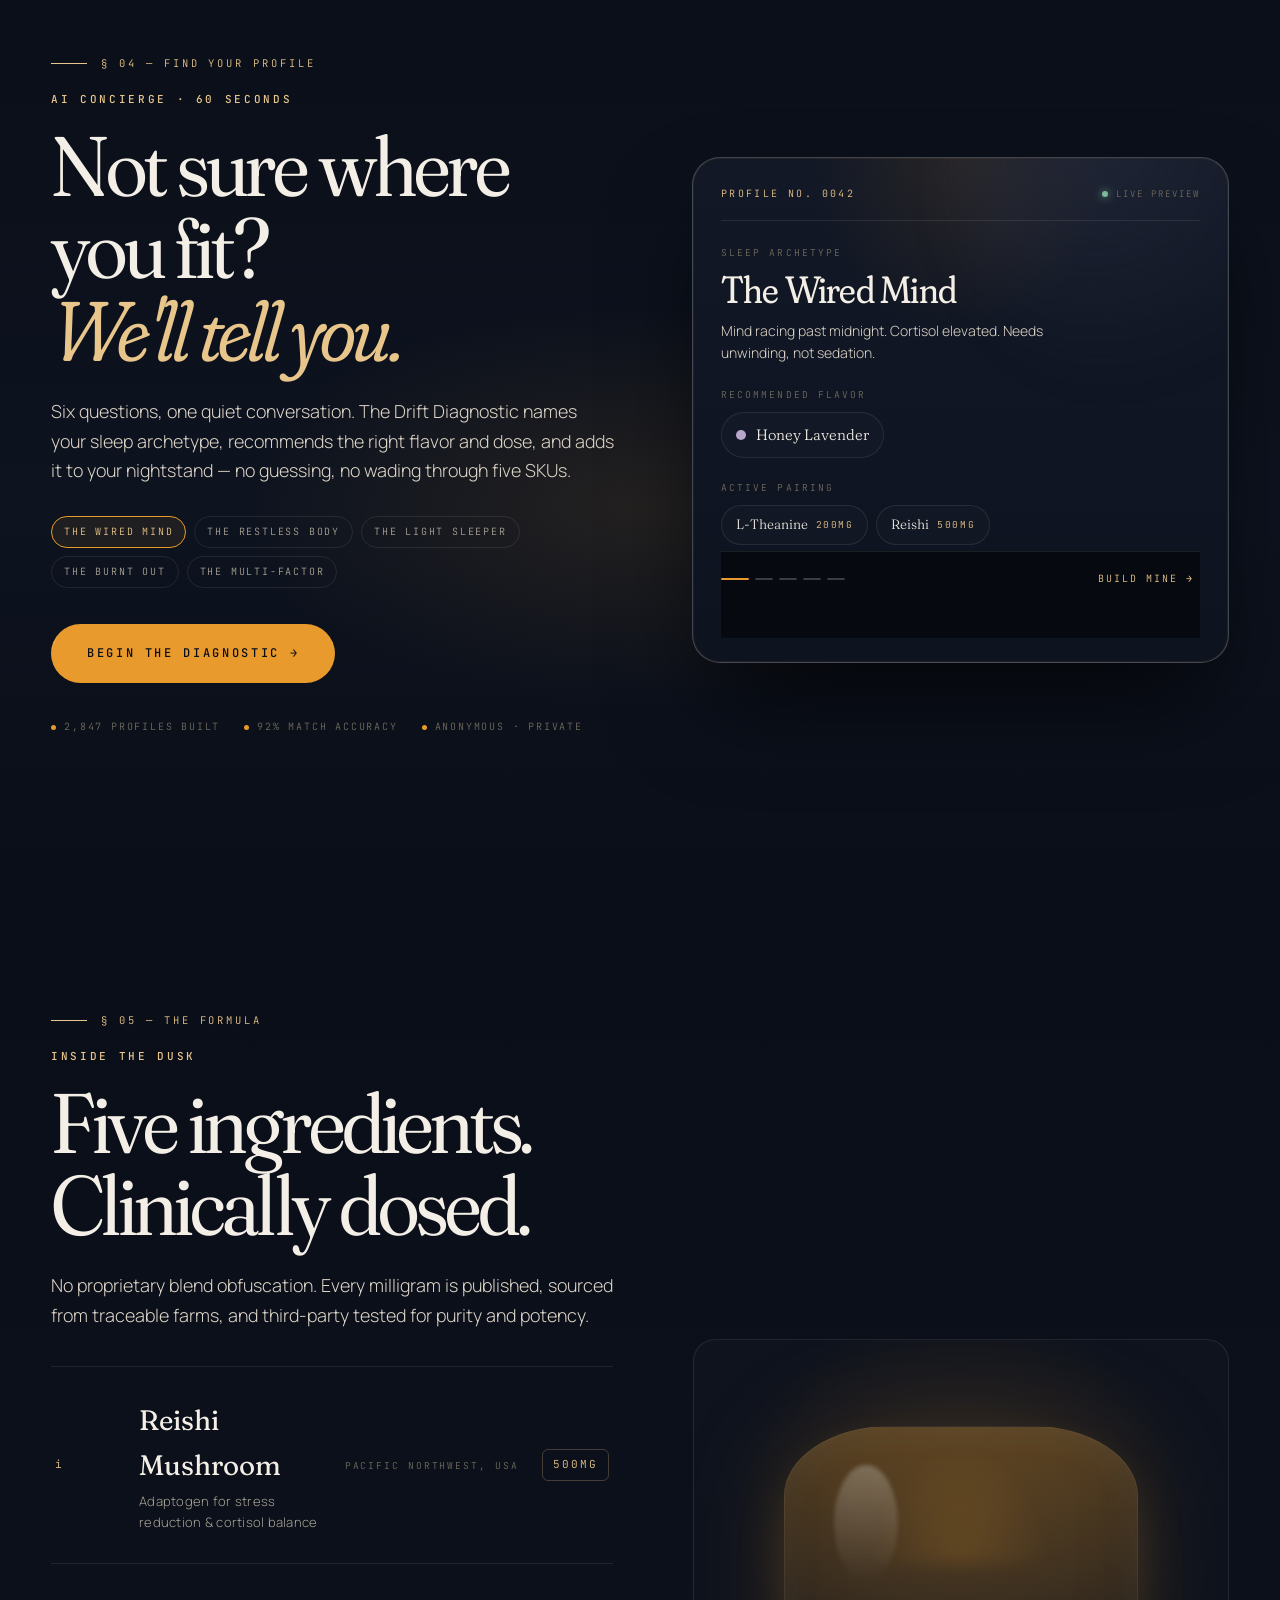
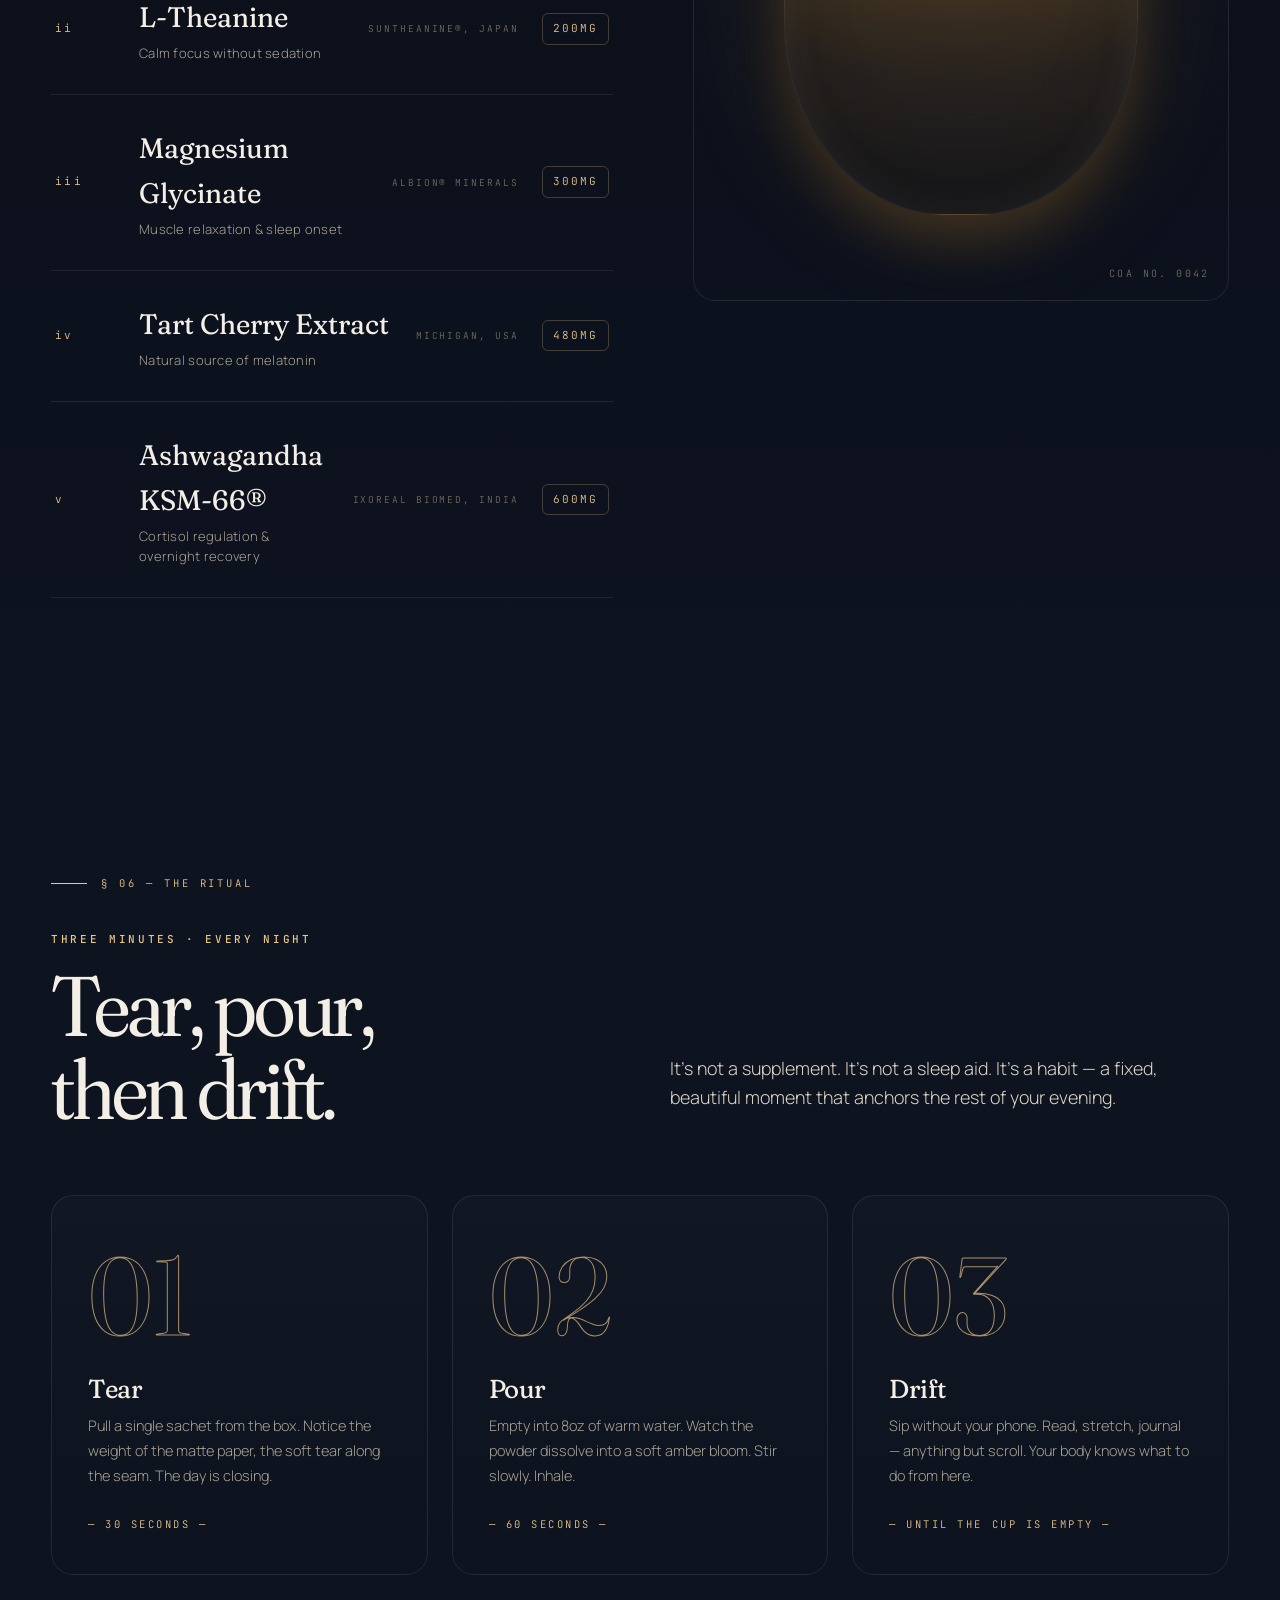
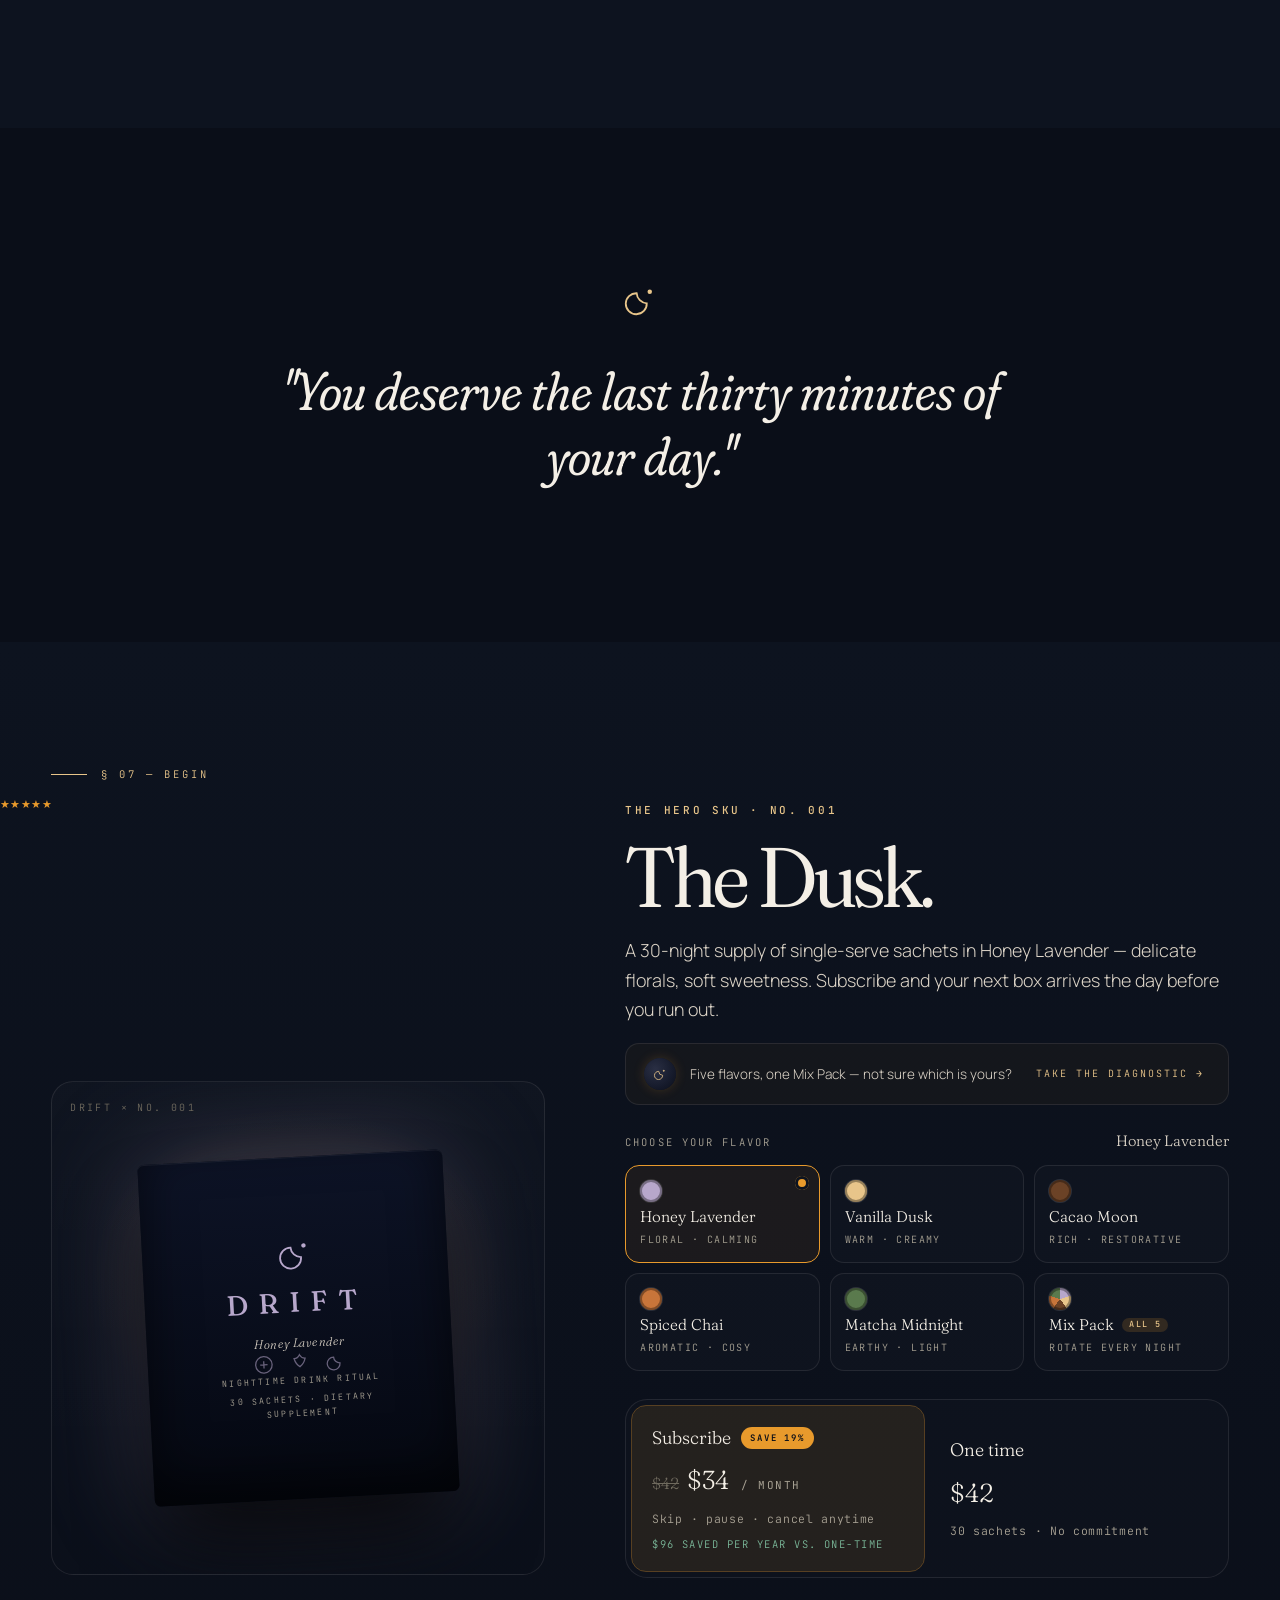
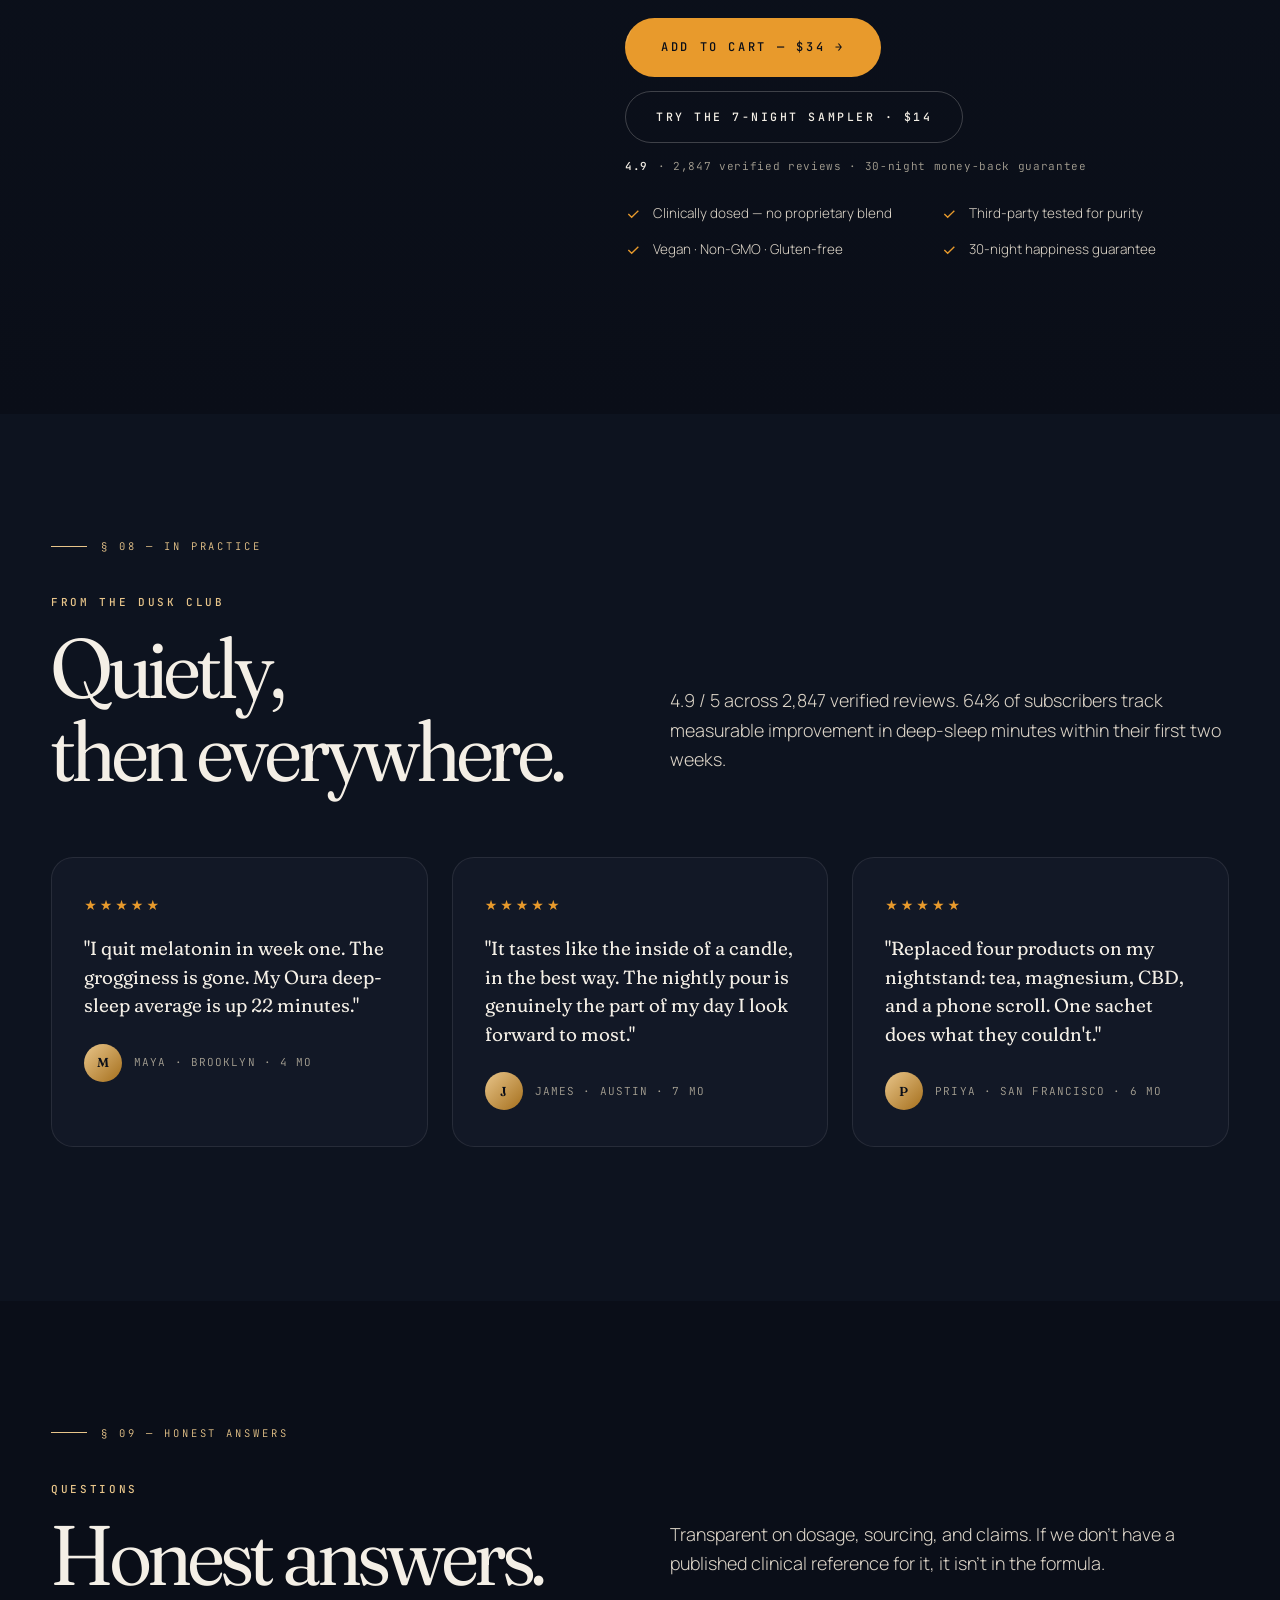
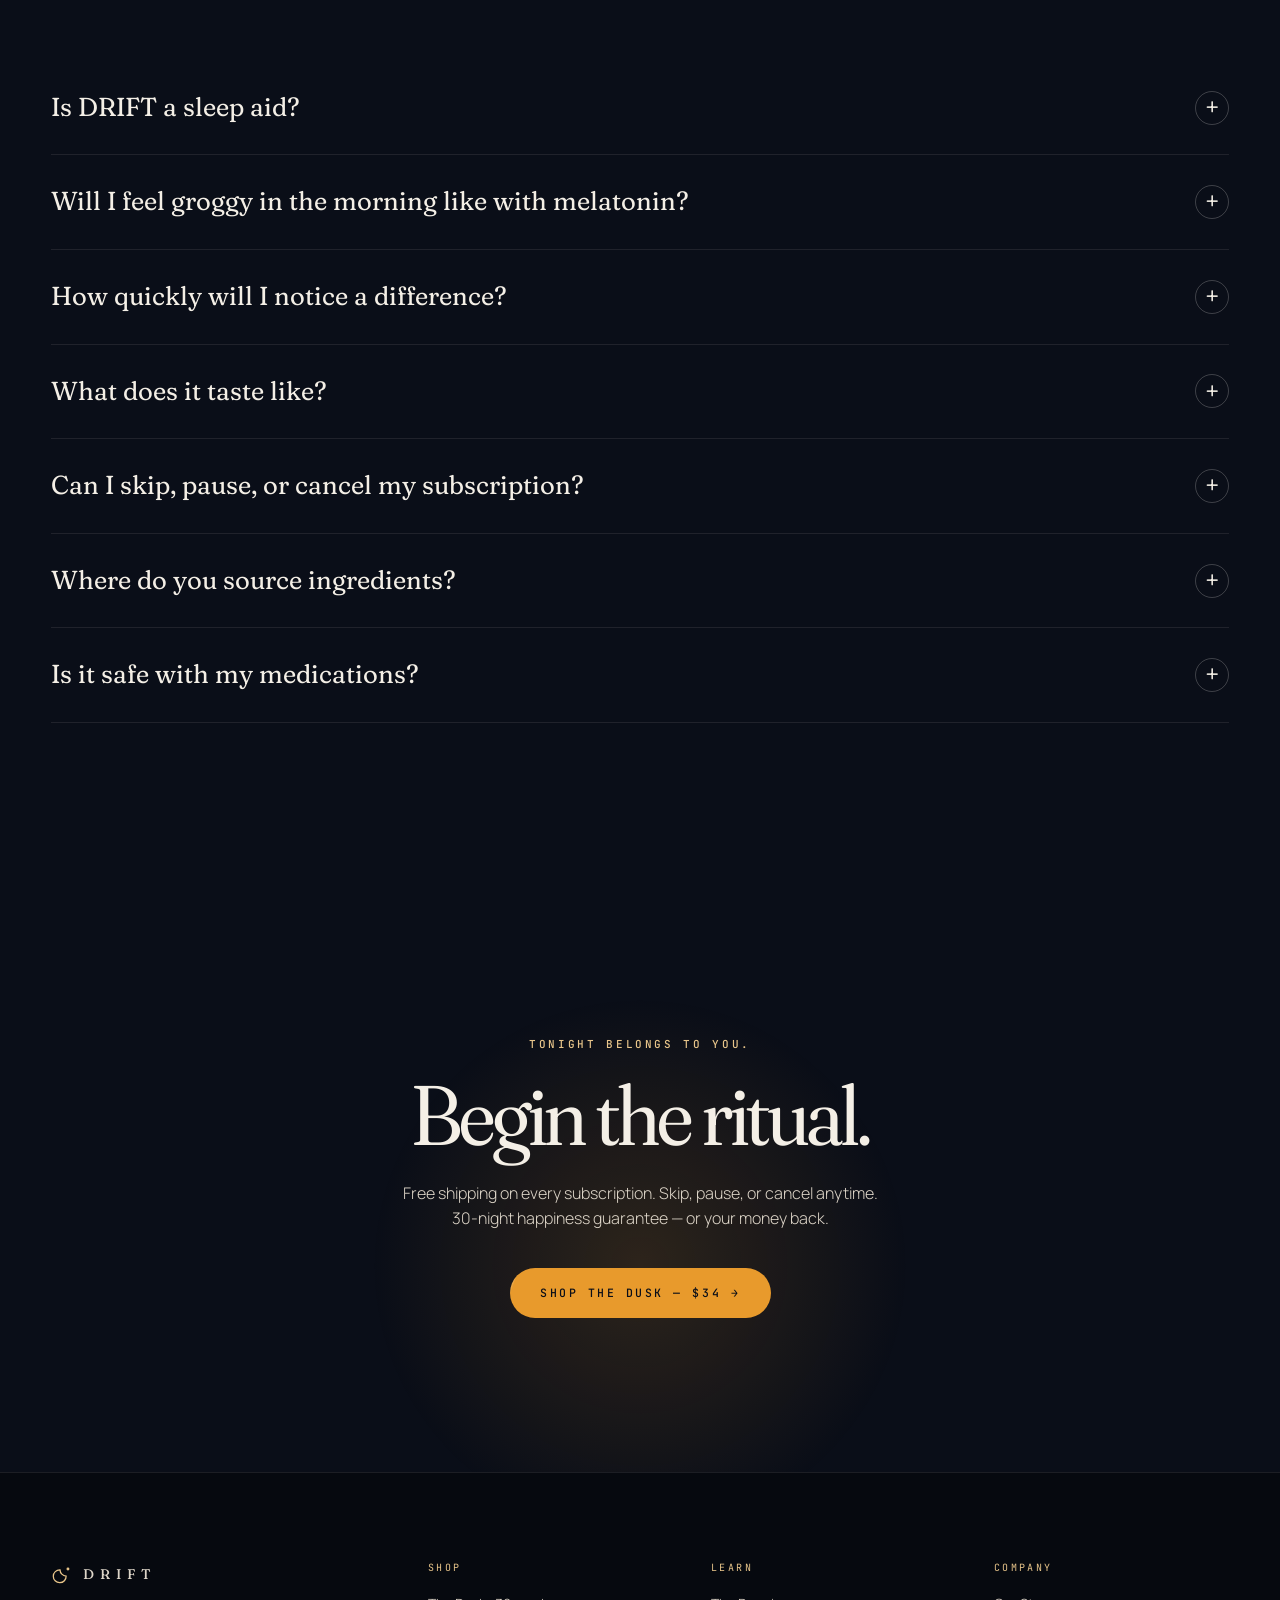
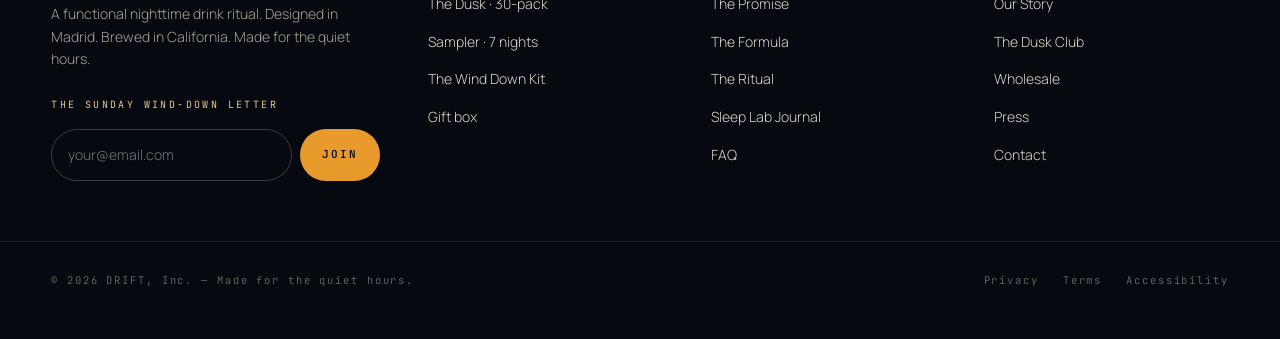
==== commit 3ce9daac: "E-commerce polish: profile→buy bridge, savings, trust, upsell, schema The high-leverage one — diagno" ====
--- a/index.html
+++ b/index.html
@@ -26,7 +26,33 @@
 <link rel="preconnect" href="https://fonts.googleapis.com">
 <link rel="preconnect" href="https://fonts.gstatic.com" crossorigin>
 <link href="https://fonts.googleapis.com/css2?family=Fraunces:ital,opsz,wght,SOFT@0,9..144,300..700,0..100;1,9..144,300..700,0..100&family=Manrope:wght@200;300;400;500;600;700;800&family=JetBrains+Mono:wght@400;500;600&display=swap" rel="stylesheet">
-<link rel="stylesheet" href="assets/styles.css?v=20260506b">
+<link rel="stylesheet" href="assets/styles.css?v=20260507a">
+
+<!-- Structured data for rich result eligibility -->
+<script type="application/ld+json">
+{
+  "@context": "https://schema.org",
+  "@type": "Product",
+  "name": "DRIFT — The Dusk",
+  "description": "A clinically dosed nighttime drink ritual. Five flavors, single-serve sachets, no melatonin grogginess.",
+  "brand": { "@type": "Brand", "name": "DRIFT" },
+  "category": "Dietary Supplements > Sleep Support",
+  "offers": {
+    "@type": "AggregateOffer",
+    "priceCurrency": "USD",
+    "lowPrice": "14.00",
+    "highPrice": "78.00",
+    "offerCount": "6",
+    "availability": "https://schema.org/InStock",
+    "url": "https://drift-night-ritual.vercel.app/#buy"
+  },
+  "aggregateRating": {
+    "@type": "AggregateRating",
+    "ratingValue": "4.9",
+    "reviewCount": "2847"
+  }
+}
+</script>
 </head>
 <body>
 
@@ -615,12 +641,24 @@
         Subscribe and your next box arrives the day before you run out.
       </p>
 
-      <div class="buy-quiz-hint">
+      <div class="buy-quiz-hint" id="buy-quiz-hint">
         <span class="icon" aria-hidden="true">
           <svg width="14" height="14" viewBox="0 0 24 24" fill="none" stroke="#E8C58A" stroke-width="1.4"><path d="M16.5 14.2A7 7 0 0 1 9.8 7.5a7 7 0 1 0 6.7 6.7Z"/><circle cx="18.5" cy="6.5" r="0.9" fill="#E8C58A"/></svg>
         </span>
         <span class="text">Five flavors, one Mix Pack — not sure which is yours?</span>
         <button class="cta" data-dx-open>Take the diagnostic →</button>
+      </div>
+
+      <!-- Personalised banner (shown only when a saved diagnostic profile exists) -->
+      <div class="dx-bridge" id="dx-bridge" hidden>
+        <span class="dx-bridge-mark" aria-hidden="true">
+          <svg width="14" height="14" viewBox="0 0 24 24" fill="none" stroke="currentColor" stroke-width="1.6"><path d="M5 12l5 5L20 7"/></svg>
+        </span>
+        <div class="dx-bridge-info">
+          <div class="dx-bridge-title"><span id="dx-bridge-arch">The Wired Mind</span> · <span id="dx-bridge-pct">92%</span> match</div>
+          <div class="dx-bridge-sub">Based on your sleep profile · Pre-selected <span id="dx-bridge-flavor">Honey Lavender</span></div>
+        </div>
+        <button class="dx-bridge-adjust" data-dx-open>Adjust →</button>
       </div>
 
       <div class="flavor-label">
@@ -665,6 +703,7 @@
           <div class="name">Subscribe <span class="badge">Save 19%</span></div>
           <div class="price"><s id="planCompare">$42</s><span id="planSubPrice">$34</span><span class="per">/ month</span></div>
           <div class="desc">Skip · pause · cancel anytime</div>
+          <div class="plan-saves" id="planSaves">$96 saved per year vs. one-time</div>
         </button>
         <button class="plan-opt" role="radio" aria-checked="false" data-plan="one">
           <div class="name">One time</div>
@@ -676,6 +715,11 @@
       <div class="hero-actions">
         <button class="btn btn-primary btn-lg magnetic" id="buy-add">Add to cart — <span id="planPrice">$34</span> <span class="arr">→</span></button>
         <button class="btn btn-ghost" data-add="sampler">Try the 7-night sampler · $14</button>
+      </div>
+
+      <div class="cta-trust">
+        <span class="stars" aria-hidden="true">★★★★★</span>
+        <span><strong>4.9</strong> · 2,847 verified reviews · 30-night money-back guarantee</span>
       </div>
 
       <div class="perks">
@@ -869,8 +913,8 @@
   </div>
 </div>
 
-<script src="assets/app.js?v=20260506b"></script>
-<script src="assets/diagnostic.js?v=20260506b"></script>
+<script src="assets/app.js?v=20260507a"></script>
+<script src="assets/diagnostic.js?v=20260507a"></script>
 <script>
 (function(){
   const FLAVORS = {
@@ -894,6 +938,7 @@
     planSub:    document.getElementById('planSubPrice'),
     planOne:    document.getElementById('planOnePrice'),
     planCompare:document.getElementById('planCompare'),
+    planSaves:  document.getElementById('planSaves'),
     addPrice:   document.getElementById('planPrice'),
     addBtn:     document.getElementById('buy-add'),
     scName:     document.getElementById('sc-name'),
@@ -902,9 +947,43 @@
     scFlavor:   document.getElementById('sc-flavor'),
     scMark:     document.getElementById('sc-mark'),
     stickyAdd:  document.getElementById('sticky-add'),
+    bridge:     document.getElementById('dx-bridge'),
+    bridgeArch: document.getElementById('dx-bridge-arch'),
+    bridgePct:  document.getElementById('dx-bridge-pct'),
+    bridgeFlavor: document.getElementById('dx-bridge-flavor'),
+    quizHint:   document.getElementById('buy-quiz-hint'),
   };
 
   const state = { plan: 'sub', flavor: 'lavender' };
+
+  // --- Diagnostic profile bridge -----------------------------------------
+  function loadDxProfile(){
+    try { return JSON.parse(localStorage.getItem('drift_dx_profile_v2')); } catch { return null; }
+  }
+  function applyDxProfile(){
+    const profile = loadDxProfile();
+    document.querySelectorAll('.flavor-card').forEach(c => c.classList.remove('flavor-card-best'));
+    if(!profile || !profile.flavor || !FLAVORS[profile.flavor]){
+      els.bridge.hidden = true;
+      els.quizHint.hidden = false;
+      return;
+    }
+    state.flavor = profile.flavor;
+    if(profile.plan === 'sub' || profile.plan === 'one') state.plan = profile.plan;
+    document.querySelectorAll('.flavor-card').forEach(c => {
+      c.setAttribute('aria-checked', c.dataset.flavor === state.flavor ? 'true' : 'false');
+    });
+    document.querySelectorAll('.plan-opt').forEach(c => {
+      c.setAttribute('aria-checked', c.dataset.plan === state.plan ? 'true' : 'false');
+    });
+    const recCard = document.querySelector(`.flavor-card[data-flavor="${state.flavor}"]`);
+    if(recCard) recCard.classList.add('flavor-card-best');
+    els.bridgeArch.textContent = profile.archetypeTitle || 'Your sleep profile';
+    els.bridgePct.textContent = (profile.matchPct || 0) + '%';
+    els.bridgeFlavor.textContent = FLAVORS[state.flavor].name;
+    els.bridge.hidden = false;
+    els.quizHint.hidden = true;
+  }
 
   function priceFor(plan, flavor){
     const isMix = flavor === 'mix';
@@ -967,6 +1046,12 @@
     els.scCompare.style.display = state.plan === 'sub' ? '' : 'none';
     els.scFlavor.textContent = f.short;
     els.scMark.textContent = isMix ? 'MIX' : 'DRIFT';
+
+    // Subscription savings annotation (vs one-time, monthly cadence)
+    if(els.planSaves){
+      const yearly = (p.one - p.sub) * 12;
+      els.planSaves.textContent = `$${yearly} saved per year vs. one-time`;
+    }
   }
 
   // Flavor cards
@@ -1025,6 +1110,10 @@
     });
   }
 
+  // Bring the diagnostic profile in (pre-select recommended flavor + plan,
+  // tag the recommended card "Best fit", swap the quiz hint for a personal banner).
+  applyDxProfile();
+  document.addEventListener('dx:profile-saved', () => { applyDxProfile(); render(); });
   render();
 })();
 </script>
--- a/assets/styles.css
+++ b/assets/styles.css
@@ -1563,6 +1563,7 @@
   background: rgba(232,154,44,.04);
   font-size:13.5px; color:var(--bone-dim);
 }
+.buy-quiz-hint[hidden]{ display:none }
 .buy-quiz-hint .icon{
   width:32px; height:32px; border-radius:50%;
   background: radial-gradient(circle at 35% 35%, #2a2f44 0%, #161b2c 60%, #0a0e1a 100%);
@@ -2083,6 +2084,138 @@
   .dx-flavor-tag{ display:none }
 }
 .dx-result-actions .btn{ padding:12px 22px; font-size:11px; white-space:nowrap }
+
+/* =========================================================
+   E-COMMERCE PERSONALISATION + TRUST + UPSELL
+   ========================================================= */
+
+/* Diagnostic → buy section bridge banner */
+.dx-bridge{
+  display:flex; align-items:center; gap:14px;
+  margin: 24px 0 4px;
+  padding: 14px 16px;
+  border:1px solid rgba(232,154,44,.36);
+  border-radius:14px;
+  background: linear-gradient(90deg, rgba(232,154,44,.10), rgba(232,154,44,.04));
+}
+.dx-bridge[hidden]{ display:none }
+.dx-bridge-mark{
+  width:32px; height:32px; border-radius:50%;
+  background:var(--amber); color:var(--ink);
+  display:flex; align-items:center; justify-content:center; flex:none;
+}
+.dx-bridge-info{ flex:1; min-width:0 }
+.dx-bridge-title{
+  font-family:var(--serif); font-size:15px; color:var(--bone);
+  font-variation-settings:"opsz" 24, "SOFT" 60;
+  display:flex; flex-wrap:wrap; gap:6px; align-items:baseline;
+}
+.dx-bridge-title strong{ color:var(--amber); font-weight:500 }
+.dx-bridge-sub{
+  color:var(--muted); font-family:var(--mono); font-size:10.5px;
+  letter-spacing:.14em; text-transform:uppercase; margin-top:3px;
+}
+.dx-bridge-sub span{ color:var(--bone-dim) }
+.dx-bridge-adjust{
+  font-family:var(--mono); font-size:10px; letter-spacing:.18em;
+  text-transform:uppercase; color:var(--amber-soft);
+  padding:8px 10px; transition:color .2s;
+  white-space:nowrap;
+}
+.dx-bridge-adjust:hover{ color:var(--bone) }
+
+/* "Best fit" badge on the recommended flavor card */
+.flavor-card.flavor-card-best{
+  border-color:rgba(232,154,44,.5);
+  box-shadow: 0 0 0 1px rgba(232,154,44,.18) inset;
+}
+.flavor-card.flavor-card-best::before{
+  content:"BEST FIT"; position:absolute; top:8px; right:8px;
+  font-family:var(--mono); font-size:8.5px; letter-spacing:.18em;
+  padding:3px 7px; border-radius:99px;
+  background:var(--amber); color:var(--ink); font-weight:600;
+  z-index:1;
+}
+.flavor-card.flavor-card-best[aria-checked="true"]::before{ display:none }
+
+/* Subscription savings annotation */
+.plan-saves{
+  font-family:var(--mono); font-size:10.5px; letter-spacing:.14em;
+  text-transform:uppercase; color:var(--ok);
+  margin-top:8px;
+}
+
+/* Trust line near Add-to-cart */
+.cta-trust{
+  display:flex; align-items:center; gap:10px; flex-wrap:wrap;
+  margin-top:14px;
+  font-family:var(--mono); font-size:11px; letter-spacing:.06em;
+  color:var(--muted);
+}
+.cta-trust strong{ color:var(--bone); font-weight:500; margin-right:2px }
+.cta-trust .stars{ color:var(--amber); letter-spacing:.04em }
+
+/* Visual free-shipping progress bar */
+.cart-foot .ship-progress{ margin-bottom:14px }
+.ship-progress-text{
+  display:flex; align-items:center; gap:8px;
+  color:var(--bone-dim); font-family:var(--mono);
+  font-size:10.5px; letter-spacing:.14em; text-transform:uppercase;
+  margin-bottom:8px;
+}
+.ship-progress-text strong{ color:var(--amber-soft); font-weight:500 }
+.ship-progress-text svg{ color:var(--amber-soft); flex:none }
+.ship-progress-bar{
+  height:3px; background:var(--hairline); border-radius:99px; overflow:hidden;
+}
+.ship-progress-bar .fill{
+  height:100%; width:0%;
+  background:linear-gradient(90deg, var(--amber-soft), var(--amber));
+  border-radius:99px;
+  transition: width .55s var(--ease-out);
+}
+
+/* Cart cross-sell card */
+.cart-upsell{
+  display:flex; align-items:center; gap:12px;
+  padding:12px 14px;
+  border:1px dashed var(--hairline-strong); border-radius:12px;
+  background:rgba(248,245,242,.018);
+  margin-bottom:14px;
+}
+.cart-upsell-thumb{
+  width:36px; height:42px; border-radius:6px;
+  background:linear-gradient(180deg, #11182a, #060a17);
+  border:1px solid var(--hairline);
+  display:flex; align-items:center; justify-content:center; flex:none;
+  font-family:var(--serif); font-size:12px; color:var(--amber-soft);
+  font-variation-settings:"opsz" 24, "SOFT" 50;
+}
+.cart-upsell-info{ flex:1; min-width:0 }
+.cart-upsell-name{
+  font-family:var(--serif); font-size:14px; color:var(--bone);
+  font-variation-settings:"opsz" 24, "SOFT" 60;
+}
+.cart-upsell-meta{
+  font-family:var(--mono); font-size:9.5px; letter-spacing:.14em;
+  text-transform:uppercase; color:var(--muted); margin-top:3px;
+}
+.cart-upsell-add{
+  font-family:var(--mono); font-size:10px; letter-spacing:.18em;
+  text-transform:uppercase; color:var(--ink);
+  background:var(--amber); padding:8px 14px; border-radius:99px;
+  transition:transform .15s, box-shadow .2s;
+}
+.cart-upsell-add:hover{ transform:translateY(-1px); box-shadow:0 8px 18px -6px rgba(232,154,44,.6) }
+
+/* Cart empty state — secondary diagnostic link */
+.cart-empty-link{
+  font-family:var(--mono); font-size:10.5px; letter-spacing:.16em;
+  text-transform:uppercase; color:var(--muted);
+  margin-top:6px; transition:color .2s;
+  background:none; border:0; cursor:pointer;
+}
+.cart-empty-link:hover{ color:var(--bone) }
 
 /* =========================================================
    MOBILE OPTIMIZATIONS — UI/UX pass
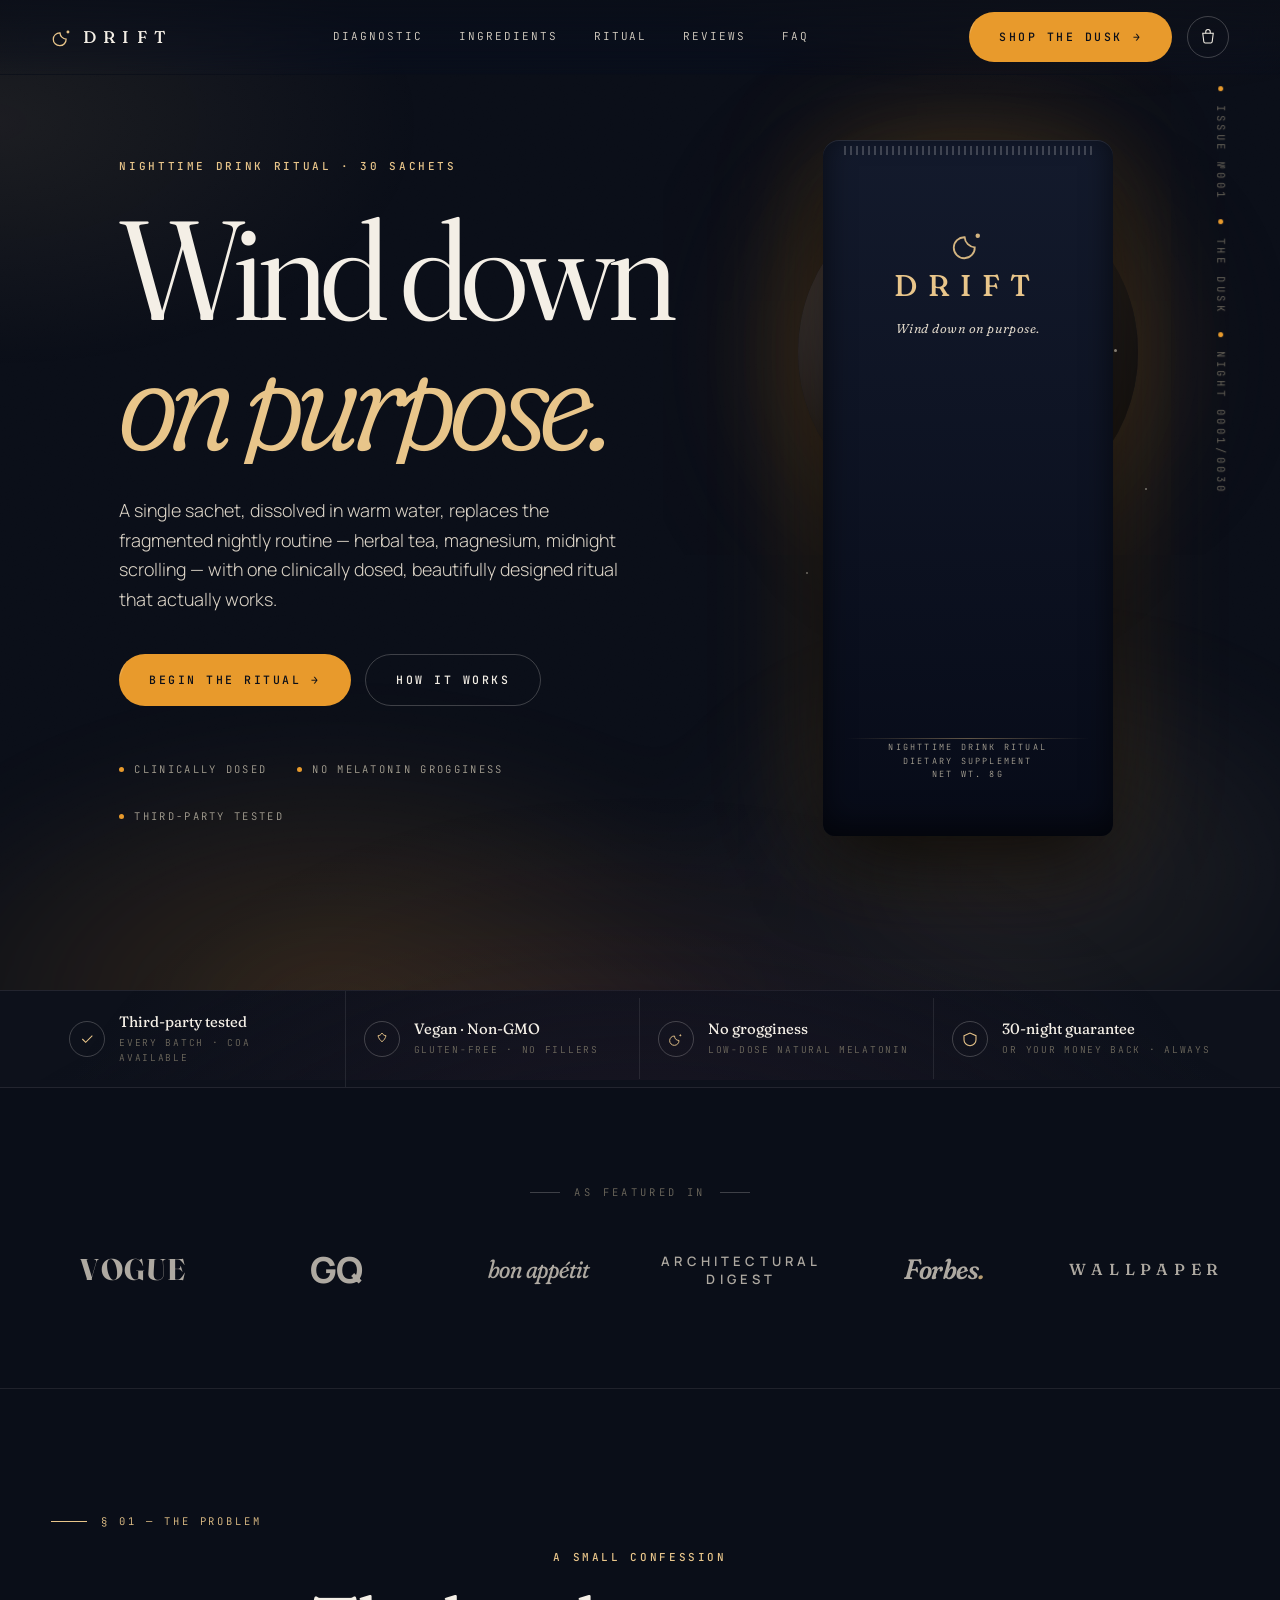
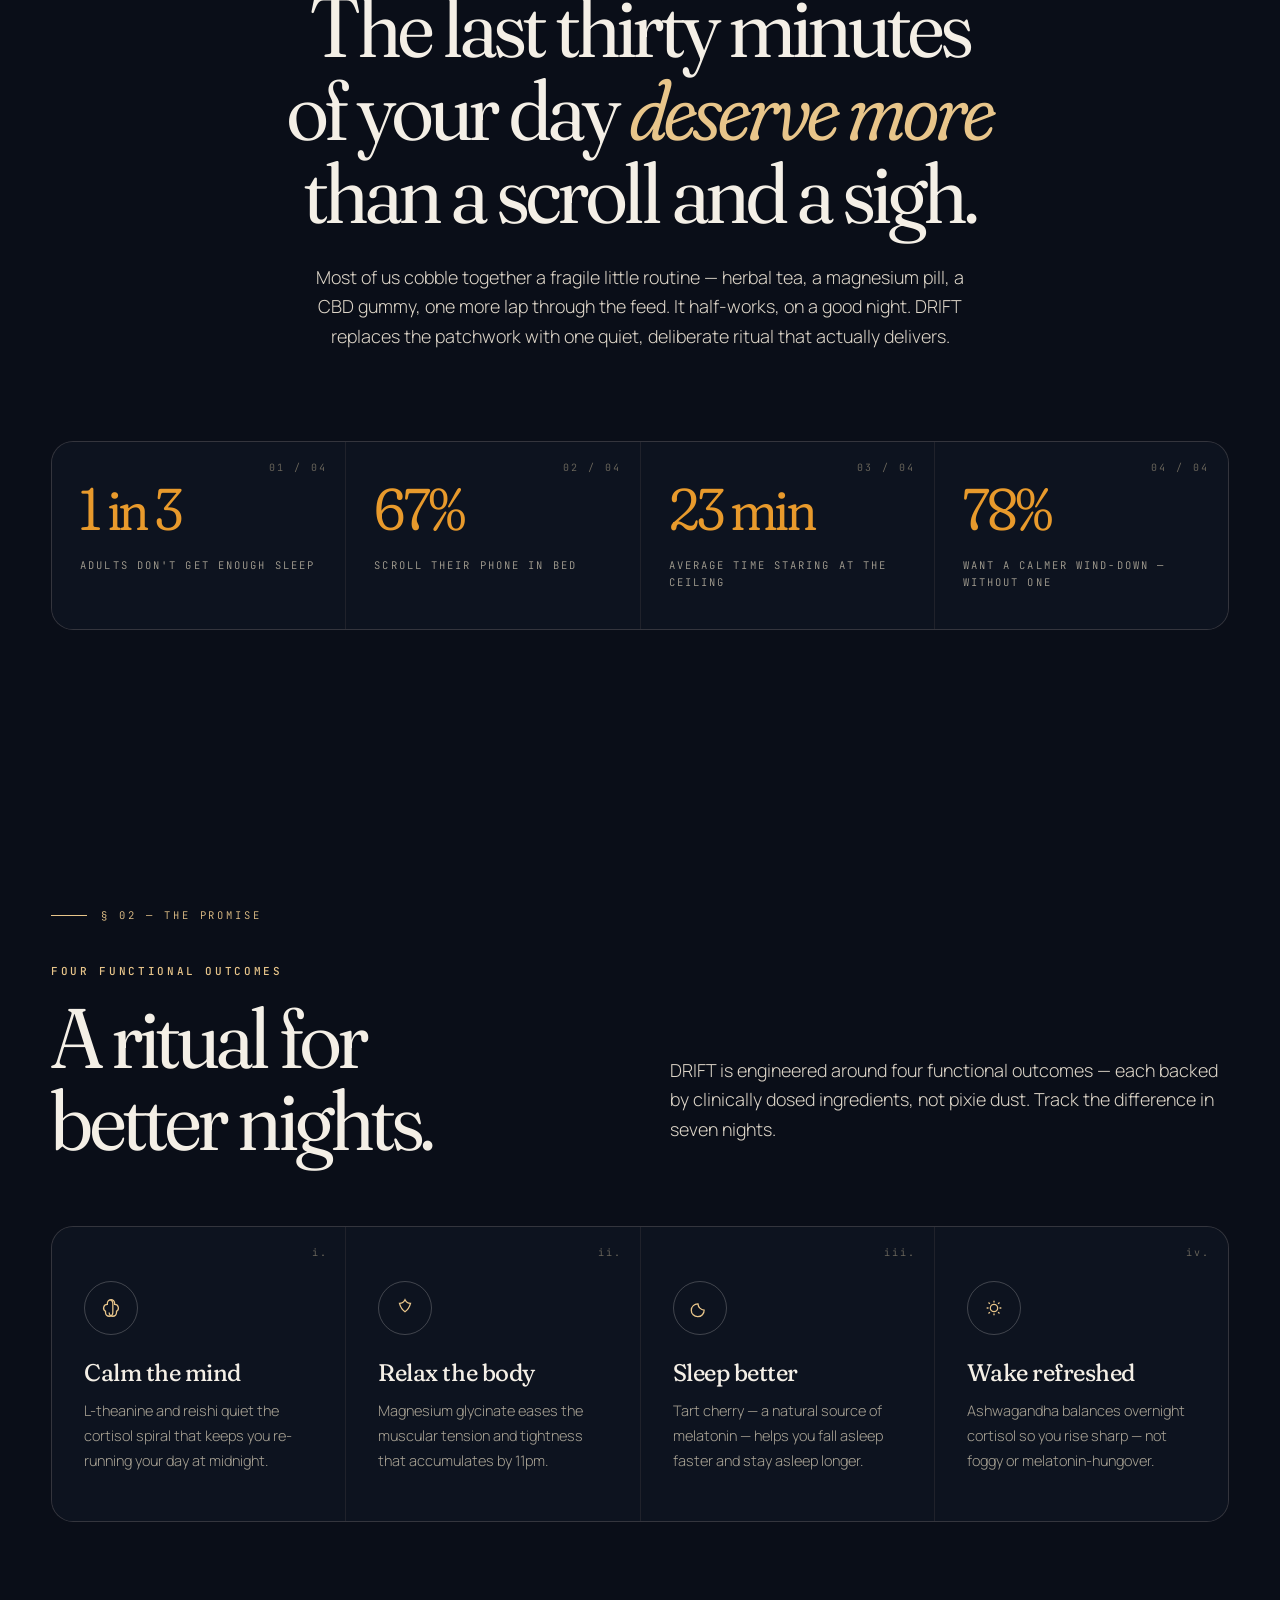
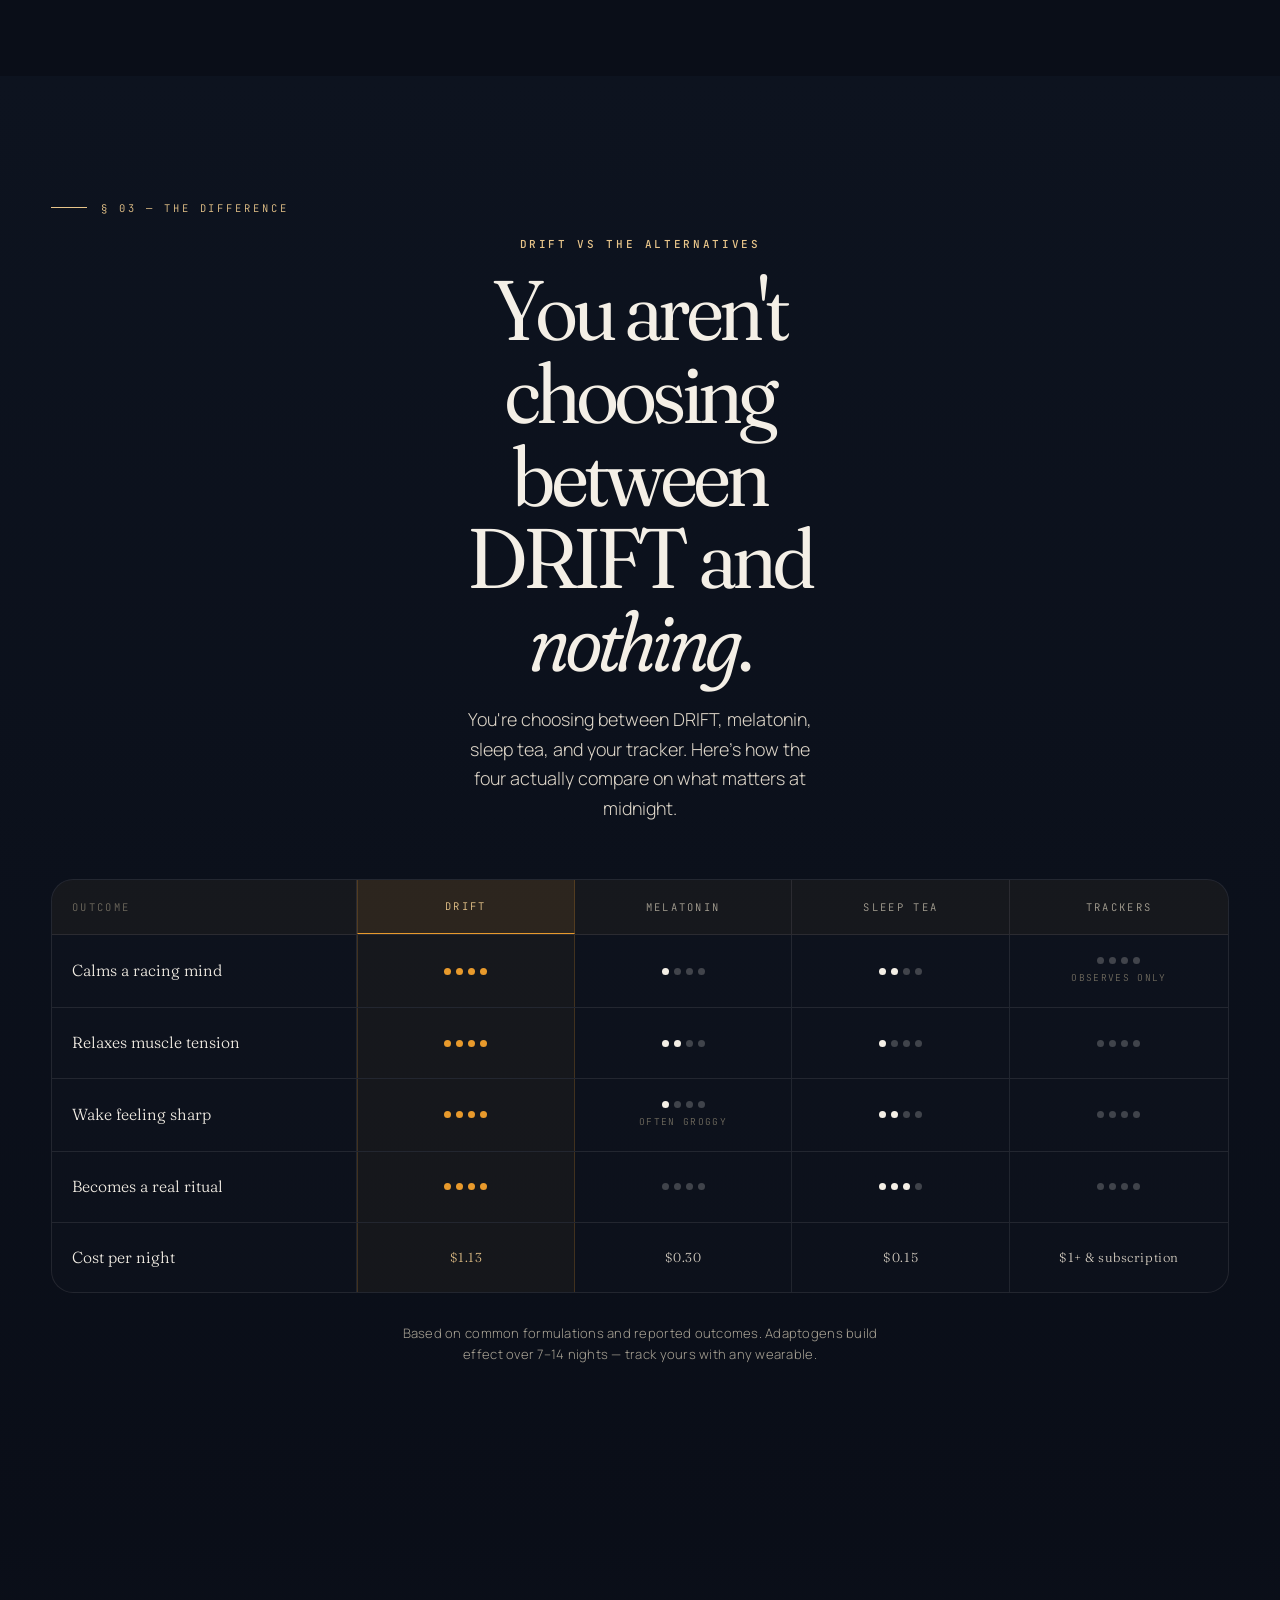
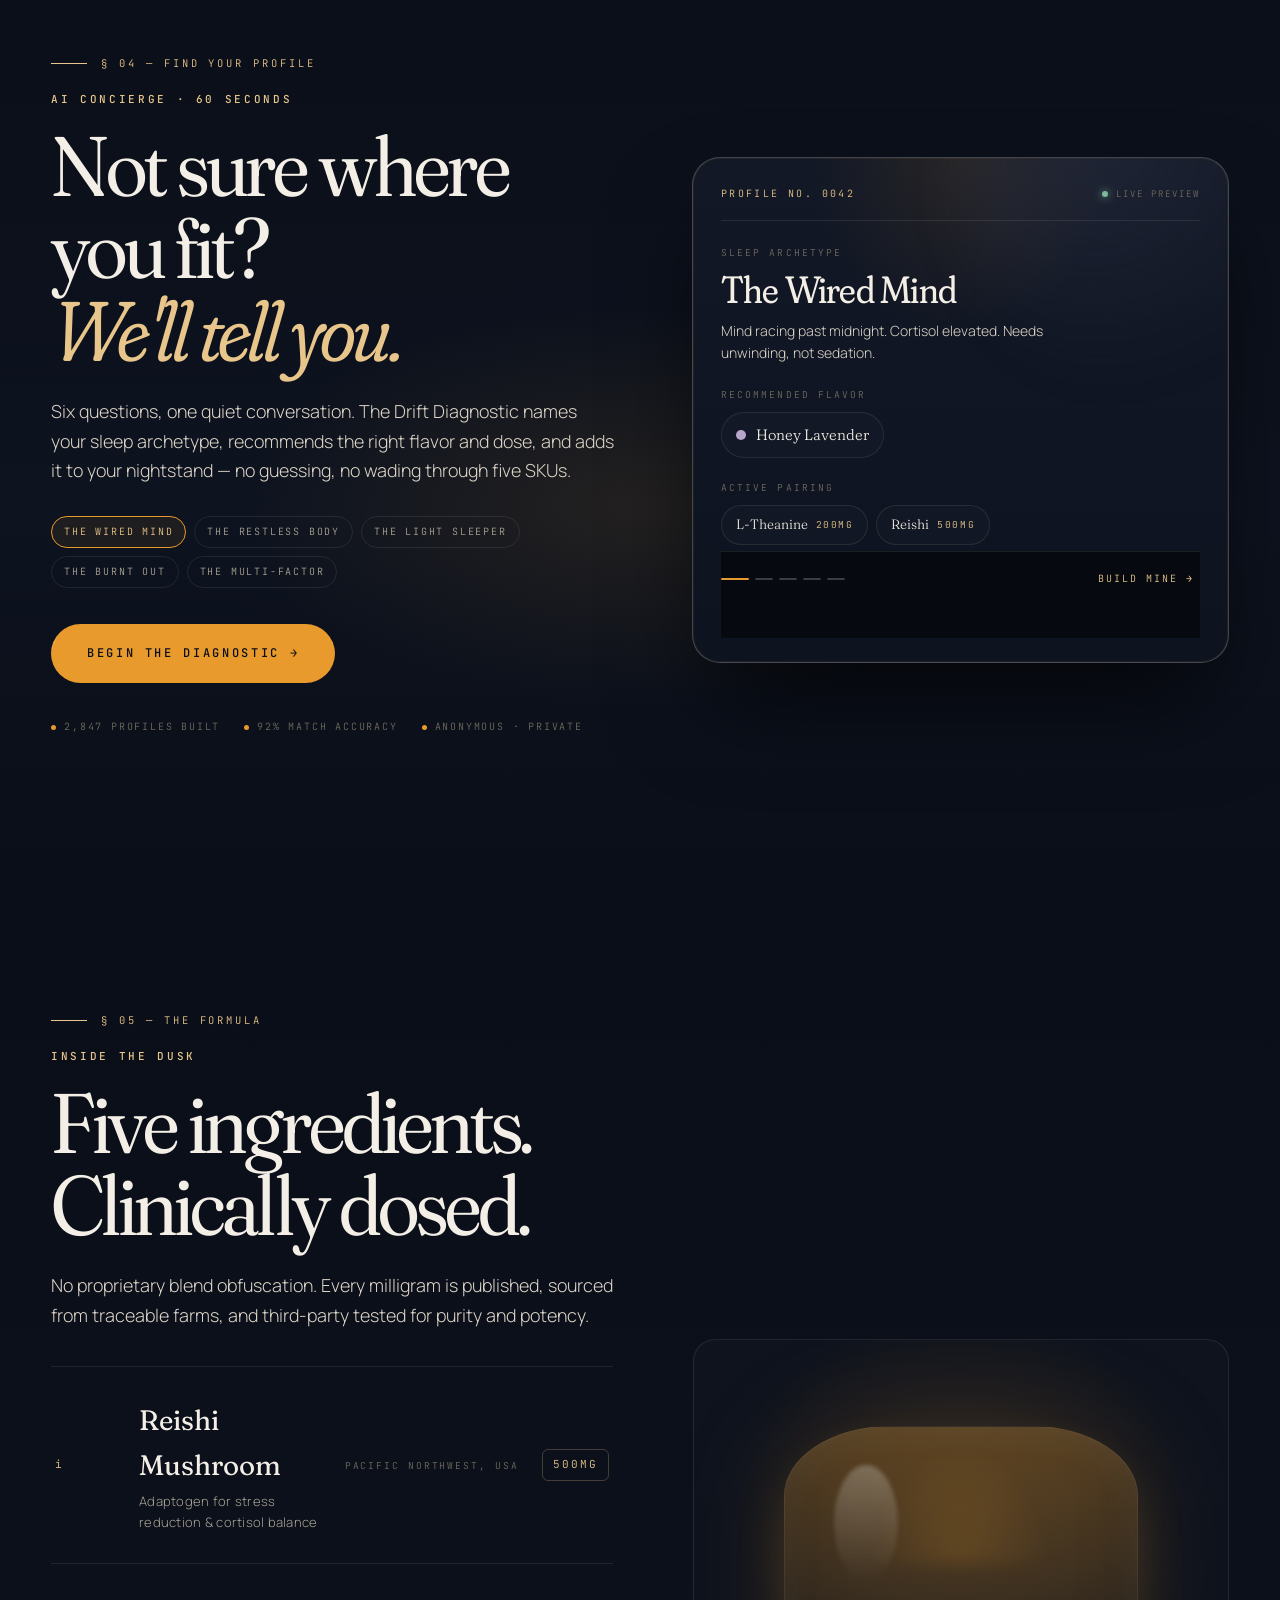
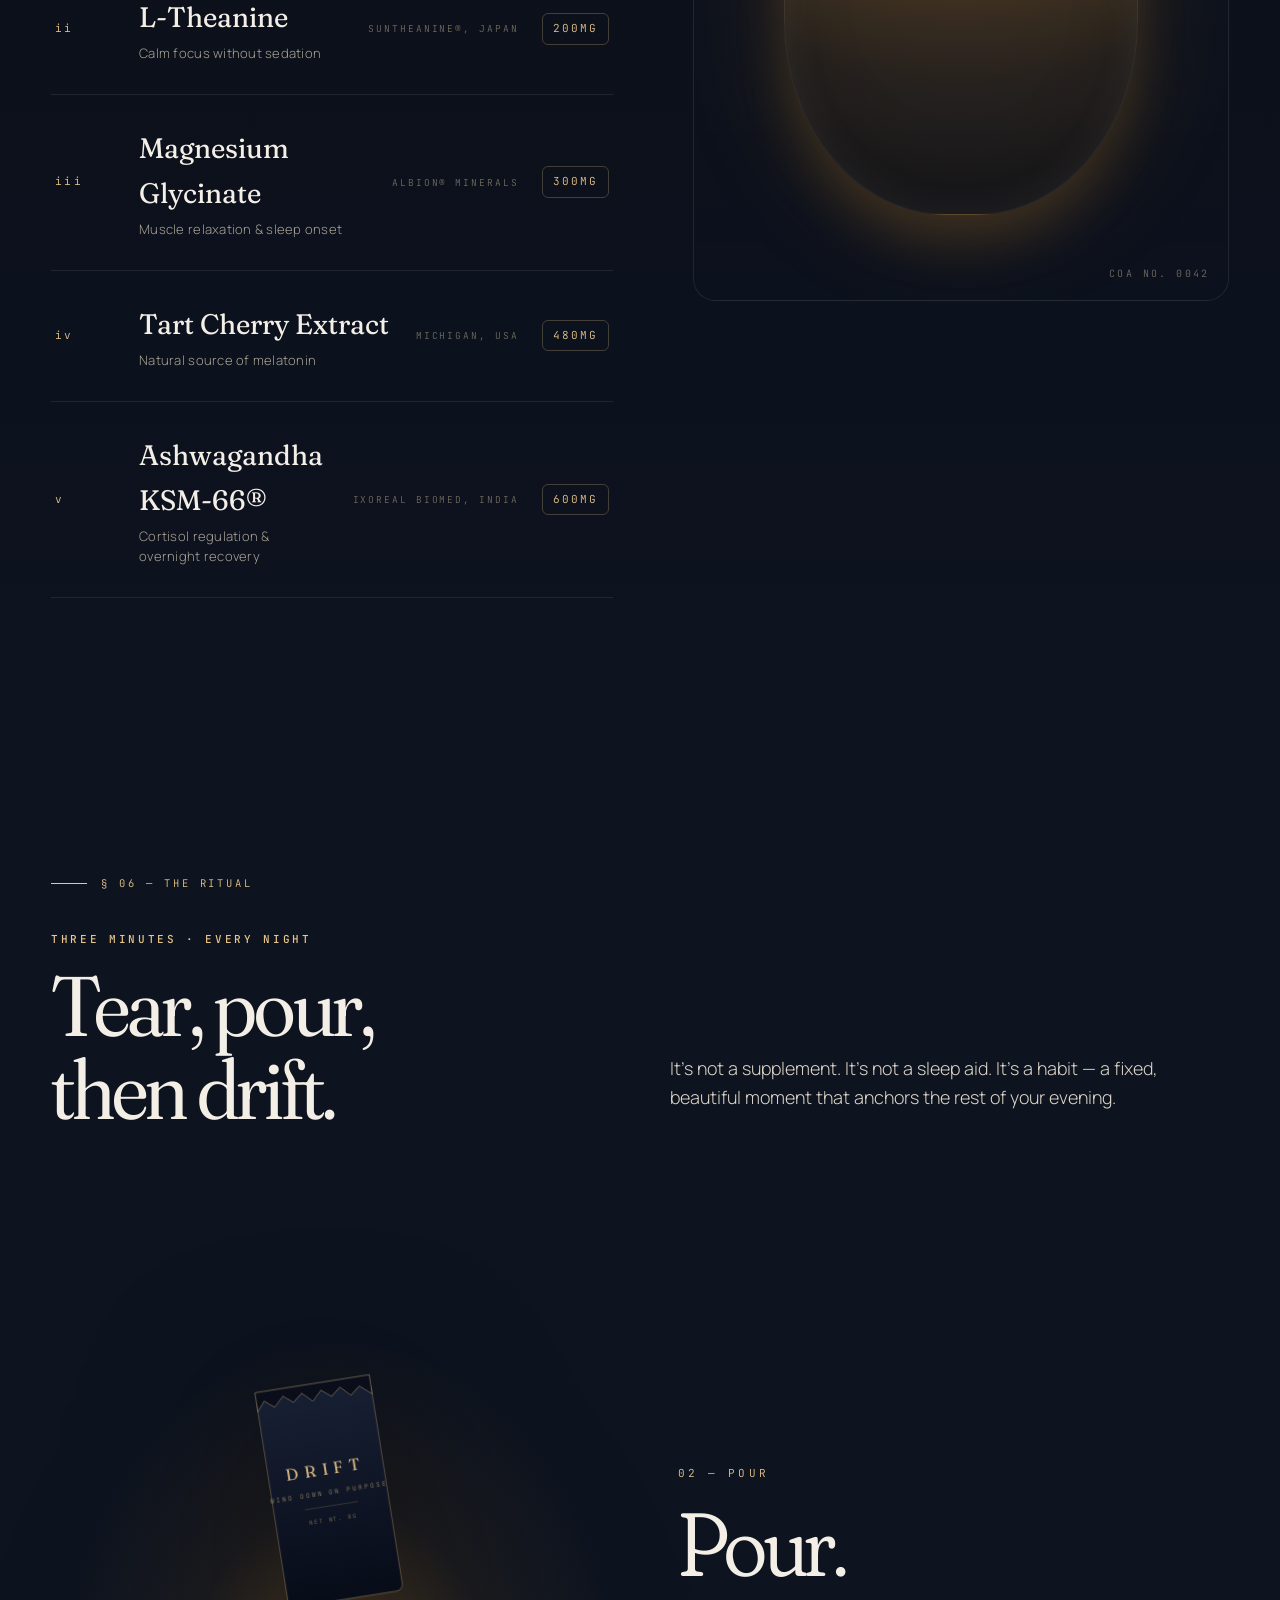
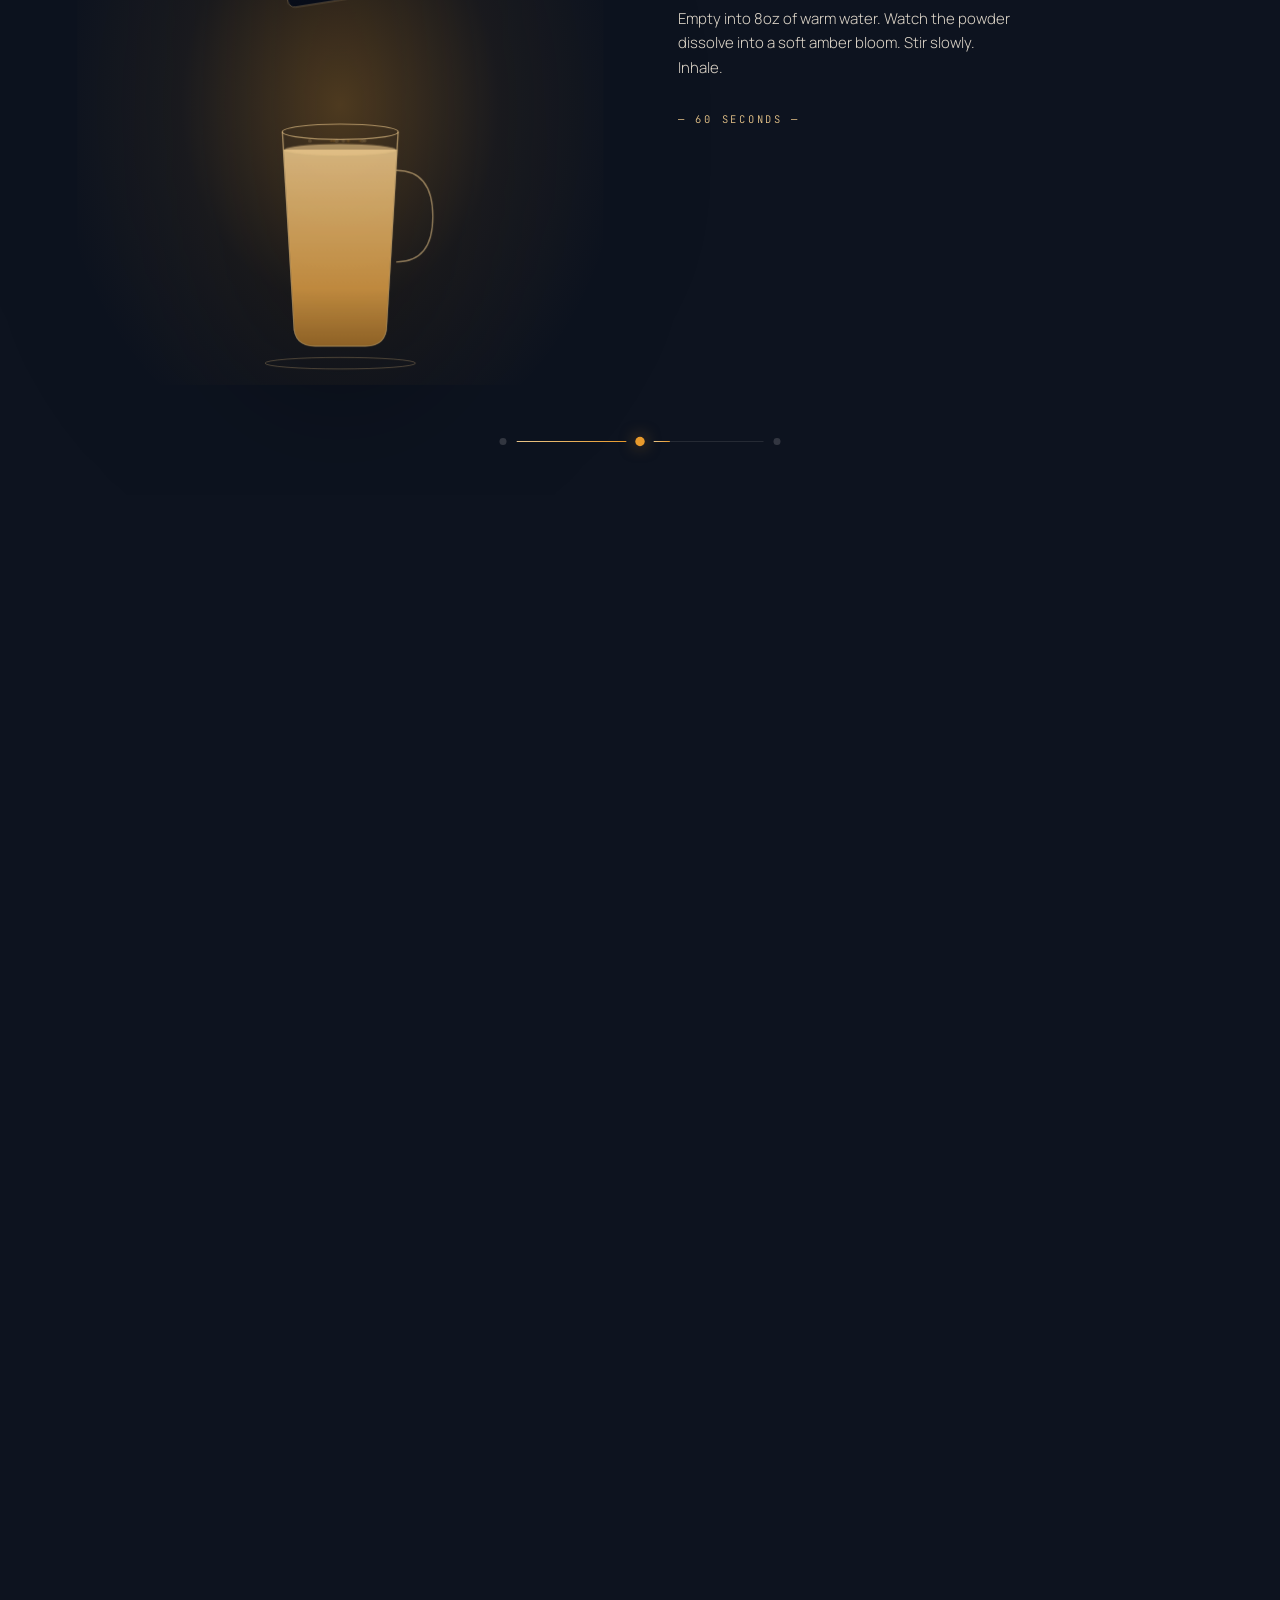
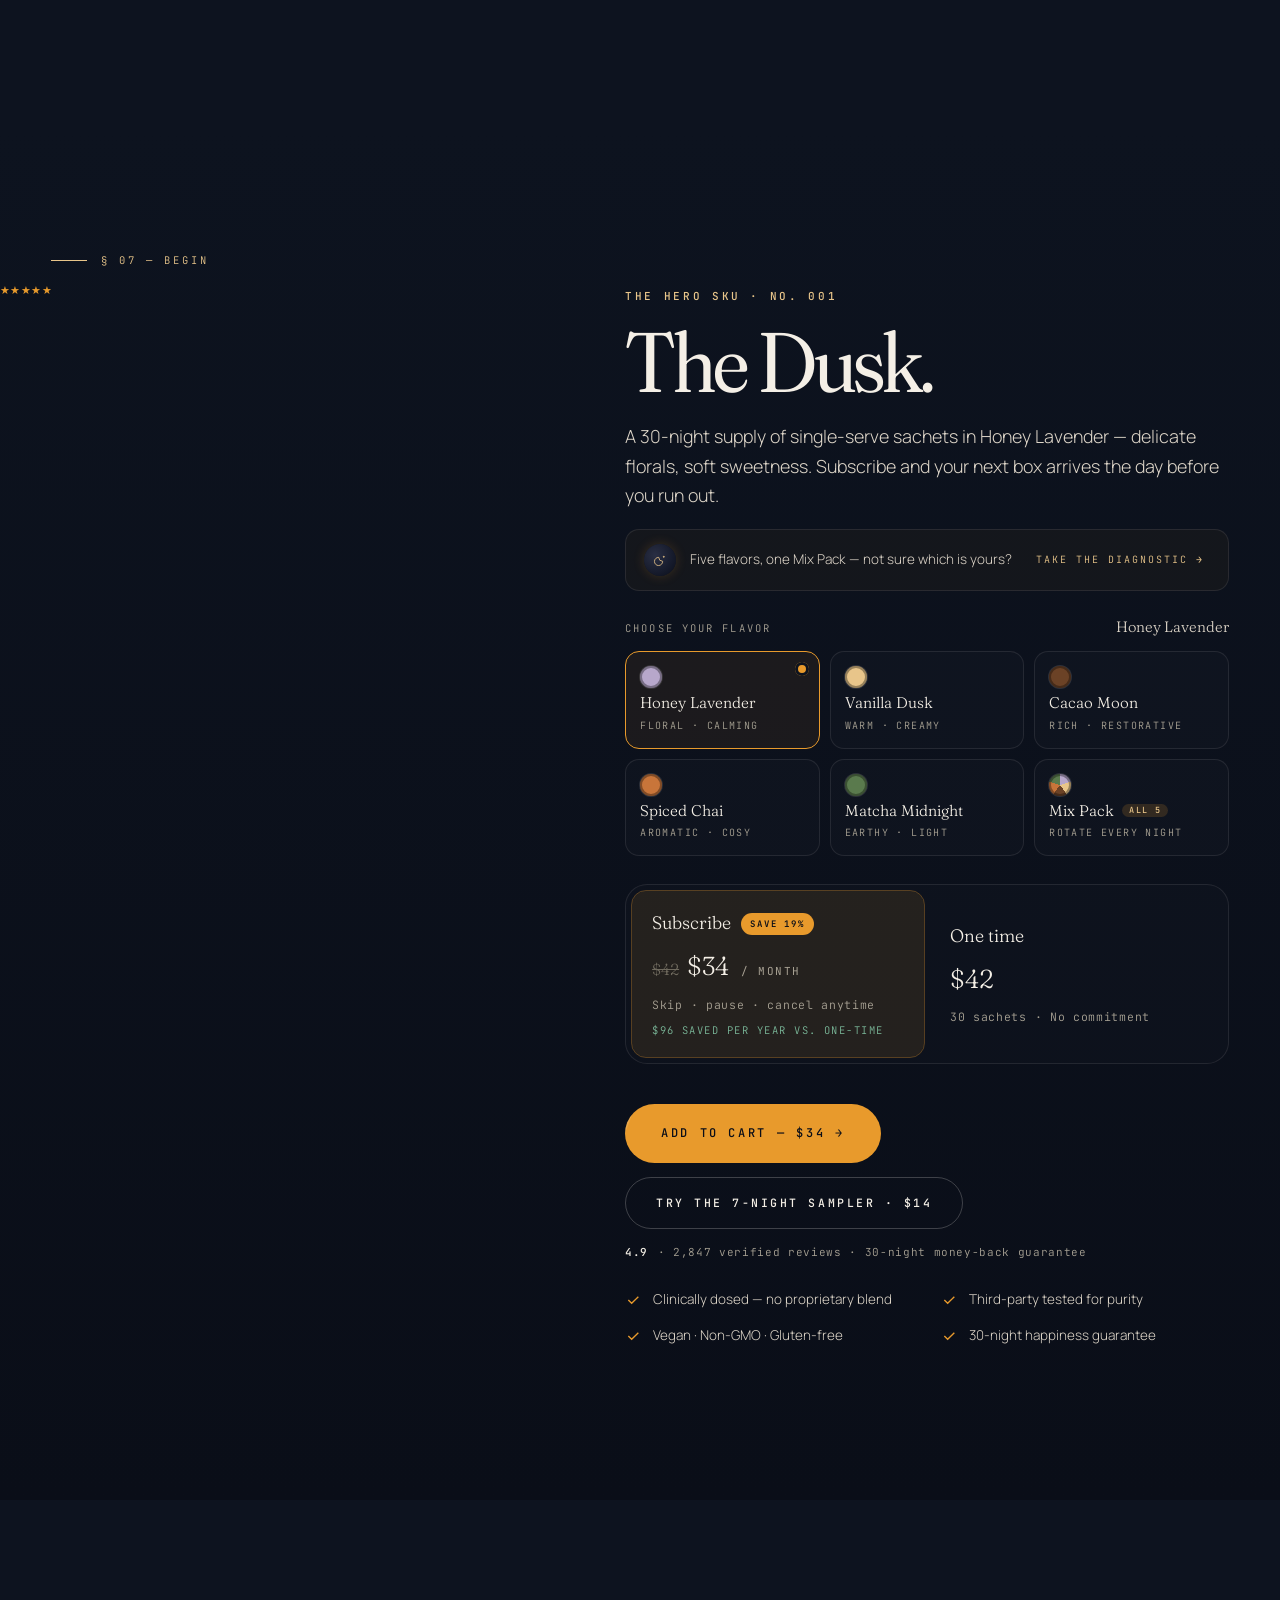
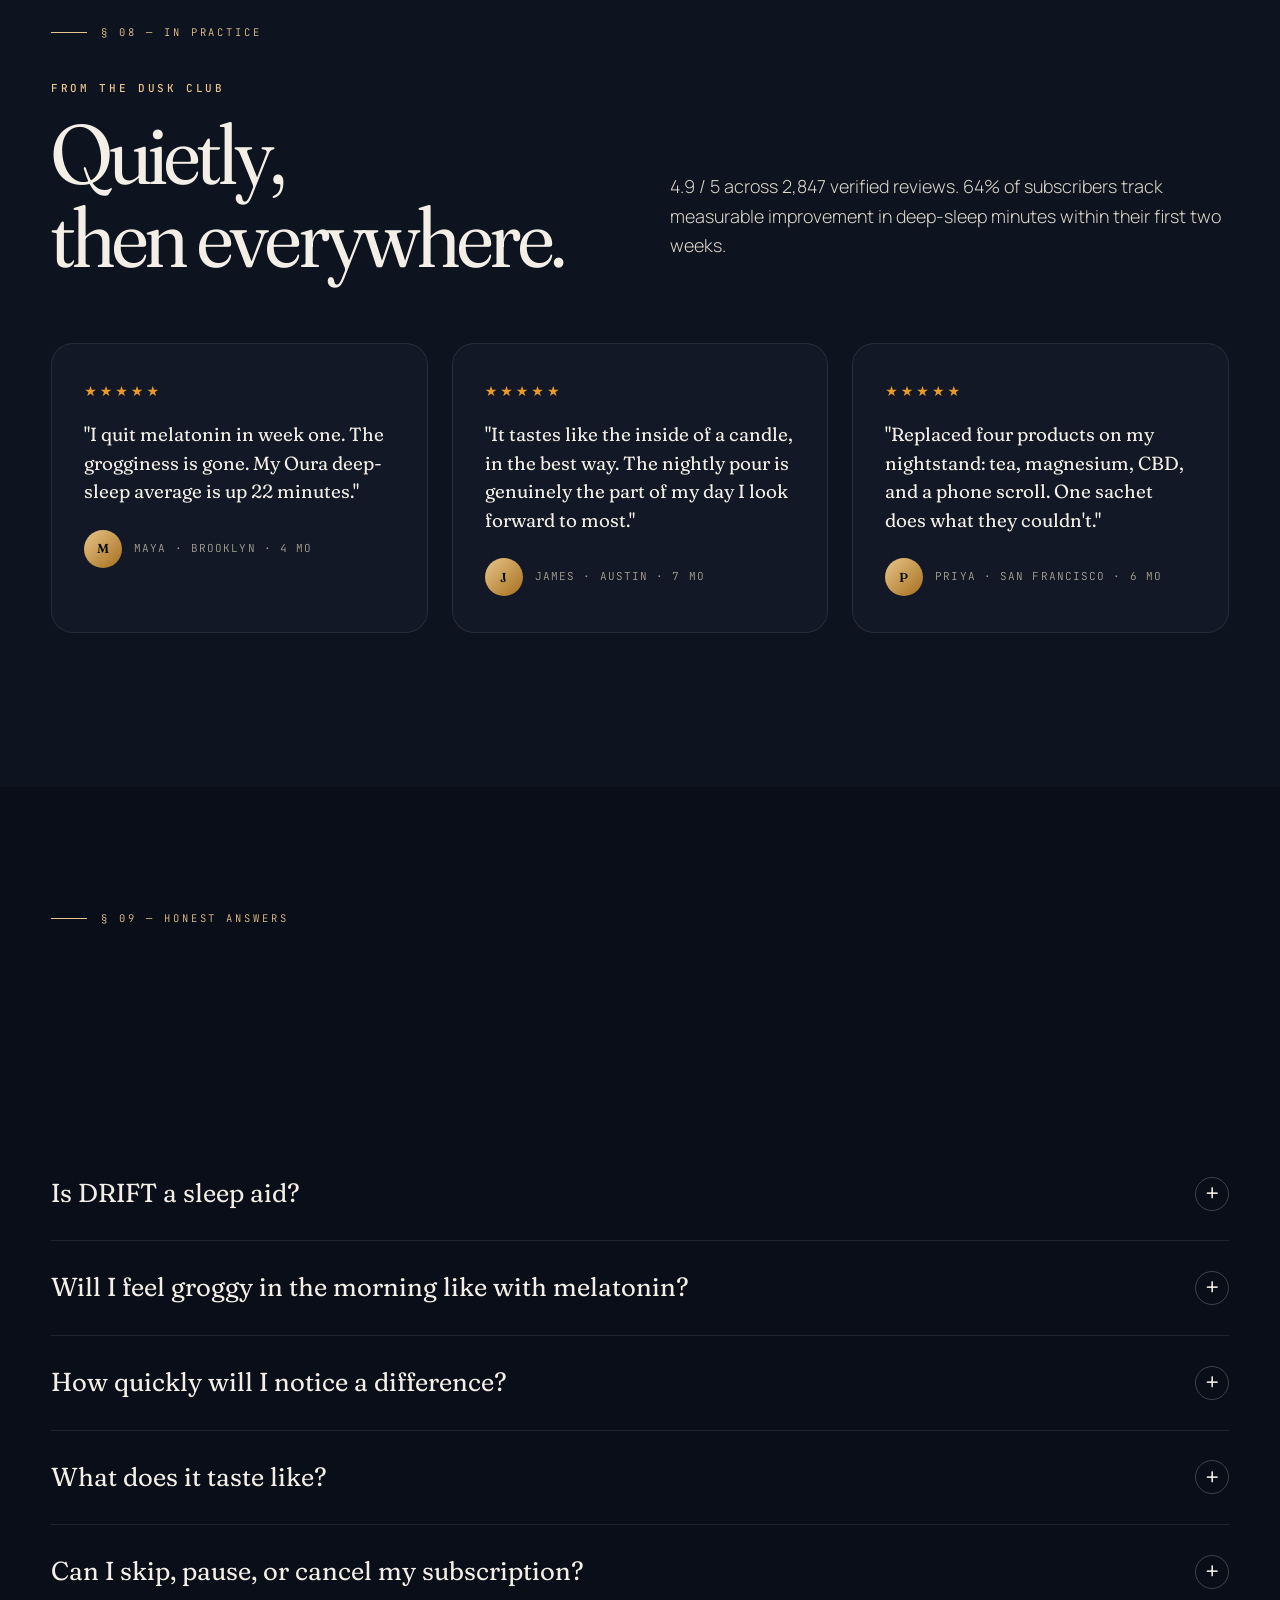
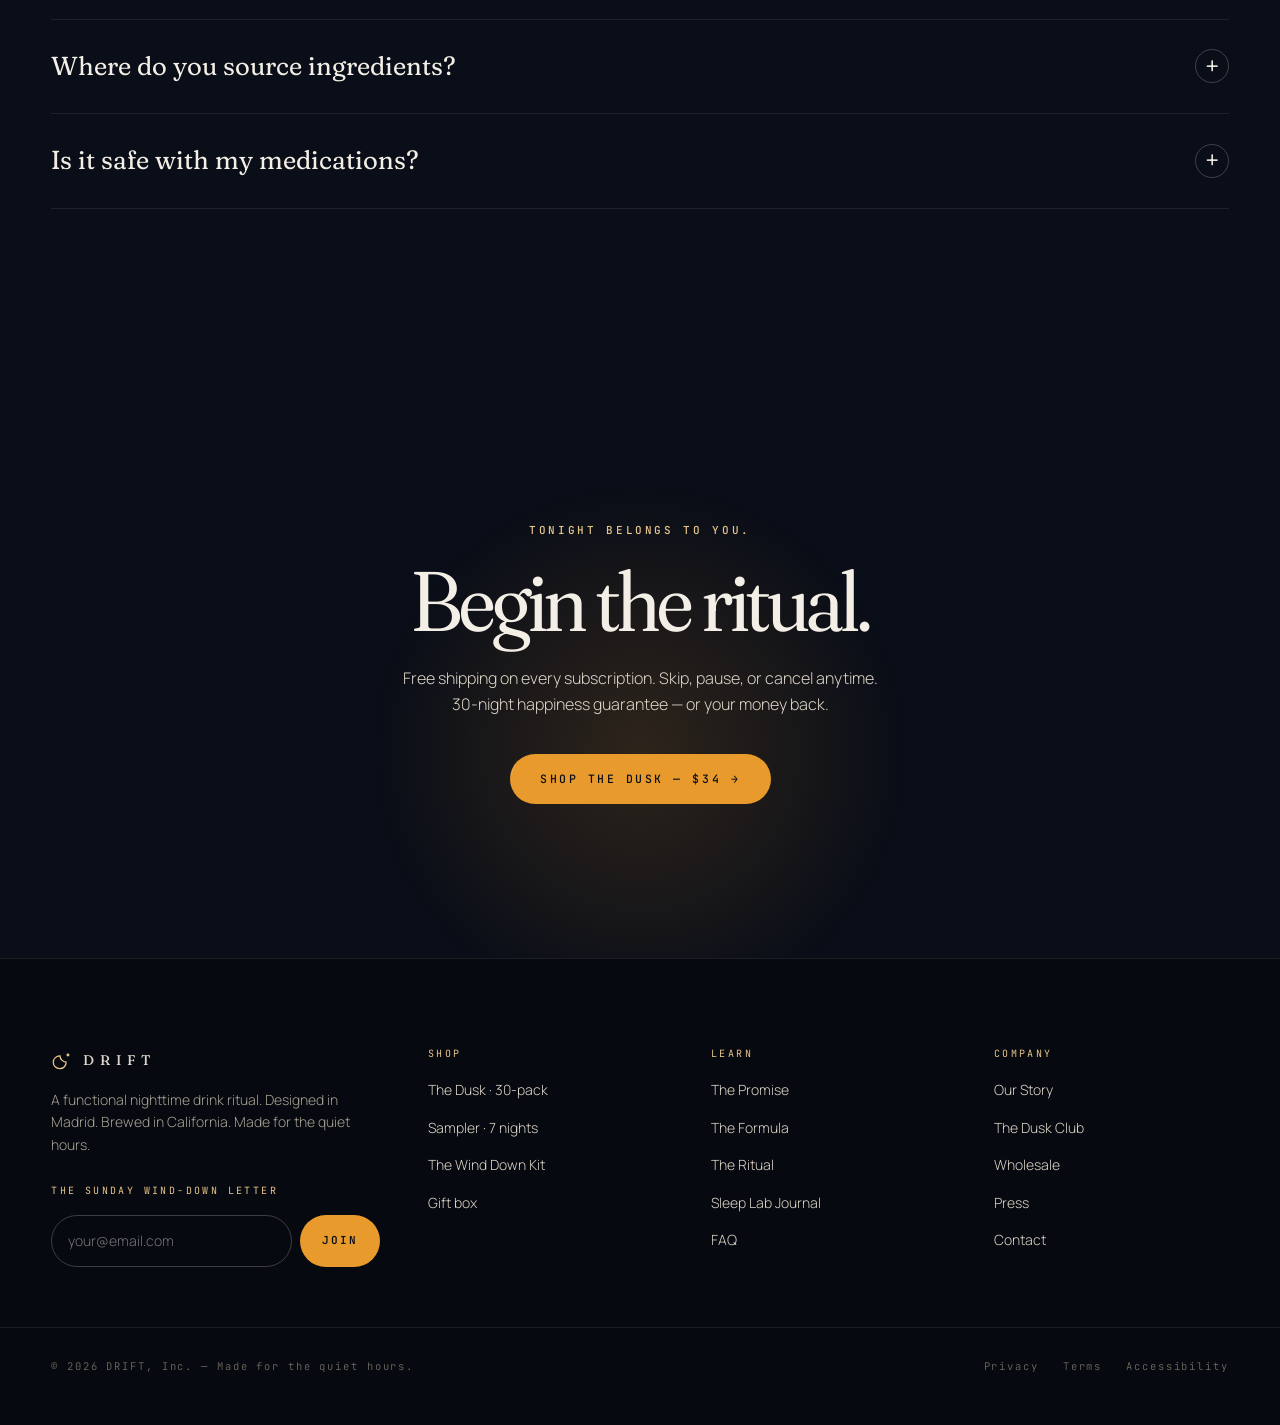
==== commit 7e077d92: "Cinematic ritual sequence + breathing aurora + candleglow §06 The Ritual is now a scroll-pinned cine" ====
--- a/index.html
+++ b/index.html
@@ -57,6 +57,7 @@
 <body>
 
 <a href="#main" class="skip-link">Skip to content</a>
+<div class="candleglow" id="candleglow" aria-hidden="true"></div>
 <div class="cursor cursor-dot" id="cursor-dot" aria-hidden="true"></div>
 <div class="cursor cursor-ring" id="cursor-ring" aria-hidden="true"></div>
 <div class="scroll-progress" aria-hidden="true"></div>
@@ -575,8 +576,118 @@
         beautiful moment that anchors the rest of your evening.
       </p>
     </div>
-
-    <div class="ritual-grid reveal-stagger">
+  </div>
+
+  <!-- Cinematic, scroll-driven ritual stage (desktop · non-reduced-motion) -->
+  <div class="ritual-stage" id="ritual-stage">
+    <div class="ritual-pin">
+      <svg class="ritual-art" viewBox="0 0 600 760" preserveAspectRatio="xMidYMid meet" aria-hidden="true">
+        <defs>
+          <linearGradient id="rg-sachet" x1="0" y1="0" x2="0" y2="1">
+            <stop offset="0%" stop-color="#171f33"/>
+            <stop offset="100%" stop-color="#070c18"/>
+          </linearGradient>
+          <linearGradient id="rg-liquid" x1="0" y1="0" x2="0" y2="1">
+            <stop offset="0%" stop-color="#E8C58A"/>
+            <stop offset="60%" stop-color="#D69A45"/>
+            <stop offset="100%" stop-color="#7E5417"/>
+          </linearGradient>
+          <radialGradient id="rg-bloom" cx="50%" cy="58%" r="55%">
+            <stop offset="0%" stop-color="rgba(232,154,44,0.60)"/>
+            <stop offset="55%" stop-color="rgba(232,154,44,0.12)"/>
+            <stop offset="100%" stop-color="rgba(232,154,44,0)"/>
+          </radialGradient>
+          <clipPath id="cup-clip">
+            <path d="M 240 470 L 252 670 Q 252 692 274 692 L 326 692 Q 348 692 348 670 L 360 470 Z"/>
+          </clipPath>
+        </defs>
+
+        <!-- Warm bloom background -->
+        <rect class="r-bloom" x="0" y="0" width="600" height="760" fill="url(#rg-bloom)"/>
+
+        <!-- Sachet -->
+        <g class="r-sachet">
+          <rect class="r-sachet-body" x="240" y="130" width="120" height="218" rx="7" ry="7" fill="url(#rg-sachet)" stroke="rgba(232,197,138,0.32)" stroke-width="1"/>
+          <line class="r-sachet-seam" x1="246" y1="148" x2="354" y2="148" stroke="rgba(232,197,138,0.55)" stroke-width="0.8" stroke-dasharray="2 3"/>
+          <!-- Torn lid (rises during phase 1) -->
+          <path class="r-sachet-lid" d="M 240 142 L 248 132 L 258 140 L 268 130 L 278 138 L 288 130 L 298 140 L 308 130 L 318 138 L 328 130 L 338 140 L 348 132 L 360 142 L 360 122 L 240 122 Z" fill="#0a0e1a" stroke="rgba(232,197,138,0.42)" stroke-width="1"/>
+          <g class="r-sachet-label">
+            <text x="300" y="218" text-anchor="middle" font-family="Fraunces, serif" font-size="17" letter-spacing="6" fill="#E8C58A" opacity="0.9" font-weight="400">DRIFT</text>
+            <text x="300" y="238" text-anchor="middle" font-family="JetBrains Mono, monospace" font-size="6.5" letter-spacing="2" fill="rgba(232,197,138,0.62)">WIND DOWN ON PURPOSE</text>
+            <line x1="272" y1="250" x2="328" y2="250" stroke="rgba(232,197,138,0.32)" stroke-width="0.6"/>
+            <text x="300" y="266" text-anchor="middle" font-family="JetBrains Mono, monospace" font-size="6" letter-spacing="2" fill="rgba(232,197,138,0.5)">NET WT. 8G</text>
+          </g>
+        </g>
+
+        <!-- Falling amber particles — fewer, more elegant -->
+        <g class="r-particles">
+          <circle class="rp" style="--x:-3;  --x2:-7" cx="278" cy="150" r="2"   fill="#E8C58A"/>
+          <circle class="rp" style="--x:5;   --x2:9"  cx="295" cy="150" r="1.7" fill="#E89A2C"/>
+          <circle class="rp" style="--x:-7;  --x2:-2" cx="305" cy="150" r="2.1" fill="#E8C58A"/>
+          <circle class="rp" style="--x:3;   --x2:-5" cx="322" cy="150" r="1.5" fill="#A56F1C"/>
+          <circle class="rp" style="--x:9;   --x2:1"  cx="313" cy="150" r="2"   fill="#E8C58A"/>
+          <circle class="rp" style="--x:-2;  --x2:8"  cx="288" cy="150" r="1.5" fill="#E89A2C"/>
+          <circle class="rp" style="--x:6;   --x2:-3" cx="300" cy="150" r="1.8" fill="#E8C58A"/>
+          <circle class="rp" style="--x:-5;  --x2:4"  cx="292" cy="150" r="1.4" fill="#E89A2C"/>
+          <circle class="rp" style="--x:2;   --x2:6"  cx="318" cy="150" r="1.7" fill="#E8C58A"/>
+        </g>
+
+        <!-- Cup -->
+        <g class="r-cup">
+          <path d="M 240 470 L 252 670 Q 252 692 274 692 L 326 692 Q 348 692 348 670 L 360 470" stroke="rgba(232,197,138,0.62)" stroke-width="1.4" fill="none"/>
+          <ellipse cx="300" cy="710" rx="78" ry="6" stroke="rgba(232,197,138,0.30)" stroke-width="1" fill="none"/>
+          <path d="M 358 510 Q 396 510 396 558 Q 396 605 358 605" stroke="rgba(232,197,138,0.55)" stroke-width="1.4" fill="none"/>
+          <ellipse cx="300" cy="470" rx="60" ry="8" stroke="rgba(232,197,138,0.65)" stroke-width="1.2" fill="none"/>
+          <g clip-path="url(#cup-clip)">
+            <rect class="r-liquid" x="240" y="470" width="120" height="240" fill="url(#rg-liquid)"/>
+            <ellipse class="r-liquid-surface" cx="300" cy="470" rx="58" ry="6" fill="#E8C58A"/>
+          </g>
+        </g>
+
+        <!-- Steam -->
+        <g class="r-steam">
+          <path class="rs rs1" d="M 280 458 Q 268 414 286 374 Q 270 326 294 286" stroke="rgba(232,197,138,0.85)" stroke-width="1.6" fill="none" stroke-linecap="round"/>
+          <path class="rs rs2" d="M 300 458 Q 314 414 296 372 Q 312 330 302 290" stroke="rgba(232,197,138,0.65)" stroke-width="1.6" fill="none" stroke-linecap="round"/>
+          <path class="rs rs3" d="M 320 458 Q 332 412 314 372" stroke="rgba(232,197,138,0.50)" stroke-width="1.4" fill="none" stroke-linecap="round"/>
+        </g>
+      </svg>
+
+      <!-- Cross-faded captions -->
+      <ol class="ritual-caps" aria-label="The ritual">
+        <li class="rcap" data-phase="1">
+          <span class="rcap-num">01 — Tear</span>
+          <h3>Tear.</h3>
+          <p>Pull a single sachet from the box. Notice the weight of the matte paper, the soft tear along the seam. The day is closing.</p>
+          <span class="rcap-tag">— 30 seconds —</span>
+        </li>
+        <li class="rcap" data-phase="2">
+          <span class="rcap-num">02 — Pour</span>
+          <h3>Pour.</h3>
+          <p>Empty into 8oz of warm water. Watch the powder dissolve into a soft amber bloom. Stir slowly. Inhale.</p>
+          <span class="rcap-tag">— 60 seconds —</span>
+        </li>
+        <li class="rcap" data-phase="3">
+          <span class="rcap-num">03 — Drift</span>
+          <h3>Drift.</h3>
+          <p>Sip without your phone. Read, stretch, journal — anything but scroll. Your body knows what to do from here.</p>
+          <span class="rcap-tag">— Until the cup is empty —</span>
+        </li>
+      </ol>
+
+      <!-- Progress ticks -->
+      <div class="ritual-progress" aria-hidden="true">
+        <span class="rp-tick" data-tick="1"></span>
+        <span class="rp-line"><span class="rp-fill"></span></span>
+        <span class="rp-tick" data-tick="2"></span>
+        <span class="rp-line"><span class="rp-fill rp-fill-2"></span></span>
+        <span class="rp-tick" data-tick="3"></span>
+      </div>
+    </div>
+  </div>
+
+  <!-- Mobile / reduced-motion fallback (cards) -->
+  <div class="wrap">
+    <div class="ritual-grid ritual-grid-fallback reveal-stagger">
       <div class="step">
         <div class="step-num">01</div>
         <h3>Tear</h3>
@@ -596,17 +707,6 @@
         <span class="step-tag">— Until the cup is empty —</span>
       </div>
     </div>
-  </div>
-</section>
-
-<!-- ============== FOUNDER NOTE ============== -->
-<section class="note">
-  <div class="wrap reveal">
-    <svg class="moon-rule" viewBox="0 0 24 24" fill="none" stroke="currentColor" stroke-width="1.2" aria-hidden="true">
-      <path d="M16.5 14.2A7 7 0 0 1 9.8 7.5a7 7 0 1 0 6.7 6.7Z"/>
-      <circle cx="18.5" cy="6.5" r="0.9" fill="currentColor"/>
-    </svg>
-    <blockquote>"You deserve the last thirty minutes of your day."</blockquote>
   </div>
 </section>
 
--- a/assets/styles.css
+++ b/assets/styles.css
@@ -399,12 +399,36 @@
     radial-gradient(35% 50% at 75% 40%, rgba(232,197,138,.10), transparent 70%),
     radial-gradient(30% 50% at 50% 80%, rgba(42,30,46,.40), transparent 70%);
   filter:blur(40px);
-  animation: aurora 18s ease-in-out infinite;
+  /* 4-7-8 breath cadence — 19s loop */
+  animation: aurora 19s cubic-bezier(.55,.05,.45,.95) infinite;
+  will-change: transform, opacity;
 }
 @keyframes aurora{
-  0%,100%{ transform:translate(0,0) scale(1) }
-  50%{ transform:translate(-2%, -3%) scale(1.05) }
-}
+  0%   { transform:translate(0,0)        scale(1);    opacity:.86 }
+  21%  { transform:translate(-1.5%,-2.5%) scale(1.06); opacity:1   } /* 4s inhale → expand */
+  58%  { transform:translate(-1.5%,-2.5%) scale(1.06); opacity:1   } /* 7s hold        */
+  100% { transform:translate(0,0)        scale(1);    opacity:.86 } /* 8s exhale → settle */
+}
+
+/* ---------- Candleglow — warm cursor halo ---------- */
+.candleglow{
+  position:fixed; top:0; left:0;
+  width:520px; height:520px; pointer-events:none;
+  z-index:3;
+  background:
+    radial-gradient(closest-side,
+      rgba(232,154,44,0.16),
+      rgba(232,197,138,0.06) 45%,
+      transparent 72%);
+  mix-blend-mode:screen;
+  opacity:0;
+  transform: translate3d(-100vw,-100vh,0) translate(-50%,-50%);
+  transition: opacity .35s var(--ease);
+  will-change: transform, opacity;
+}
+.candleglow.is-on{ opacity:1 }
+@media (max-width:880px), (hover:none){ .candleglow{ display:none } }
+@media (prefers-reduced-motion: reduce){ .candleglow{ display:none } }
 
 .hero-grid{
   display:grid; grid-template-columns: 1.2fr 0.8fr;
@@ -1146,6 +1170,8 @@
 .reveal-stagger.in > *:nth-child(3){ transition-delay:.20s }
 .reveal-stagger.in > *:nth-child(4){ transition-delay:.28s }
 .reveal-stagger.in > *:nth-child(5){ transition-delay:.36s }
+.reveal-stagger.in > *:nth-child(6){ transition-delay:.44s }
+.reveal-stagger.in > *:nth-child(7){ transition-delay:.52s }
 
 /* Toast */
 .toast-wrap{ position:fixed; bottom:24px; left:50%; transform:translateX(-50%); z-index:80; display:flex; flex-direction:column; gap:8px; pointer-events:none }
@@ -2482,3 +2508,291 @@
   .foot-grid{ gap:32px }
 }
 
+/* =========================================================
+   TONIGHT'S WINDOW — time / phase / drifters ribbon
+   ========================================================= */
+.tonight-ribbon{
+  display:inline-flex; align-items:center;
+  gap:14px; flex-wrap:wrap;
+  margin-top:36px;
+  padding:11px 18px 11px 16px;
+  border:1px solid var(--hairline);
+  border-radius:99px;
+  background:rgba(15,20,32,0.55);
+  backdrop-filter: blur(10px);
+  -webkit-backdrop-filter: blur(10px);
+  font-family:var(--mono);
+  font-size:10.5px; letter-spacing:.20em; text-transform:uppercase;
+  color:var(--muted);
+  position:relative; overflow:hidden;
+  transition:
+    border-color .9s var(--ease),
+    background  .9s var(--ease),
+    box-shadow  .9s var(--ease);
+  max-width:100%;
+}
+.tonight-ribbon::before{
+  content:""; position:absolute; inset:0; border-radius:99px;
+  background:
+    radial-gradient(60% 100% at 0% 50%, rgba(232,154,44,0.10), transparent 70%),
+    radial-gradient(60% 100% at 100% 50%, rgba(232,197,138,0.06), transparent 70%);
+  opacity:0; transition:opacity .9s var(--ease); pointer-events:none;
+}
+.tonight-ribbon[data-window="on"]{
+  border-color:rgba(232,154,44,0.32);
+  background:rgba(20,16,12,0.55);
+  box-shadow:
+    0 22px 50px -20px rgba(232,154,44,0.25),
+    inset 0 0 22px rgba(232,154,44,0.05);
+}
+.tonight-ribbon[data-window="on"]::before{ opacity:1 }
+.tonight-ribbon .tr-cell{
+  display:inline-flex; align-items:center; gap:9px; white-space:nowrap;
+  position:relative; z-index:1;
+}
+.tonight-ribbon .tr-pip{
+  width:5px; height:5px; border-radius:99px;
+  background:var(--amber); opacity:.55;
+  transition:opacity .9s var(--ease), box-shadow .9s var(--ease);
+}
+.tonight-ribbon[data-window="on"] .tr-pip{
+  opacity:1; box-shadow:0 0 10px rgba(232,154,44,0.7);
+}
+.tonight-ribbon .tr-sep{
+  width:1px; height:14px; background:var(--hairline); flex:none;
+  position:relative; z-index:1;
+}
+.tonight-ribbon .tr-sep-flex{ display:none } /* desktop: flow continues; only used on wrap */
+.tonight-ribbon .tr-val{ color:var(--bone-dim); font-variant-numeric: tabular-nums lining-nums }
+.tonight-ribbon .tr-sub{ color:var(--muted-2) }
+.tonight-ribbon .tr-count{ color:var(--bone); font-weight:500 }
+.tonight-ribbon .tr-moon{ color:var(--amber-soft); flex:none }
+.tonight-ribbon[data-window="on"] .tr-moon{ filter: drop-shadow(0 0 6px rgba(232,197,138,0.5)) }
+.tonight-ribbon .tr-msg{ color:var(--muted) }
+.tonight-ribbon[data-window="on"] .tr-msg{ color:var(--amber-soft) }
+
+/* Subtle slow ticker pulse on the count */
+.tonight-ribbon .tr-count.tick{
+  animation: trTick .8s var(--ease);
+}
+@keyframes trTick{
+  0%   { color:var(--amber-soft); text-shadow:0 0 8px rgba(232,154,44,0.5) }
+  100% { color:var(--bone);       text-shadow:none }
+}
+
+@media (max-width:880px){
+  .tonight-ribbon{
+    font-size:9.5px; gap:10px; padding:10px 14px; margin-top:26px;
+    border-radius:20px;
+    width:100%;
+  }
+  .tonight-ribbon .tr-sep{ display:none }
+  .tonight-ribbon .tr-cell{ flex:1 1 auto }
+  .tonight-ribbon .tr-msg{ width:100%; padding-top:6px; border-top:1px solid var(--hairline); margin-top:4px }
+}
+
+/* =========================================================
+   THE RITUAL — cinematic, scroll-driven choreography
+   ========================================================= */
+
+/* Show the cards by default; JS swaps to cinema on desktop. */
+.ritual-stage{
+  display:none;
+  position:relative;
+  height:220vh;                          /* total scroll-pin length */
+  --p:0; --p1:0; --p2:0; --p3:0;
+  --c1:1; --c2:0; --c3:0;
+}
+body.cinema-on .ritual-stage{ display:block }
+body.cinema-on .ritual-grid-fallback{ display:none }
+
+.ritual-pin{
+  position:sticky; top:0;
+  height:100vh; max-height:980px;
+  display:grid;
+  grid-template-columns: 1.05fr 1fr;
+  gap:48px;
+  align-items:center;
+  max-width:1440px; margin:0 auto;
+  padding: 0 var(--gutter);
+  overflow:hidden;
+}
+
+/* SVG art stage */
+.ritual-art{
+  width:100%; height:88vh; max-height:780px;
+  justify-self:center; align-self:center;
+  display:block;
+  filter: drop-shadow(0 30px 80px rgba(0,0,0,0.55));
+}
+
+.r-bloom{
+  transform-box: view-box;
+  transform-origin:50% 60%;
+  transform: scale(calc(0.45 + var(--p) * 0.8));
+  opacity: calc(var(--p2) * 0.55 + var(--p3) * 0.5);
+  transition: opacity .12s linear;
+}
+
+/* Sachet rotates + lifts as the tear begins, then fades during phase 3 */
+.r-sachet{
+  transform-box: view-box;
+  transform-origin: 300px 230px;
+  transform:
+    rotate(calc(var(--p1) * -9deg))
+    translate(calc(var(--p1) * -10px), calc(var(--p1) * -16px))
+    scale(calc(1 - var(--p3) * 0.10));
+  opacity: calc(1 - var(--p3) * 0.92);
+  transition: opacity .25s var(--ease-out), transform .25s var(--ease-out);
+  will-change: transform, opacity;
+}
+.r-sachet-lid{
+  transform-box: view-box;
+  transform-origin: 300px 130px;
+  transform:
+    translate(calc(var(--p1) * -4px), calc(var(--p1) * -40px))
+    rotate(calc(var(--p1) * -8deg));
+  opacity: calc(1 - var(--p1) * 0.6);
+  transition: transform .25s var(--ease-out);
+}
+.r-sachet-seam{ opacity: calc(1 - var(--p1) * 0.95) }
+.r-sachet-label{ opacity: calc(1 - var(--p3) * 0.9) }
+
+/* Particles — emerge during phase 1, settle into the cup during phase 2 */
+.r-particles .rp{
+  --y: calc((var(--p1) * 90 + var(--p2) * 260) * 1px);
+  --xt: calc((var(--x, 0) * var(--p1) + var(--x2, 0) * var(--p2)) * 1px);
+  transform: translate(var(--xt), var(--y));
+  opacity: calc( min(var(--p1) * 1.6, 1) * (1 - var(--p2) * 0.92) );
+  transition: transform .25s var(--ease-out), opacity .18s linear;
+  will-change: transform, opacity;
+}
+
+/* Cup fades in alongside the tear */
+.r-cup{
+  opacity: calc(0.12 + min(1, var(--p1) * 1.3) * 0.88);
+  transition: opacity .22s var(--ease-out);
+}
+.r-liquid{
+  transform: translateY(calc((1 - var(--p2)) * 235px));
+  opacity: calc(var(--p2) * 0.96);
+  transition: transform .28s var(--ease-out), opacity .22s linear;
+  will-change: transform, opacity;
+}
+.r-liquid-surface{
+  transform: translateY(calc((1 - var(--p2)) * 235px));
+  opacity: calc(var(--p2) * 0.7);
+  transition: transform .28s var(--ease-out), opacity .22s linear;
+}
+
+/* Steam draws on during phase 3 + gentle drift */
+.r-steam .rs{
+  stroke-dasharray: 220;
+  stroke-dashoffset: calc(220 - var(--p3) * 220);
+  opacity: calc(var(--p3) * 0.95);
+  animation: steamDrift 5s ease-in-out infinite;
+  transition: opacity .22s linear, stroke-dashoffset .25s var(--ease-out);
+}
+.r-steam .rs2{ animation-delay:-1.7s }
+.r-steam .rs3{ animation-delay:-3.2s }
+@keyframes steamDrift{
+  0%,100%{ transform:translateY(0)   }
+  50%    { transform:translateY(-6px) }
+}
+
+/* Captions — absolutely stacked, cross-faded */
+.ritual-caps{
+  position:relative;
+  list-style:none; margin:0; padding:0;
+  align-self:center; justify-self:start;
+  min-height: 360px;
+  width:100%; max-width:520px;
+}
+.rcap{
+  position:absolute; inset:0;
+  display:flex; flex-direction:column; gap:8px;
+  transition: opacity .3s var(--ease), transform .6s var(--ease);
+  will-change: opacity, transform;
+}
+.rcap[data-phase="1"]{ opacity: var(--c1); transform: translateY(calc((1 - var(--c1)) * 18px)) }
+.rcap[data-phase="2"]{ opacity: var(--c2); transform: translateY(calc((1 - var(--c2)) * 18px)) }
+.rcap[data-phase="3"]{ opacity: var(--c3); transform: translateY(calc((1 - var(--c3)) * 18px)) }
+.rcap-num{
+  font-family:var(--mono); font-size:11px; letter-spacing:.28em;
+  text-transform:uppercase; color:var(--amber-soft);
+}
+.rcap h3{
+  font-family:var(--serif);
+  font-size: clamp(56px, 7vw, 104px);
+  font-variation-settings: "opsz" 144, "SOFT" 100, "wght" 340;
+  letter-spacing:-0.04em; line-height:0.96;
+  color:var(--bone); margin:10px 0 6px;
+}
+.rcap p{
+  font-size: clamp(15px, 1.15vw, 17.5px);
+  color:var(--bone-dim);
+  line-height:1.65; max-width:38ch; margin:6px 0 0; font-weight:300;
+}
+.rcap-tag{
+  display:inline-block; margin-top:22px;
+  font-family:var(--mono); font-size:10.5px; letter-spacing:.26em;
+  text-transform:uppercase; color:var(--amber-soft);
+}
+
+/* Progress ticks across the bottom of the pin */
+.ritual-progress{
+  position:absolute; left:50%; bottom:5.5%;
+  transform:translateX(-50%);
+  display:flex; align-items:center; gap:10px;
+}
+.rp-tick{
+  width:7px; height:7px; border-radius:99px;
+  background:rgba(248,245,242,0.16);
+  transition: background .35s var(--ease), transform .35s var(--ease), box-shadow .35s var(--ease);
+}
+.ritual-stage[data-phase="1"] .rp-tick[data-tick="1"],
+.ritual-stage[data-phase="2"] .rp-tick[data-tick="2"],
+.ritual-stage[data-phase="3"] .rp-tick[data-tick="3"]{
+  background:var(--amber); transform:scale(1.35);
+  box-shadow:0 0 12px rgba(232,154,44,0.55);
+}
+.rp-line{
+  position:relative; width:110px; height:1px;
+  background:rgba(248,245,242,0.10); overflow:hidden;
+}
+.rp-fill{
+  position:absolute; inset:0;
+  background:linear-gradient(90deg, var(--amber-soft), var(--amber));
+  transform-origin:left;
+  /* two ticks → fills [0..0.5] then [0.5..1] of overall p */
+  transform: scaleX( clamp(0, calc(var(--p) * 2), 1) );
+  transition: transform .12s linear;
+}
+.rp-fill-2{
+  transform: scaleX( clamp(0, calc((var(--p) - 0.5) * 2), 1) );
+}
+
+/* Narrow desktops — stack vertically so nothing crops */
+@media (max-width: 1080px) and (min-width: 880px){
+  .ritual-pin{
+    grid-template-columns:1fr;
+    grid-template-rows:1fr auto;
+    gap:18px;
+    padding-top: 80px;
+  }
+  .ritual-art{ height:60vh }
+  .ritual-caps{ min-height:200px; justify-self:center; text-align:center }
+  .rcap{ align-items:center }
+  .rcap p{ text-align:center }
+}
+
+/* Mobile + reduced-motion → cards only */
+@media (max-width: 879px){
+  body.cinema-on .ritual-stage{ display:none !important }
+  body.cinema-on .ritual-grid-fallback{ display:grid !important }
+}
+@media (prefers-reduced-motion: reduce){
+  body.cinema-on .ritual-stage{ display:none !important }
+  body.cinema-on .ritual-grid-fallback{ display:grid !important }
+}
+
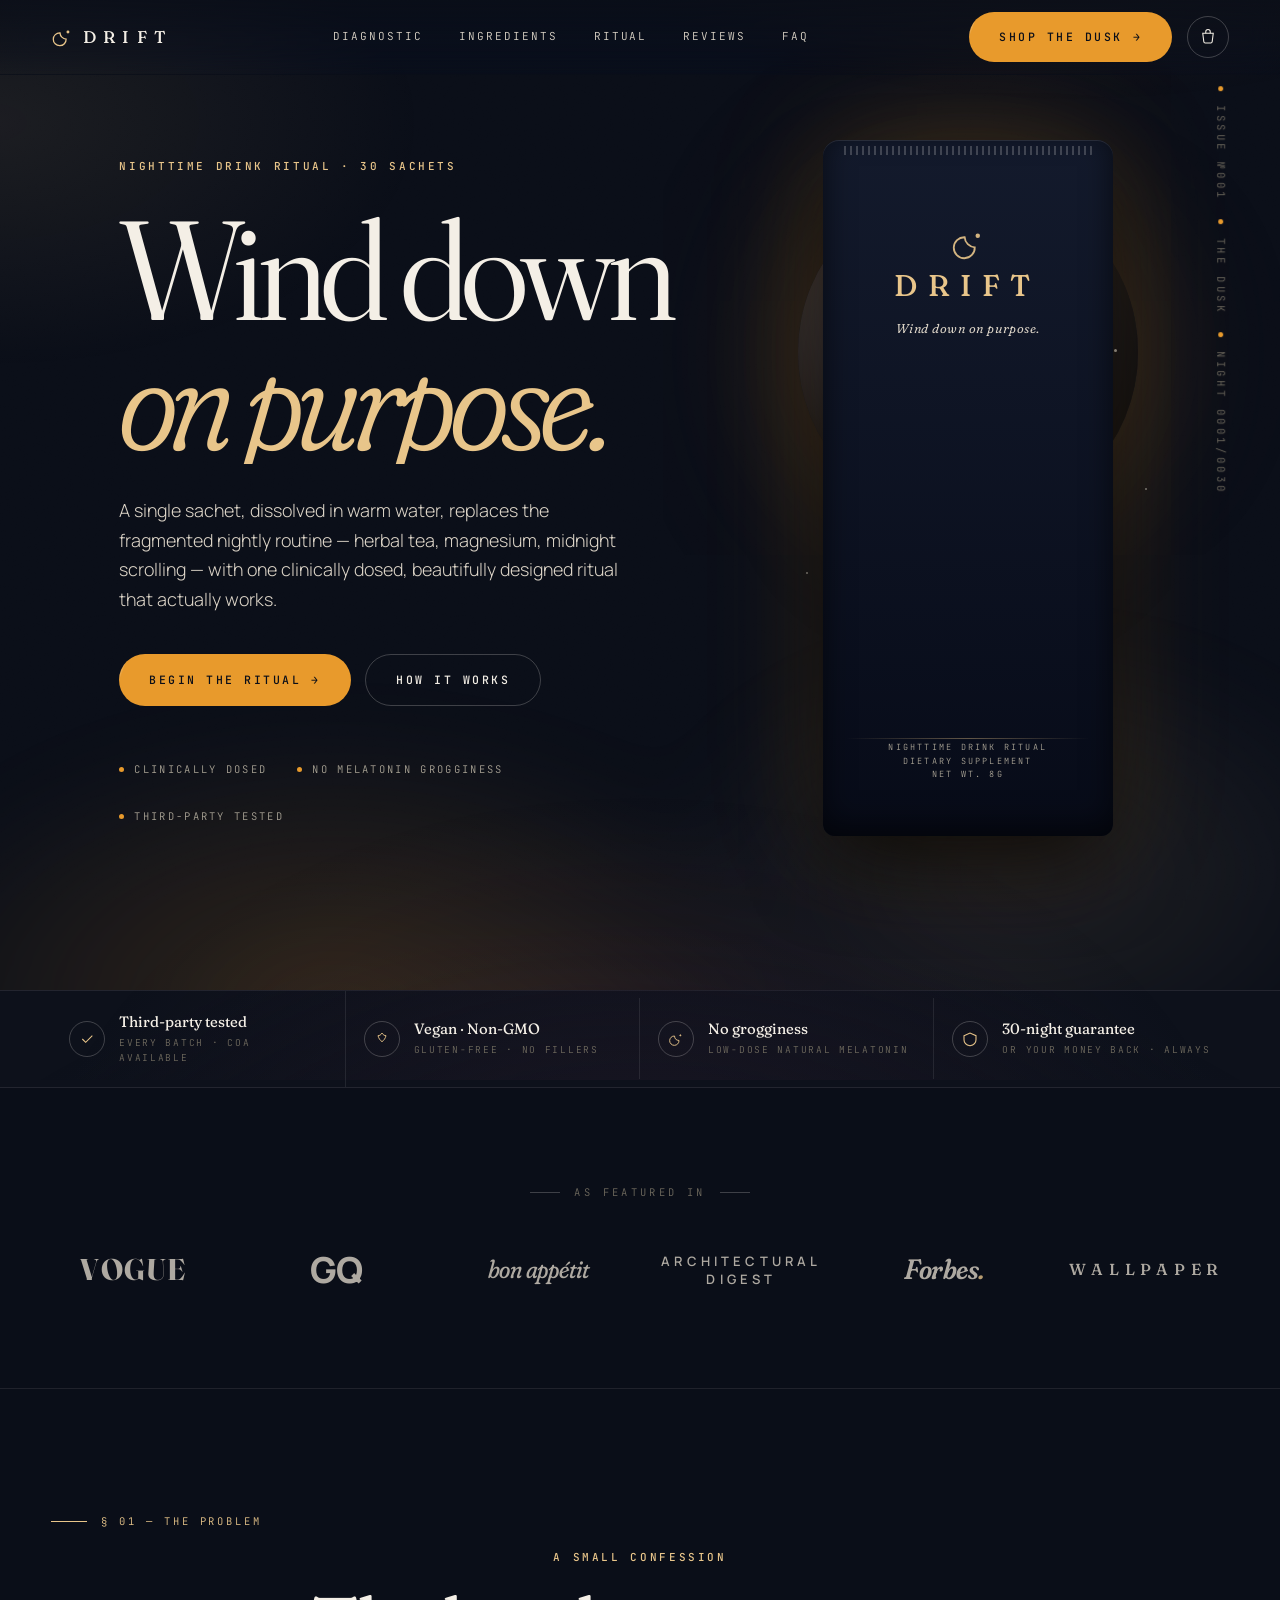
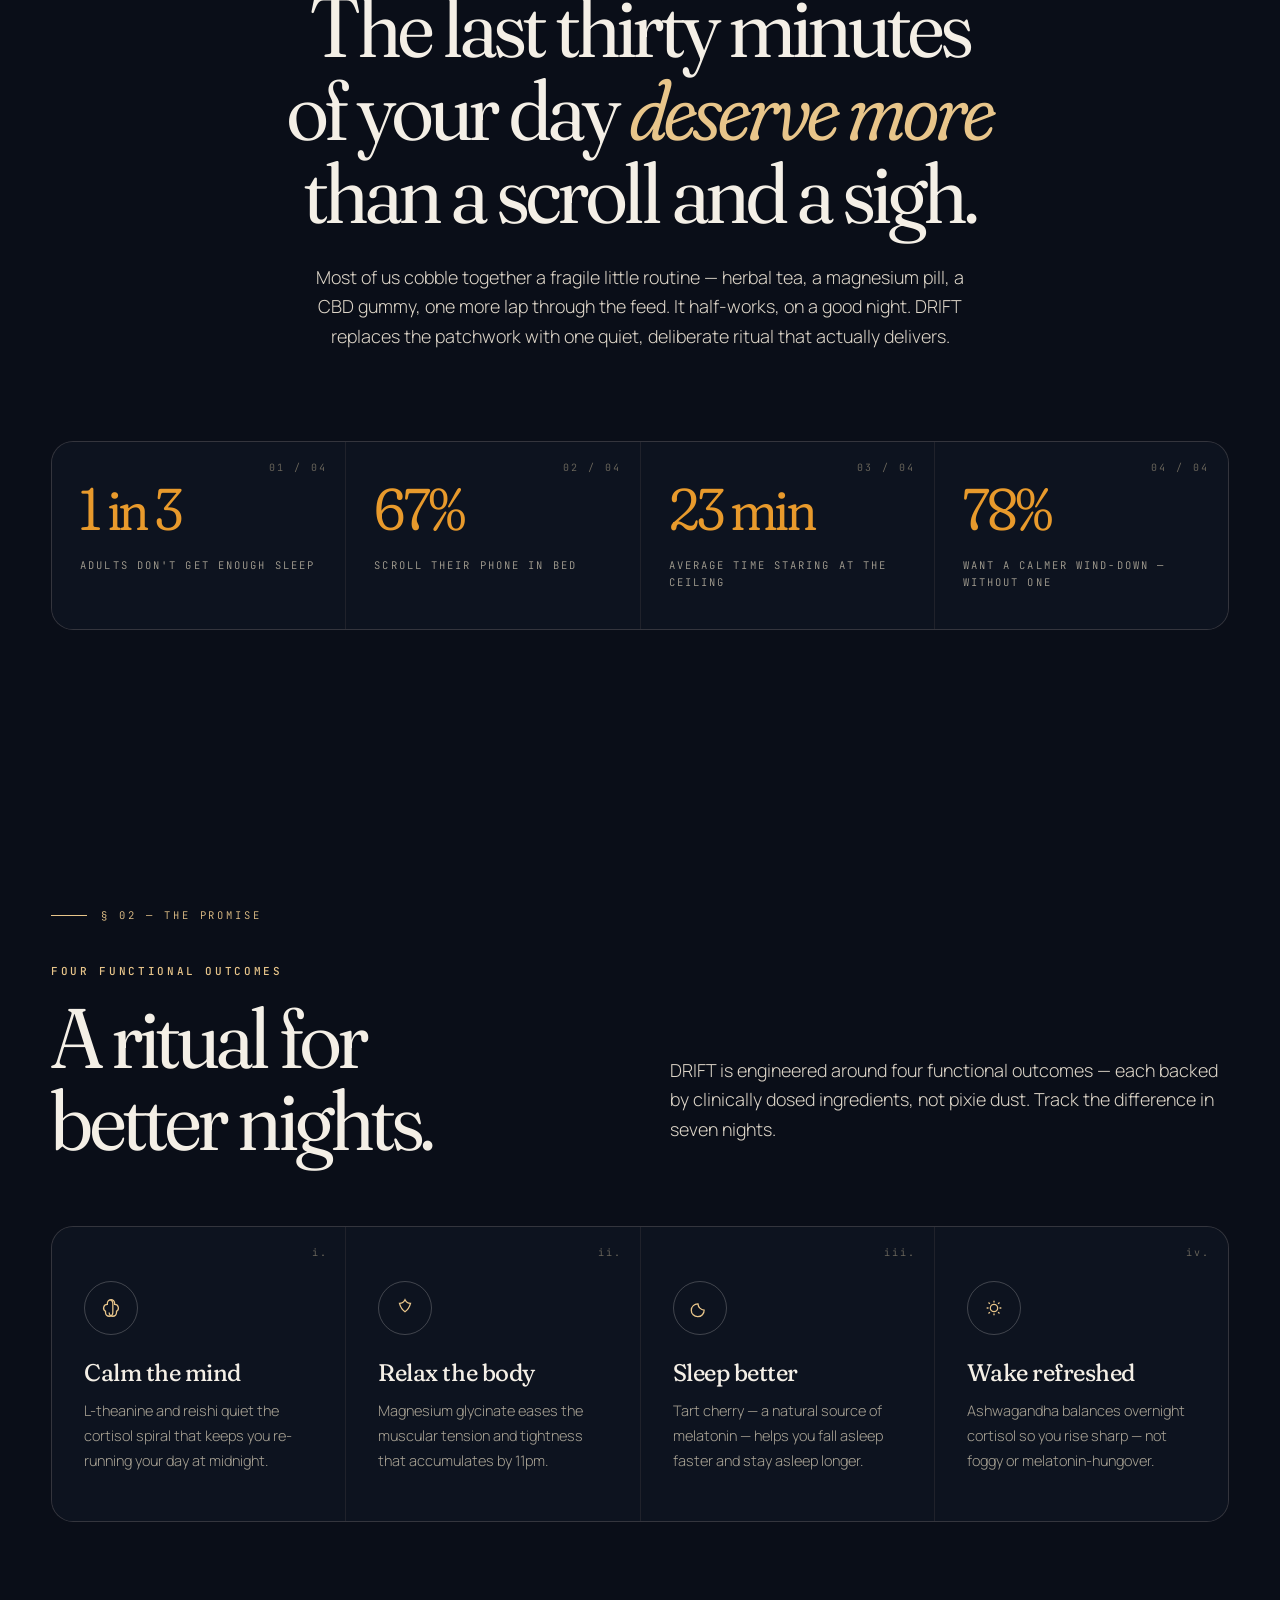
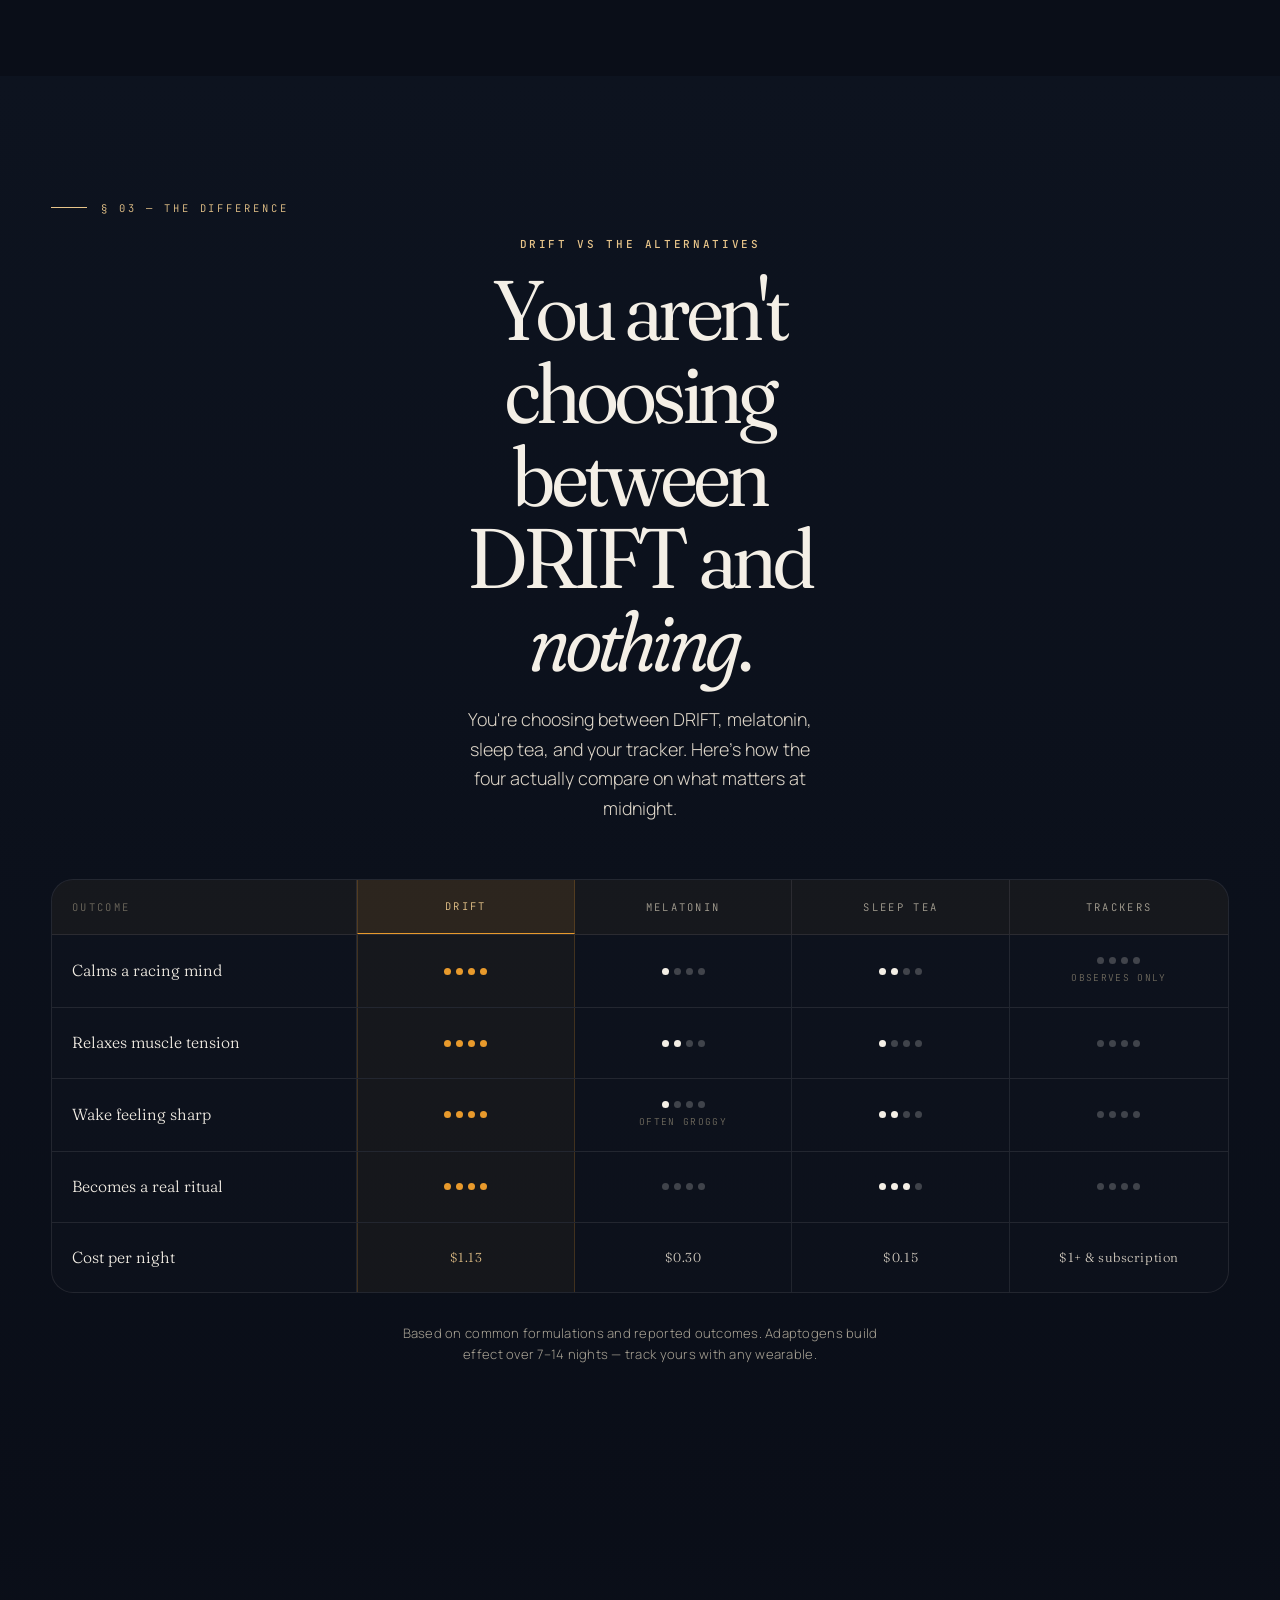
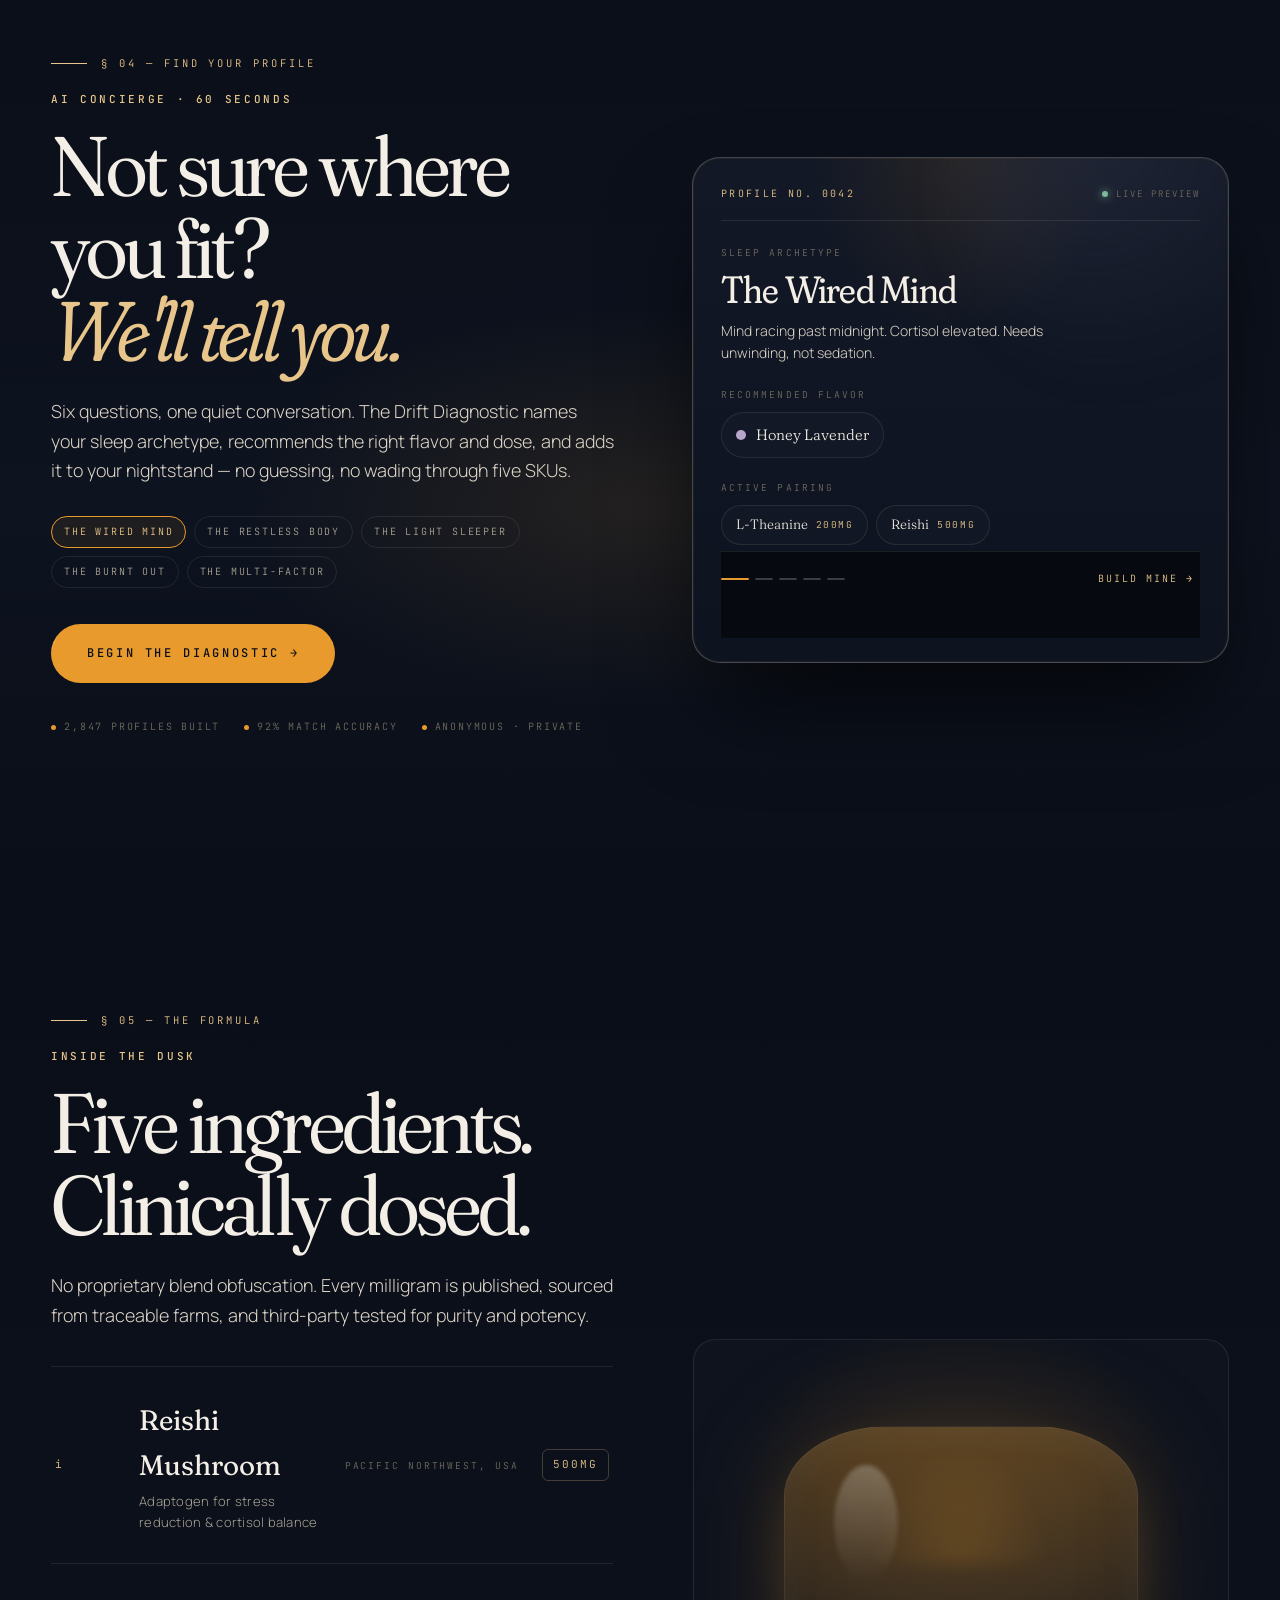
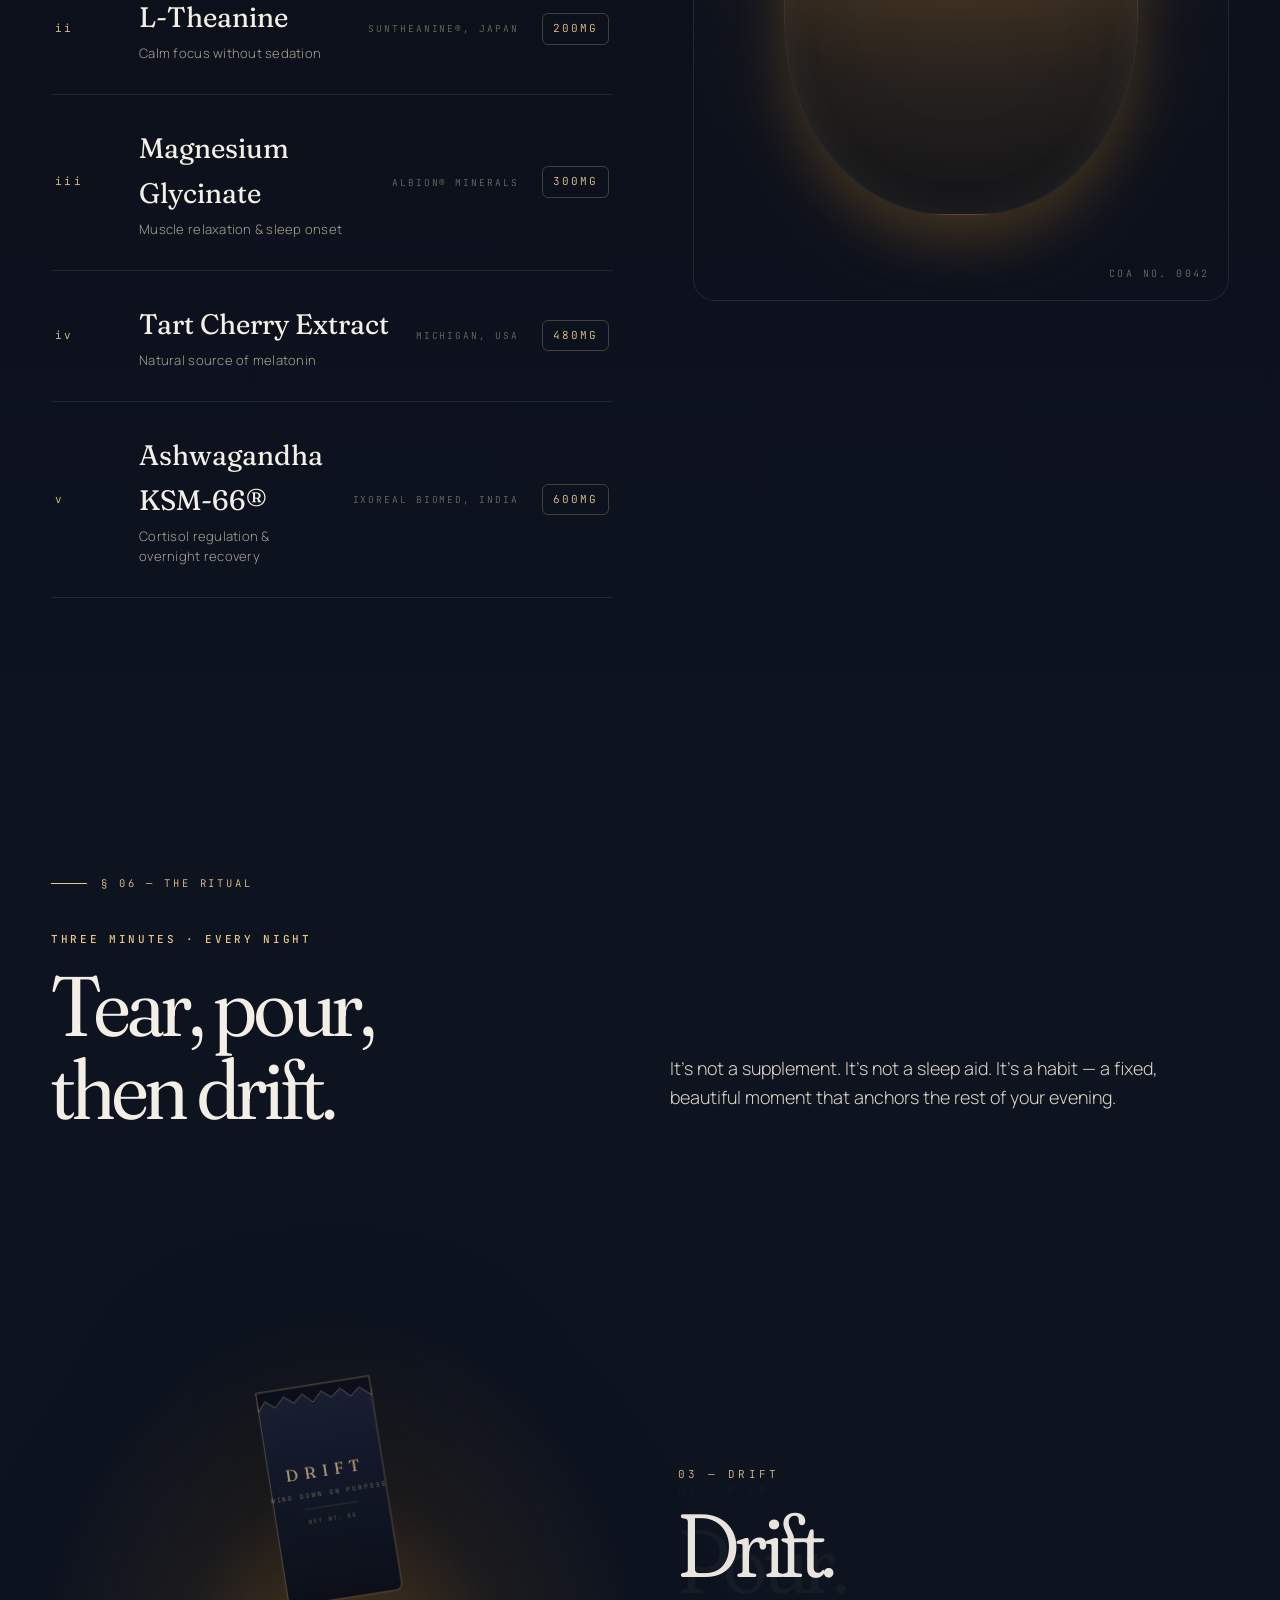
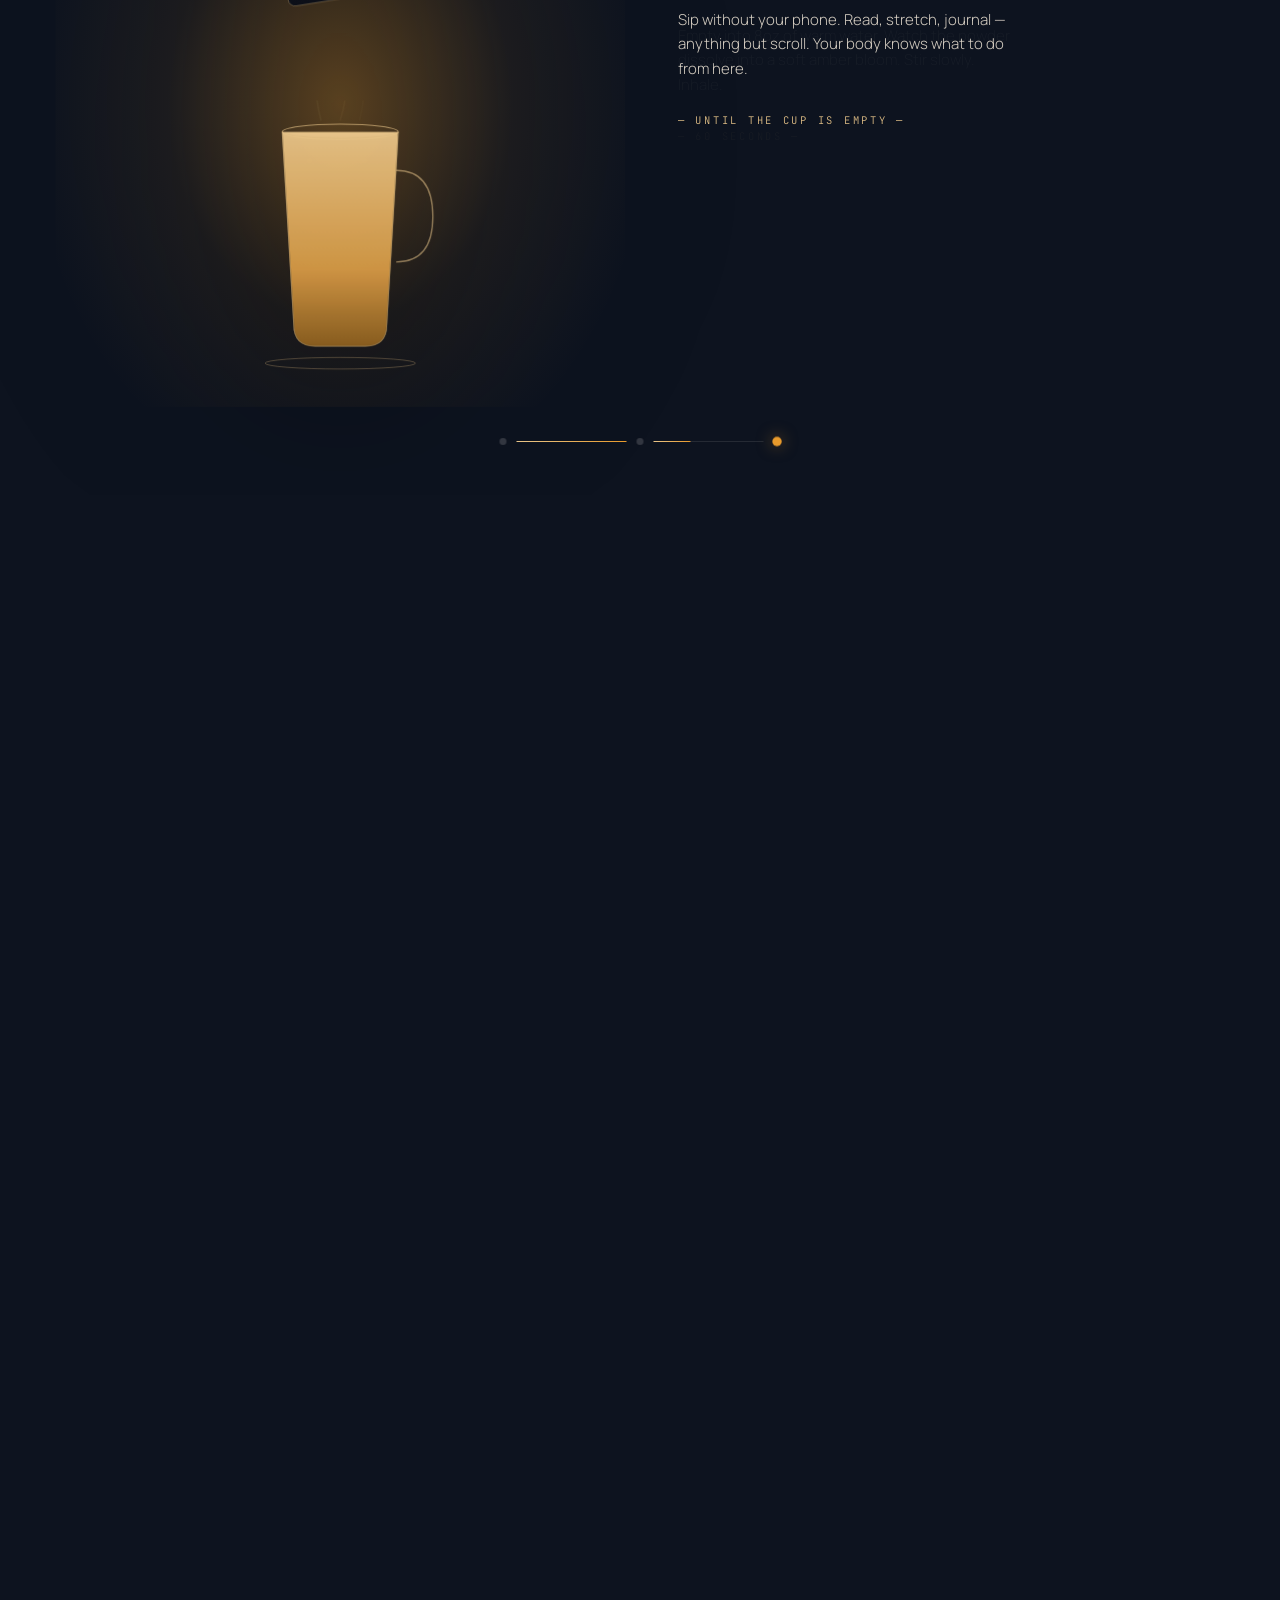
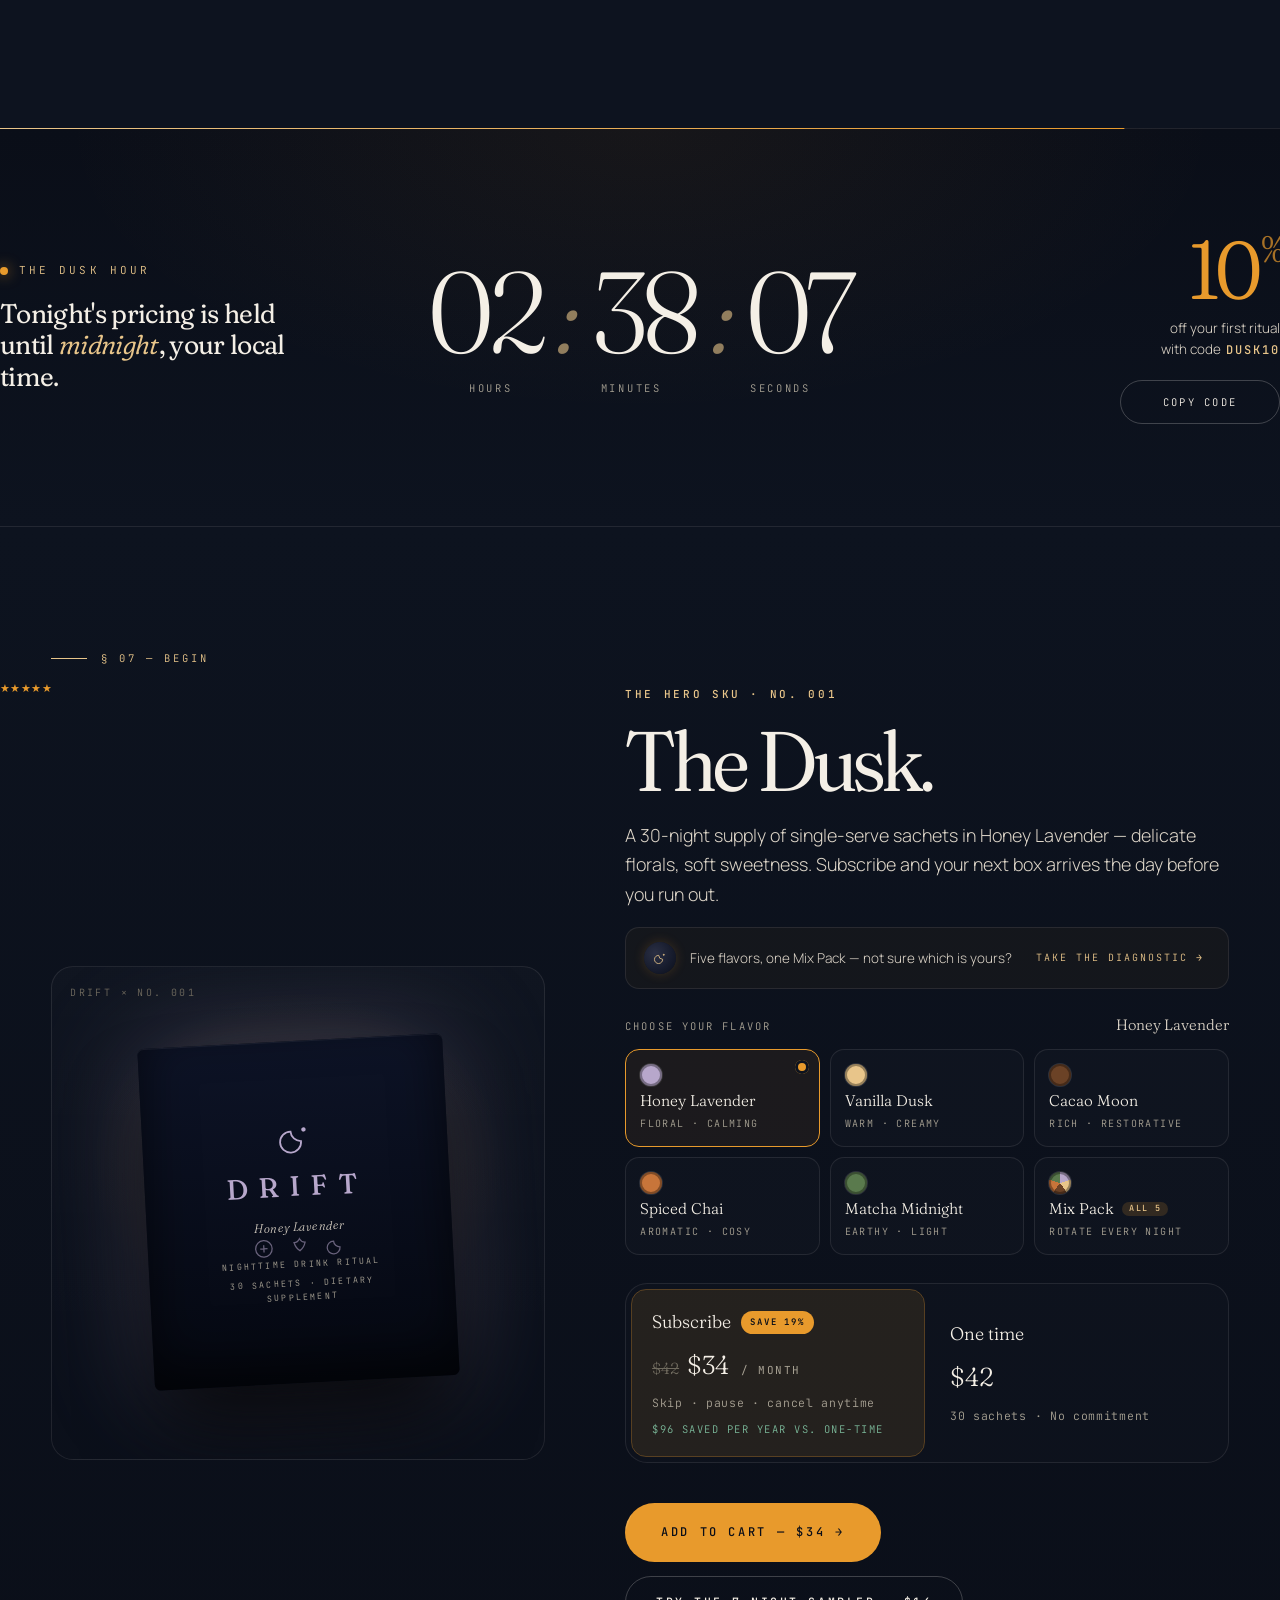
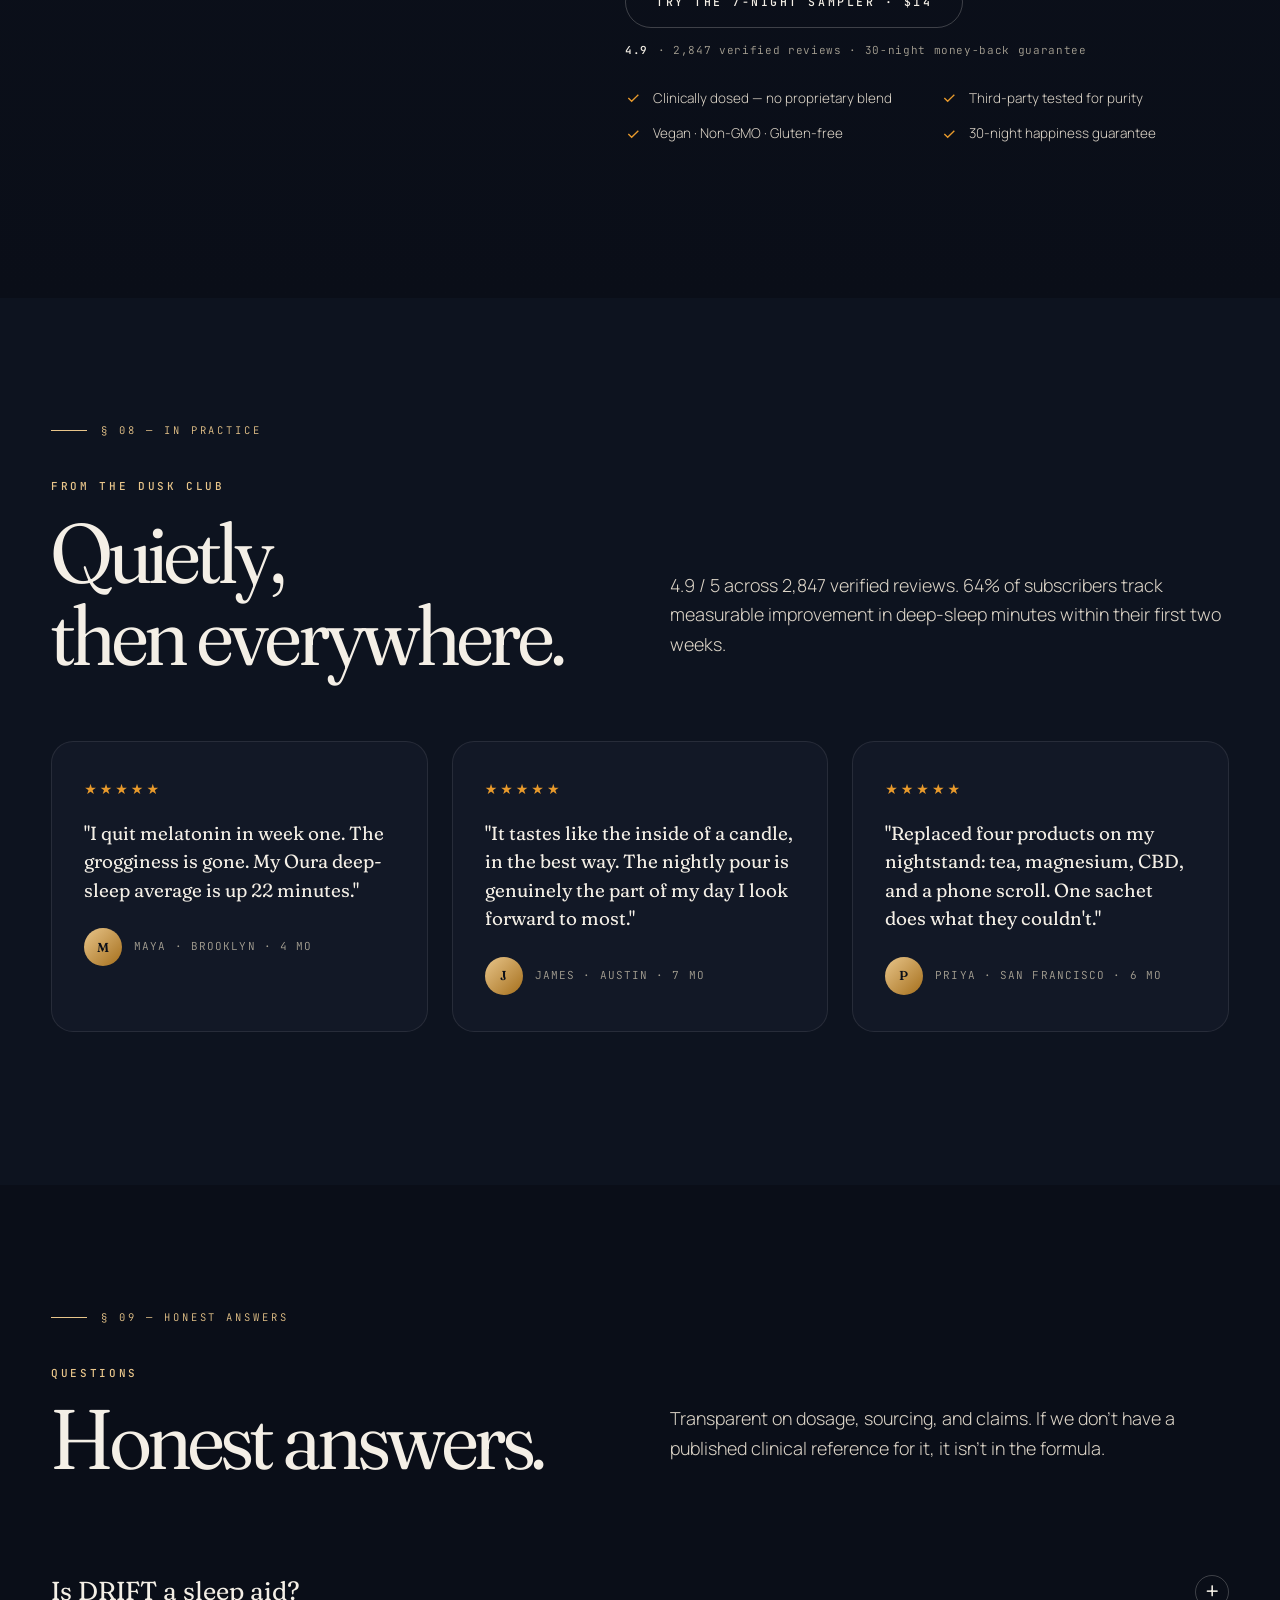
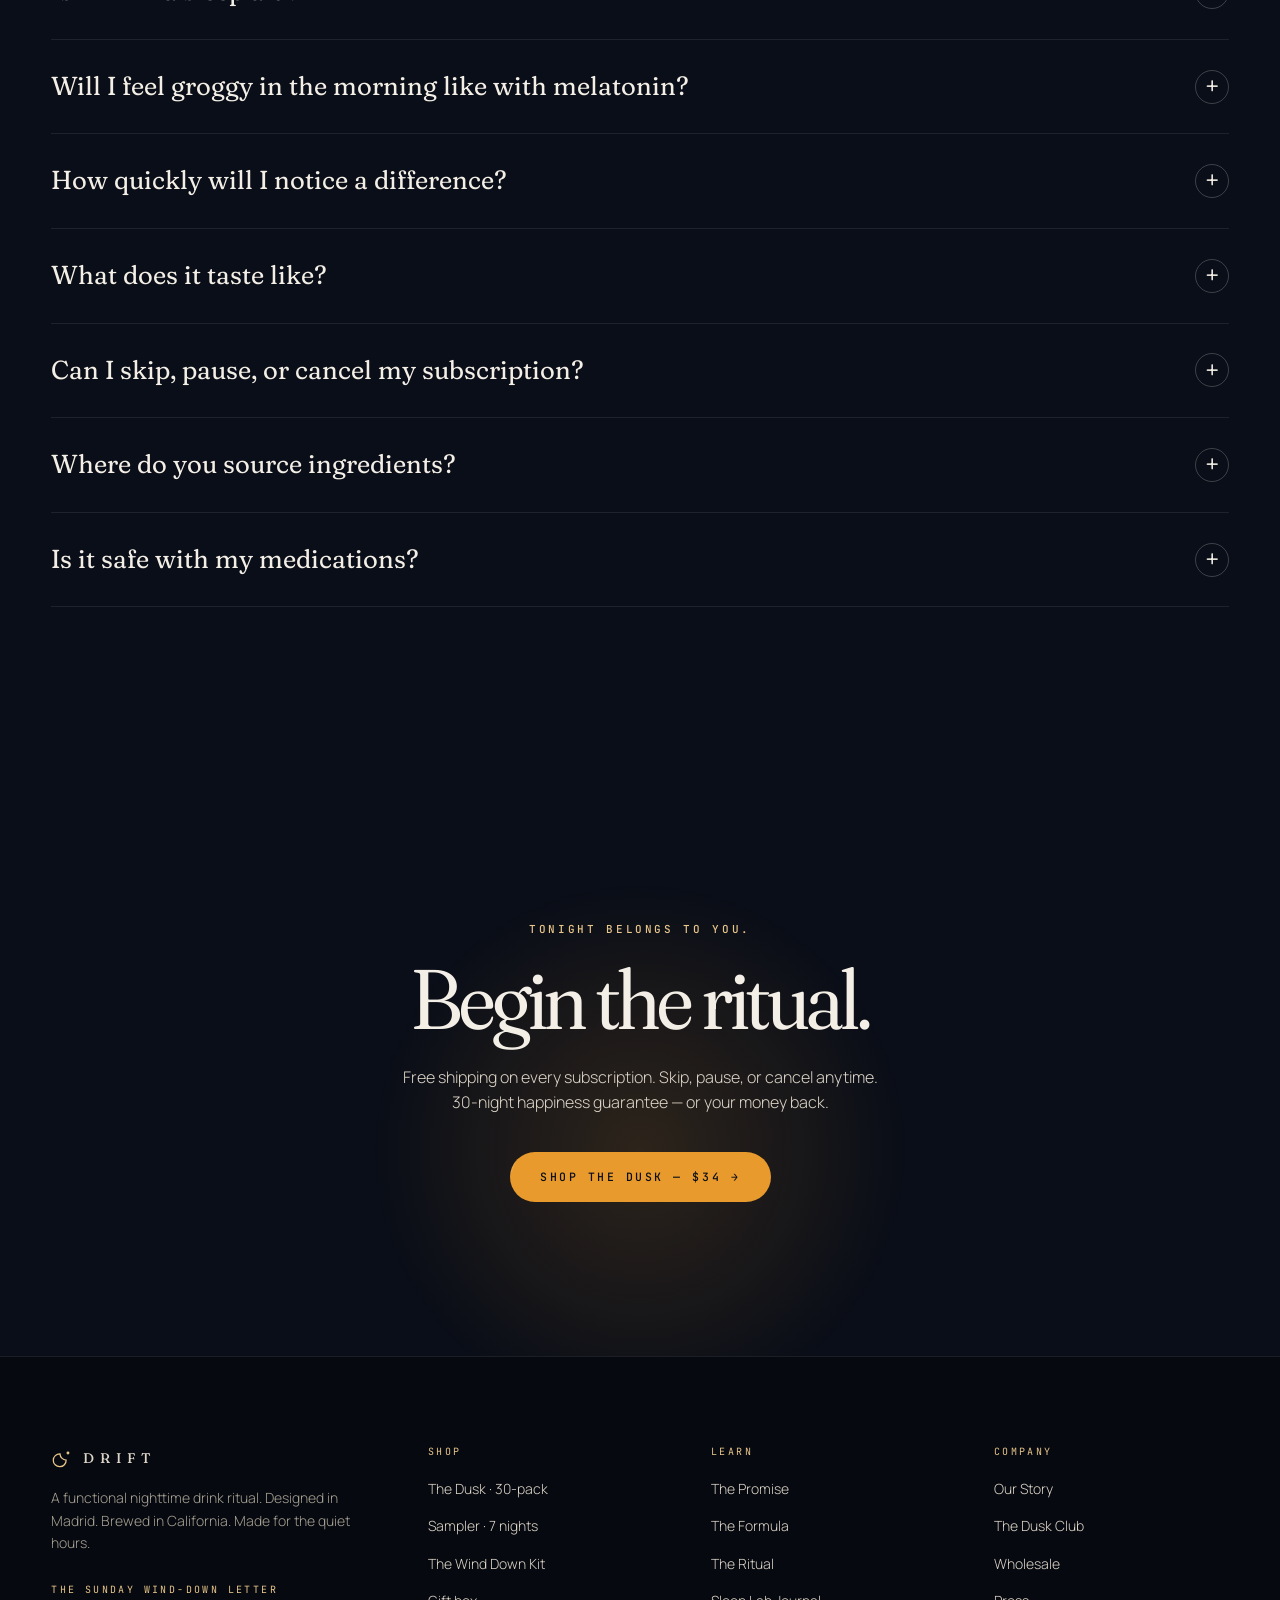
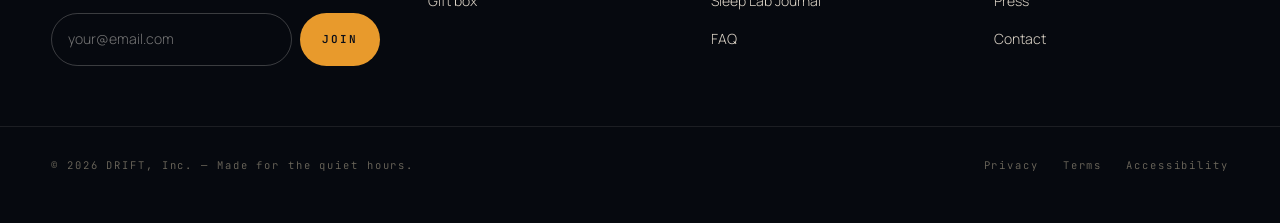
==== commit ae36559c: "The Dusk Hour — nightly pricing window with auto-applied promo A premium urgency device, in keeping " ====
--- a/index.html
+++ b/index.html
@@ -709,6 +709,40 @@
     </div>
   </div>
 </section>
+
+<!-- ============== THE DUSK HOUR (nightly pricing window) ============== -->
+<aside class="dusk-hour" id="dusk-hour" data-active="false" aria-label="The Dusk Hour — tonight's pricing window">
+  <span class="dh-rail dh-rail-top" aria-hidden="true"><span class="dh-rail-fill" id="dh-fill"></span></span>
+  <div class="wrap dh-inner">
+    <div class="dh-col dh-mark">
+      <span class="dh-eyebrow"><i class="dh-orb" aria-hidden="true"></i>The Dusk Hour</span>
+      <p class="dh-line" id="dh-line">Tonight's pricing is held<br/>until <em>midnight</em>, your local time.</p>
+    </div>
+
+    <div class="dh-col dh-clock-col" aria-live="polite" aria-atomic="true">
+      <div class="dh-clock-row">
+        <span class="dh-num" id="dh-h">--</span>
+        <span class="dh-dot">:</span>
+        <span class="dh-num" id="dh-m">--</span>
+        <span class="dh-dot">:</span>
+        <span class="dh-num" id="dh-s">--</span>
+      </div>
+      <div class="dh-clock-lbl" aria-hidden="true">
+        <span>hours</span><span>minutes</span><span>seconds</span>
+      </div>
+    </div>
+
+    <div class="dh-col dh-offer">
+      <div class="dh-pct">10<span>%</span></div>
+      <p class="dh-tag">off your first ritual<br/>with code <strong>DUSK10</strong></p>
+      <button class="dh-copy" id="dh-copy" type="button" aria-label="Copy code DUSK10">
+        <span class="dh-copy-default">Copy code</span>
+        <span class="dh-copy-done" aria-hidden="true">Code copied ✓</span>
+      </button>
+    </div>
+  </div>
+  <span class="dh-rail dh-rail-bot" aria-hidden="true"></span>
+</aside>
 
 <!-- ============== BUY ============== -->
 <section class="buy" id="buy">
--- a/assets/styles.css
+++ b/assets/styles.css
@@ -2796,3 +2796,175 @@
   body.cinema-on .ritual-grid-fallback{ display:grid !important }
 }
 
+/* =========================================================
+   THE DUSK HOUR — nightly pricing window
+   ========================================================= */
+.dusk-hour{
+  position:relative;
+  background:
+    radial-gradient(70% 110% at 50% 0%, rgba(232,154,44,0.06), transparent 65%),
+    linear-gradient(180deg, var(--ink), var(--ink-2));
+  color:var(--bone);
+  isolation:isolate;
+}
+.dh-rail{
+  position:absolute; left:0; right:0; height:1px;
+  background:var(--hairline);
+  overflow:hidden;
+}
+.dh-rail-top{ top:0 }
+.dh-rail-bot{ bottom:0 }
+.dh-rail-fill{
+  display:block; position:absolute; left:0; top:0; bottom:0; right:0;
+  background:linear-gradient(90deg, var(--amber-soft), var(--amber));
+  transform-origin:left;
+  transform: scaleX(var(--dh-p, 0));
+  transition: transform .9s linear;
+  box-shadow: 0 0 18px rgba(232,154,44,0.55);
+}
+.dusk-hour[data-active="false"] .dh-rail-fill{ display:none }
+
+.dh-inner{
+  display:grid;
+  grid-template-columns: 1fr 1.35fr 1fr;
+  gap: clamp(28px, 5vw, 80px);
+  align-items:center;
+  padding: clamp(56px, 8vw, 104px) 0;
+  position:relative;
+}
+
+/* Left column — mark + mythos */
+.dh-mark{ display:flex; flex-direction:column; gap:18px }
+.dh-eyebrow{
+  font-family:var(--mono); font-size:11px; letter-spacing:.28em;
+  text-transform:uppercase; color:var(--amber-soft);
+  display:inline-flex; align-items:center; gap:11px;
+}
+.dh-orb{
+  width:8px; height:8px; border-radius:99px;
+  background:var(--amber);
+  box-shadow:0 0 14px rgba(232,154,44,0.75);
+  animation:dhPulse 2.4s ease-in-out infinite;
+  flex:none;
+}
+@keyframes dhPulse{
+  0%,100%{ transform:scale(1);    box-shadow:0 0 12px rgba(232,154,44,0.6) }
+  50%   { transform:scale(1.22);  box-shadow:0 0 22px rgba(232,154,44,0.95) }
+}
+.dusk-hour[data-active="false"] .dh-orb{
+  background:var(--muted); box-shadow:none; animation:none;
+}
+.dh-line{
+  font-family:var(--serif);
+  font-size: clamp(22px, 2.1vw, 32px);
+  font-variation-settings: "opsz" 36, "SOFT" 80, "wght" 380;
+  letter-spacing:-0.025em; line-height:1.18;
+  color:var(--bone);
+  max-width:24ch; margin:0;
+}
+.dh-line em{
+  font-style:italic; color:var(--amber-soft);
+  font-variation-settings: "opsz" 36, "SOFT" 100, "wght" 340;
+}
+
+/* Center — countdown */
+.dh-clock-col{
+  display:flex; flex-direction:column; align-items:center; gap:10px;
+  font-variant-numeric: tabular-nums lining-nums;
+}
+.dh-clock-row{
+  display:flex; align-items:baseline; gap:14px;
+  font-family:var(--serif);
+  font-size: clamp(64px, 9vw, 132px);
+  line-height:0.92;
+  font-variation-settings: "opsz" 144, "SOFT" 30, "wght" 320;
+  letter-spacing:-0.045em;
+  color:var(--bone);
+}
+.dh-num{
+  display:inline-block; min-width:1.6ch; text-align:center;
+}
+.dh-dot{
+  color:var(--amber-soft); font-style:italic; opacity:.6;
+  animation: dhTick 1s steps(2, end) infinite;
+}
+@keyframes dhTick{ 50%{ opacity:.18 } }
+.dusk-hour[data-active="false"] .dh-dot{ animation:none; opacity:.4 }
+.dh-clock-lbl{
+  display:flex; gap: clamp(42px, 7vw, 88px);
+  font-family:var(--mono); font-size:10.5px; letter-spacing:.26em;
+  text-transform:uppercase; color:var(--muted);
+  margin-top:6px;
+}
+
+/* Right — offer + copy */
+.dh-offer{
+  display:flex; flex-direction:column; align-items:flex-end; gap:10px;
+  text-align:right;
+}
+.dh-pct{
+  font-family:var(--serif);
+  font-size: clamp(52px, 6.4vw, 96px);
+  font-variation-settings: "opsz" 144, "SOFT" 80, "wght" 350;
+  color:var(--amber);
+  letter-spacing:-0.045em; line-height:0.95;
+}
+.dh-pct span{
+  font-size:0.45em; vertical-align: top;
+  opacity:.7; margin-left:2px;
+}
+.dusk-hour[data-active="false"] .dh-pct{ color:var(--bone-dim) }
+.dh-tag{
+  font-family:var(--sans); font-size:13.5px; color:var(--bone-dim);
+  line-height:1.55; margin:0; font-weight:300;
+}
+.dh-tag strong{
+  color:var(--amber-soft); font-weight:500;
+  font-family:var(--mono); font-size:12px;
+  letter-spacing:.16em; margin-left:2px;
+}
+.dh-copy{
+  margin-top:10px;
+  font-family:var(--mono); font-size:10.5px;
+  letter-spacing:.22em; text-transform:uppercase;
+  border:1px solid var(--hairline-strong);
+  padding:11px 22px; border-radius:99px;
+  color:var(--bone); background:transparent;
+  position:relative; overflow:hidden;
+  transition: border-color .25s var(--ease), background .25s var(--ease);
+  min-width:160px; min-height:44px;
+}
+.dh-copy:hover{ border-color:var(--bone); background:rgba(248,245,242,0.04) }
+.dh-copy:active{ transform:scale(.98) }
+.dh-copy-default,
+.dh-copy-done{
+  display:inline-block;
+  transition: transform .38s var(--ease-out), opacity .25s var(--ease);
+}
+.dh-copy-done{
+  position:absolute; left:0; right:0; top:50%;
+  transform: translateY(40%); opacity:0;
+  color:var(--amber-soft); pointer-events:none;
+}
+.dh-copy.is-copied .dh-copy-default{ transform:translateY(-160%); opacity:0 }
+.dh-copy.is-copied .dh-copy-done{ transform:translateY(-50%); opacity:1 }
+
+/* Mobile / narrow */
+@media (max-width: 880px){
+  .dh-inner{
+    grid-template-columns:1fr;
+    gap:30px;
+    padding: 56px 0 48px;
+    text-align:center;
+  }
+  .dh-mark{ align-items:center }
+  .dh-line{ max-width:32ch }
+  .dh-offer{ align-items:center; text-align:center }
+  .dh-clock-row{ font-size: clamp(56px, 16vw, 88px); gap:8px }
+  .dh-clock-lbl{ gap: clamp(32px, 10vw, 56px); font-size:9.5px }
+  .dh-pct{ font-size: clamp(48px, 14vw, 72px) }
+}
+@media (prefers-reduced-motion: reduce){
+  .dh-orb, .dh-dot, .dh-rail-fill{ animation:none }
+}
+
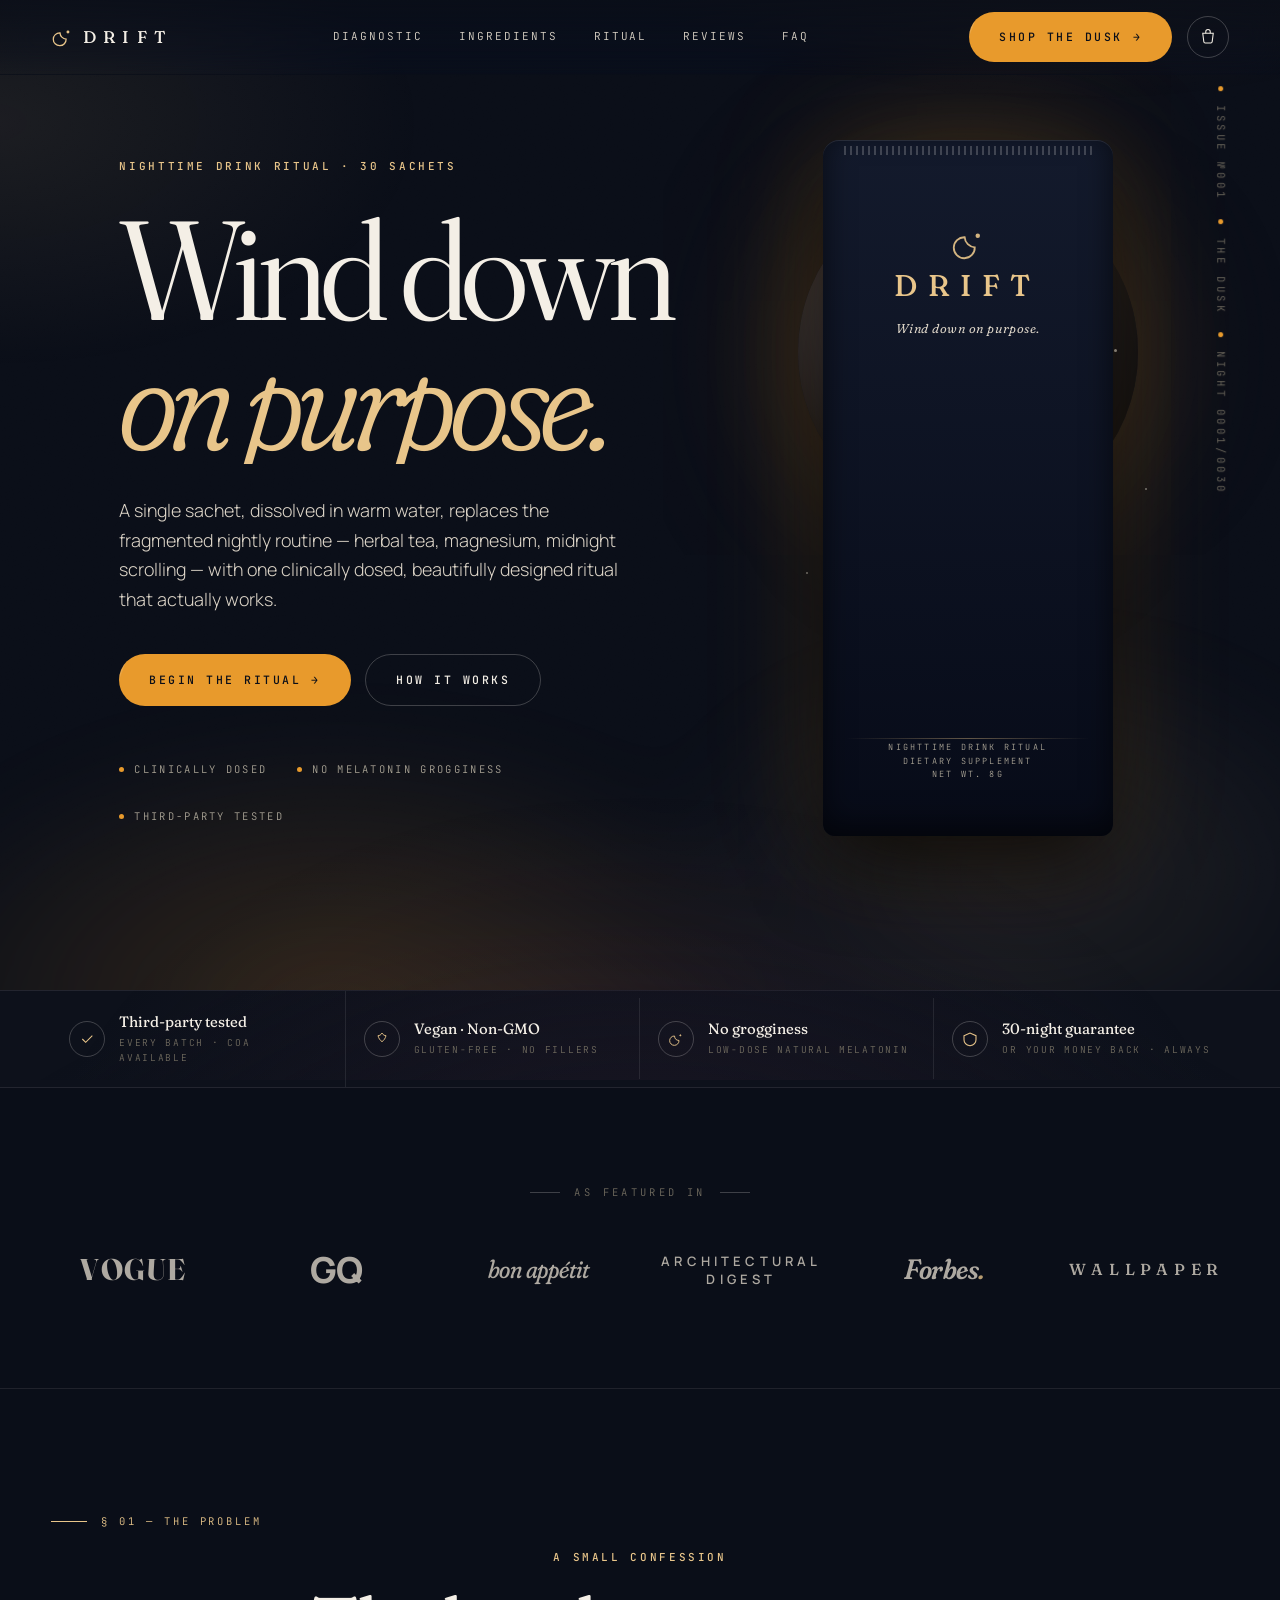
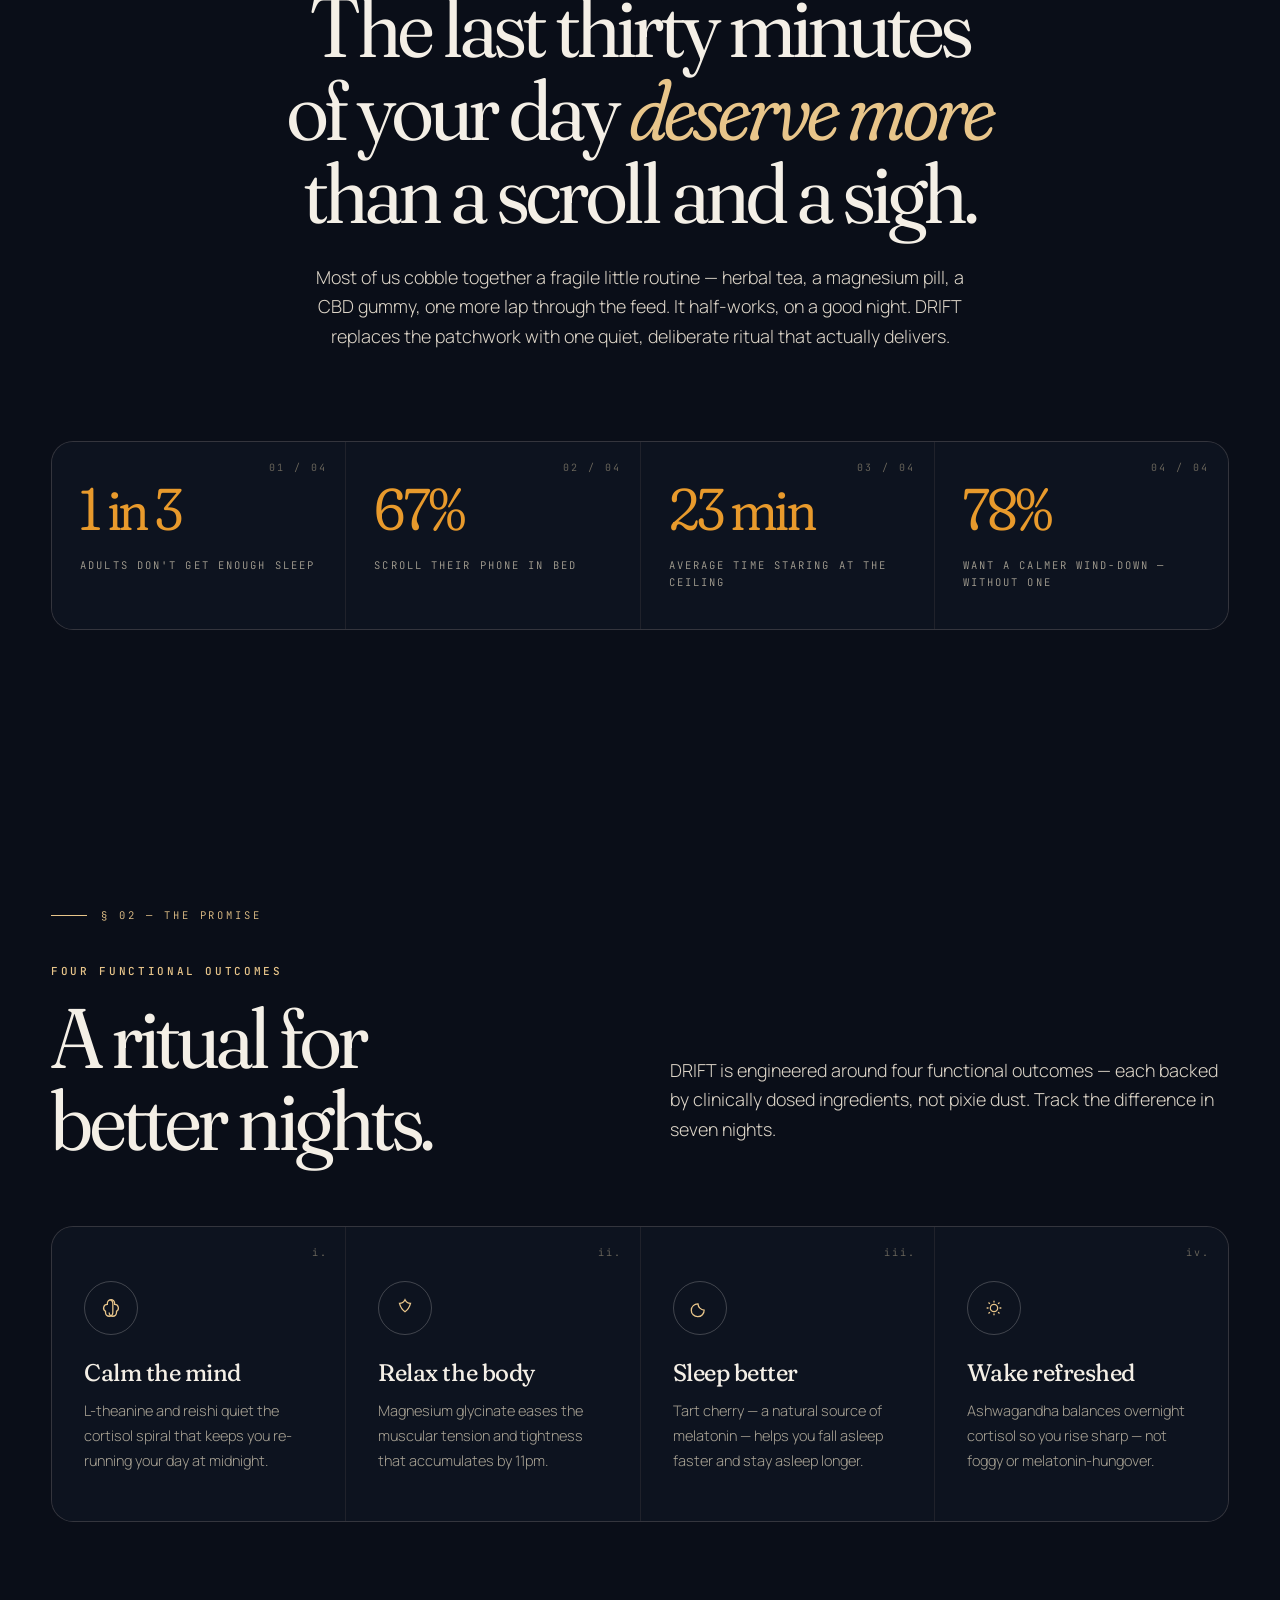
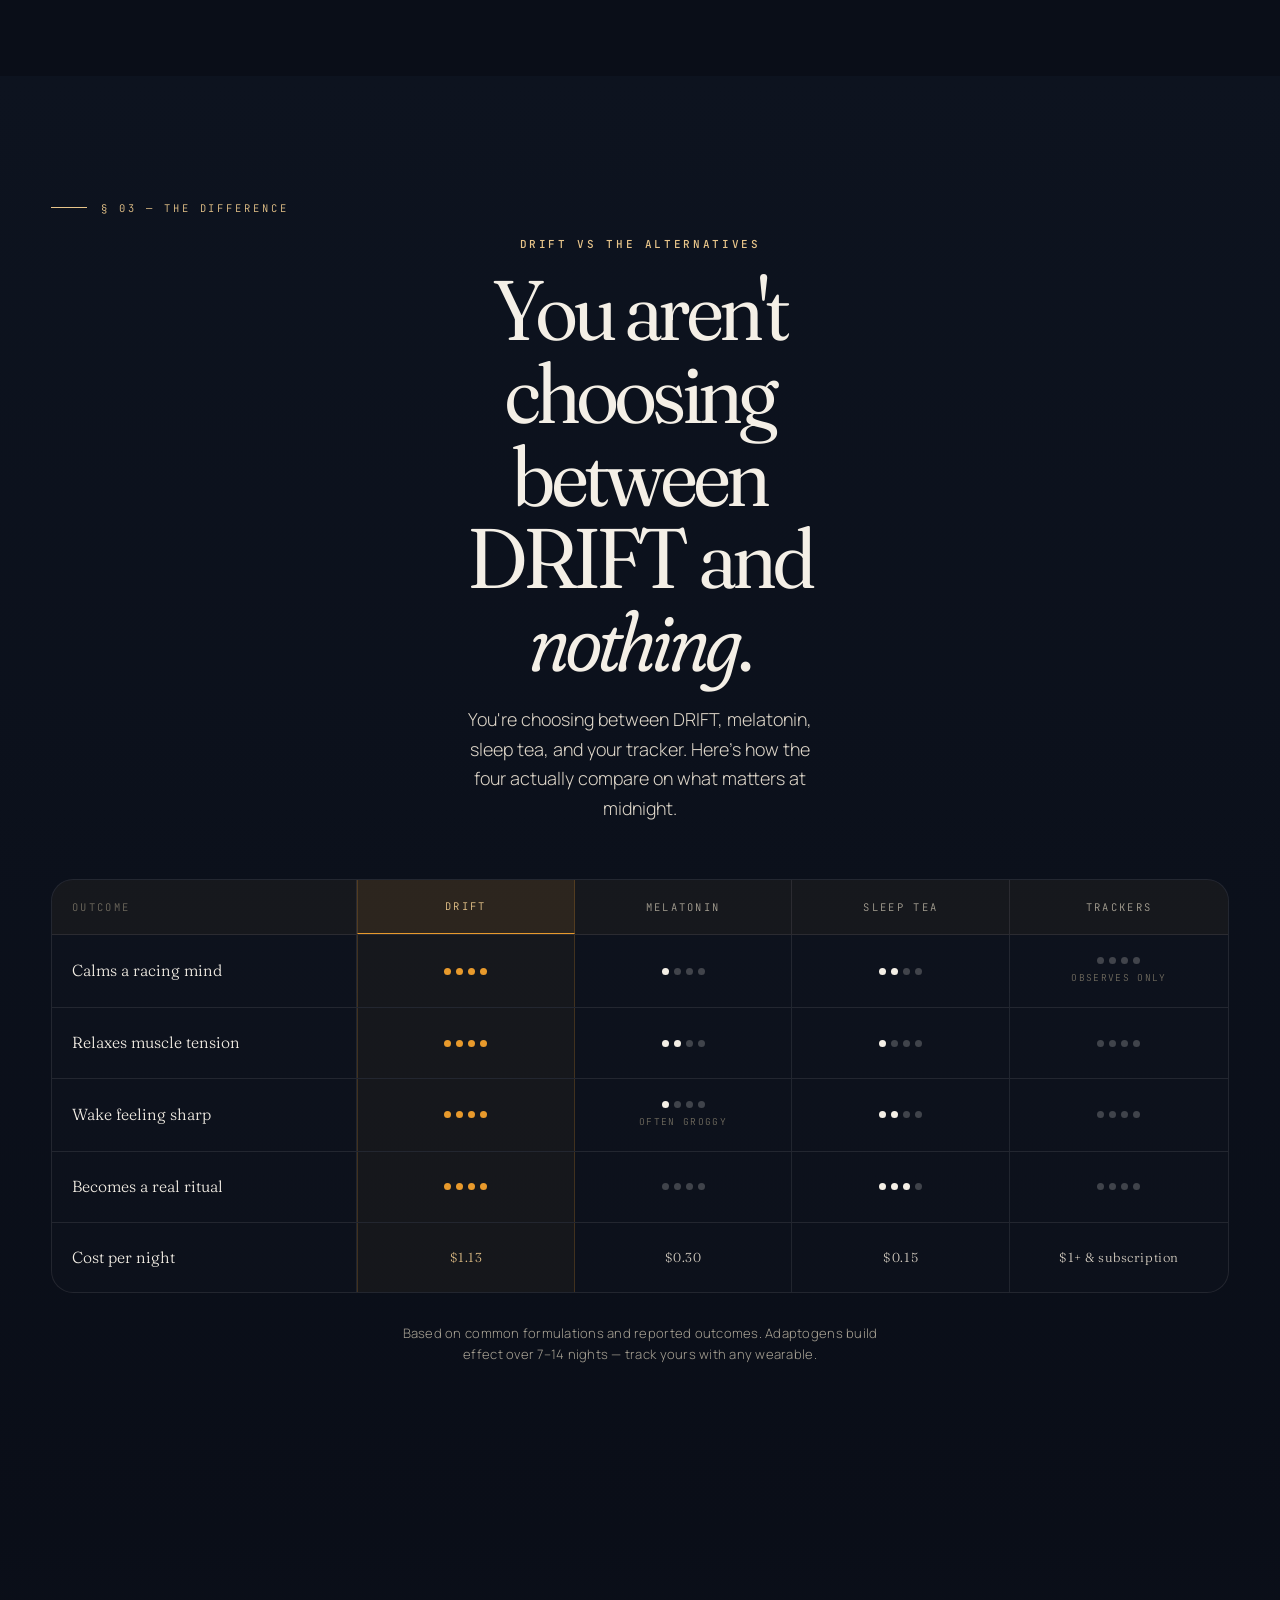
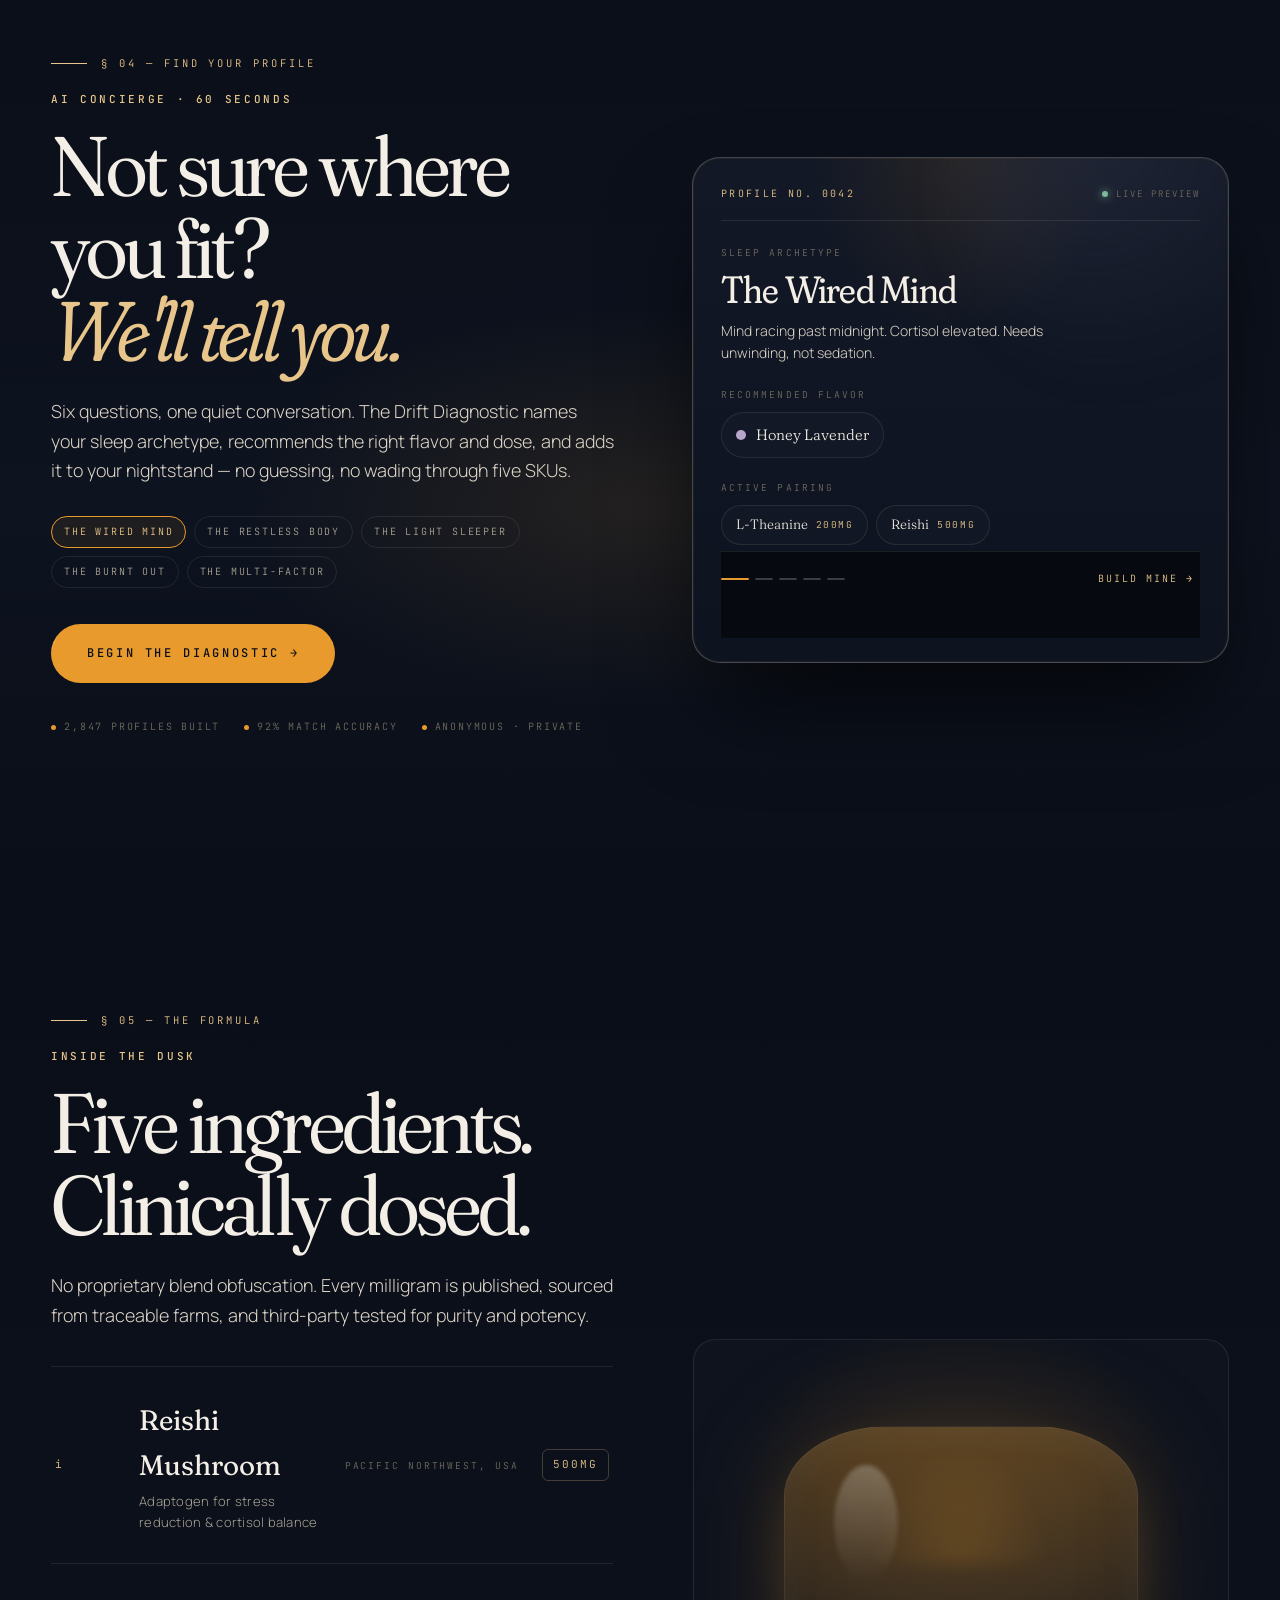
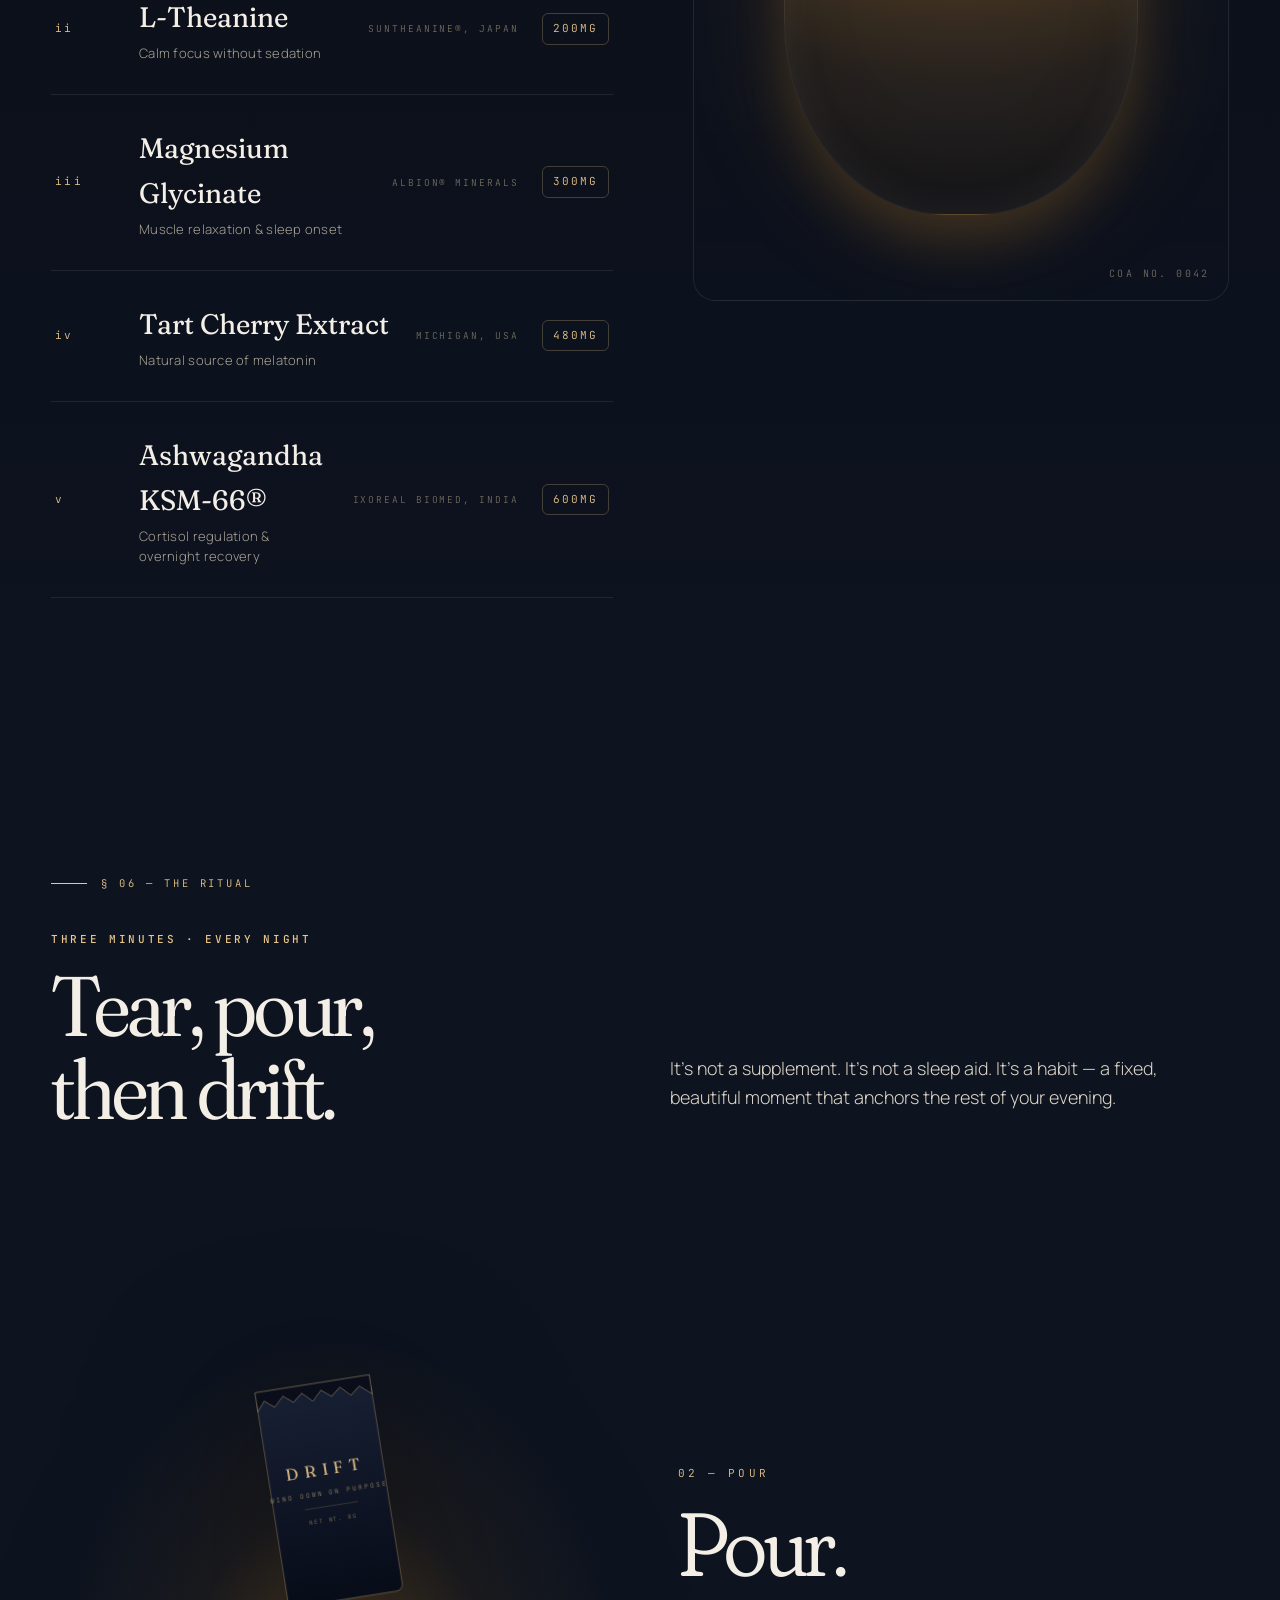
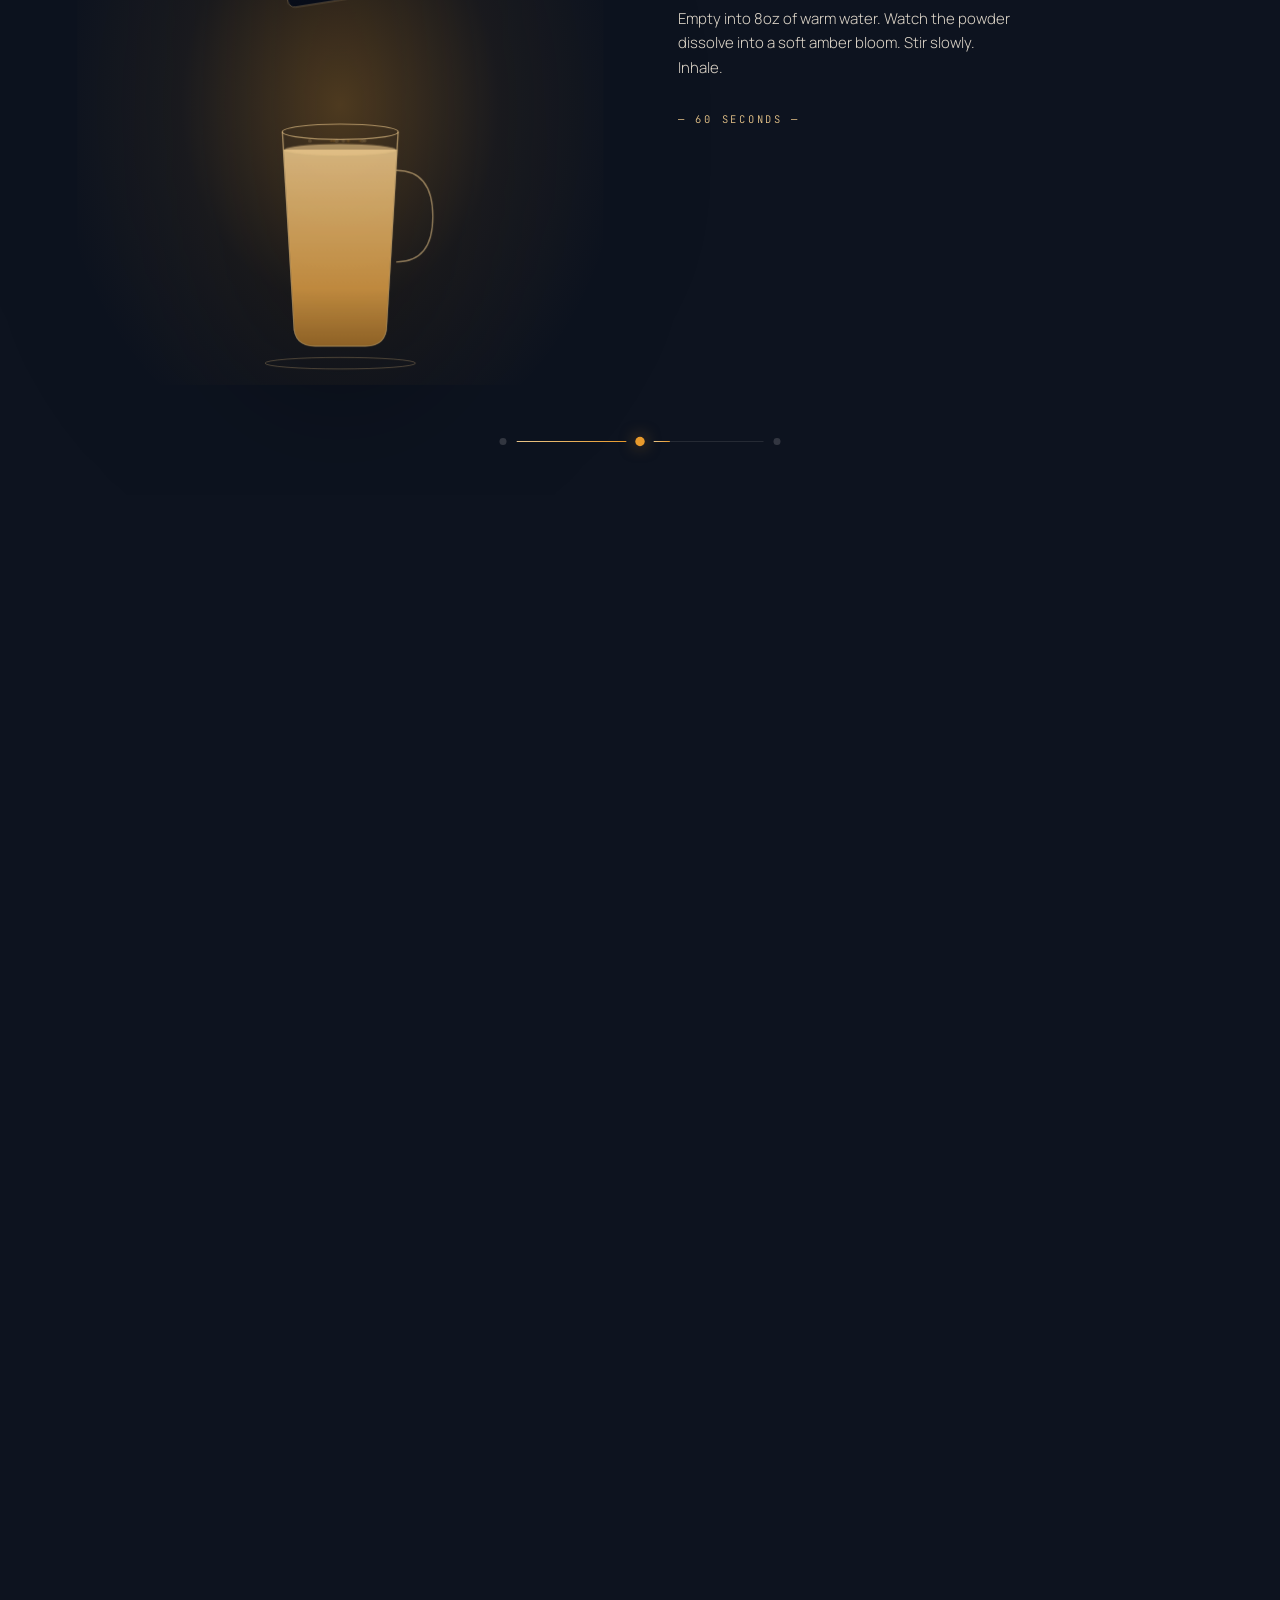
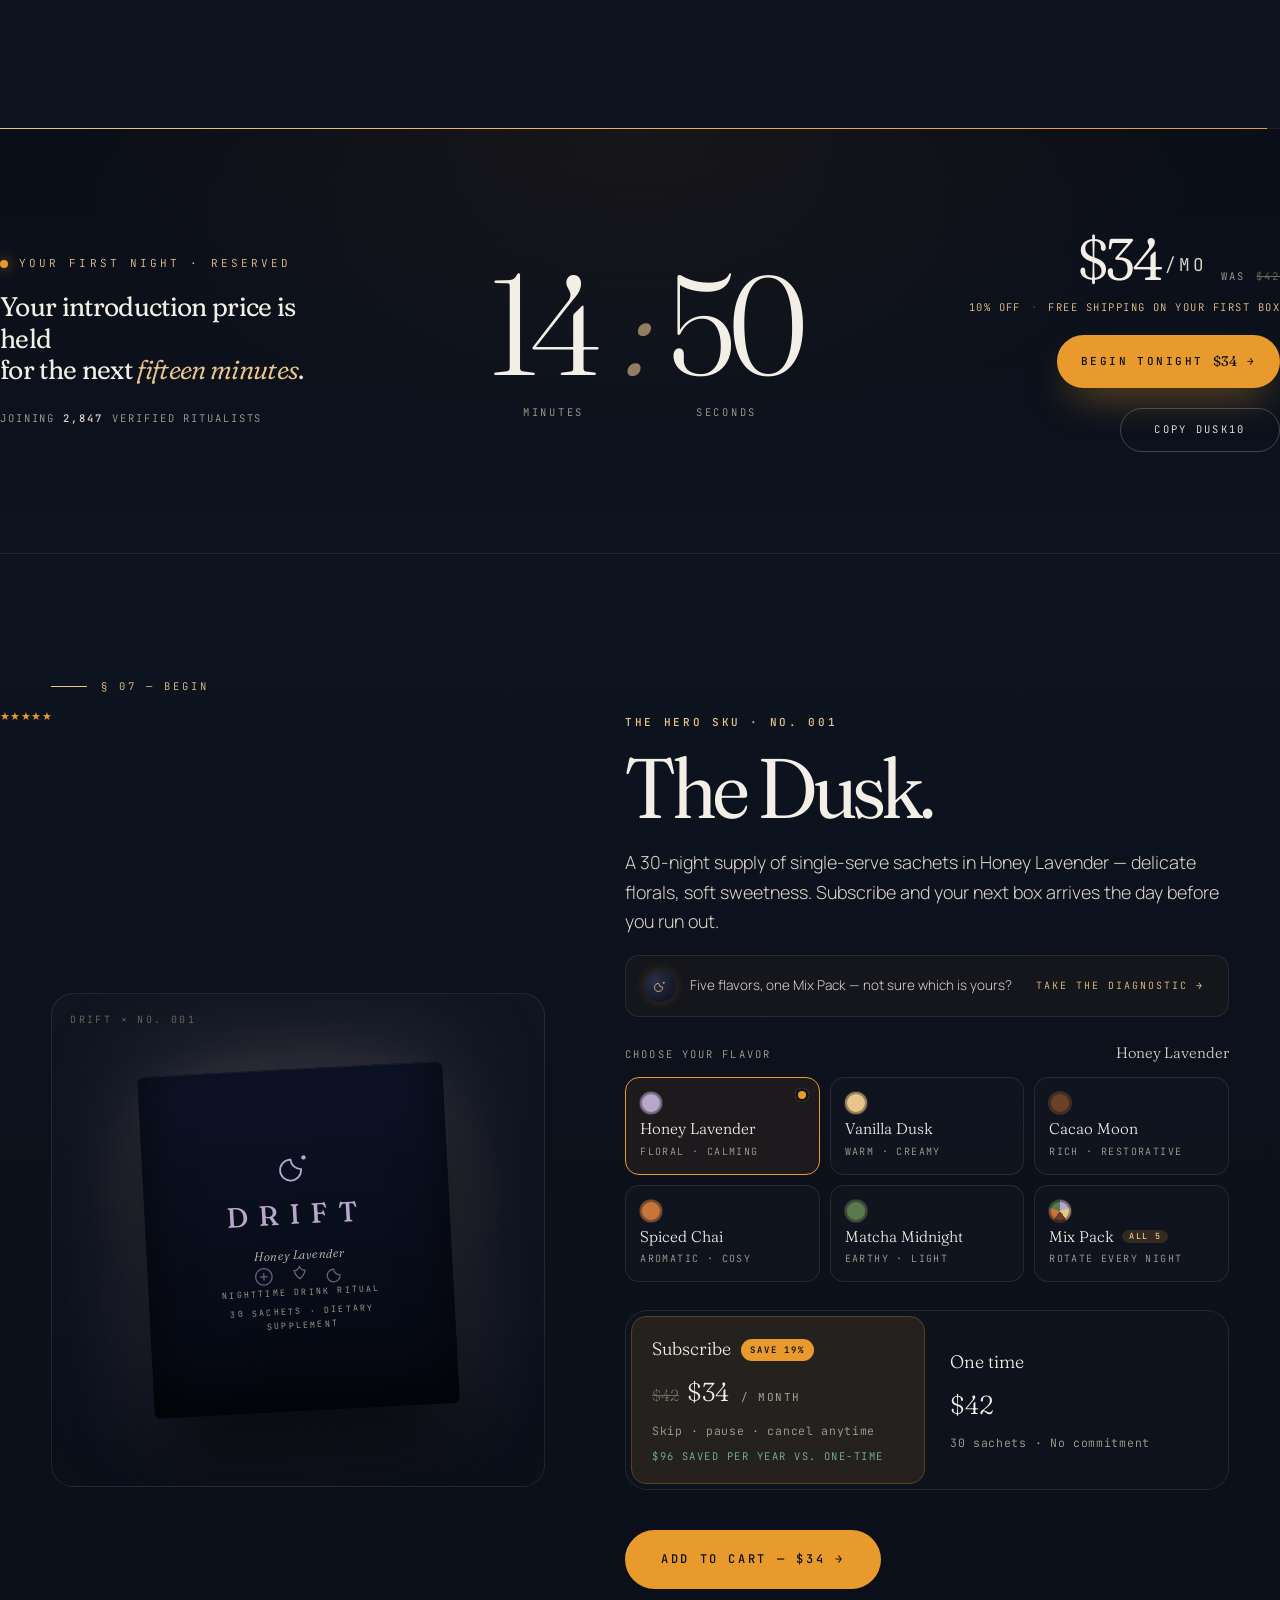
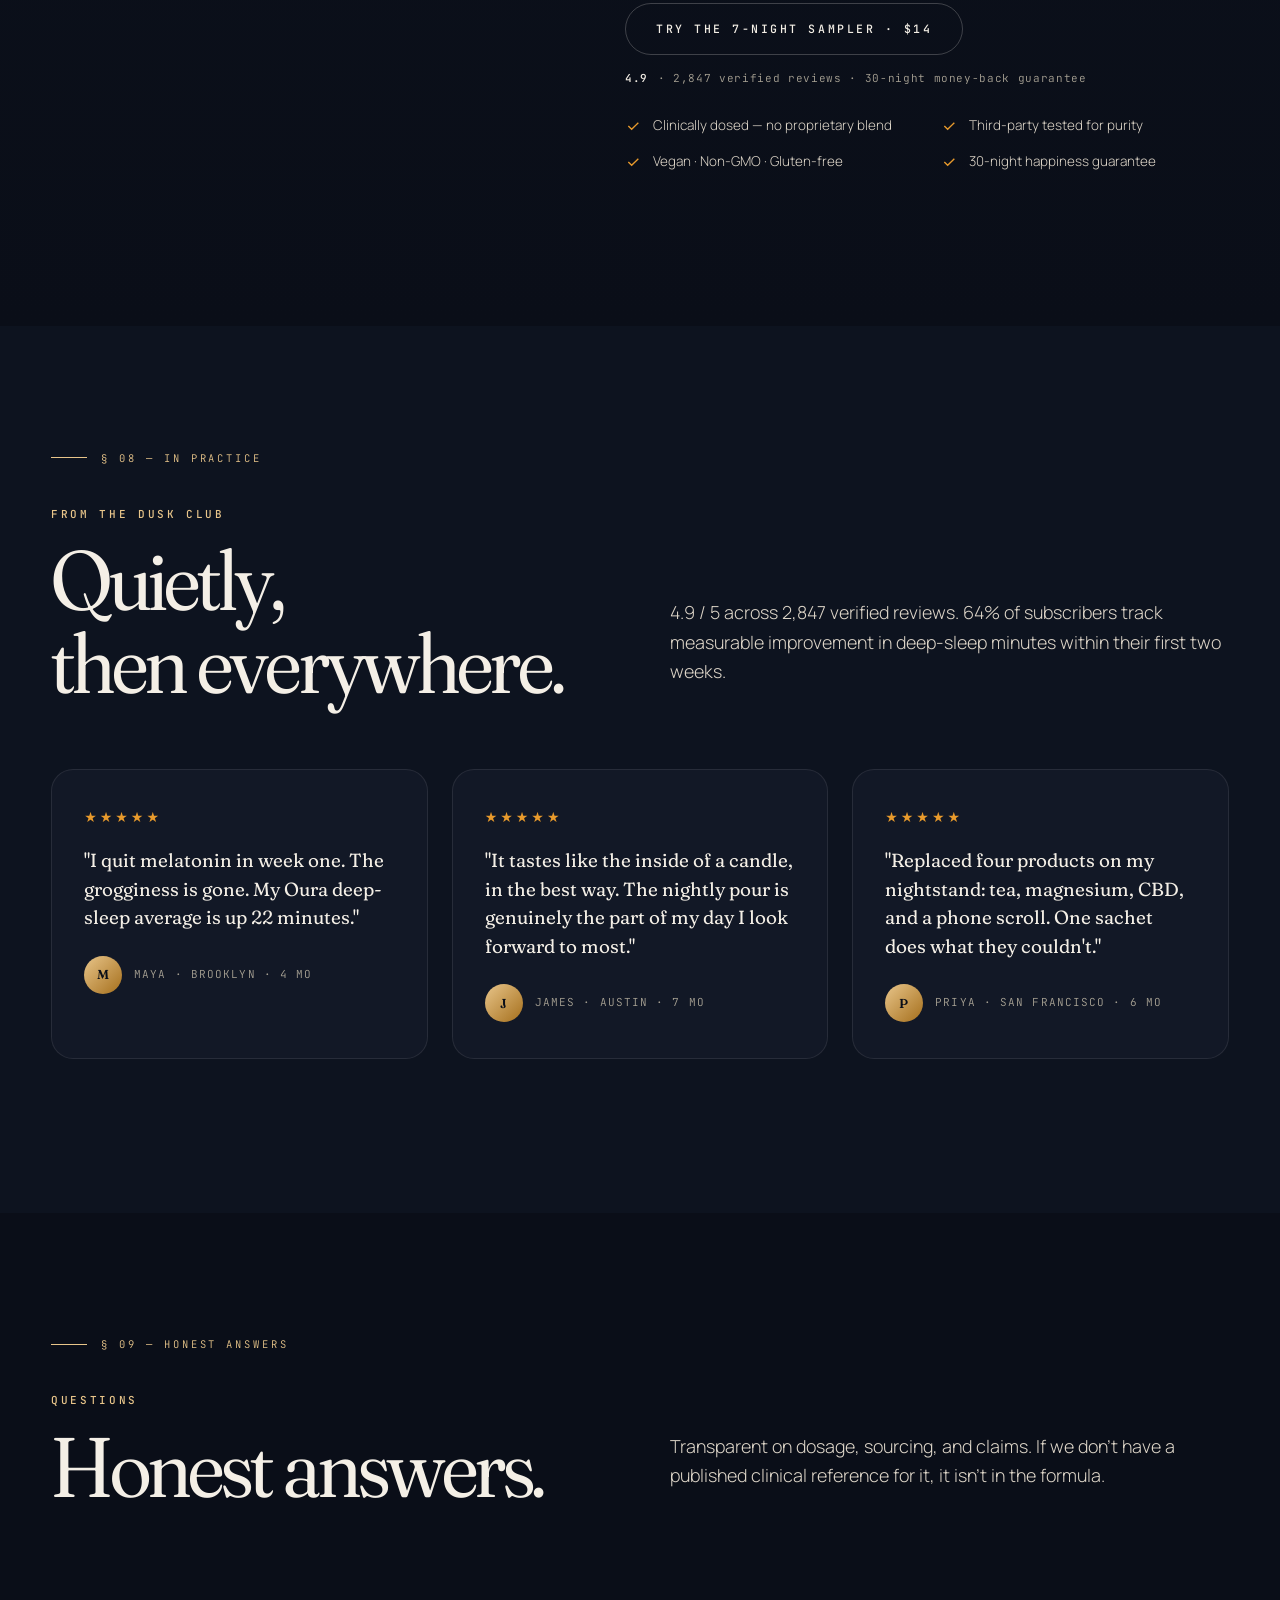
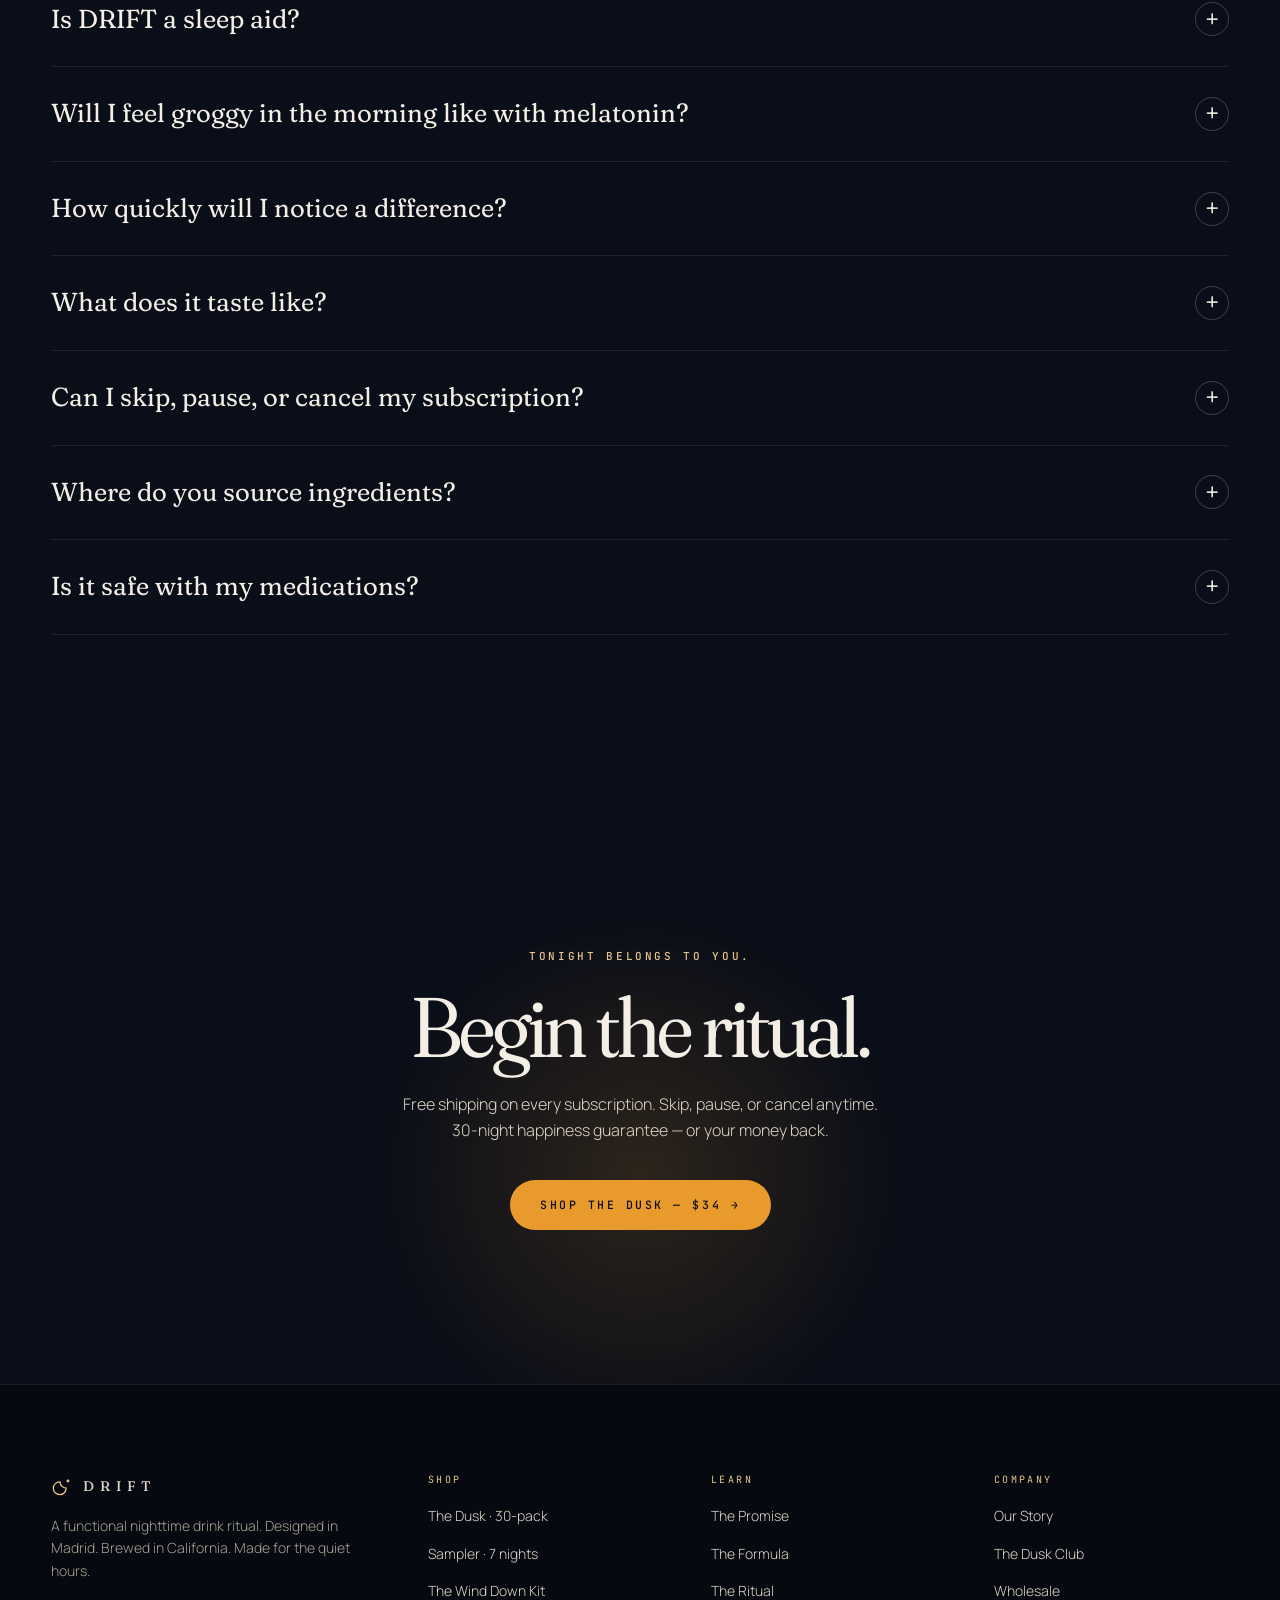
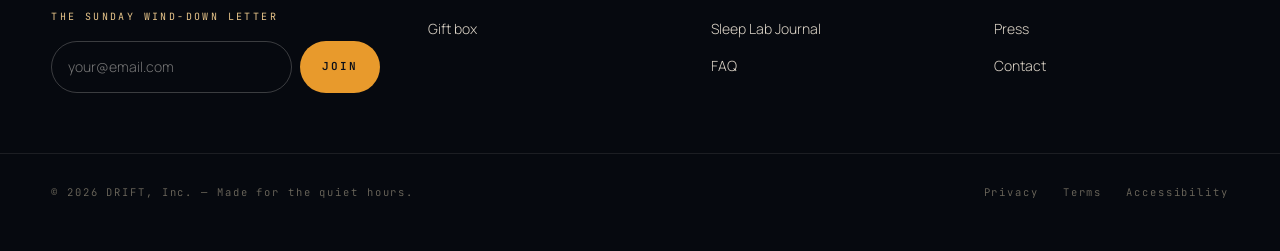
==== commit 12751538: "Convert The Dusk Hour → 'Your First Night Reserved' (24/7 conversion ribbon) Pivots the ribbon from " ====
--- a/index.html
+++ b/index.html
@@ -710,35 +710,46 @@
   </div>
 </section>
 
-<!-- ============== THE DUSK HOUR (nightly pricing window) ============== -->
-<aside class="dusk-hour" id="dusk-hour" data-active="false" aria-label="The Dusk Hour — tonight's pricing window">
+<!-- ============== YOUR FIRST NIGHT — reservation + conversion ribbon ============== -->
+<aside class="dusk-hour" id="dusk-hour" data-state="active" aria-label="Your first night — introduction price reserved">
   <span class="dh-rail dh-rail-top" aria-hidden="true"><span class="dh-rail-fill" id="dh-fill"></span></span>
   <div class="wrap dh-inner">
     <div class="dh-col dh-mark">
-      <span class="dh-eyebrow"><i class="dh-orb" aria-hidden="true"></i>The Dusk Hour</span>
-      <p class="dh-line" id="dh-line">Tonight's pricing is held<br/>until <em>midnight</em>, your local time.</p>
+      <span class="dh-eyebrow"><i class="dh-orb" aria-hidden="true"></i>Your First Night · Reserved</span>
+      <p class="dh-line" id="dh-line">Your introduction price is held<br/>for the next <em>fifteen minutes</em>.</p>
+      <p class="dh-social">Joining <strong>2,847</strong> verified ritualists</p>
     </div>
 
     <div class="dh-col dh-clock-col" aria-live="polite" aria-atomic="true">
       <div class="dh-clock-row">
-        <span class="dh-num" id="dh-h">--</span>
+        <span class="dh-num" id="dh-m">15</span>
         <span class="dh-dot">:</span>
-        <span class="dh-num" id="dh-m">--</span>
-        <span class="dh-dot">:</span>
-        <span class="dh-num" id="dh-s">--</span>
+        <span class="dh-num" id="dh-s">00</span>
       </div>
       <div class="dh-clock-lbl" aria-hidden="true">
-        <span>hours</span><span>minutes</span><span>seconds</span>
+        <span>minutes</span><span>seconds</span>
       </div>
     </div>
 
     <div class="dh-col dh-offer">
-      <div class="dh-pct">10<span>%</span></div>
-      <p class="dh-tag">off your first ritual<br/>with code <strong>DUSK10</strong></p>
-      <button class="dh-copy" id="dh-copy" type="button" aria-label="Copy code DUSK10">
-        <span class="dh-copy-default">Copy code</span>
-        <span class="dh-copy-done" aria-hidden="true">Code copied ✓</span>
-      </button>
+      <div class="dh-price-row">
+        <span class="dh-price-now">$34<small>/mo</small></span>
+        <span class="dh-price-was">was <s>$42</s></span>
+      </div>
+      <p class="dh-bonus">
+        <span class="dh-bonus-tag">10% off</span>
+        <span class="dh-bonus-sep">·</span>
+        <span class="dh-bonus-tag">Free shipping on your first box</span>
+      </p>
+      <div class="dh-actions">
+        <button class="dh-cta" id="dh-cta" type="button">
+          Begin Tonight <span class="dh-cta-price">$34</span> <span class="arr">→</span>
+        </button>
+        <button class="dh-copy dh-copy-mini" id="dh-copy" type="button" aria-label="Copy code DUSK10">
+          <span class="dh-copy-default">Copy DUSK10</span>
+          <span class="dh-copy-done" aria-hidden="true">Copied ✓</span>
+        </button>
+      </div>
     </div>
   </div>
   <span class="dh-rail dh-rail-bot" aria-hidden="true"></span>
--- a/assets/styles.css
+++ b/assets/styles.css
@@ -2822,7 +2822,7 @@
   transition: transform .9s linear;
   box-shadow: 0 0 18px rgba(232,154,44,0.55);
 }
-.dusk-hour[data-active="false"] .dh-rail-fill{ display:none }
+.dusk-hour[data-state="extended"] .dh-rail-fill{ background:var(--hairline-strong); box-shadow:none; transform:scaleX(0) }
 
 .dh-inner{
   display:grid;
@@ -2851,8 +2851,8 @@
   0%,100%{ transform:scale(1);    box-shadow:0 0 12px rgba(232,154,44,0.6) }
   50%   { transform:scale(1.22);  box-shadow:0 0 22px rgba(232,154,44,0.95) }
 }
-.dusk-hour[data-active="false"] .dh-orb{
-  background:var(--muted); box-shadow:none; animation:none;
+.dusk-hour[data-state="extended"] .dh-orb{
+  background:var(--amber-soft); box-shadow:0 0 8px rgba(232,197,138,0.5); animation:none;
 }
 .dh-line{
   font-family:var(--serif);
@@ -2873,12 +2873,12 @@
   font-variant-numeric: tabular-nums lining-nums;
 }
 .dh-clock-row{
-  display:flex; align-items:baseline; gap:14px;
+  display:flex; align-items:baseline; gap:18px;
   font-family:var(--serif);
-  font-size: clamp(64px, 9vw, 132px);
-  line-height:0.92;
+  font-size: clamp(80px, 11vw, 156px);
+  line-height:0.9;
   font-variation-settings: "opsz" 144, "SOFT" 30, "wght" 320;
-  letter-spacing:-0.045em;
+  letter-spacing:-0.05em;
   color:var(--bone);
 }
 .dh-num{
@@ -2889,39 +2889,113 @@
   animation: dhTick 1s steps(2, end) infinite;
 }
 @keyframes dhTick{ 50%{ opacity:.18 } }
-.dusk-hour[data-active="false"] .dh-dot{ animation:none; opacity:.4 }
+.dusk-hour[data-state="extended"] .dh-dot{ animation:none; opacity:.4 }
 .dh-clock-lbl{
-  display:flex; gap: clamp(42px, 7vw, 88px);
+  display:flex; gap: clamp(56px, 9vw, 112px);
   font-family:var(--mono); font-size:10.5px; letter-spacing:.26em;
   text-transform:uppercase; color:var(--muted);
   margin-top:6px;
 }
 
-/* Right — offer + copy */
+/* Social proof — left col footer */
+.dh-social{
+  font-family:var(--mono); font-size:10.5px; letter-spacing:.18em;
+  text-transform:uppercase; color:var(--muted);
+  margin:6px 0 0;
+}
+.dh-social strong{
+  color:var(--bone-dim); font-weight:500;
+  font-variant-numeric: tabular-nums lining-nums;
+  margin-right:2px;
+}
+
+/* Right — anchored pricing + bonuses + CTA */
 .dh-offer{
   display:flex; flex-direction:column; align-items:flex-end; gap:10px;
-  text-align:right;
-}
-.dh-pct{
+  text-align:right; min-width:0;
+}
+.dh-price-row{
+  display:flex; align-items:baseline; gap:14px;
+  flex-wrap:wrap; justify-content:flex-end;
+}
+.dh-price-now{
   font-family:var(--serif);
-  font-size: clamp(52px, 6.4vw, 96px);
-  font-variation-settings: "opsz" 144, "SOFT" 80, "wght" 350;
-  color:var(--amber);
-  letter-spacing:-0.045em; line-height:0.95;
-}
-.dh-pct span{
-  font-size:0.45em; vertical-align: top;
-  opacity:.7; margin-left:2px;
-}
-.dusk-hour[data-active="false"] .dh-pct{ color:var(--bone-dim) }
-.dh-tag{
-  font-family:var(--sans); font-size:13.5px; color:var(--bone-dim);
-  line-height:1.55; margin:0; font-weight:300;
-}
-.dh-tag strong{
-  color:var(--amber-soft); font-weight:500;
-  font-family:var(--mono); font-size:12px;
-  letter-spacing:.16em; margin-left:2px;
+  font-size: clamp(40px, 4.6vw, 64px);
+  font-variation-settings: "opsz" 96, "SOFT" 80, "wght" 360;
+  color:var(--bone);
+  letter-spacing:-0.035em; line-height:0.95;
+  font-variant-numeric: tabular-nums lining-nums;
+}
+.dh-price-now small{
+  font-family:var(--mono); font-size:0.30em;
+  letter-spacing:.16em; text-transform:uppercase;
+  color:var(--bone-dim); margin-left:4px;
+  vertical-align:middle;
+}
+.dh-price-was{
+  font-family:var(--mono); font-size:10.5px;
+  letter-spacing:.18em; text-transform:uppercase;
+  color:var(--muted);
+}
+.dh-price-was s{ color:var(--muted-2); margin-left:4px }
+
+.dh-bonus{
+  margin:2px 0 4px;
+  font-family:var(--mono); font-size:10.5px;
+  letter-spacing:.14em; text-transform:uppercase;
+  color:var(--amber-soft);
+  display:flex; gap:10px; align-items:center; flex-wrap:wrap; justify-content:flex-end;
+}
+.dh-bonus-tag{ white-space:nowrap }
+.dh-bonus-sep{ color:var(--muted-2); opacity:.7 }
+
+.dh-actions{
+  display:flex; gap:10px; align-items:center; flex-wrap:wrap;
+  justify-content:flex-end; margin-top:6px;
+}
+
+/* Primary conversion CTA */
+.dh-cta{
+  display:inline-flex; align-items:center; gap:10px;
+  padding:15px 24px;
+  background:var(--amber); color:var(--ink);
+  border:none; border-radius:99px;
+  font-family:var(--mono); font-size:11px;
+  letter-spacing:.22em; text-transform:uppercase;
+  font-weight:500;
+  cursor:pointer;
+  position:relative; overflow:hidden;
+  transition: transform .2s var(--ease), box-shadow .25s var(--ease);
+  box-shadow: 0 18px 40px -14px rgba(232,154,44,0.55);
+}
+.dh-cta:hover{
+  transform: translateY(-1px);
+  box-shadow: 0 24px 56px -14px rgba(232,154,44,0.7), 0 0 0 1px rgba(232,154,44,0.35) inset;
+}
+.dh-cta:active{ transform:scale(.98) }
+.dh-cta-price{
+  font-family:var(--serif); font-size:14px;
+  letter-spacing:-0.02em;
+  font-variation-settings: "opsz" 36, "SOFT" 60, "wght" 420;
+  text-transform:none;
+}
+.dh-cta .arr{ transition: transform .3s var(--ease) }
+.dh-cta:hover .arr{ transform: translateX(3px) }
+/* Subtle shimmer like the existing btn-primary */
+.dh-cta::after{
+  content:""; position:absolute; top:-30%; left:-30%; width:30%; height:160%;
+  background:linear-gradient(120deg, transparent, rgba(255,255,255,0.18), transparent);
+  transform: skewX(-20deg);
+  transition: left .9s var(--ease);
+  pointer-events:none;
+}
+.dh-cta:hover::after{ left:130% }
+
+/* Secondary copy — ghost / mini variant */
+.dh-copy-mini{
+  margin-top:0;
+  padding:9px 18px; font-size:10px; letter-spacing:.20em;
+  min-width:auto; min-height:0;
 }
 .dh-copy{
   margin-top:10px;
@@ -2953,16 +3027,20 @@
 @media (max-width: 880px){
   .dh-inner{
     grid-template-columns:1fr;
-    gap:30px;
+    gap:28px;
     padding: 56px 0 48px;
     text-align:center;
   }
   .dh-mark{ align-items:center }
+  .dh-social{ text-align:center }
   .dh-line{ max-width:32ch }
   .dh-offer{ align-items:center; text-align:center }
-  .dh-clock-row{ font-size: clamp(56px, 16vw, 88px); gap:8px }
-  .dh-clock-lbl{ gap: clamp(32px, 10vw, 56px); font-size:9.5px }
-  .dh-pct{ font-size: clamp(48px, 14vw, 72px) }
+  .dh-clock-row{ font-size: clamp(64px, 18vw, 104px); gap:10px }
+  .dh-clock-lbl{ gap: clamp(36px, 12vw, 64px); font-size:9.5px }
+  .dh-price-row{ justify-content:center }
+  .dh-bonus{ justify-content:center }
+  .dh-actions{ justify-content:center; width:100% }
+  .dh-cta{ flex:1 1 auto; justify-content:center }
 }
 @media (prefers-reduced-motion: reduce){
   .dh-orb, .dh-dot, .dh-rail-fill{ animation:none }
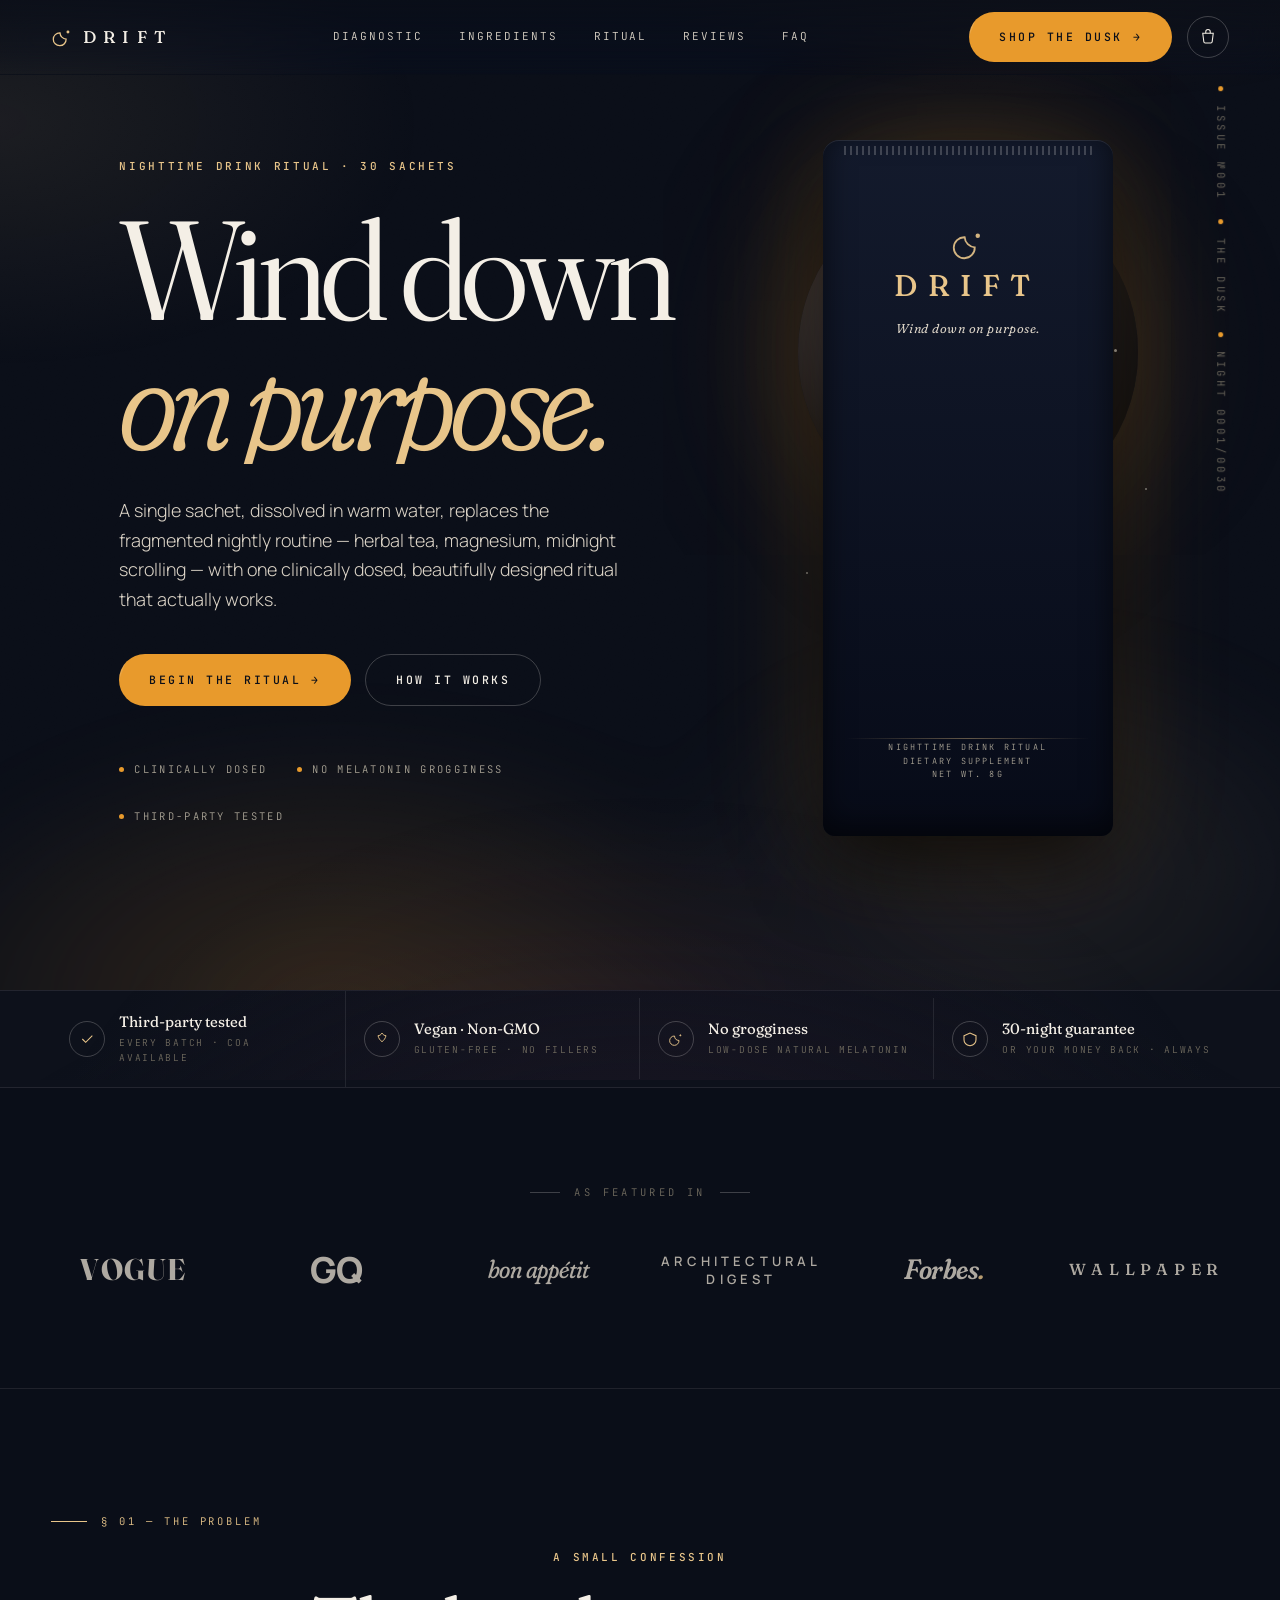
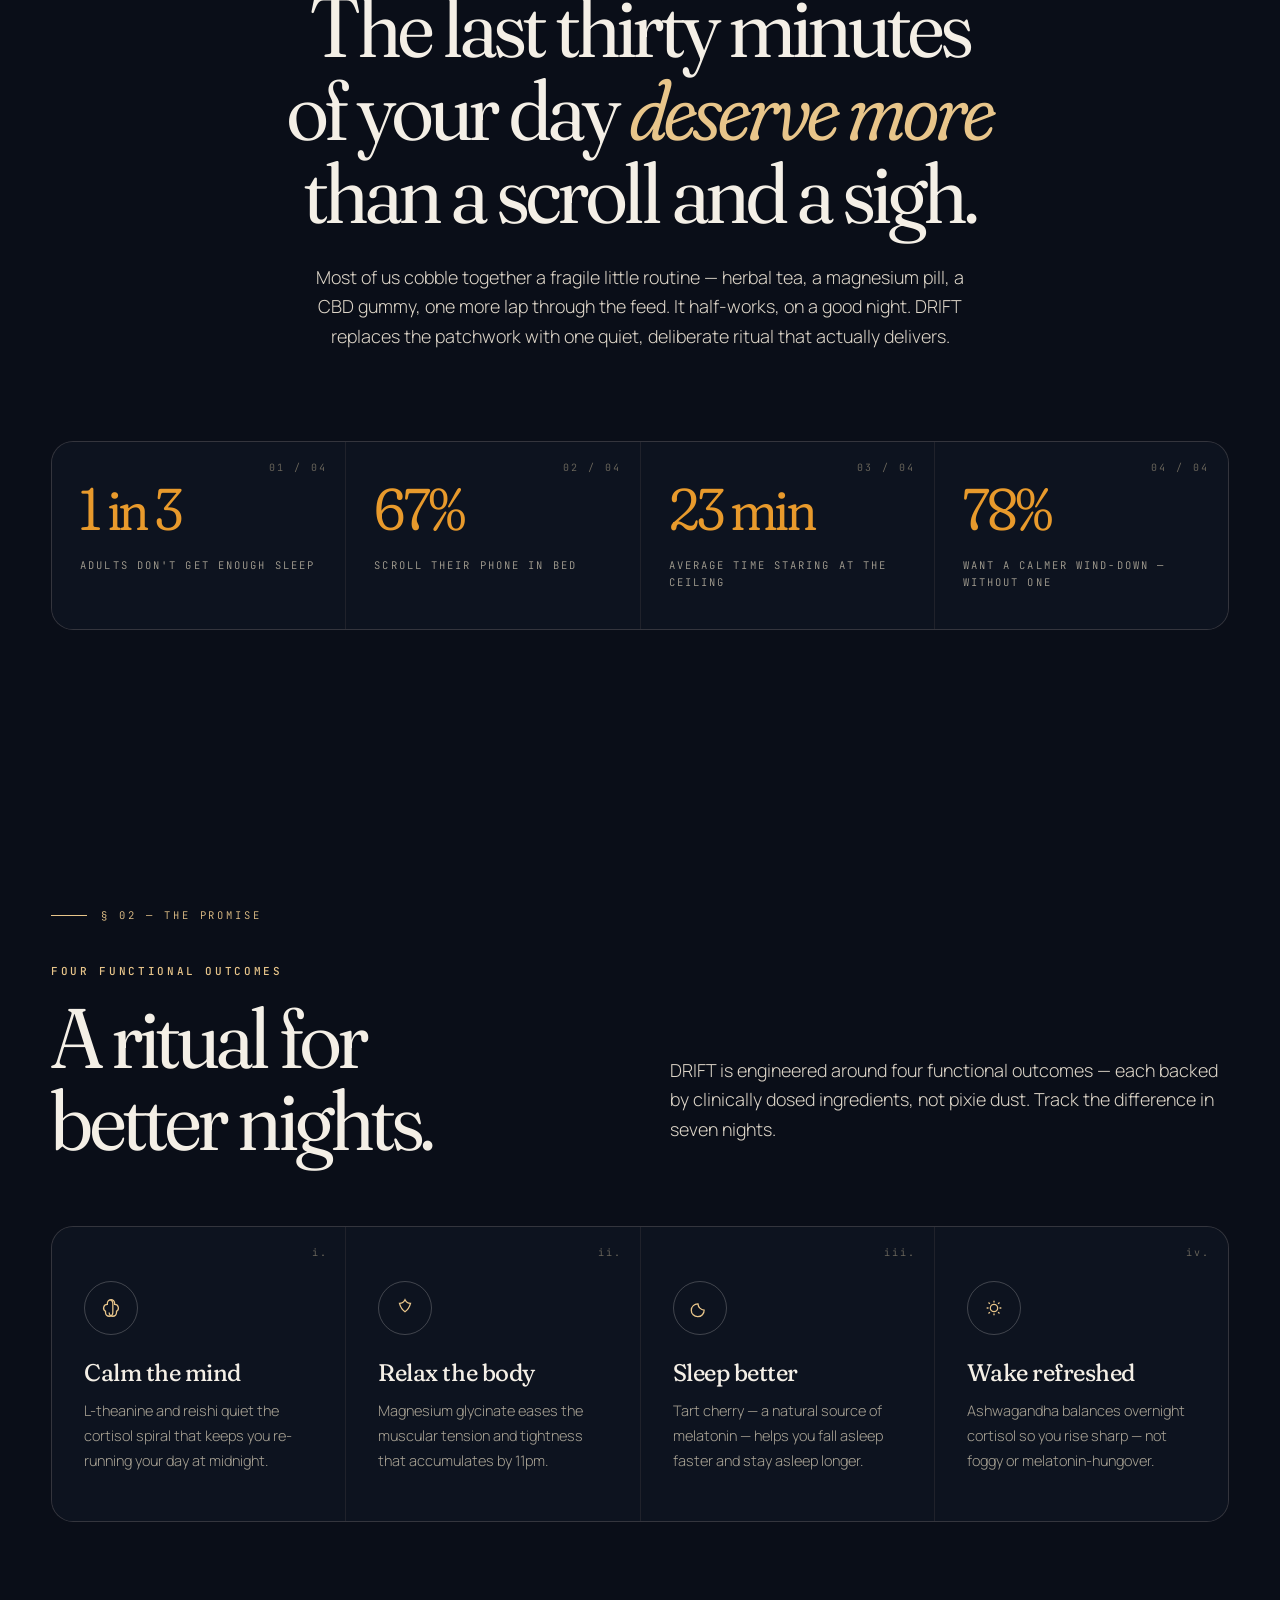
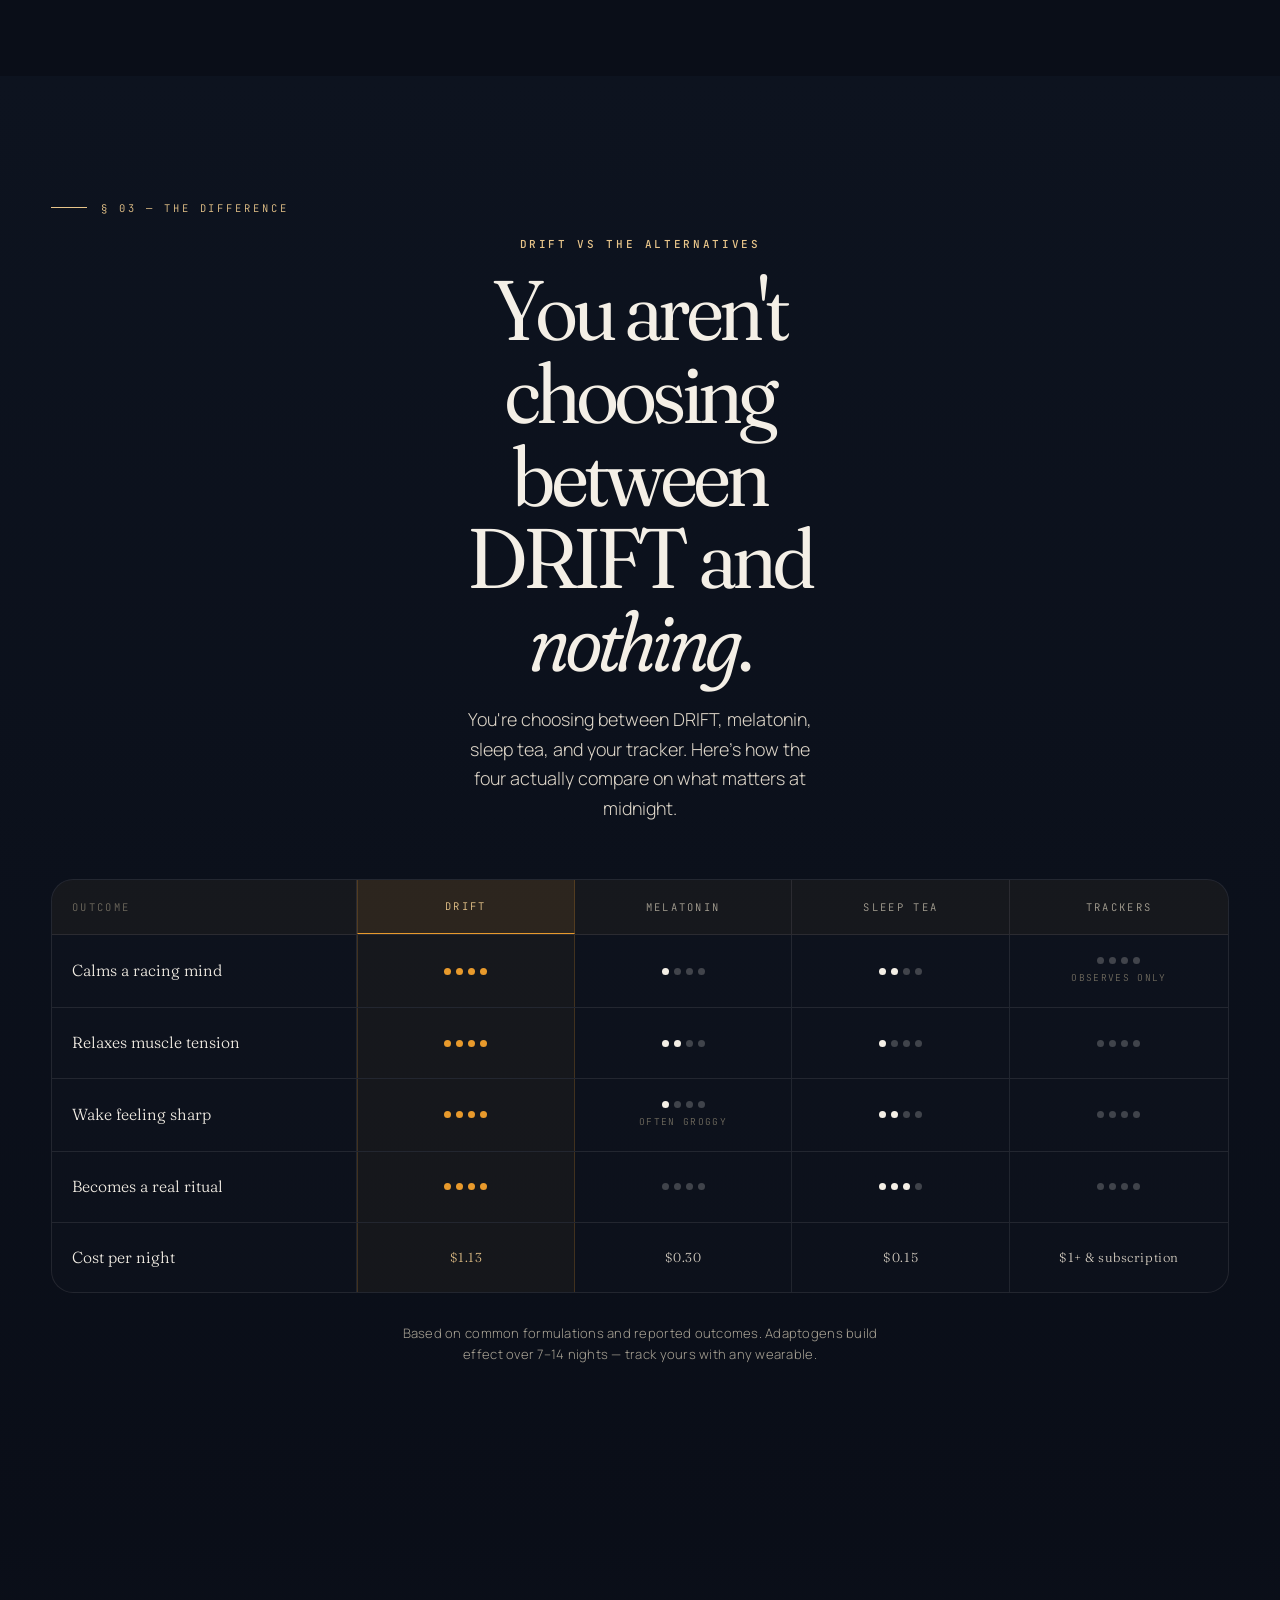
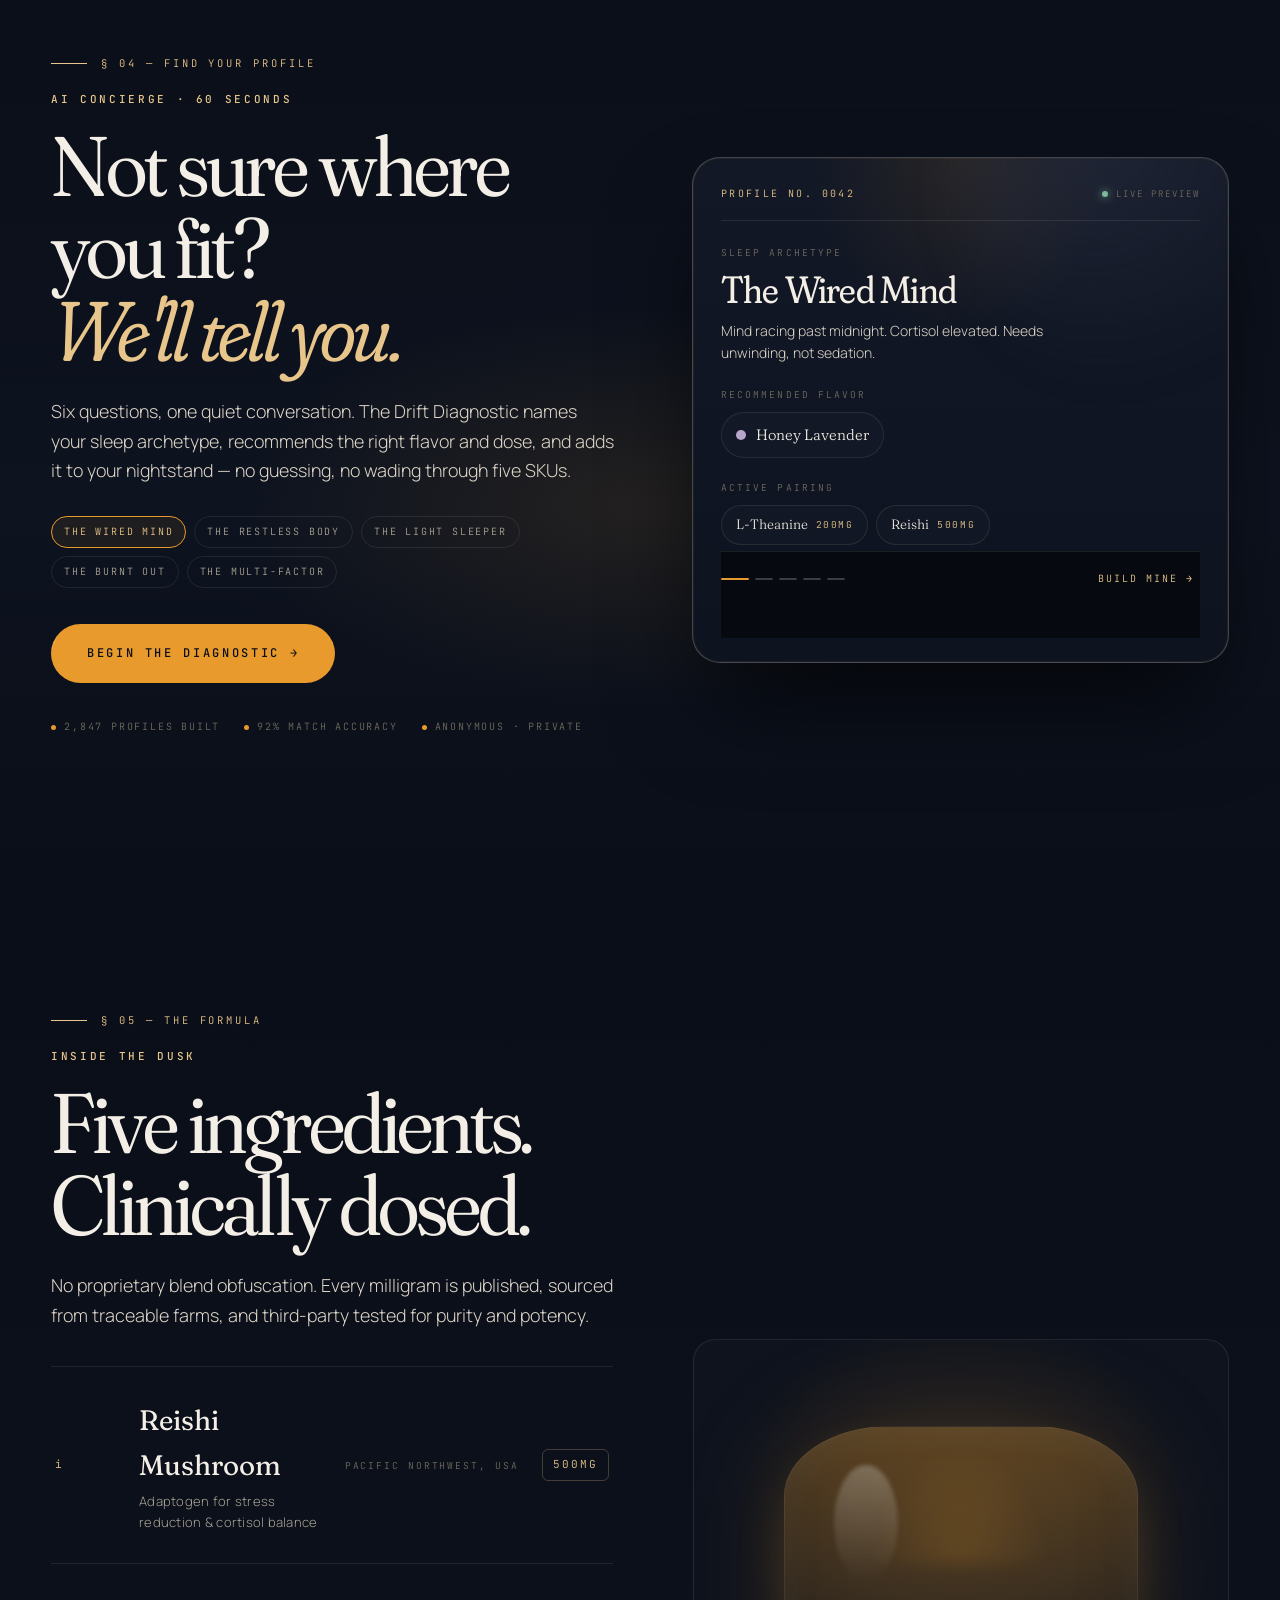
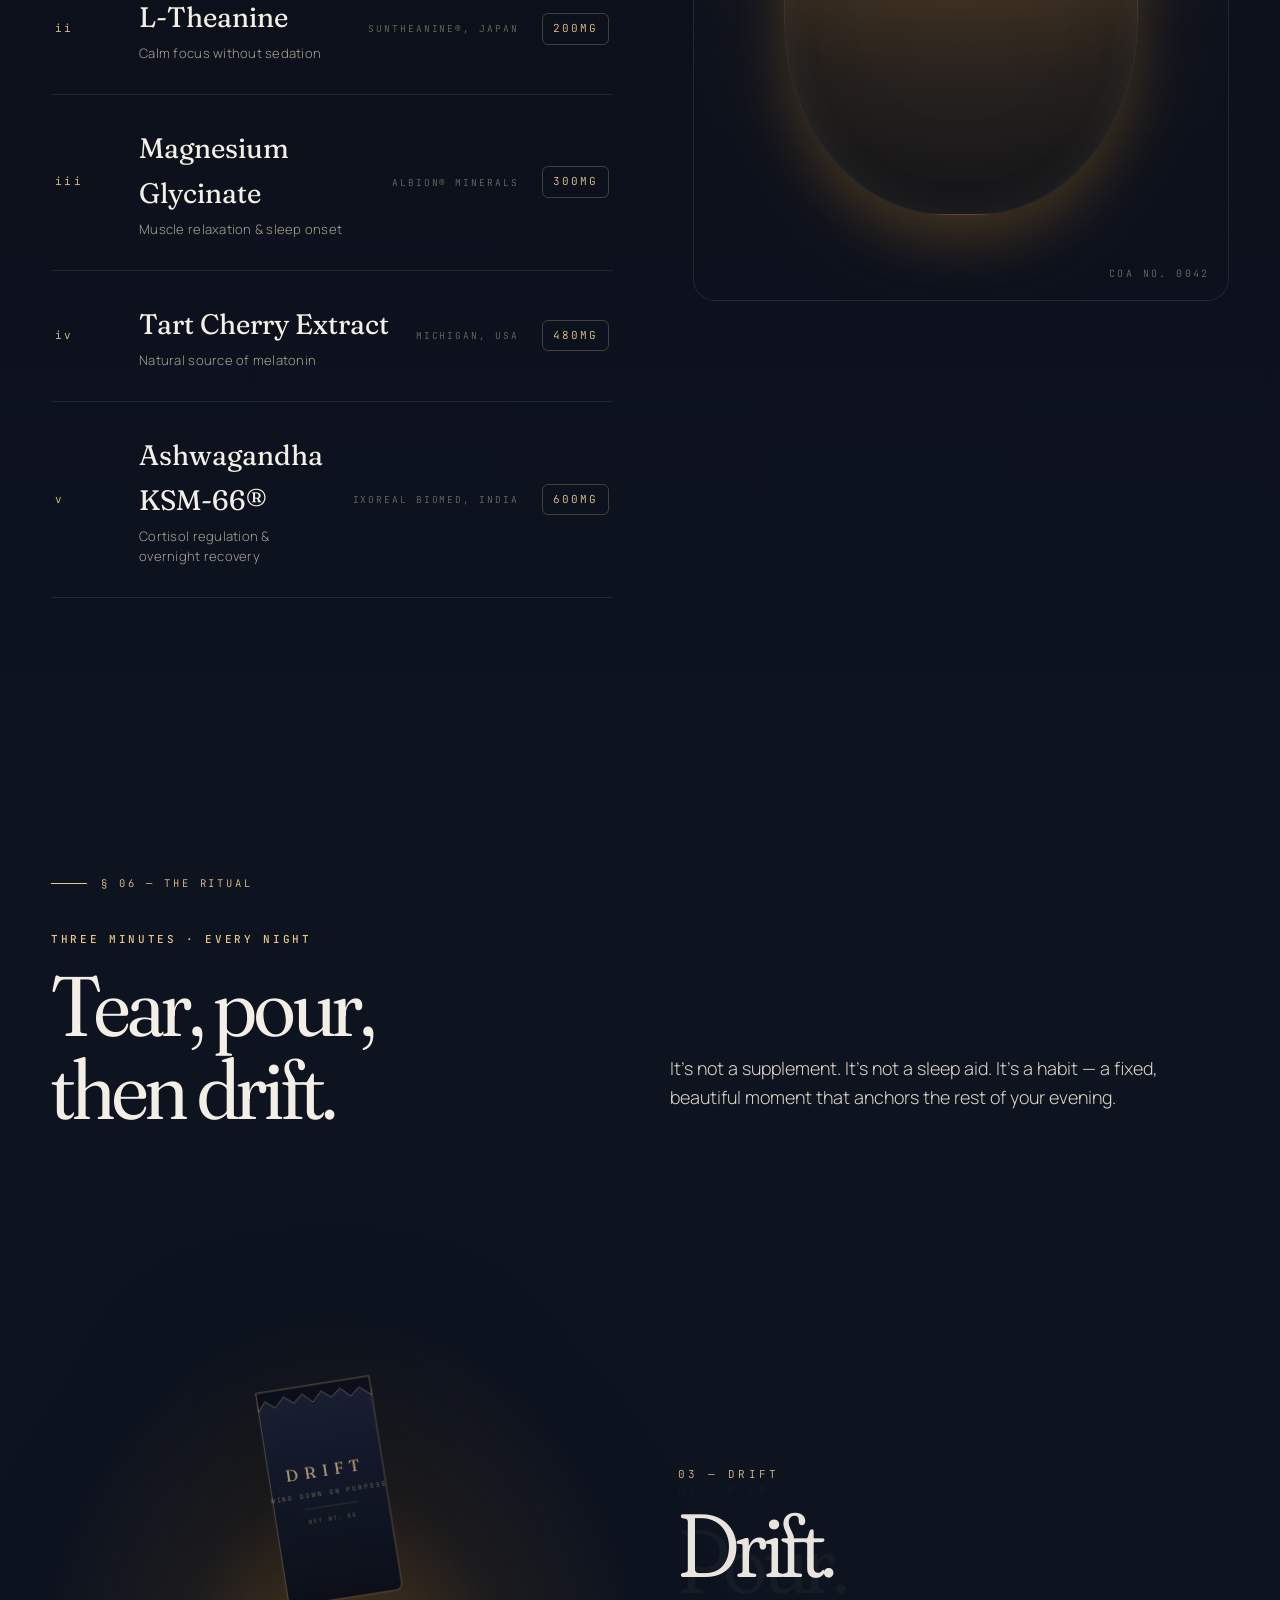
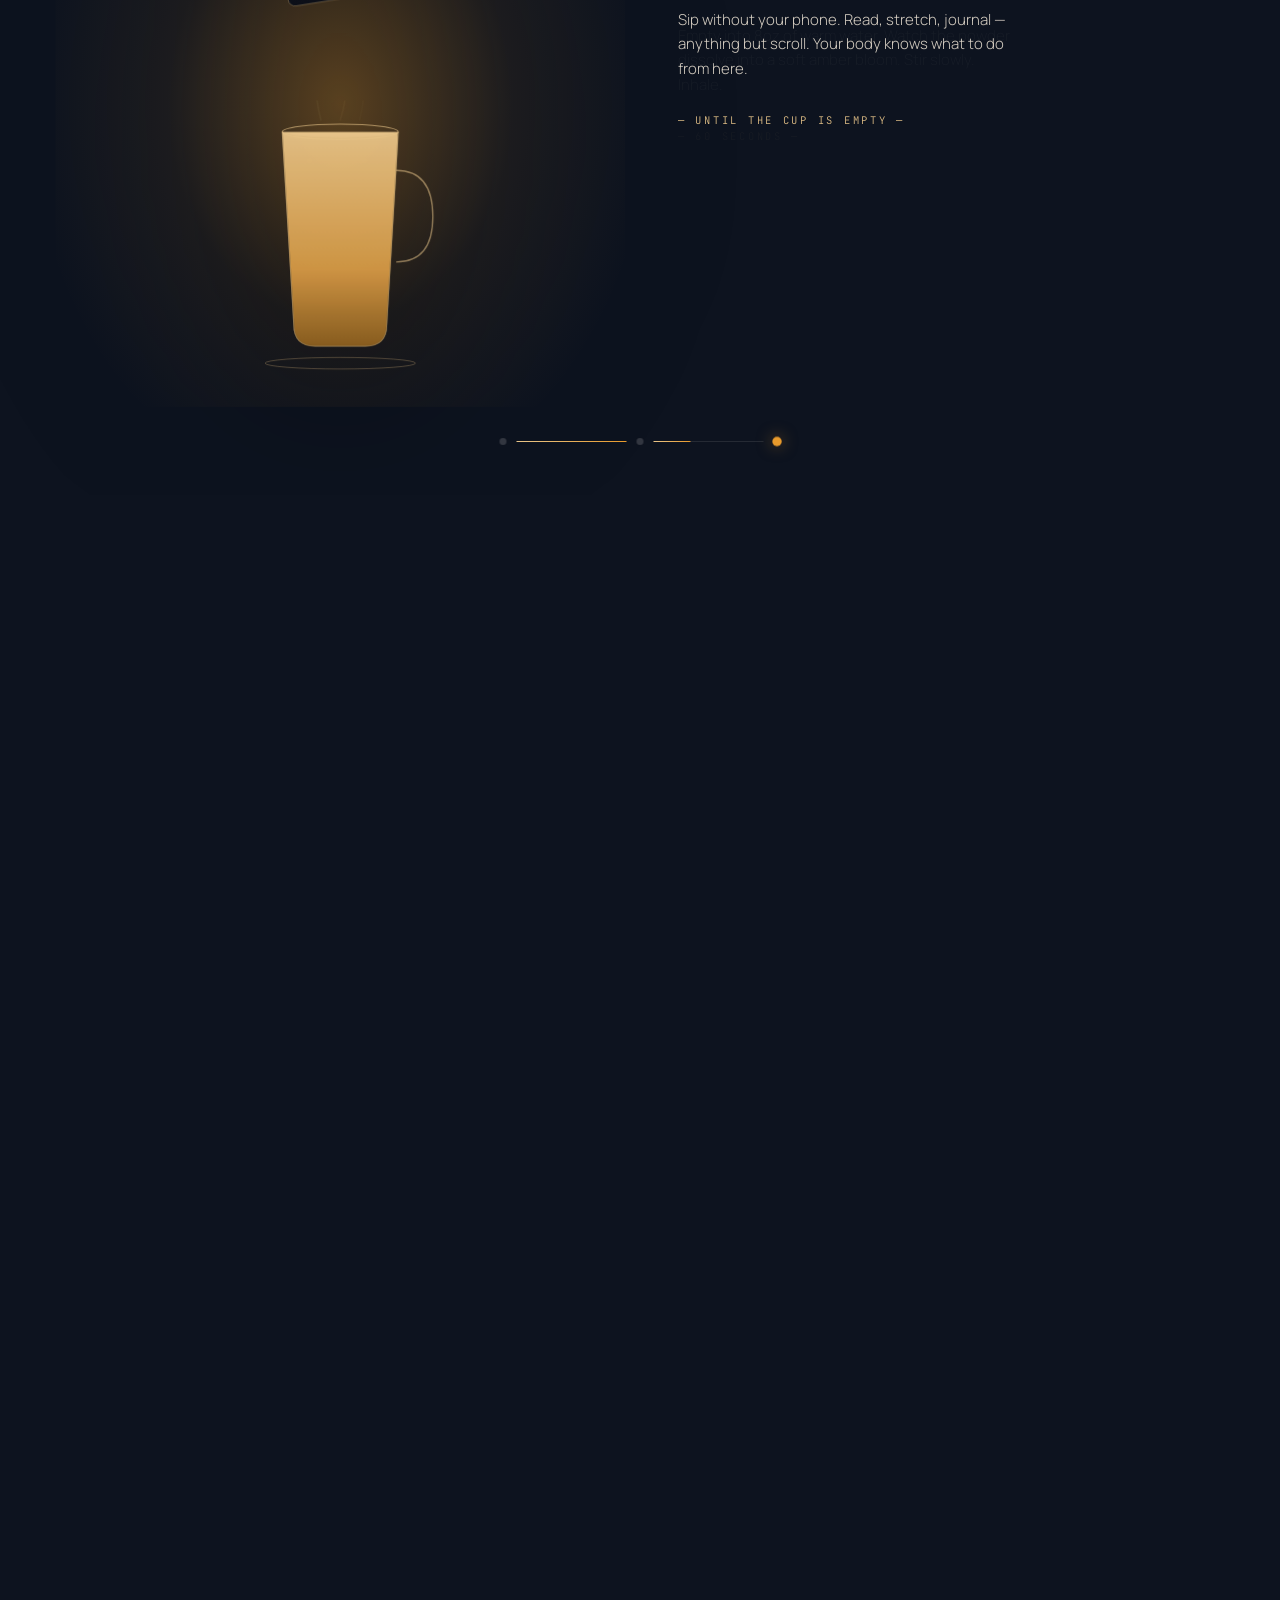
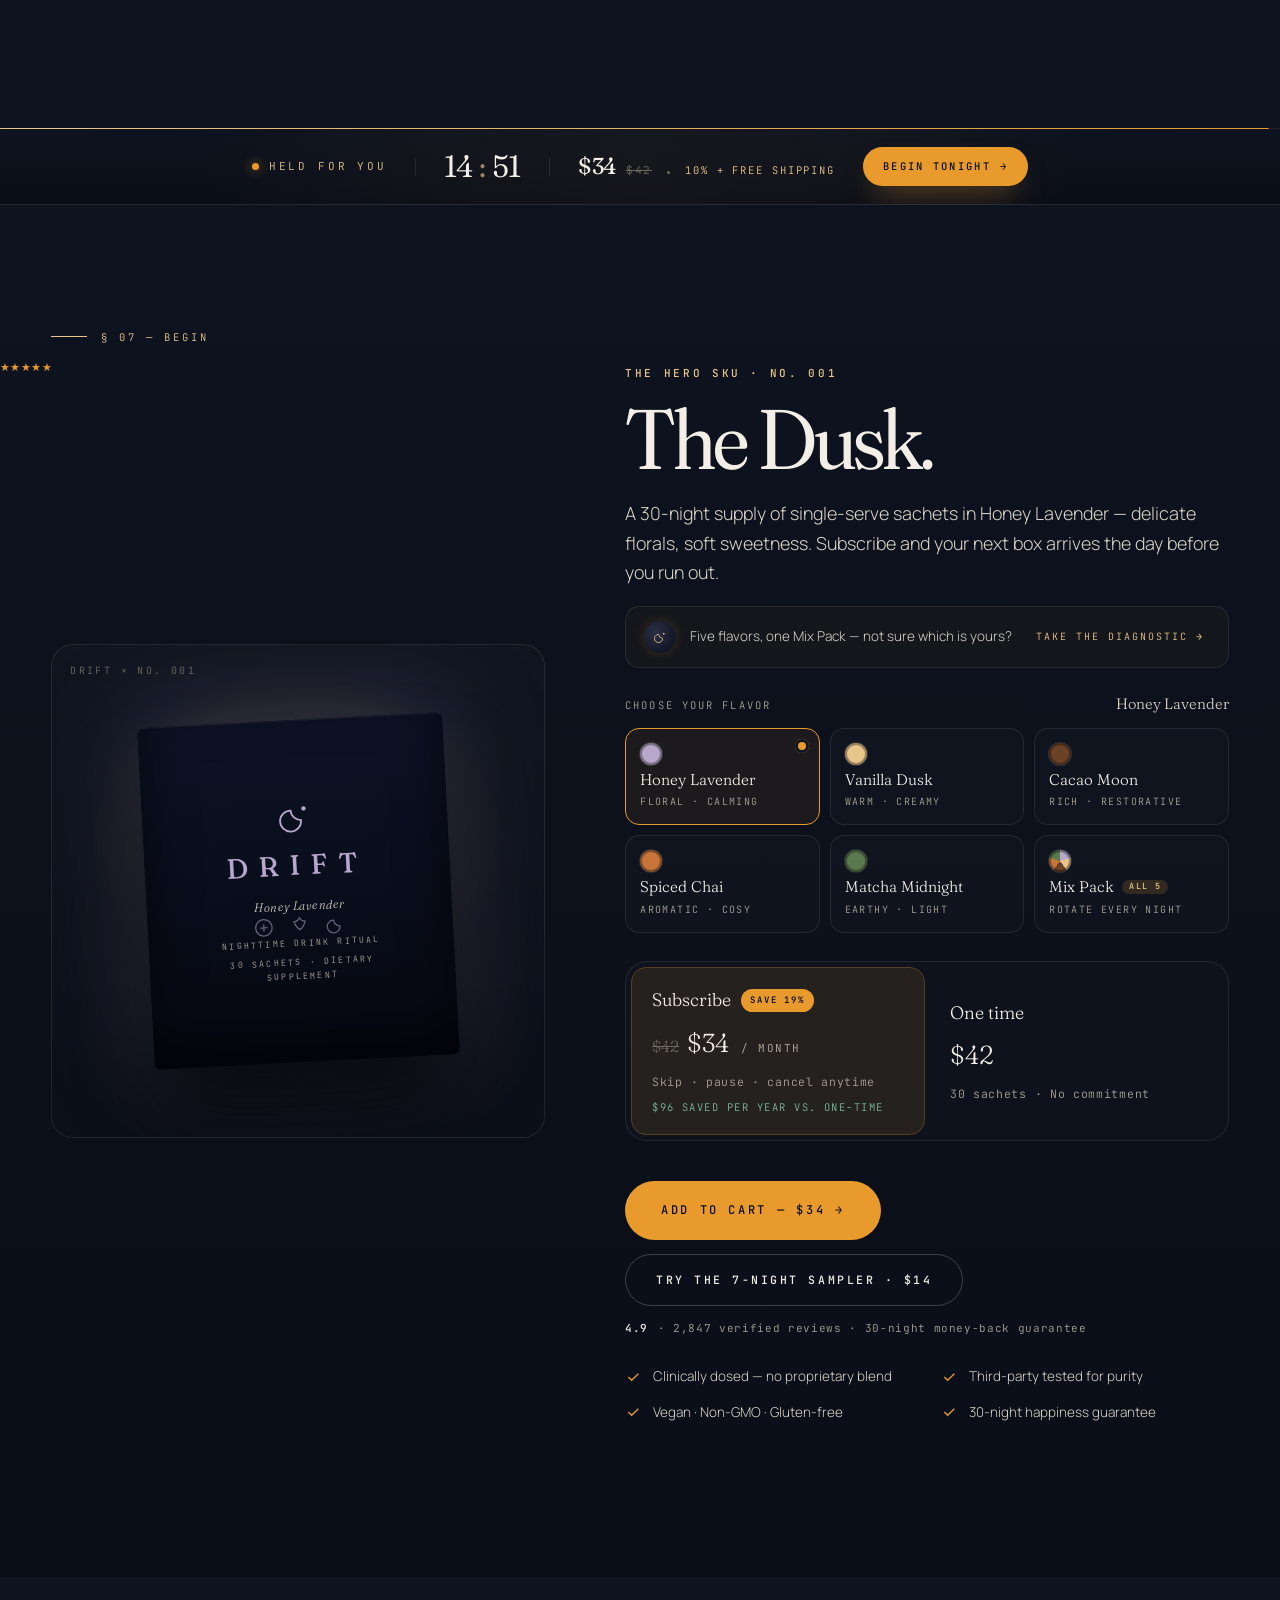
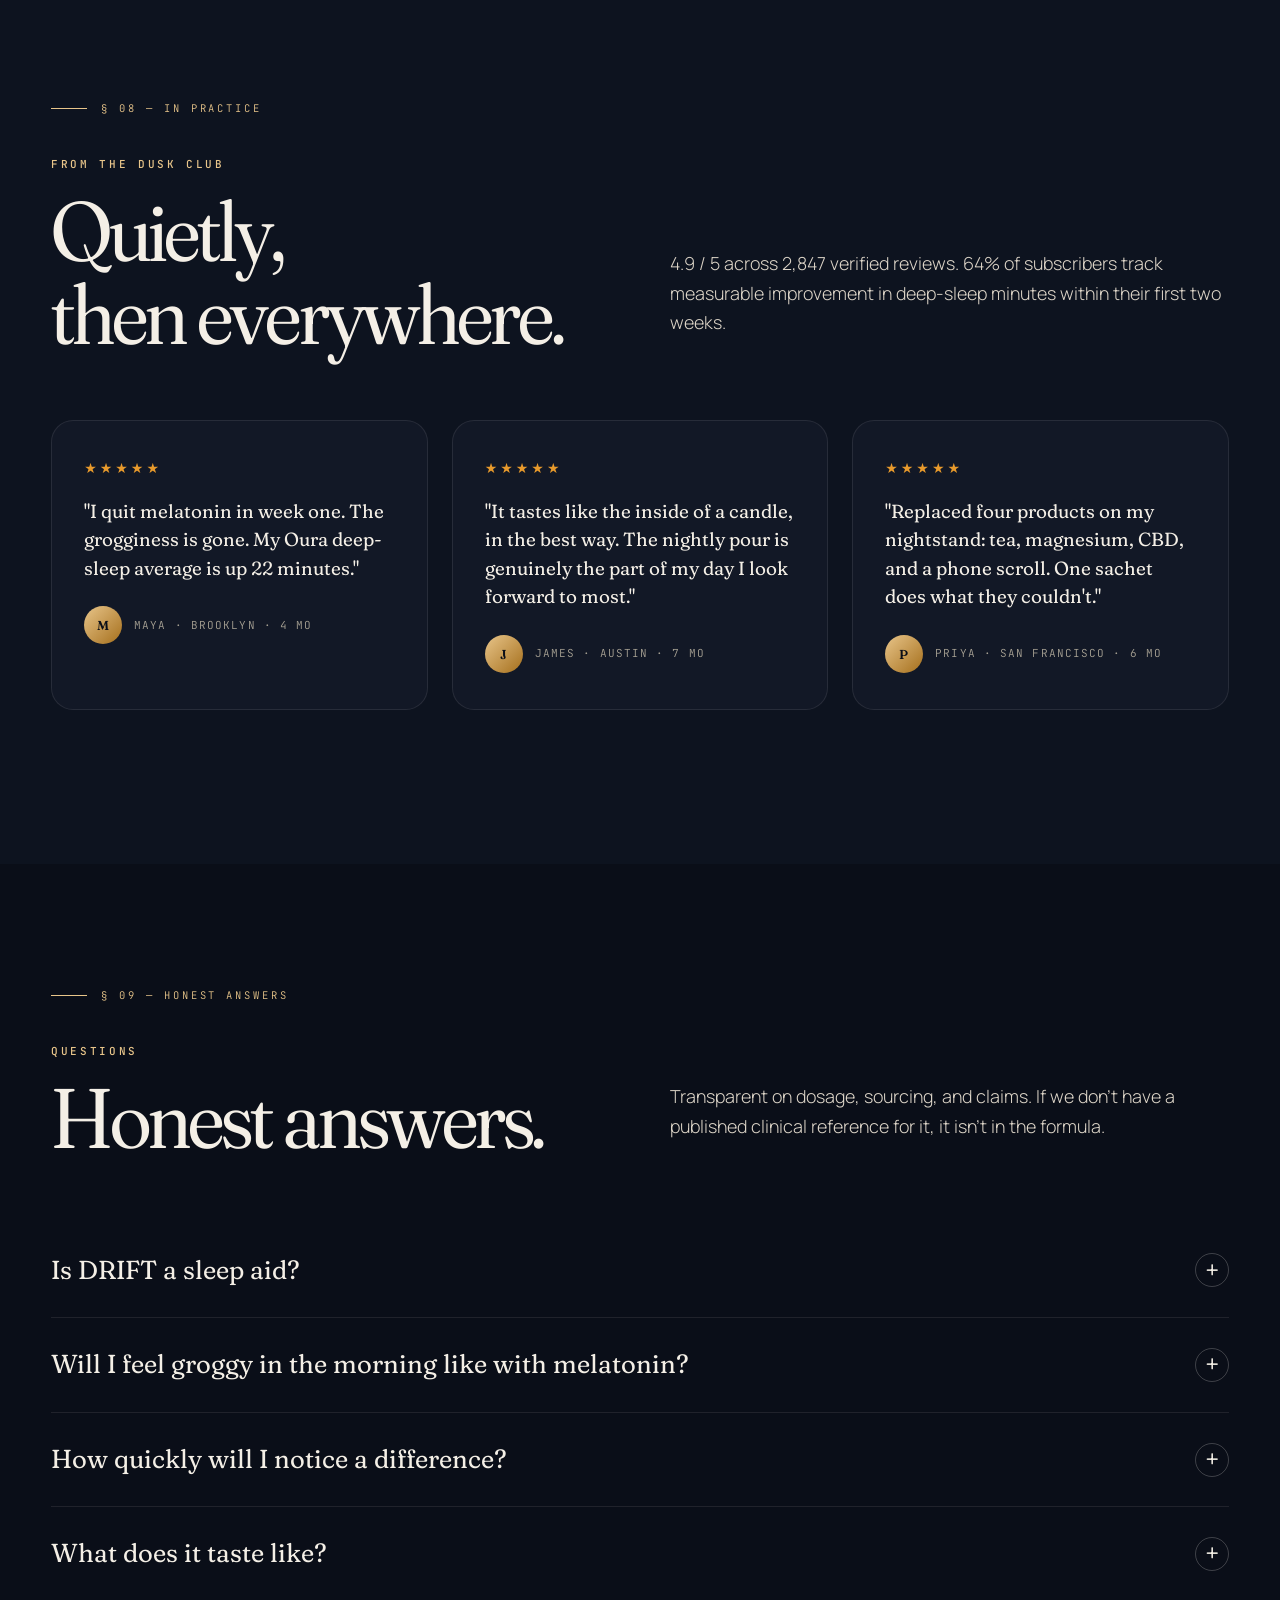
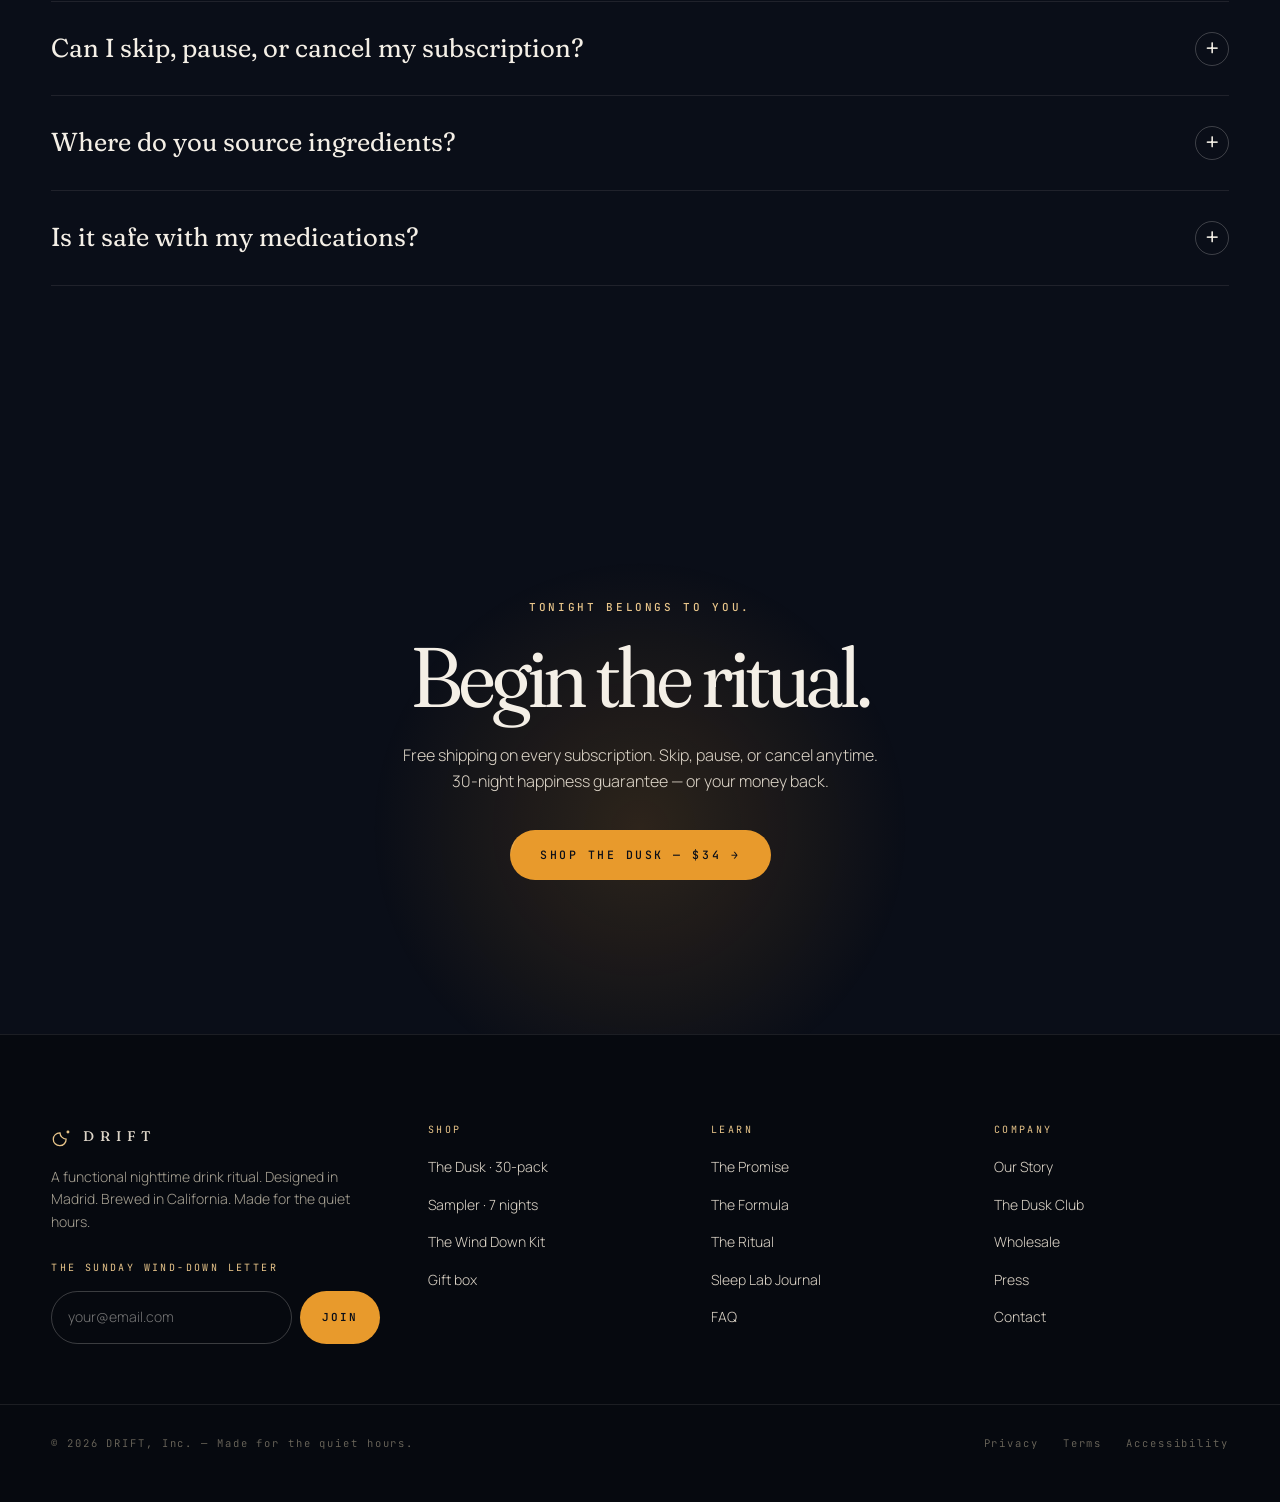
==== commit ec33b715: "Slim the reservation ribbon to a single hairline row Brings the ribbon down from ~411px to ~77px — a" ====
--- a/index.html
+++ b/index.html
@@ -710,49 +710,29 @@
   </div>
 </section>
 
-<!-- ============== YOUR FIRST NIGHT — reservation + conversion ribbon ============== -->
-<aside class="dusk-hour" id="dusk-hour" data-state="active" aria-label="Your first night — introduction price reserved">
+<!-- ============== HELD FOR YOU — slim conversion ribbon ============== -->
+<aside class="dusk-hour" id="dusk-hour" data-state="active" aria-label="Held for you — price reserved">
   <span class="dh-rail dh-rail-top" aria-hidden="true"><span class="dh-rail-fill" id="dh-fill"></span></span>
   <div class="wrap dh-inner">
-    <div class="dh-col dh-mark">
-      <span class="dh-eyebrow"><i class="dh-orb" aria-hidden="true"></i>Your First Night · Reserved</span>
-      <p class="dh-line" id="dh-line">Your introduction price is held<br/>for the next <em>fifteen minutes</em>.</p>
-      <p class="dh-social">Joining <strong>2,847</strong> verified ritualists</p>
-    </div>
-
-    <div class="dh-col dh-clock-col" aria-live="polite" aria-atomic="true">
-      <div class="dh-clock-row">
-        <span class="dh-num" id="dh-m">15</span>
-        <span class="dh-dot">:</span>
-        <span class="dh-num" id="dh-s">00</span>
-      </div>
-      <div class="dh-clock-lbl" aria-hidden="true">
-        <span>minutes</span><span>seconds</span>
-      </div>
-    </div>
-
-    <div class="dh-col dh-offer">
-      <div class="dh-price-row">
-        <span class="dh-price-now">$34<small>/mo</small></span>
-        <span class="dh-price-was">was <s>$42</s></span>
-      </div>
-      <p class="dh-bonus">
-        <span class="dh-bonus-tag">10% off</span>
-        <span class="dh-bonus-sep">·</span>
-        <span class="dh-bonus-tag">Free shipping on your first box</span>
-      </p>
-      <div class="dh-actions">
-        <button class="dh-cta" id="dh-cta" type="button">
-          Begin Tonight <span class="dh-cta-price">$34</span> <span class="arr">→</span>
-        </button>
-        <button class="dh-copy dh-copy-mini" id="dh-copy" type="button" aria-label="Copy code DUSK10">
-          <span class="dh-copy-default">Copy DUSK10</span>
-          <span class="dh-copy-done" aria-hidden="true">Copied ✓</span>
-        </button>
-      </div>
-    </div>
-  </div>
-  <span class="dh-rail dh-rail-bot" aria-hidden="true"></span>
+    <span class="dh-mark">
+      <i class="dh-orb" aria-hidden="true"></i>
+      <span id="dh-mark-text">Held for you</span>
+    </span>
+    <span class="dh-sep" aria-hidden="true"></span>
+    <span class="dh-clock" aria-live="polite" aria-atomic="true">
+      <span class="dh-num" id="dh-m">15</span><span class="dh-dot">:</span><span class="dh-num" id="dh-s">00</span>
+    </span>
+    <span class="dh-sep" aria-hidden="true"></span>
+    <span class="dh-offer">
+      <span class="dh-price">$34</span>
+      <s class="dh-was">$42</s>
+      <span class="dh-sep-thin" aria-hidden="true"></span>
+      <span class="dh-bonus">10% + free shipping</span>
+    </span>
+    <button class="dh-cta" id="dh-cta" type="button">
+      Begin tonight <span class="arr">→</span>
+    </button>
+  </div>
 </aside>
 
 <!-- ============== BUY ============== -->
--- a/assets/styles.css
+++ b/assets/styles.css
@@ -2797,191 +2797,146 @@
 }
 
 /* =========================================================
-   THE DUSK HOUR — nightly pricing window
+   HELD FOR YOU — slim conversion ribbon (single row)
    ========================================================= */
 .dusk-hour{
   position:relative;
   background:
-    radial-gradient(70% 110% at 50% 0%, rgba(232,154,44,0.06), transparent 65%),
-    linear-gradient(180deg, var(--ink), var(--ink-2));
+    radial-gradient(50% 220% at 50% 50%, rgba(232,154,44,0.05), transparent 70%),
+    linear-gradient(180deg, var(--ink-2), var(--ink));
+  border-top:1px solid var(--hairline);
+  border-bottom:1px solid var(--hairline);
   color:var(--bone);
   isolation:isolate;
 }
 .dh-rail{
   position:absolute; left:0; right:0; height:1px;
-  background:var(--hairline);
-  overflow:hidden;
-}
-.dh-rail-top{ top:0 }
-.dh-rail-bot{ bottom:0 }
+  pointer-events:none;
+}
+.dh-rail-top{ top:-1px; background:transparent; overflow:hidden }
 .dh-rail-fill{
   display:block; position:absolute; left:0; top:0; bottom:0; right:0;
   background:linear-gradient(90deg, var(--amber-soft), var(--amber));
   transform-origin:left;
-  transform: scaleX(var(--dh-p, 0));
+  transform: scaleX(var(--dh-p, 1));
   transition: transform .9s linear;
   box-shadow: 0 0 18px rgba(232,154,44,0.55);
 }
-.dusk-hour[data-state="extended"] .dh-rail-fill{ background:var(--hairline-strong); box-shadow:none; transform:scaleX(0) }
+.dusk-hour[data-state="extended"] .dh-rail-fill{
+  background:var(--hairline-strong); box-shadow:none; transform:scaleX(0);
+}
 
 .dh-inner{
-  display:grid;
-  grid-template-columns: 1fr 1.35fr 1fr;
-  gap: clamp(28px, 5vw, 80px);
+  display:flex;
   align-items:center;
-  padding: clamp(56px, 8vw, 104px) 0;
-  position:relative;
-}
-
-/* Left column — mark + mythos */
-.dh-mark{ display:flex; flex-direction:column; gap:18px }
-.dh-eyebrow{
-  font-family:var(--mono); font-size:11px; letter-spacing:.28em;
-  text-transform:uppercase; color:var(--amber-soft);
-  display:inline-flex; align-items:center; gap:11px;
+  justify-content:center;
+  gap: clamp(14px, 2.4vw, 28px);
+  padding: 18px 0;
+  flex-wrap:wrap;
+}
+
+.dh-sep{
+  width:1px; height:18px;
+  background:var(--hairline);
+  flex:none;
+}
+.dh-sep-thin{
+  width:3px; height:3px; border-radius:99px;
+  background:var(--muted-2);
+  flex:none; margin:0 6px;
+}
+
+/* Mark */
+.dh-mark{
+  display:inline-flex; align-items:center; gap:10px;
+  font-family:var(--mono); font-size:11px;
+  letter-spacing:.26em; text-transform:uppercase;
+  color:var(--amber-soft);
+  white-space:nowrap;
 }
 .dh-orb{
-  width:8px; height:8px; border-radius:99px;
+  width:7px; height:7px; border-radius:99px;
   background:var(--amber);
-  box-shadow:0 0 14px rgba(232,154,44,0.75);
+  box-shadow:0 0 12px rgba(232,154,44,0.75);
   animation:dhPulse 2.4s ease-in-out infinite;
   flex:none;
 }
 @keyframes dhPulse{
-  0%,100%{ transform:scale(1);    box-shadow:0 0 12px rgba(232,154,44,0.6) }
-  50%   { transform:scale(1.22);  box-shadow:0 0 22px rgba(232,154,44,0.95) }
+  0%,100%{ transform:scale(1);    box-shadow:0 0 10px rgba(232,154,44,0.6) }
+  50%   { transform:scale(1.28);  box-shadow:0 0 18px rgba(232,154,44,0.95) }
 }
 .dusk-hour[data-state="extended"] .dh-orb{
-  background:var(--amber-soft); box-shadow:0 0 8px rgba(232,197,138,0.5); animation:none;
-}
-.dh-line{
+  background:var(--amber-soft); box-shadow:0 0 8px rgba(232,197,138,0.45);
+  animation:none;
+}
+
+/* Clock */
+.dh-clock{
+  display:inline-flex; align-items:baseline; gap:4px;
   font-family:var(--serif);
-  font-size: clamp(22px, 2.1vw, 32px);
-  font-variation-settings: "opsz" 36, "SOFT" 80, "wght" 380;
-  letter-spacing:-0.025em; line-height:1.18;
+  font-size: clamp(26px, 2.4vw, 32px);
+  line-height:1;
+  font-variation-settings: "opsz" 36, "SOFT" 40, "wght" 360;
+  letter-spacing:-0.025em;
   color:var(--bone);
-  max-width:24ch; margin:0;
-}
-.dh-line em{
-  font-style:italic; color:var(--amber-soft);
-  font-variation-settings: "opsz" 36, "SOFT" 100, "wght" 340;
-}
-
-/* Center — countdown */
-.dh-clock-col{
-  display:flex; flex-direction:column; align-items:center; gap:10px;
   font-variant-numeric: tabular-nums lining-nums;
-}
-.dh-clock-row{
-  display:flex; align-items:baseline; gap:18px;
+  white-space:nowrap;
+}
+.dh-num{ display:inline-block; min-width:1.55ch; text-align:center }
+.dh-dot{
+  color:var(--amber-soft); opacity:.65;
+  animation: dhTick 1s steps(2, end) infinite;
+  margin: 0 2px;
+}
+@keyframes dhTick{ 50%{ opacity:.2 } }
+.dusk-hour[data-state="extended"] .dh-dot{ animation:none; opacity:.35 }
+
+/* Offer (inline) */
+.dh-offer{
+  display:inline-flex; align-items:baseline; gap:9px;
+  white-space:nowrap;
+}
+.dh-price{
   font-family:var(--serif);
-  font-size: clamp(80px, 11vw, 156px);
-  line-height:0.9;
-  font-variation-settings: "opsz" 144, "SOFT" 30, "wght" 320;
-  letter-spacing:-0.05em;
+  font-size: clamp(20px, 1.8vw, 24px);
+  font-variation-settings: "opsz" 36, "SOFT" 60, "wght" 420;
   color:var(--bone);
-}
-.dh-num{
-  display:inline-block; min-width:1.6ch; text-align:center;
-}
-.dh-dot{
-  color:var(--amber-soft); font-style:italic; opacity:.6;
-  animation: dhTick 1s steps(2, end) infinite;
-}
-@keyframes dhTick{ 50%{ opacity:.18 } }
-.dusk-hour[data-state="extended"] .dh-dot{ animation:none; opacity:.4 }
-.dh-clock-lbl{
-  display:flex; gap: clamp(56px, 9vw, 112px);
-  font-family:var(--mono); font-size:10.5px; letter-spacing:.26em;
-  text-transform:uppercase; color:var(--muted);
-  margin-top:6px;
-}
-
-/* Social proof — left col footer */
-.dh-social{
-  font-family:var(--mono); font-size:10.5px; letter-spacing:.18em;
-  text-transform:uppercase; color:var(--muted);
-  margin:6px 0 0;
-}
-.dh-social strong{
-  color:var(--bone-dim); font-weight:500;
+  letter-spacing:-0.02em;
   font-variant-numeric: tabular-nums lining-nums;
-  margin-right:2px;
-}
-
-/* Right — anchored pricing + bonuses + CTA */
-.dh-offer{
-  display:flex; flex-direction:column; align-items:flex-end; gap:10px;
-  text-align:right; min-width:0;
-}
-.dh-price-row{
-  display:flex; align-items:baseline; gap:14px;
-  flex-wrap:wrap; justify-content:flex-end;
-}
-.dh-price-now{
-  font-family:var(--serif);
-  font-size: clamp(40px, 4.6vw, 64px);
-  font-variation-settings: "opsz" 96, "SOFT" 80, "wght" 360;
-  color:var(--bone);
-  letter-spacing:-0.035em; line-height:0.95;
-  font-variant-numeric: tabular-nums lining-nums;
-}
-.dh-price-now small{
-  font-family:var(--mono); font-size:0.30em;
+}
+.dh-was{
+  font-family:var(--mono); font-size:11px;
   letter-spacing:.16em; text-transform:uppercase;
-  color:var(--bone-dim); margin-left:4px;
-  vertical-align:middle;
-}
-.dh-price-was{
+  color:var(--muted-2);
+}
+.dh-bonus{
   font-family:var(--mono); font-size:10.5px;
   letter-spacing:.18em; text-transform:uppercase;
-  color:var(--muted);
-}
-.dh-price-was s{ color:var(--muted-2); margin-left:4px }
-
-.dh-bonus{
-  margin:2px 0 4px;
-  font-family:var(--mono); font-size:10.5px;
-  letter-spacing:.14em; text-transform:uppercase;
   color:var(--amber-soft);
-  display:flex; gap:10px; align-items:center; flex-wrap:wrap; justify-content:flex-end;
-}
-.dh-bonus-tag{ white-space:nowrap }
-.dh-bonus-sep{ color:var(--muted-2); opacity:.7 }
-
-.dh-actions{
-  display:flex; gap:10px; align-items:center; flex-wrap:wrap;
-  justify-content:flex-end; margin-top:6px;
-}
-
-/* Primary conversion CTA */
+}
+
+/* CTA */
 .dh-cta{
-  display:inline-flex; align-items:center; gap:10px;
-  padding:15px 24px;
+  display:inline-flex; align-items:center; gap:9px;
+  padding:11px 20px;
   background:var(--amber); color:var(--ink);
   border:none; border-radius:99px;
-  font-family:var(--mono); font-size:11px;
+  font-family:var(--mono); font-size:10.5px;
   letter-spacing:.22em; text-transform:uppercase;
   font-weight:500;
   cursor:pointer;
   position:relative; overflow:hidden;
   transition: transform .2s var(--ease), box-shadow .25s var(--ease);
-  box-shadow: 0 18px 40px -14px rgba(232,154,44,0.55);
+  box-shadow: 0 14px 30px -12px rgba(232,154,44,0.55);
+  white-space:nowrap;
 }
 .dh-cta:hover{
   transform: translateY(-1px);
-  box-shadow: 0 24px 56px -14px rgba(232,154,44,0.7), 0 0 0 1px rgba(232,154,44,0.35) inset;
+  box-shadow: 0 18px 40px -12px rgba(232,154,44,0.7), 0 0 0 1px rgba(232,154,44,0.35) inset;
 }
 .dh-cta:active{ transform:scale(.98) }
-.dh-cta-price{
-  font-family:var(--serif); font-size:14px;
-  letter-spacing:-0.02em;
-  font-variation-settings: "opsz" 36, "SOFT" 60, "wght" 420;
-  text-transform:none;
-}
 .dh-cta .arr{ transition: transform .3s var(--ease) }
 .dh-cta:hover .arr{ transform: translateX(3px) }
-/* Subtle shimmer like the existing btn-primary */
 .dh-cta::after{
   content:""; position:absolute; top:-30%; left:-30%; width:30%; height:160%;
   background:linear-gradient(120deg, transparent, rgba(255,255,255,0.18), transparent);
@@ -2991,56 +2946,21 @@
 }
 .dh-cta:hover::after{ left:130% }
 
-/* Secondary copy — ghost / mini variant */
-.dh-copy-mini{
-  margin-top:0;
-  padding:9px 18px; font-size:10px; letter-spacing:.20em;
-  min-width:auto; min-height:0;
-}
-.dh-copy{
-  margin-top:10px;
-  font-family:var(--mono); font-size:10.5px;
-  letter-spacing:.22em; text-transform:uppercase;
-  border:1px solid var(--hairline-strong);
-  padding:11px 22px; border-radius:99px;
-  color:var(--bone); background:transparent;
-  position:relative; overflow:hidden;
-  transition: border-color .25s var(--ease), background .25s var(--ease);
-  min-width:160px; min-height:44px;
-}
-.dh-copy:hover{ border-color:var(--bone); background:rgba(248,245,242,0.04) }
-.dh-copy:active{ transform:scale(.98) }
-.dh-copy-default,
-.dh-copy-done{
-  display:inline-block;
-  transition: transform .38s var(--ease-out), opacity .25s var(--ease);
-}
-.dh-copy-done{
-  position:absolute; left:0; right:0; top:50%;
-  transform: translateY(40%); opacity:0;
-  color:var(--amber-soft); pointer-events:none;
-}
-.dh-copy.is-copied .dh-copy-default{ transform:translateY(-160%); opacity:0 }
-.dh-copy.is-copied .dh-copy-done{ transform:translateY(-50%); opacity:1 }
-
-/* Mobile / narrow */
+/* Mobile / narrow → wrap to 2 rows; clock + offer on row 1, CTA full-width row 2 */
 @media (max-width: 880px){
   .dh-inner{
-    grid-template-columns:1fr;
-    gap:28px;
-    padding: 56px 0 48px;
-    text-align:center;
+    gap:12px 16px;
+    padding: 16px var(--gutter);
   }
-  .dh-mark{ align-items:center }
-  .dh-social{ text-align:center }
-  .dh-line{ max-width:32ch }
-  .dh-offer{ align-items:center; text-align:center }
-  .dh-clock-row{ font-size: clamp(64px, 18vw, 104px); gap:10px }
-  .dh-clock-lbl{ gap: clamp(36px, 12vw, 64px); font-size:9.5px }
-  .dh-price-row{ justify-content:center }
-  .dh-bonus{ justify-content:center }
-  .dh-actions{ justify-content:center; width:100% }
-  .dh-cta{ flex:1 1 auto; justify-content:center }
+  .dh-sep{ display:none }
+  .dh-mark{ font-size:10px; letter-spacing:.22em }
+  .dh-clock{ font-size:24px }
+  .dh-offer{ font-size:12px }
+  .dh-price{ font-size:18px }
+  .dh-cta{
+    width:100%; justify-content:center; order:99;
+    padding:13px 22px;
+  }
 }
 @media (prefers-reduced-motion: reduce){
   .dh-orb, .dh-dot, .dh-rail-fill{ animation:none }
